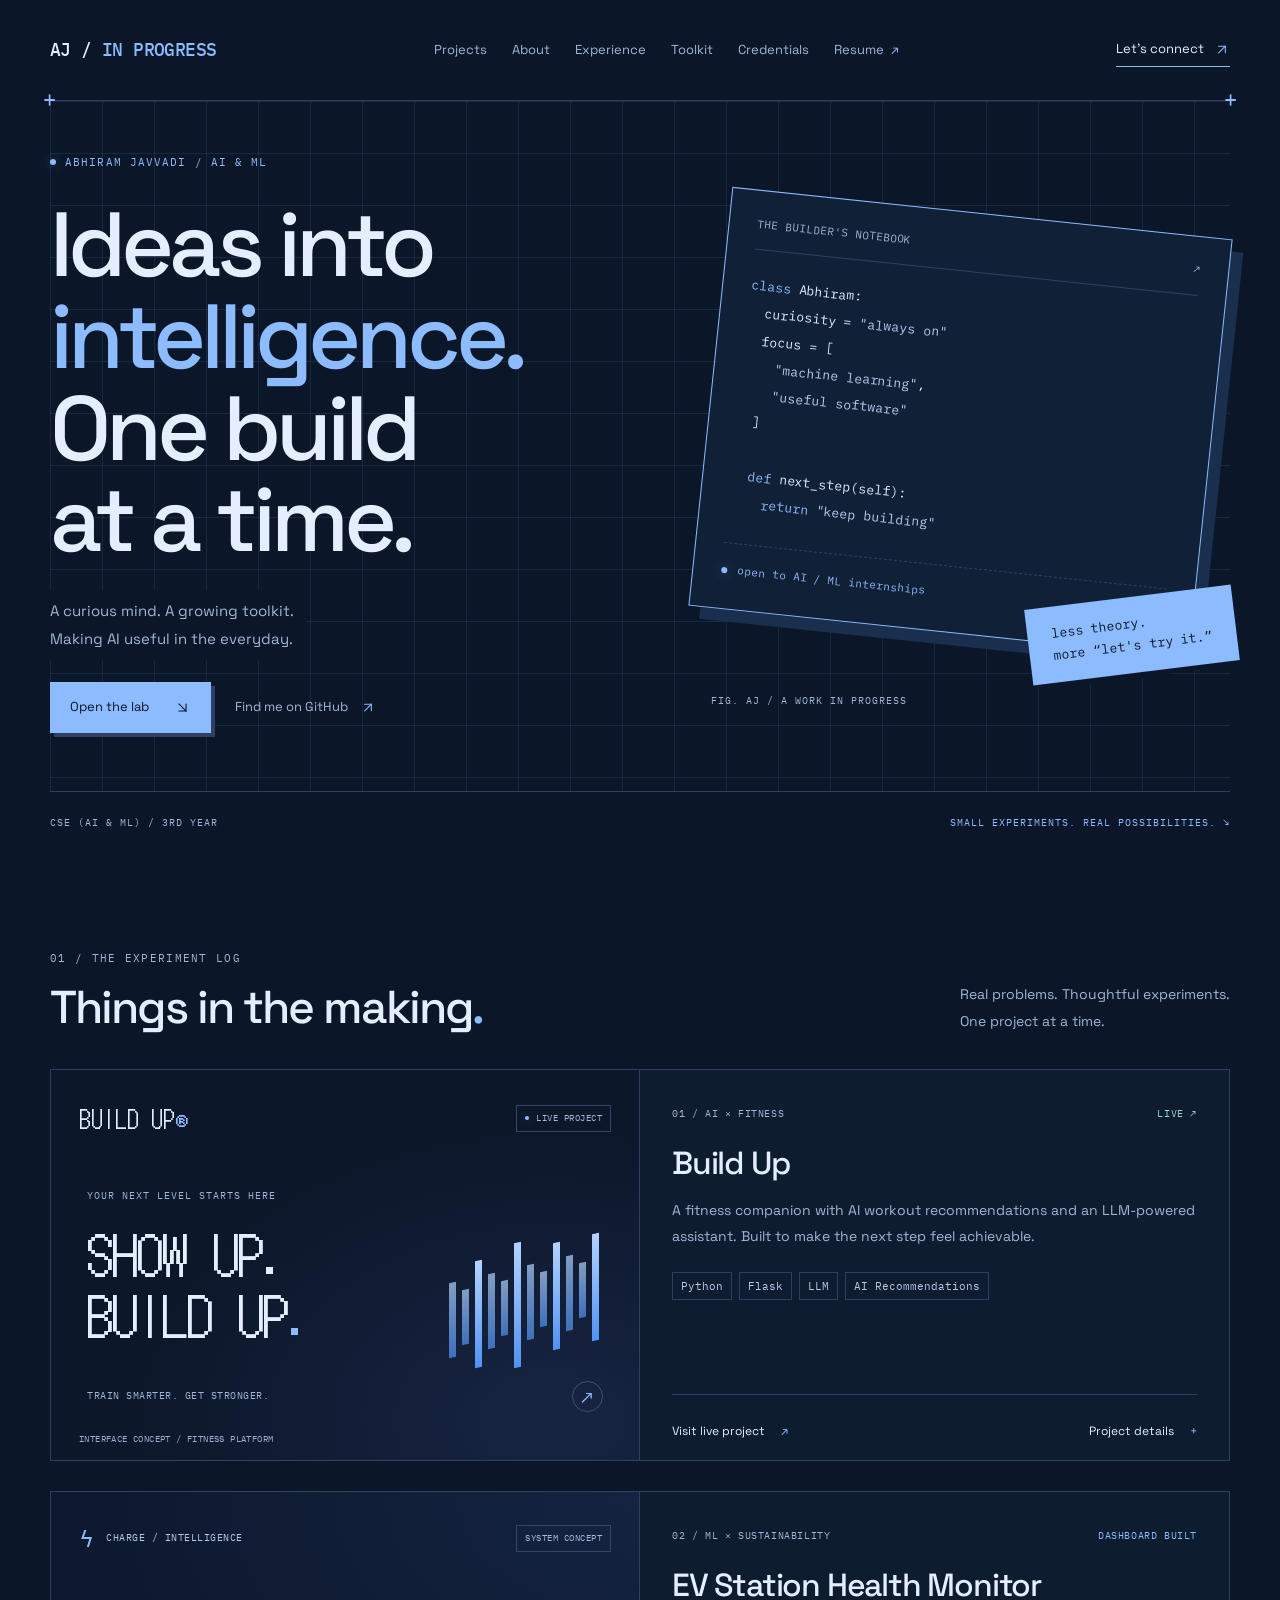
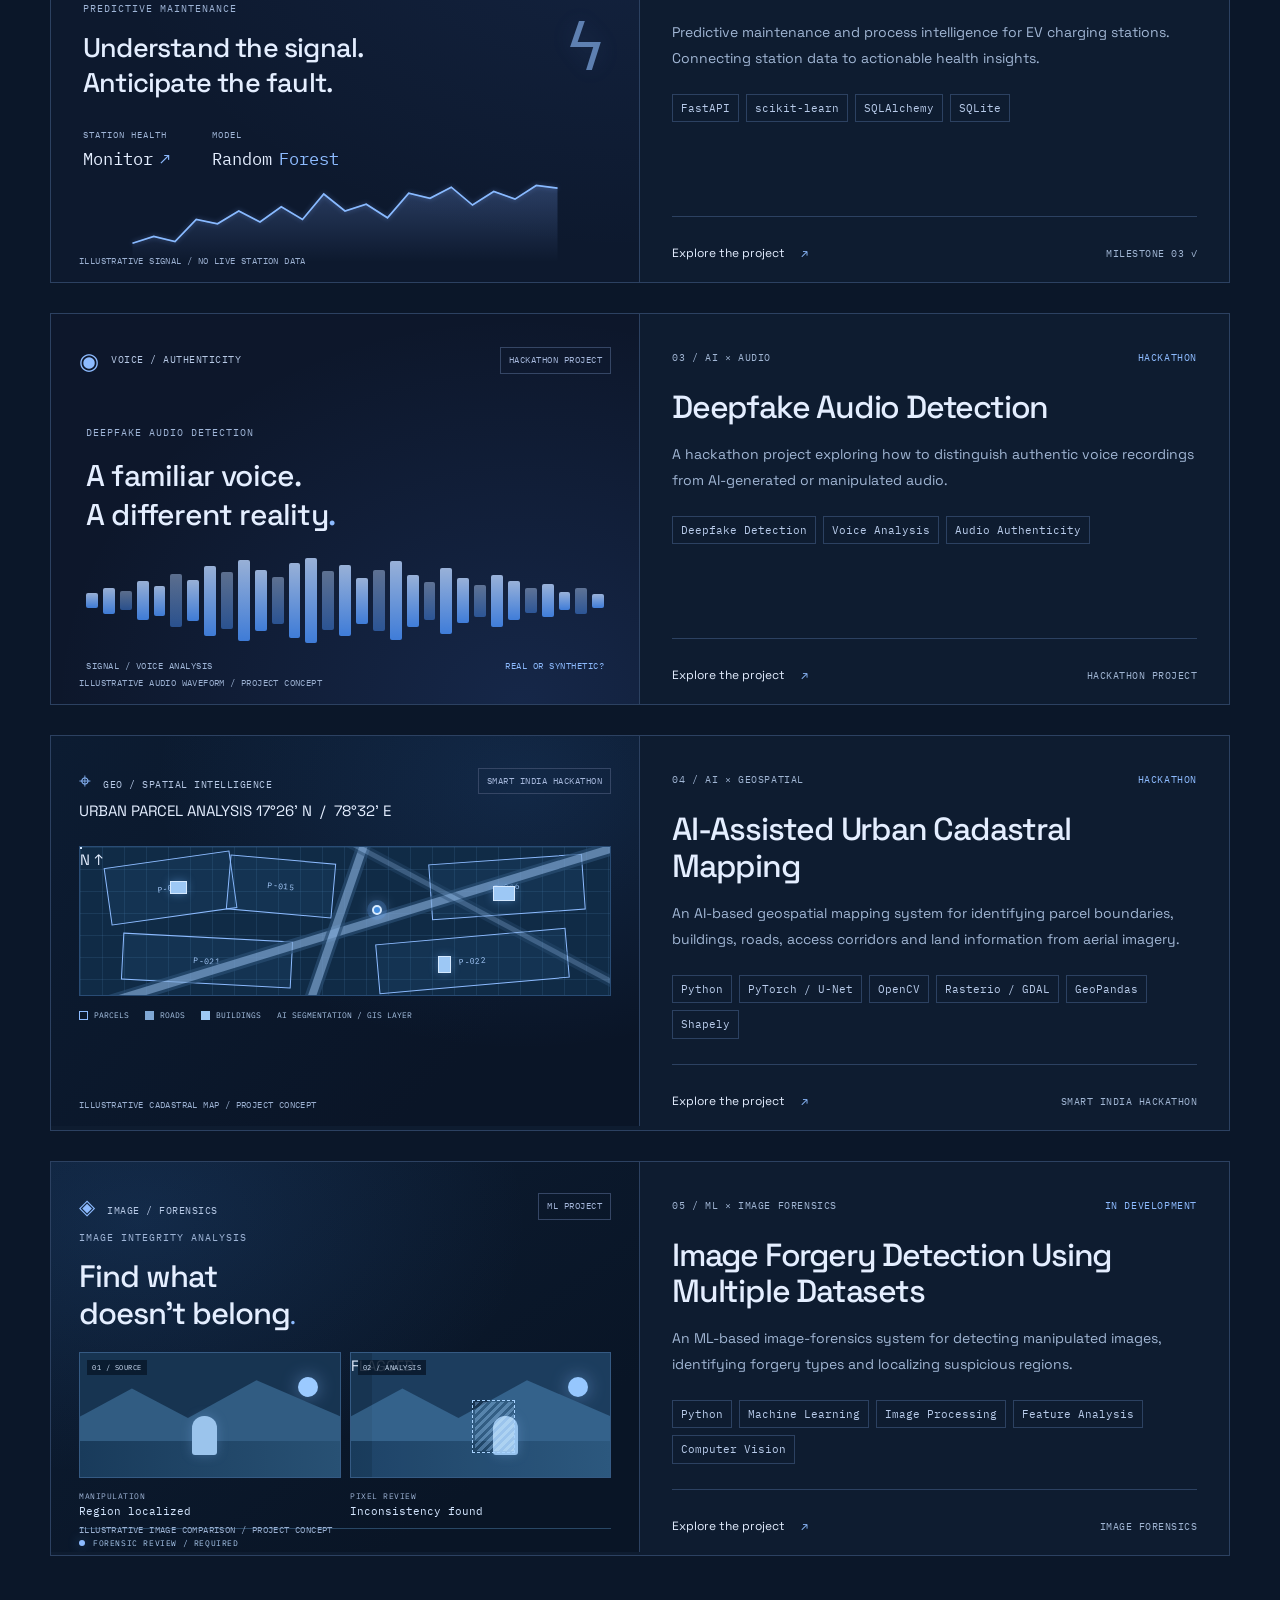
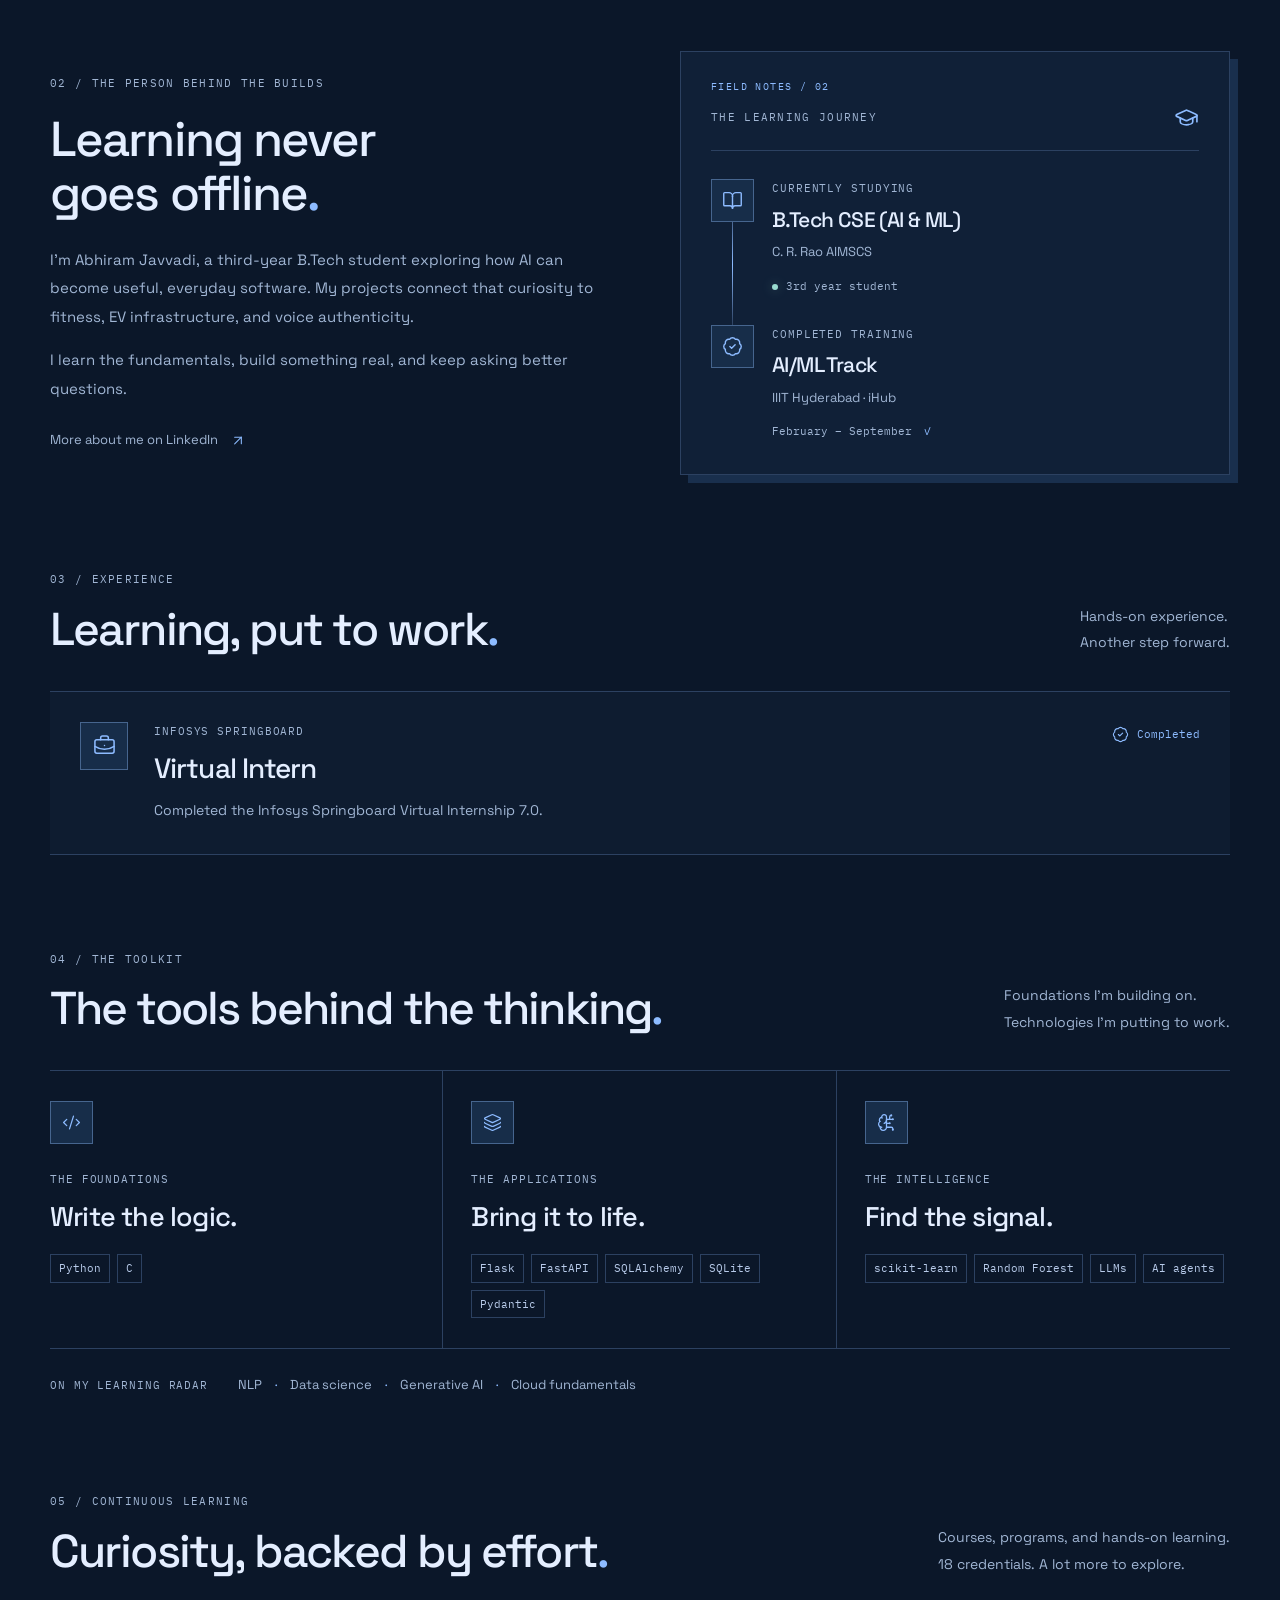
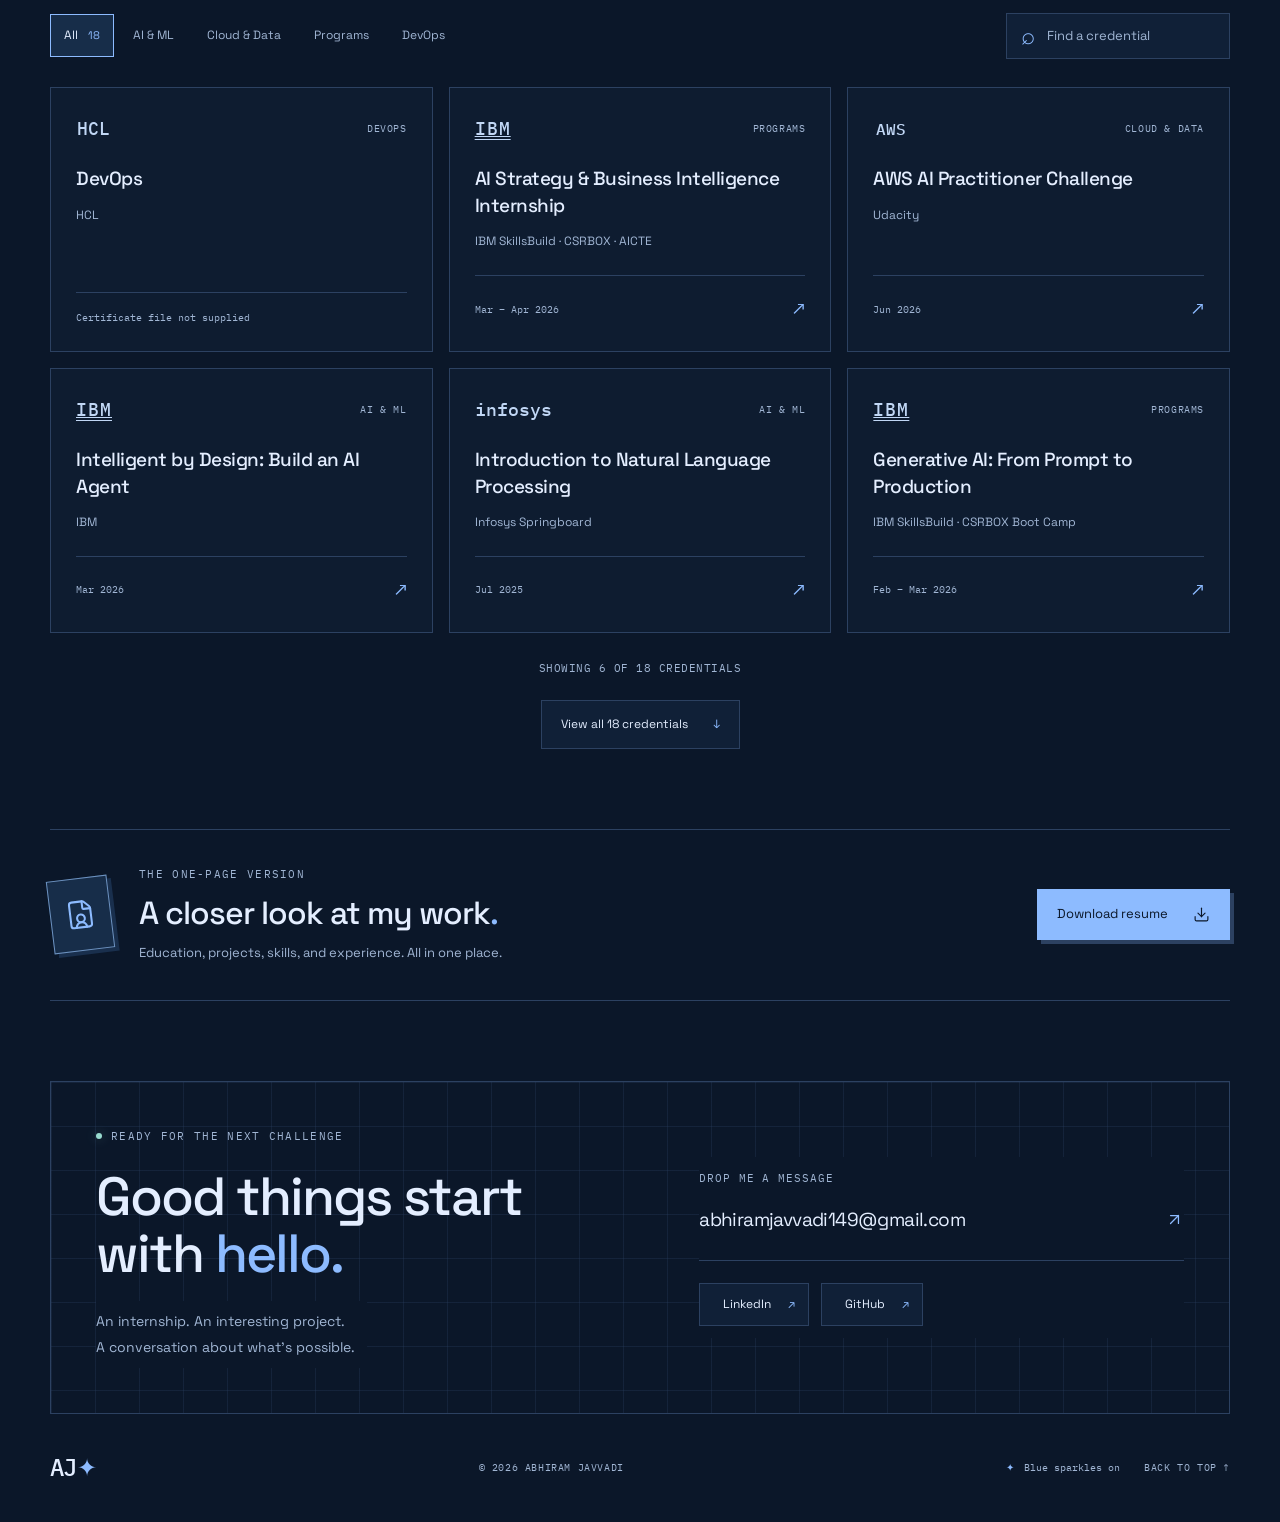
==== index.html @ 7871a62e "Add new project sections for analysis and forensics Added new project cards for Urban Parcel Analysi" ====
<!doctype html>
<html lang="en">
<head>
<meta charset="utf-8">
<meta name="viewport" content="width=device-width,initial-scale=1">
<meta name="theme-color" content="#0b1729">
<meta name="description" content="Abhiram Javvadi — CSE (AI & ML) student and aspiring AI/ML developer.">
<title>Abhiram Javvadi — AI / ML Developer</title>
<link rel="icon" href="favicon.svg?v=blueprint-2">
<link rel="preconnect" href="https://fonts.googleapis.com">
<link rel="preconnect" href="https://fonts.gstatic.com" crossorigin>
<link href="https://fonts.googleapis.com/css2?family=Space+Grotesk:wght@400;500;600;700&family=IBM+Plex+Mono:wght@400;500&family=DotGothic16&display=swap" rel="stylesheet">
<link rel="stylesheet" href="styles.css?v=blueprint-4">
<script src="assets/lucide.min.js" defer></script>
<script src="app.js?v=blueprint-4" defer></script>
</head>
<body>
<a class="skip-link" href="#main">Skip to content</a>

<header class="site-header shell">
<a class="wordmark" href="#home" aria-label="Abhiram home">AJ / <span>IN PROGRESS</span></a>
<nav aria-label="Main navigation">
<a href="#work">Projects</a>
<a href="#about">About</a>
<a href="#experience">Experience</a>
<a href="#skills">Toolkit</a>
<a href="#credentials">Credentials</a>
<a href="resume/Abhiram-Javvadi-Resume.pdf" download="Abhiram-Javvadi-Resume.pdf" class="nav-resume">Resume <span>↗</span></a>
</nav>
<a class="nav-contact" href="#contact">Let's connect <i data-lucide="arrow-up-right" aria-hidden="true"></i></a>
</header>

<main id="main">
<section id="home" class="hero shell" aria-labelledby="hero-title">
<div class="hero-grid">
<div class="hero-copy">
<div class="eyebrow hero-label"><span class="status-dot"></span> ABHIRAM JAVVADI / AI & ML</div>
<h1 id="hero-title">Ideas into<br><span>intelligence.</span><br>One build<br>at a time.</h1>
<p class="hero-description">A curious mind. A growing toolkit.<br>Making AI useful in the everyday.</p>
<div class="hero-actions">
<a class="button primary" href="#work">Open the lab <i data-lucide="arrow-down-right" aria-hidden="true"></i></a>
<a class="text-link" href="https://github.com/abhiram54369" target="_blank" rel="noopener noreferrer">Find me on GitHub <i data-lucide="arrow-up-right" aria-hidden="true"></i></a>
</div>
</div>

<div class="notebook-stage" aria-label="A playful builder's notebook">
<div class="notebook">
<div class="notebook-top"><span>THE BUILDER'S NOTEBOOK</span><span aria-hidden="true">↗</span></div>
<pre class="notebook-code"><code><span class="code-key">class</span> Abhiram:
  curiosity = <span class="code-string">"always on"</span>
  focus = [
    <span class="code-string">"machine learning"</span>,
    <span class="code-string">"useful software"</span>
  ]

  <span class="code-key">def</span> next_step(self):
    <span class="code-key">return</span> <span class="code-string">"keep building"</span></code></pre>
<a href="#contact" class="notebook-status"><span class="status-dot"></span> open to AI / ML internships <span aria-hidden="true">↗</span></a>
</div>
<div class="notebook-sticker">less theory.<br>more “let's try it.”</div>
<span class="notebook-coordinate" aria-hidden="true">FIG. AJ / A WORK IN PROGRESS</span>
</div>
</div>
<div class="hero-foot">
<span>CSE (AI & ML) / 3RD YEAR</span>
<span>SMALL EXPERIMENTS. REAL POSSIBILITIES. <span aria-hidden="true">↘</span></span>
</div>
</section>

<section id="work" class="section shell">
<div class="section-heading">
<div><div class="eyebrow red">01 / THE EXPERIMENT LOG</div><h2>Things in the making<span class="red">.</span></h2></div>
<p>Real problems. Thoughtful experiments.<br>One project at a time.</p>
</div>

<div class="projects">

<!-- PROJECT 01 -->
<article class="project-card">
<div class="project-visual fitness-preview">
<div class="preview-top">
<span class="dot-font">BUILD UP<span class="red">®</span></span>
<span class="preview-pill"><span class="status-dot"></span> LIVE PROJECT</span>
</div>
<div class="fitness-content">
<span class="mini-label">YOUR NEXT LEVEL STARTS HERE</span>
<h3 class="dot-font">SHOW UP.<br>BUILD UP<span class="red">.</span></h3>
<div class="fitness-bars" aria-hidden="true">
<span></span><span></span><span></span><span></span><span></span><span></span>
<span></span><span></span><span></span><span></span><span></span><span></span>
</div>
<div class="fitness-foot"><span>TRAIN SMARTER. GET STRONGER.</span><span class="round-arrow">↗</span></div>
</div>
<span class="visual-caption">INTERFACE CONCEPT / FITNESS PLATFORM</span>
</div>
<div class="project-info">
<div class="project-meta"><span>01 / AI × FITNESS</span><span class="live-badge">LIVE ↗</span></div>
<h3>Build Up</h3>
<p>A fitness companion with AI workout recommendations and an LLM-powered assistant. Built to make the next step feel achievable.</p>
<div class="tags"><span>Python</span><span>Flask</span><span>LLM</span><span>AI Recommendations</span></div>
<div class="project-links">
<a href="https://build-up-studio.lovable.app/dashboard" target="_blank" rel="noopener noreferrer">Visit live project <span>↗</span></a>
<button data-project="fitness">Project details <span>+</span></button>
</div>
</div>
</article>

<!-- PROJECT 02 -->
<article class="project-card">
<div class="project-visual ev-preview">
<div class="preview-top">
<span class="ev-brand"><span class="red">ϟ</span> CHARGE / INTELLIGENCE</span>
<span class="preview-pill">SYSTEM CONCEPT</span>
</div>
<div class="ev-content">
<div class="ev-heading">
<div><span class="mini-label">PREDICTIVE MAINTENANCE</span><h3>Understand the signal.<br>Anticipate the fault.</h3></div>
<span class="ev-bolt">ϟ</span>
</div>
<div class="telemetry">
<div><span>STATION HEALTH</span><strong>Monitor<span class="red">↗</span></strong></div>
<div><span>MODEL</span><strong>Random<span class="red">Forest</span></strong></div>
</div>
<svg class="signal-chart" viewBox="0 0 500 100" role="img" aria-label="Illustrative telemetry signal">
<defs><linearGradient id="chart-fill" x1="0" y1="0" x2="0" y2="1"><stop stop-color="#5b8fff" stop-opacity=".25"/><stop offset="1" stop-color="#5b8fff" stop-opacity="0"/></linearGradient></defs>
<path d="M0 78L25 70L50 76L75 50L100 55L125 40L150 53L175 35L200 50L225 20L250 40L275 32L300 48L325 19L350 25L375 12L400 33L425 17L450 26L475 10L500 13V100H0Z" fill="url(#chart-fill)"/>
<path class="signal-baseline" d="M0 78L25 70L50 76L75 50L100 55L125 40L150 53L175 35L200 50L225 20L250 40L275 32L300 48L325 19L350 25L375 12L400 33L425 17L450 26L475 10L500 13" fill="none" stroke="#334e7c" stroke-width="1.4"/>
<path d="M0 78L25 70L50 76L75 50L100 55L125 40L150 53L175 35L200 50L225 20L250 40L275 32L300 48L325 19L350 25L375 12L400 33L425 17L450 26L475 10L500 13" fill="none" stroke="#5b8fff" stroke-width="2"/>
</svg>
</div>
<span class="visual-caption">ILLUSTRATIVE SIGNAL / NO LIVE STATION DATA</span>
</div>
<div class="project-info">
<div class="project-meta"><span>02 / ML × SUSTAINABILITY</span><span class="progress-badge">DASHBOARD BUILT</span></div>
<h3>EV Station Health Monitor</h3>
<p>Predictive maintenance and process intelligence for EV charging stations. Connecting station data to actionable health insights.</p>
<div class="tags"><span>FastAPI</span><span>scikit-learn</span><span>SQLAlchemy</span><span>SQLite</span></div>
<div class="project-links">
<button data-project="ev">Explore the project <span>↗</span></button>
<span class="milestone">MILESTONE 03 ✓</span>
</div>
</div>
</article>

<!-- PROJECT 03 -->
<article class="project-card audio-card">
<div class="project-visual audio-preview">
<div class="preview-top">
<span class="ev-brand"><span class="red">◉</span> VOICE / AUTHENTICITY</span>
<span class="preview-pill">HACKATHON PROJECT</span>
</div>
<div class="audio-content">
<span class="mini-label">DEEPFAKE AUDIO DETECTION</span>
<h3>A familiar voice.<br>A different reality<span class="red">.</span></h3>
<div class="audio-wave" aria-hidden="true">
<i style="--bar:18%"></i><i style="--bar:30%"></i><i style="--bar:22%"></i><i style="--bar:46%"></i><i style="--bar:35%"></i><i style="--bar:62%"></i><i style="--bar:48%"></i><i style="--bar:83%"></i><i style="--bar:67%"></i><i style="--bar:95%"></i><i style="--bar:72%"></i><i style="--bar:55%"></i><i style="--bar:88%"></i><i style="--bar:100%"></i><i style="--bar:69%"></i><i style="--bar:84%"></i><i style="--bar:54%"></i><i style="--bar:72%"></i><i style="--bar:93%"></i><i style="--bar:61%"></i><i style="--bar:45%"></i><i style="--bar:78%"></i><i style="--bar:53%"></i><i style="--bar:37%"></i><i style="--bar:61%"></i><i style="--bar:46%"></i><i style="--bar:29%"></i><i style="--bar:39%"></i><i style="--bar:21%"></i><i style="--bar:30%"></i><i style="--bar:16%"></i>
</div>
<div class="audio-caption"><span>SIGNAL / VOICE ANALYSIS</span><span class="red">REAL OR SYNTHETIC?</span></div>
</div>
<span class="visual-caption">ILLUSTRATIVE AUDIO WAVEFORM / PROJECT CONCEPT</span>
</div>
<div class="project-info">
<div class="project-meta"><span>03 / AI × AUDIO</span><span class="progress-badge">HACKATHON</span></div>
<h3>Deepfake Audio Detection</h3>
<p>A hackathon project exploring how to distinguish authentic voice recordings from AI-generated or manipulated audio.</p>
<div class="tags"><span>Deepfake Detection</span><span>Voice Analysis</span><span>Audio Authenticity</span></div>
<div class="project-links"><button data-project="audio">Explore the project <span>↗</span></button><span class="milestone">HACKATHON PROJECT</span></div>
</div>
</article>

<!-- PROJECT 04 -->
<article class="project-card mapping-card">
<div class="project-visual mapping-preview">
<div class="preview-top">
<span class="ev-brand"><span class="blue-symbol">⌖</span> GEO / SPATIAL INTELLIGENCE</span>
<span class="preview-pill">SMART INDIA HACKATHON</span>
</div>
<div class="mapping-art">
<div class="mapping-toolbar">
<span class="mapping-title">URBAN PARCEL ANALYSIS</span>
<span class="mapping-coordinates">17°26' N&nbsp; / &nbsp;78°32' E</span>
</div>
<div class="map-canvas" role="img" aria-label="Illustrative GIS map showing parcel boundaries, roads and building footprints">
<div class="map-block block-a"></div>
<div class="map-block block-b"></div>
<div class="map-block block-c"></div>
<div class="map-road road-one"></div>
<div class="map-road road-two"></div>
<div class="map-road road-three"></div>
<div class="map-parcel parcel-one"><span>P-014</span></div>
<div class="map-parcel parcel-two"><span>P-015</span></div>
<div class="map-parcel parcel-three"><span>P-016</span></div>
<div class="map-parcel parcel-four"><span>P-021</span></div>
<div class="map-parcel parcel-five"><span>P-022</span></div>
<div class="map-building building-one"></div>
<div class="map-building building-two"></div>
<div class="map-building building-three"></div>
<div class="map-building building-four"></div>
<div class="map-pin"></div>
<span class="map-scale">N ↑</span>
</div>
<div class="map-legend">
<span><i class="legend-parcel"></i> PARCELS</span>
<span><i class="legend-road"></i> ROADS</span>
<span><i class="legend-building"></i> BUILDINGS</span>
<span class="map-legend-note">AI SEGMENTATION / GIS LAYER</span>
</div>
</div>
<span class="visual-caption">ILLUSTRATIVE CADASTRAL MAP / PROJECT CONCEPT</span>
</div>
<div class="project-info">
<div class="project-meta"><span>04 / AI × GEOSPATIAL</span><span class="progress-badge">HACKATHON</span></div>
<h3>AI-Assisted Urban Cadastral Mapping</h3>
<p>An AI-based geospatial mapping system for identifying parcel boundaries, buildings, roads, access corridors and land information from aerial imagery.</p>
<div class="tags"><span>Python</span><span>PyTorch / U-Net</span><span>OpenCV</span><span>Rasterio / GDAL</span><span>GeoPandas</span><span>Shapely</span></div>
<div class="project-links"><button data-project="mapping">Explore the project <span>↗</span></button><span class="milestone">SMART INDIA HACKATHON</span></div>
</div>
</article>

<!-- PROJECT 05 -->
<article class="project-card forgery-card">
<div class="project-visual forgery-preview">
<div class="preview-top">
<span class="ev-brand"><span class="blue-symbol">◈</span> IMAGE / FORENSICS</span>
<span class="preview-pill">ML PROJECT</span>
</div>
<div class="forgery-art">
<div class="forgery-heading">
<div><span class="mini-label">IMAGE INTEGRITY ANALYSIS</span><h3>Find what<br>doesn't belong<span class="blue-symbol">.</span></h3></div>
<div class="forgery-scan-icon"><span></span><span></span><span></span><span></span></div>
</div>
<div class="forgery-comparison">
<div class="forgery-image original-image">
<span class="image-label">01 / SOURCE</span>
<div class="scene-sun"></div><div class="scene-hill"></div><div class="scene-ground"></div><div class="scene-subject"></div>
</div>
<div class="forgery-image altered-image">
<span class="image-label">02 / ANALYSIS</span>
<div class="scene-sun"></div><div class="scene-hill"></div><div class="scene-ground"></div><div class="scene-subject"></div>
<div class="detection-box"></div><div class="detection-mask"></div>
<span class="tamper-tag">FLAGGED</span>
</div>
</div>
<div class="forgery-analysis">
<div class="analysis-item"><span>MANIPULATION</span><strong>Region localized</strong></div>
<div class="analysis-item"><span>PIXEL REVIEW</span><strong>Inconsistency found</strong></div>
<div class="analysis-status"><span class="status-dot"></span> FORENSIC REVIEW / REQUIRED</div>
</div>
</div>
<span class="visual-caption">ILLUSTRATIVE IMAGE COMPARISON / PROJECT CONCEPT</span>
</div>
<div class="project-info">
<div class="project-meta"><span>05 / ML × IMAGE FORENSICS</span><span class="progress-badge">IN DEVELOPMENT</span></div>
<h3>Image Forgery Detection Using Multiple Datasets</h3>
<p>An ML-based image-forensics system for detecting manipulated images, identifying forgery types and localizing suspicious regions.</p>
<div class="tags"><span>Python</span><span>Machine Learning</span><span>Image Processing</span><span>Feature Analysis</span><span>Computer Vision</span></div>
<div class="project-links"><button data-project="forgery">Explore the project <span>↗</span></button><span class="milestone">IMAGE FORENSICS</span></div>
</div>
</article>

</div>
</section>

<section id="about" class="section shell about-section">
<div class="about-copy">
<div class="eyebrow">02 / THE PERSON BEHIND THE BUILDS</div>
<h2>Learning never<br>goes offline<span>.</span></h2>
<p>I'm Abhiram Javvadi, a third-year B.Tech student exploring how AI can become useful, everyday software. My projects connect that curiosity to fitness, EV infrastructure, and voice authenticity.</p>
<p>I learn the fundamentals, build something real, and keep asking better questions.</p>
<a class="text-link" href="https://www.linkedin.com/in/abhiram-javvadi-a085bb3a4/" target="_blank" rel="noopener noreferrer">More about me on LinkedIn <i data-lucide="arrow-up-right" aria-hidden="true"></i></a>
</div>
<div class="education-panel">
<div class="education-index" aria-hidden="true">FIELD NOTES / 02</div>
<div class="panel-heading"><span class="eyebrow">THE LEARNING JOURNEY</span><i data-lucide="graduation-cap" aria-hidden="true"></i></div>
<article class="education-row">
<div class="education-icon"><i data-lucide="book-open" aria-hidden="true"></i></div>
<div><span class="small-label">CURRENTLY STUDYING</span><h3>B.Tech CSE (AI & ML)</h3><p>C. R. Rao AIMSCS</p><span class="education-state"><span class="status-dot green"></span> 3rd year student</span></div>
</article>
<article class="education-row">
<div class="education-icon"><i data-lucide="badge-check" aria-hidden="true"></i></div>
<div><span class="small-label">COMPLETED TRAINING</span><h3>AI/ML Track</h3><p>IIIT Hyderabad · iHub</p><span class="education-state">February – September <span class="accent">✓</span></span></div>
</article>
</div>
</section>

<section id="experience" class="section shell" aria-labelledby="experience-title">
<div class="section-heading">
<div><div class="eyebrow">03 / EXPERIENCE</div><h2 id="experience-title">Learning, put to work<span>.</span></h2></div>
<p>Hands-on experience.<br>Another step forward.</p>
</div>
<article class="experience-entry reveal">
<div class="experience-icon" aria-hidden="true"><i data-lucide="briefcase-business"></i></div>
<div class="experience-copy"><div class="small-label">INFOSYS SPRINGBOARD</div><h3>Virtual Intern</h3><p>Completed the Infosys Springboard Virtual Internship 7.0.</p></div>
<span class="experience-state"><i data-lucide="badge-check" aria-hidden="true"></i> Completed</span>
</article>
</section>

<section id="skills" class="section shell">
<div class="section-heading">
<div><div class="eyebrow">04 / THE TOOLKIT</div><h2>The tools behind the thinking<span>.</span></h2></div>
<p>Foundations I'm building on.<br>Technologies I'm putting to work.</p>
</div>
<div class="tool-grid">
<article class="tool-card"><span class="tool-icon"><i data-lucide="code-xml" aria-hidden="true"></i></span><span class="small-label">THE FOUNDATIONS</span><h3>Write the logic.</h3><div class="tags"><span>Python</span><span>C</span></div></article>
<article class="tool-card"><span class="tool-icon"><i data-lucide="layers-3" aria-hidden="true"></i></span><span class="small-label">THE APPLICATIONS</span><h3>Bring it to life.</h3><div class="tags"><span>Flask</span><span>FastAPI</span><span>SQLAlchemy</span><span>SQLite</span><span>Pydantic</span></div></article>
<article class="tool-card"><span class="tool-icon"><i data-lucide="brain-circuit" aria-hidden="true"></i></span><span class="small-label">THE INTELLIGENCE</span><h3>Find the signal.</h3><div class="tags"><span>scikit-learn</span><span>Random Forest</span><span>LLMs</span><span>AI agents</span></div></article>
</div>
<div class="learning-radar"><span class="small-label">ON MY LEARNING RADAR</span><p>NLP <span>·</span> Data science <span>·</span> Generative AI <span>·</span> Cloud fundamentals</p></div>
</section>

<section id="credentials" class="section shell">
<div class="section-heading">
<div><div class="eyebrow">05 / CONTINUOUS LEARNING</div><h2>Curiosity, backed by effort<span>.</span></h2></div>
<p>Courses, programs, and hands-on learning.<br>18 credentials. A lot more to explore.</p>
</div>
<div class="credential-controls">
<div class="filter-tabs" role="group" aria-label="Filter credentials">
<button class="active" data-filter="All" aria-pressed="true">All <span>18</span></button>
<button data-filter="AI & ML" aria-pressed="false">AI & ML</button>
<button data-filter="Cloud & Data" aria-pressed="false">Cloud & Data</button>
<button data-filter="Programs" aria-pressed="false">Programs</button>
<button data-filter="DevOps" aria-pressed="false">DevOps</button>
</div>
<label class="search-box"><span aria-hidden="true">⌕</span><input id="certificate-search" type="search" placeholder="Find a credential" aria-label="Search credentials"></label>
</div>
<div id="certificate-grid" class="certificate-grid"></div>
<div id="certificate-status" class="credential-status" aria-live="polite"></div>
<button id="show-more" class="button secondary">Explore all credentials <span>↓</span></button>
</section>

<section id="resume" class="shell resume-section">
<div class="resume-icon"><i data-lucide="file-user" aria-hidden="true"></i></div>
<div><div class="eyebrow">THE ONE-PAGE VERSION</div><h2>A closer look at my work<span>.</span></h2><p>Education, projects, skills, and experience. All in one place.</p></div>
<a class="button primary" href="resume/Abhiram-Javvadi-Resume.pdf" download="Abhiram-Javvadi-Resume.pdf">Download resume <i data-lucide="download" aria-hidden="true"></i></a>
</section>

<section id="contact" class="shell contact-section">
<div class="contact-panel">
<div>
<div class="eyebrow"><span class="status-dot green"></span> READY FOR THE NEXT CHALLENGE</div>
<h2>Good things start<br>with <span>hello.</span></h2>
<p>An internship. An interesting project.<br>A conversation about what's possible.</p>
</div>
<div class="contact-links">
<a class="email-link" href="mailto:abhiramjavvadi149@gmail.com"><span class="small-label">DROP ME A MESSAGE</span><span>abhiramjavvadi149@gmail.com <i data-lucide="arrow-up-right" aria-hidden="true"></i></span></a>
<div class="social-links">
<a href="https://www.linkedin.com/in/abhiram-javvadi-a085bb3a4/" target="_blank" rel="noopener noreferrer"><i data-lucide="linkedin" aria-hidden="true"></i> LinkedIn <span>↗</span></a>
<a href="https://github.com/abhiram54369" target="_blank" rel="noopener noreferrer"><i data-lucide="github" aria-hidden="true"></i> GitHub <span>↗</span></a>
</div>
</div>
</div>
</section>
</main>

<footer class="site-footer shell">
<a class="wordmark" href="#home" aria-label="Back to home">AJ<span>✦</span></a>
<span>© <span id="year">2026</span> ABHIRAM JAVVADI</span>
<div class="footer-actions">
<button id="sparkle-toggle" type="button" aria-pressed="true"><span aria-hidden="true">✦</span> Blue sparkles on</button>
<a href="#home">BACK TO TOP ↑</a>
</div>
</footer>

<dialog id="project-dialog" aria-labelledby="dialog-title">
<button class="dialog-close" aria-label="Close project details">×</button>
<div id="dialog-content"></div>
</dialog>
<div id="sparkle-layer" aria-hidden="true"></div>
</body>
</html>
---- styles.css ----
:root {
  color-scheme: dark;
  --bg: #0b1729;
  --panel: #102037;
  --ink: #e4eeff;
  --muted: #a1b6d4;
  --line: #2c4161;
  --blue: #8dbbff;
  --accent: #8dbbff;
  --red: var(--blue);
  --body: 'Space Grotesk', Arial, sans-serif;
  --mono: 'IBM Plex Mono', monospace;
}

* { box-sizing: border-box; }
html { scroll-behavior: smooth; scroll-padding-top: 26px; }
body { margin: 0; background: var(--bg); color: var(--ink); font: 15px/1.75 var(--body); }
::selection { background: var(--blue); color: var(--bg); }
a { color: inherit; text-decoration: none; }
button, input { font: inherit; }
button { color: inherit; cursor: pointer; }
a, button, input { -webkit-tap-highlight-color: transparent; }
a:focus-visible, button:focus-visible, input:focus-visible { outline: 2px solid var(--blue); outline-offset: 5px; }
button { border: 0; }
svg { width: 19px; height: 19px; flex-shrink: 0; vertical-align: middle; }
h1, h2, h3, p { margin: 0; }
h1, h2, h3 { line-height: 1.15; font-weight: 500; }
h2 { font-size: clamp(32px, 3.6vw, 48px); letter-spacing: -1.9px; }
h2 > span, .accent, .red { color: var(--blue); }
.shell { width: min(1180px, calc(100% - 96px)); margin-inline: auto; }
.eyebrow, .small-label { font: 11px/1.7 var(--mono); letter-spacing: 1.3px; display: flex; align-items: center; gap: 9px; color: var(--muted); }
.small-label { letter-spacing: .9px; }
.status-dot { display: inline-block; width: 6px; height: 6px; background: var(--blue); border-radius: 50%; flex-shrink: 0; box-shadow: 0 0 12px #62a9ff70; }
.status-dot.green { background: #98dacf; box-shadow: 0 0 12px #98dacf50; }

.site-header { min-height: 100px; display: flex; align-items: center; justify-content: space-between; gap: 32px; }
.wordmark { font: 500 18px/1.2 var(--mono); white-space: nowrap; letter-spacing: -.6px; }
.wordmark > span { color: var(--blue); }
.site-header nav { display: flex; gap: 25px; color: var(--muted); font-size: 13px; }
.site-header nav a { transition: color .2s; }
.site-header nav a:hover { color: var(--ink); }
.nav-resume > span { color: var(--blue); margin-left: 4px; }
.nav-contact { display: flex; gap: 10px; align-items: center; font-size: 13px; border-bottom: 1px solid var(--blue); padding-block: 5px; }
.nav-contact svg { width: 16px; color: var(--blue); }

.hero { position: relative; }
.hero-grid {
  display: grid;
  grid-template-columns: 1.15fr 1fr;
  align-items: center;
  gap: 60px;
  padding: 52px 0 58px;
  border-block: 1px solid var(--line);
  background-image: linear-gradient(to right, #2c41616b 1px, transparent 1px), linear-gradient(to bottom, #2c41616b 1px, transparent 1px);
  background-size: 52px 52px;
}
.hero-grid::before, .hero-grid::after { content: '+'; position: absolute; color: var(--blue); font: 22px/1 var(--mono); top: -12px; }
.hero-grid::before { left: -7px; }
.hero-grid::after { right: -7px; }
.hero-copy { position: relative; z-index: 1; }
.hero-label { color: var(--blue); font-size: 11px; letter-spacing: 1.1px; }
.hero h1 { font-size: clamp(62px, 7.2vw, 91px); font-weight: 500; line-height: 1.01; letter-spacing: -5px; margin-top: 27px; }
.hero h1 > span { color: var(--blue); }
.hero-description { display: inline-block; color: var(--muted); font-size: 15px; line-height: 1.85; margin-top: 24px; background: var(--bg); padding: 7px 12px 7px 0; }
.hero-actions { display: flex; gap: 24px; align-items: center; flex-wrap: wrap; margin-top: 22px; }
.button { display: inline-flex; align-items: center; justify-content: center; gap: 25px; min-height: 48px; padding: 13px 19px; font-size: 13px; border: 1px solid transparent; transition: transform .2s, box-shadow .2s, background .2s; }
.button.primary { background: var(--blue); color: var(--bg); border-color: var(--blue); box-shadow: 4px 4px 0 #2c4161; }
.button.primary:hover { transform: translate(-2px,-2px); box-shadow: 7px 7px 0 #2c4161; background: #afd0ff; }
.button svg { width: 17px; height: 17px; }
.text-link { display: inline-flex; gap: 12px; align-items: center; color: var(--muted); font-size: 13px; }
.text-link:hover { color: var(--blue); }
.text-link svg { color: var(--blue); width: 16px; }

.notebook-stage { position: relative; min-width: 0; padding: 30px 18px 70px 0; perspective: 1100px; }
.notebook { position: relative; padding: 26px 28px 29px; background: #102037; border: 1px solid var(--blue); box-shadow: 12px 12px 0 #192f4d; transform: rotate(6deg); animation: notebook-float 7s ease-in-out infinite; animation-play-state: paused; }
.notebook-top { display: flex; justify-content: space-between; gap: 12px; font: 11px var(--mono); color: var(--muted); border-bottom: 1px solid var(--line); padding-bottom: 18px; }
.notebook-code { font: 13px/2.1 var(--mono); margin: 22px 0 26px; color: var(--ink); white-space: pre-wrap; overflow-wrap: anywhere; }
.notebook-code code { font: inherit; }
.code-key { color: var(--blue); }
.code-string { color: #b7cef0; }
.notebook-status { display: flex; align-items: center; gap: 10px; padding-top: 17px; border-top: 1px dashed var(--line); color: var(--blue); font: 11px/1.8 var(--mono); }
.notebook-status > span:last-child { margin-left: auto; }
.notebook-sticker { position: absolute; right: -6px; bottom: 30px; background: var(--blue); color: var(--bg); font: 13px/1.7 var(--mono); padding: 16px 24px; transform: rotate(-7deg); box-shadow: 5px 5px 0 #0b1729; }
.hero.motion-in-view .notebook { animation-play-state: running; }
.notebook-coordinate { position: absolute; left: 2px; bottom: -3px; font: 10px var(--mono); color: var(--muted); letter-spacing: 1px; }
.hero-foot { display: flex; justify-content: space-between; align-items: center; gap: 20px; padding-block: 22px; color: var(--muted); font: 10px/1.8 var(--mono); letter-spacing: 1px; }
.hero-foot > span:last-child { color: var(--blue); }

.section { padding-top: 95px; }
.section-heading { display: flex; justify-content: space-between; align-items: end; gap: 30px; margin-bottom: 35px; }
.section-heading h2 { margin-top: 14px; }
.section-heading > p { color: var(--muted); font-size: 14px; line-height: 1.9; }
.projects { display: grid; gap: 30px; }
.project-card { display: grid; grid-template-columns: 1fr 1fr; border: 1px solid var(--line); background: #0e1c30; min-width: 0; transition: border-color .25s, box-shadow .25s; }
.project-card:hover { border-color: #668bbf; box-shadow: 6px 6px 0 #192f4d; }
.project-info { padding: 35px 32px 0; display: flex; flex-direction: column; }
.project-meta { display: flex; justify-content: space-between; gap: 14px; font: 10px/1.7 var(--mono); letter-spacing: .6px; color: var(--muted); }
.live-badge { color: #98dacf; }
.progress-badge { color: var(--blue); }
.project-info > h3 { font-size: 32px; letter-spacing: -1.2px; margin-top: 23px; }
.project-info > p { color: var(--muted); font-size: 14px; line-height: 1.85; margin-top: 16px; }
.tags { display: flex; flex-wrap: wrap; gap: 7px; margin-top: 22px; }
.tags > span { color: #b8cbea; font: 11px/1.5 var(--mono); border: 1px solid var(--line); padding: 5px 8px; }
.project-links { display: flex; align-items: center; justify-content: space-between; gap: 14px; border-top: 1px solid var(--line); min-height: 66px; margin-top: auto; padding-top: 8px; font-size: 12px; }
.project-info .tags { margin-bottom: 25px; }
.project-links button { background: none; padding: 12px 0; font-size: 12px; text-align: left; }
.project-links a > span, .project-links button > span { color: var(--blue); margin-left: 13px; }
.project-links a:hover, .project-links button:hover { color: var(--blue); }
.milestone { color: var(--muted); font: 10px/1.7 var(--mono); letter-spacing: .5px; text-align: right; }

.project-visual { height: 390px; padding: 28px; position: relative; overflow: hidden; border-right: 1px solid var(--line); }
.preview-top { display: flex; align-items: center; justify-content: space-between; gap: 10px; font-size: 12px; }
.dot-font { font-family: DotGothic16, monospace; }
.preview-top > .dot-font { font-size: 23px; }
.preview-pill { display: inline-flex; align-items: center; gap: 7px; color: #a5b7db; font: 9px/1.6 var(--mono); letter-spacing: .5px; padding: 5px 8px; border: 1px solid #354665; white-space: nowrap; }
.preview-pill .status-dot { width: 4px; height: 4px; }

.fitness-preview { background: radial-gradient(ellipse at 85% 90%,#637cdb22,transparent 60%),#0c172a; }
.fitness-content { padding: 43px 8px 0; }
.mini-label { color: #9fb5d7; font: 10px/1.6 var(--mono); letter-spacing: 1px; }
.fitness-content h3 { font-size: 53px; line-height: 1.15; letter-spacing: -1px; margin-top: 15px; font-weight: 400; }
.fitness-bars { display: flex; gap: 6px; position: absolute; right: 40px; bottom: 94px; height: 125px; align-items: center; transform: skewY(-13deg); }
.fitness-bars > span { width: 7px; height: 44%; background: linear-gradient(#b4d2ff,#4f93f4); opacity: .7; animation: workout-bars 2s ease-in-out infinite; animation-delay: var(--delay,0s); animation-play-state: paused; }
.fitness-bars span:nth-child(3n) { height: 85%; opacity: 1; }
.fitness-bars span:nth-child(3n + 1) { height: 60%; }
.fitness-bars span:nth-child(6) { height: 100%; }
.fitness-foot { display: flex; justify-content: space-between; align-items: center; margin-top: 36px; font: 10px/1.6 var(--mono); letter-spacing: .5px; color: #9fb5d7; }
.round-arrow { display: grid; place-items: center; width: 31px; height: 31px; border: 1px solid #3b5078; border-radius: 50%; font-size: 20px; color: var(--blue); }
.visual-caption { position: absolute; bottom: 14px; left: 28px; right: 20px; color: #9bb0d1; font: 9px/1.7 var(--mono); letter-spacing: .4px; }

.ev-preview { background: radial-gradient(ellipse at 100% 0%,#4d7bdd1b,transparent 65%),#0d192e; }
.ev-brand { color: #b7c9e6; font: 10px/1.6 var(--mono); letter-spacing: .5px; }
.ev-brand > .red { font-size: 23px; vertical-align: middle; margin-right: 5px; }
.ev-content { padding: 37px 4px 0; position: relative; }
.ev-heading { display: flex; justify-content: space-between; align-items: center; gap: 14px; }
.ev-heading h3 { font: 500 27px/1.3 var(--body); letter-spacing: -.8px; margin-top: 10px; }
.ev-bolt { font-size: 65px; color: #91bfff99; line-height: 1; text-shadow: 0 0 25px #7e9fff22; }
.telemetry { display: flex; gap: 42px; margin-top: 28px; }
.telemetry > div { display: grid; gap: 6px; }
.telemetry > div > span { color: #9fb5d7; font: 9px/1.5 var(--mono); letter-spacing: 1px; }
.telemetry strong { font: 17px var(--mono); }
.telemetry strong > span { margin-left: 7px; }
.signal-chart { width: 100%; height: 85px; margin-top: 7px; }
.signal-chart .signal-baseline { stroke: #334e7c; opacity: .8; }
.signal-chart path[stroke]:not(.signal-baseline) { stroke: #89baff; stroke-dasharray: 850; stroke-dashoffset: 0; animation: signal-draw 5s ease infinite; animation-play-state: paused; filter: drop-shadow(0 0 3px #80aaff66); }
.signal-chart stop { stop-color: #80aaff; }

.audio-preview { background: radial-gradient(ellipse at 80% 100%,#4076d92b,transparent 70%),#0d172b; }
.audio-content { padding: 39px 7px 0; }
.audio-content h3 { font: 500 30px/1.3 var(--body); letter-spacing: -.8px; margin-top: 12px; }
.audio-wave { display: flex; gap: 5px; align-items: center; height: 85px; margin-top: 24px; }
.audio-wave > i { flex: 1; height: var(--bar); display: block; border-radius: 2px; background: linear-gradient(#bad5ff,#4a93ff); opacity: .8; animation: audio-wave 1.5s ease-in-out infinite; animation-delay: var(--delay,0s); animation-play-state: paused; }
.audio-wave > i:nth-child(3n) { opacity: .45; }
.audio-caption { display: flex; justify-content: space-between; gap: 10px; margin-top: 16px; color: #9fb5d7; font: 9px/1.6 var(--mono); letter-spacing: .5px; }
.project-card.in-view .fitness-bars > span,
.project-card.in-view .audio-wave > i,
.project-card.in-view .signal-chart path[stroke]:not(.signal-baseline) { animation-play-state: running; }
body.motion-paused *, body.motion-paused *::before, body.motion-paused *::after { animation-play-state: paused !important; }

/* PROJECT 04 — CADASTRAL MAPPING */
.mapping-preview {
  background:
    radial-gradient(ellipse at 80% 12%, #397fd52b, transparent 55%),
    linear-gradient(135deg, #0c1c32, #0a1527 75%);
}
.blue-symbol { color: #8dbbff; font-size: 21px; margin-right: 5px; }
.mapping-screen { padding-top: 28px; }
.mapping-heading { display: flex; align-items: center; justify-content: space-between; gap: 15px; }
.mapping-heading h3 {
  font-size: 31px;
  line-height: 1.18;
  letter-spacing: -1px;
  margin-top: 10px;
}
.map-crosshair {
  display: grid;
  place-items: center;
  width: 45px;
  height: 45px;
  border: 1px solid #527eb4;
  color: #8dbbff;
  font: 27px var(--mono);
  box-shadow: 0 0 25px #397fd522;
}
.map-canvas {
  height: 150px;
  position: relative;
  overflow: hidden;
  margin-top: 22px;
  border: 1px solid #294c75;
  background-color: #102b46;
  background-image:
    linear-gradient(#5283b52b 1px, transparent 1px),
    linear-gradient(90deg, #5283b52b 1px, transparent 1px);
  background-size: 22px 22px;
}
.map-road {
  position: absolute;
  z-index: 2;
  background: #7fa7d4;
  opacity: .7;
  box-shadow: 0 0 0 3px #294d72;
}
.road-one { width: 120%; height: 8px; left: -10%; top: 53%; transform: rotate(-17deg); }
.road-two { width: 8px; height: 140%; left: 48%; top: -20%; transform: rotate(19deg); }
.road-three { width: 80%; height: 5px; left: 25%; top: 22%; transform: rotate(28deg); opacity: .4; }
.map-parcel {
  position: absolute;
  z-index: 1;
  display: grid;
  place-items: center;
  border: 1px solid #8dbbff;
  background: #3678b51c;
  color: #a9ceff;
  font: 8px var(--mono);
  letter-spacing: .4px;
}
.parcel-one { left: 5%; top: 8%; width: 24%; height: 39%; transform: rotate(-8deg); }
.parcel-two { left: 28%; top: 8%; width: 20%; height: 37%; transform: rotate(5deg); }
.parcel-three { right: 5%; top: 8%; width: 29%; height: 38%; transform: rotate(-4deg); }
.parcel-four { left: 8%; bottom: 7%; width: 32%; height: 32%; transform: rotate(3deg); }
.parcel-five { right: 8%; bottom: 6%; width: 36%; height: 34%; transform: rotate(-5deg); }
.map-building {
  position: absolute;
  z-index: 3;
  background: #9dc8f5;
  border: 1px solid #d5e9ff;
  box-shadow: 0 0 10px #75b5ff66;
}
.building-one { width: 17px; height: 13px; left: 17%; top: 23%; }
.building-two { width: 22px; height: 15px; right: 18%; top: 26%; }
.building-three { width: 13px; height: 17px; right: 30%; bottom: 15%; }
.map-pin {
  position: absolute;
  z-index: 4;
  left: 55%;
  top: 39%;
  width: 10px;
  height: 10px;
  border: 2px solid #d9ecff;
  border-radius: 50%;
  background: #438de0;
  box-shadow: 0 0 0 5px #68aaff35, 0 0 15px #8dbbff;
}
.map-coordinate {
  position: absolute;
  z-index: 4;
  color: #b5d4f6;
  font: 8px var(--mono);
  background: #0b1b30d9;
  padding: 3px 5px;
}
.coordinate-one { left: 7px; top: 6px; }
.coordinate-two { right: 7px; bottom: 6px; }
.map-legend {
  display: flex;
  flex-wrap: wrap;
  gap: 10px 16px;
  margin-top: 13px;
  color: #a9c4e5;
  font: 8px/1.6 var(--mono);
}
.map-legend span { display: flex; align-items: center; gap: 6px; }
.map-legend i { display: inline-block; width: 9px; height: 9px; }
.legend-parcel { border: 1px solid #8dbbff; }
.legend-road { background: #7fa7d4; }
.legend-building { background: #9dc8f5; }

/* PROJECT 05 — IMAGE FORENSICS */
.forgery-preview {
  background:
    radial-gradient(ellipse at 15% 15%, #397fd526, transparent 55%),
    linear-gradient(145deg, #0d1d33, #091526 78%);
}
.forgery-screen { padding-top: 25px; }
.forgery-heading h3 {
  font-size: 31px;
  line-height: 1.18;
  letter-spacing: -1px;
  margin-top: 9px;
}
.forgery-comparison {
  display: grid;
  grid-template-columns: 1fr 1fr;
  gap: 9px;
  margin-top: 20px;
}
.forgery-image {
  position: relative;
  height: 126px;
  overflow: hidden;
  border: 1px solid #355a83;
  background: #173451;
}
.image-label {
  position: absolute;
  z-index: 6;
  top: 7px;
  left: 7px;
  padding: 3px 5px;
  color: #d6e8ff;
  background: #09182bd9;
  font: 7px var(--mono);
  letter-spacing: .5px;
}
.scene-sun {
  position: absolute;
  top: 24px;
  right: 22px;
  width: 20px;
  height: 20px;
  border-radius: 50%;
  background: #9bcaff;
  box-shadow: 0 0 18px #8dbbff77;
}
.scene-hill {
  position: absolute;
  left: -10%;
  bottom: 32px;
  width: 120%;
  height: 70px;
  background: #315c82;
  clip-path: polygon(0 80%, 25% 20%, 43% 62%, 65% 8%, 100% 75%, 100% 100%, 0 100%);
}
.scene-ground {
  position: absolute;
  left: 0;
  right: 0;
  bottom: 0;
  height: 36px;
  background: linear-gradient(90deg, #193b5b, #285174);
}
.scene-subject {
  position: absolute;
  z-index: 3;
  width: 25px;
  height: 39px;
  left: 43%;
  bottom: 22px;
  border-radius: 12px 12px 3px 3px;
  background: #9bc4ec;
  box-shadow: 0 0 12px #8dbbff44;
}
.altered-image .scene-subject { left: 55%; }
.detection-box {
  position: absolute;
  z-index: 5;
  left: 47%;
  top: 47px;
  width: 43px;
  height: 53px;
  border: 1px dashed #a8d3ff;
  box-shadow: 0 0 0 100px #5ca4f014;
}
.detection-mask {
  position: absolute;
  z-index: 4;
  left: 48%;
  top: 49px;
  width: 39px;
  height: 49px;
  background: repeating-linear-gradient(135deg, #8dbbff55 0 3px, transparent 3px 6px);
  mix-blend-mode: screen;
}
.forgery-analysis {
  display: grid;
  grid-template-columns: 1fr 1fr;
  gap: 10px;
  align-items: center;
  margin-top: 13px;
}
.analysis-item { display: grid; gap: 3px; }
.analysis-item span {
  color: #9fb5d7;
  font: 8px var(--mono);
  letter-spacing: .5px;
}
.analysis-item strong {
  color: #d4e6ff;
  font: 11px var(--mono);
}
.analysis-status {
  grid-column: 1 / -1;
  display: flex;
  align-items: center;
  gap: 8px;
  border-top: 1px solid #294765;
  padding-top: 9px;
  color: #a9c9ee;
  font: 8px var(--mono);
  letter-spacing: .6px;
}

/* About and education */
.about-section { display: grid; grid-template-columns: 1fr 1fr; gap: 80px; align-items: center; }
.about-copy h2 { font-size: 49px; line-height: 1.1; margin-top: 21px; }
.about-copy > p { color: var(--muted); font-size: 15px; line-height: 1.9; margin-top: 25px; }
.about-copy > p + p { margin-top: 15px; }
.about-copy > .text-link { margin-top: 26px; }
.education-panel { position: relative; padding: 28px 30px 32px; border: 1px solid var(--line); background: #102037; box-shadow: 8px 8px 0 #192f4d; }
.education-index { color: var(--blue); font: 10px var(--mono); letter-spacing: 1.4px; padding-bottom: 12px; }
.panel-heading { display: flex; justify-content: space-between; align-items: center; border-bottom: 1px solid var(--line); padding-bottom: 20px; gap: 15px; }
.panel-heading > svg { color: var(--blue); width: 25px; height: 25px; }
.education-row { position: relative; display: flex; align-items: start; gap: 18px; padding-top: 28px; }
.education-row::before { content: ''; position: absolute; left: 21px; top: 53px; bottom: -28px; width: 1px; background: var(--line); }
.education-row::after { content: ''; position: absolute; left: 21px; top: 53px; bottom: -28px; width: 1px; background: linear-gradient(transparent,var(--blue),transparent); transform: scaleY(0); transform-origin: top; transition: transform 1.2s .25s ease; }
.education-panel.is-visible .education-row::after { transform: scaleY(1); }
.education-row:last-child::before, .education-row:last-child::after { display: none; }
.education-icon, .tool-icon { width: 43px; height: 43px; flex-shrink: 0; display: grid; place-items: center; color: var(--blue); background: #172d49; border: 1px solid #46658e; position: relative; z-index: 1; }
.education-icon svg { width: 21px; height: 21px; }
.education-row h3 { font-size: 21px; line-height: 1.4; margin-top: 7px; letter-spacing: -.6px; }
.education-row p { color: var(--muted); font-size: 13px; margin-top: 7px; }
.education-state { display: flex; align-items: center; gap: 8px; color: var(--muted); font: 11px/1.8 var(--mono); margin-top: 13px; flex-wrap: wrap; }
.education-state .accent { margin-left: 4px; }
.education-panel.motion-in-view .education-icon { animation: education-glow 4s ease-in-out infinite; }
.education-panel.motion-in-view .education-row:last-child .education-icon { animation-delay: 1s; }

.tool-grid { display: grid; grid-template-columns: repeat(3,1fr); gap: 0; border-block: 1px solid var(--line); }
.tool-card { padding: 30px 28px; display: flex; flex-direction: column; border-right: 1px solid var(--line); }
.tool-card:first-child { padding-left: 0; }
.tool-card:last-child { border-right: 0; padding-right: 0; }
.tool-icon { margin-bottom: 26px; transition: transform .3s, background .3s; }
.tool-card:hover .tool-icon { transform: rotate(-7deg); background: #24446e; }
.tool-card h3 { font-size: 27px; margin-top: 12px; letter-spacing: -.8px; }
.tool-card .tags { margin-top: 22px; }
.learning-radar { display: flex; gap: 30px; align-items: center; padding-top: 25px; }
.learning-radar p { color: var(--muted); font-size: 13px; }
.learning-radar p > span { color: var(--blue); margin-inline: 10px; }

/* Credentials */
.credential-controls { display: flex; gap: 22px; align-items: center; justify-content: space-between; margin-bottom: 28px; }
.filter-tabs { display: flex; gap: 5px; flex-wrap: wrap; }
.filter-tabs button { padding: 10px 13px; background: transparent; color: var(--muted); border: 1px solid transparent; font-size: 12px; transition: color .2s,background .2s; }
.filter-tabs button.active { border-color: var(--blue); background: #172d49; color: var(--ink); }
.filter-tabs button:hover { color: var(--ink); }
.filter-tabs button > span { color: var(--blue); margin-left: 7px; font-size: 11px; }
.search-box { display: flex; gap: 10px; align-items: center; padding: 10px 14px; background: #102037; border: 1px solid var(--line); }
.search-box > span { color: var(--blue); font-size: 24px; line-height: 1; }
.search-box input { background: none; color: var(--ink); border: 0; width: 170px; min-width: 0; font-size: 13px; }
.search-box input::placeholder { color: var(--muted); }
.certificate-grid { display: grid; grid-template-columns: repeat(3,1fr); gap: 16px; }
.certificate-card { min-width: 0; display: flex; flex-direction: column; min-height: 255px; padding: 25px; border: 1px solid var(--line); background: #0e1c30; transition: transform .25s,border-color .25s,box-shadow .25s; }
.certificate-card[href]:hover { transform: translate(-3px,-3px); border-color: var(--blue); box-shadow: 5px 5px 0 #192f4d; }
.certificate-brand { display: flex; gap: 14px; align-items: center; justify-content: space-between; }
.issuer-icon { min-width: 35px; height: 31px; display: flex; align-items: center; justify-content: center; font: 500 18px var(--mono); color: #c1d7f5; }
.issuer-icon.ibm { letter-spacing: 1px; text-decoration: underline double; }
.issuer-icon.ms { display: grid; grid-template-columns: 9px 9px; grid-template-rows: 9px 9px; gap: 2px; justify-content: start; align-content: center; }
.issuer-icon.ms i { background: #b0c7e6; }
.issuer-icon.aws { font-size: 16px; }
.certificate-brand > span { color: var(--muted); font: 10px/1.6 var(--mono); letter-spacing: .6px; text-align: right; }
.certificate-card h3 { font-size: 19px; line-height: 1.4; letter-spacing: -.5px; margin-top: 22px; }
.certificate-card > p { color: var(--muted); font-size: 12px; line-height: 1.8; margin: 12px 0 22px; }
.certificate-bottom { display: flex; align-items: center; justify-content: space-between; gap: 10px; margin-top: auto; padding-top: 16px; border-top: 1px solid var(--line); color: var(--muted); font: 10px/1.7 var(--mono); }
.certificate-bottom > span:last-child:not(:first-child) { color: var(--blue); font-size: 20px; }
.credential-status { font: 11px/1.8 var(--mono); color: var(--muted); text-align: center; letter-spacing: .5px; margin-top: 26px; }
.button.secondary { display: flex; width: fit-content; margin: 21px auto 0; border: 1px solid var(--line); color: var(--ink); background: #102037; font-size: 12px; }
.button.secondary:hover { border-color: var(--blue); }
.button.secondary > span { color: var(--blue); }

.resume-section { display: flex; align-items: center; gap: 28px; border-block: 1px solid var(--line); padding-block: 35px; margin-top: 80px; }
.resume-icon { display: grid; place-items: center; width: 61px; height: 73px; flex-shrink: 0; background: #172d49; border: 1px solid #6c91bf; color: var(--blue); transform: rotate(-7deg); box-shadow: 4px 4px 0 #192f4d; }
.resume-icon > svg { width: 31px; height: 31px; }
.resume-section h2 { font-size: 32px; letter-spacing: -1px; margin-top: 12px; }
.resume-section p { color: var(--muted); font-size: 13px; margin-top: 10px; }
.resume-section > .button { margin-left: auto; flex-shrink: 0; }

.contact-section { padding-top: 80px; }
.contact-panel { display: grid; grid-template-columns: 1.1fr 1fr; align-items: center; gap: 70px; padding: 45px; border: 1px solid var(--line); background-image: linear-gradient(to right,#2c416150 1px,transparent 1px),linear-gradient(to bottom,#2c416150 1px,transparent 1px); background-size: 44px 44px; }
.contact-panel h2 { font-size: clamp(38px,4.2vw,56px); line-height: 1.07; margin-top: 22px; letter-spacing: -2px; }
.contact-panel p { display: inline-block; background: var(--bg); padding: 7px 12px 7px 0; color: var(--muted); font-size: 14px; line-height: 1.9; margin-top: 18px; }
.contact-links { background: var(--bg); padding-block: 12px; min-width: 0; }
.email-link { display: block; padding-bottom: 24px; border-bottom: 1px solid var(--line); }
.email-link > span:last-child { display: flex; align-items: center; gap: 13px; justify-content: space-between; font-size: 19px; letter-spacing: -.6px; margin-top: 15px; overflow-wrap: anywhere; }
.email-link svg { color: var(--blue); }
.email-link:hover > span:last-child { color: var(--blue); }
.social-links { display: flex; flex-wrap: wrap; gap: 12px; margin-top: 22px; }
.social-links a { display: flex; align-items: center; gap: 10px; padding: 10px 13px; border: 1px solid var(--line); background: #102037; font-size: 12px; }
.social-links a:hover { border-color: var(--blue); }
.social-links svg { width: 15px; height: 15px; color: var(--blue); }
.social-links a > span { color: var(--blue); margin-left: 7px; }

.site-footer { display: flex; align-items: center; justify-content: space-between; gap: 20px; padding-block: 35px; }
.site-footer > .wordmark { font-size: 24px; }
.site-footer > span, .footer-actions { color: var(--muted); font: 10px/1.8 var(--mono); letter-spacing: .6px; }
.footer-actions { display: flex; align-items: center; gap: 24px; flex-wrap: wrap; }
#sparkle-toggle { background: transparent; padding: 10px 0; font: inherit; }
#sparkle-toggle > span { color: var(--blue); margin-right: 4px; }
.footer-actions a:hover { color: var(--blue); }

#sparkle-layer { position: fixed; inset: 0; pointer-events: none; overflow: hidden; z-index: 100; }
.cursor-star { position: absolute; color: #78b7ff; font-family: Arial,sans-serif; line-height: 1; text-shadow: 0 0 7px #69aeff,0 0 18px #3592ff; pointer-events: none; will-change: transform,opacity; }
.sparkle-halo { position: absolute; width: 18px; height: 18px; border: 1px solid #8cc6ff; border-radius: 50%; box-shadow: 0 0 20px #3698ff66; pointer-events: none; }

dialog { position: fixed; width: min(650px,calc(100% - 32px)); max-height: 85dvh; overflow: auto; border: 1px solid #739bd0; padding: 43px; background: #102037; color: var(--ink); box-shadow: 12px 12px 0 #050f2077; }
dialog::backdrop { background: #030a15d9; backdrop-filter: blur(8px); }
.dialog-close { position: absolute; right: 12px; top: 7px; font-size: 32px; background: none; color: var(--muted); width: 44px; height: 44px; padding: 0; }
.dialog-close:hover { color: var(--blue); }
dialog h2 { font-size: 33px; margin: 20px 0; letter-spacing: -1px; }
dialog h3 { font-size: 18px; margin: 27px 0 12px; }
dialog p { font-size: 14px; line-height: 1.9; color: var(--muted); }
dialog .button { margin-top: 25px; }
.milestone-row { padding: 0 0 23px 19px; border-left: 1px solid var(--line); font-size: 13px; color: var(--muted); }
.milestone-row strong { display: block; font-weight: 500; color: var(--ink); margin-bottom: 6px; }
.milestone-row.current { border-color: var(--blue); }
.milestone-row.current strong { color: var(--blue); }
.skip-link { position: fixed; top: -100px; left: 15px; z-index: 101; padding: 10px 20px; background: var(--blue); color: var(--bg); }
.skip-link:focus { top: 15px; }
[hidden] { display: none !important; }

@media(prefers-reduced-motion:no-preference) {
  .reveal.is-visible { animation: reveal-up .7s both; }
  .hero-copy { animation: reveal-up .8s both; }
  .notebook-stage { animation: reveal-up 1s .12s both; }
}
@keyframes reveal-up { from { opacity: 0; transform: translateY(18px); } to { opacity: 1; transform: translateY(0); } }
@keyframes notebook-float { 0%,100% { transform: rotate(6deg) translateY(0); } 50% { transform: rotate(4deg) translateY(-9px); } }
@keyframes education-glow { 0%,100% { border-color: #46658e; box-shadow: 0 0 0 #80aaff00; } 50% { border-color: var(--blue); box-shadow: 0 0 17px #80aaff21; } }
@keyframes workout-bars { 0%,100% { transform: scaleY(.65); } 50% { transform: scaleY(1); } }
@keyframes audio-wave { 0%,100% { transform: scaleY(.45); } 40% { transform: scaleY(1); } 70% { transform: scaleY(.7); } }
@keyframes signal-draw { 0% { stroke-dashoffset: 850; } 35%,85% { stroke-dashoffset: 0; } 100% { stroke-dashoffset: 850; } }

@media(max-width:1100px) {
  .shell { width: calc(100% - 64px); }
  .site-header { gap: 24px; }
  .site-header nav { gap: 19px; font-size: 12px; }
  .hero-grid { gap: 40px; }
  .hero h1 { font-size: clamp(62px,7.4vw,80px); letter-spacing: -4.2px; }
  .hero-actions { gap: 15px; }
  .notebook { padding: 22px; }
  .notebook-code { font-size: 12px; }
  .notebook-top, .notebook-status { font-size: 10px; }
  .notebook-sticker { right: -2px; font-size: 12px; padding: 13px 20px; }
  .project-visual { padding: 25px; height: 405px; }
  .preview-pill { font-size: 8px; }
  .ev-brand { font-size: 9px; }
  .fitness-content { padding-top: 46px; }
  .fitness-content h3 { font-size: 45px; }
  .fitness-bars { gap: 5px; right: 28px; bottom: 111px; }
  .fitness-bars > span { width: 5px; }
  .fitness-foot { font-size: 9px; }
  .ev-heading h3 { font-size: 24px; }
  .ev-bolt { font-size: 50px; }
  .audio-content h3 { font-size: 27px; }
  .project-info { padding: 30px 25px 0; }
  .project-info > h3 { font-size: 29px; }
  .project-meta { font-size: 9px; }
  .project-info > p { font-size: 13px; }
  .project-info .tags { margin-block: 19px; }
  .tags > span { font-size: 10px; }
  .about-section { gap: 45px; }
  .about-copy h2 { font-size: 43px; }
  .education-panel { padding: 25px; }
  .education-row { gap: 15px; }
  .education-row h3 { font-size: 19px; }
  .credential-controls { gap: 15px; }
  .filter-tabs button { padding-inline: 11px; font-size: 11px; }
  .search-box input { width: 140px; }
  .contact-panel { gap: 40px; padding: 35px; }
  .email-link > span:last-child { font-size: 17px; }
  .mapping-heading h3, .forgery-heading h3 { font-size: 27px; }
  .map-legend { gap: 7px 10px; font-size: 7px; }
}

@media(max-width:850px) {
  .site-header { flex-wrap: wrap; padding: 24px 0; gap: 21px; }
  .site-header nav { order: 3; flex-basis: 100%; justify-content: space-between; }
  .nav-contact { margin-left: auto; }
  .hero-grid { gap: 30px; padding-block: 44px; grid-template-columns: 1.1fr 1fr; }
  .hero h1 { font-size: 60px; letter-spacing: -3.8px; }
  .hero-label { font-size: 10px; letter-spacing: .7px; }
  .hero-description { font-size: 14px; }
  .hero-actions { gap: 13px; }
  .hero-actions .text-link { font-size: 12px; }
  .notebook-stage { padding-right: 10px; }
  .notebook { padding: 20px 16px; }
  .notebook-code { font-size: 11px; }
  .notebook-status { font-size: 9px; gap: 6px; }
  .notebook-top { font-size: 9px; }
  .notebook-sticker { font-size: 11px; padding: 12px 16px; }
  .notebook-coordinate { font-size: 9px; }
  .section-heading { flex-direction: column; align-items: start; gap: 20px; }
  .project-card { grid-template-columns: 1fr; }
  .project-visual { height: 355px; border-right: 0; border-bottom: 1px solid var(--line); }
  .project-info { padding: 30px 30px 0; }
  .project-info > p { max-width: 65ch; }
  .project-info > h3 { font-size: 32px; }
  .project-meta { font-size: 11px; }
  .fitness-content { padding: 25px 15px 0; }
  .fitness-content h3 { font-size: 52px; }
  .fitness-bars { right: 75px; bottom: 90px; height: 135px; gap: 8px; }
  .fitness-bars > span { width: 8px; }
  .fitness-foot { margin-top: 22px; font-size: 10px; }
  .ev-content { padding-top: 25px; }
  .ev-heading h3 { font-size: 26px; }
  .telemetry { margin-top: 20px; }
  .signal-chart { height: 65px; }
  .audio-content { padding-top: 27px; }
  .audio-content h3 { font-size: 28px; }
  .audio-wave { height: 65px; }
  .audio-caption { margin-top: 12px; }
  .mapping-screen { padding: 23px 10px 0; }
  .map-canvas { height: 145px; }
  .forgery-screen { padding: 23px 10px 0; }
  .forgery-image { height: 120px; }
  .about-section { gap: 35px; grid-template-columns: 1fr; }
  .about-copy > p { max-width: 65ch; }
  .education-panel { padding: 30px; }
  .education-row h3 { font-size: 23px; }
  .education-row p { font-size: 14px; }
  .tool-card { padding-inline: 20px; }
  .tool-card h3 { font-size: 24px; }
  .tool-card .small-label { font-size: 10px; }
  .credential-controls { flex-direction: column; align-items: stretch; }
  .search-box input { width: 100%; }
  .certificate-grid { grid-template-columns: 1fr 1fr; }
  .resume-section { gap: 20px; flex-wrap: wrap; }
  .resume-section > div:nth-child(2) { flex: 1; }
  .resume-section > .button { margin-left: 81px; }
  .contact-panel { grid-template-columns: 1fr; gap: 25px; }
  .contact-panel h2 { font-size: 54px; }
  .contact-links { max-width: 520px; }
  .email-link > span:last-child { font-size: 22px; }
  .site-footer { flex-wrap: wrap; }
  .footer-actions { flex-basis: 100%; justify-content: space-between; }
}

@media(max-width:600px) {
  .shell { width: calc(100% - 40px); }
  .site-header { padding-block: 23px 19px; gap: 20px; }
  .wordmark { font-size: 15px; }
  .nav-contact { font-size: 11px; gap: 6px; }
  .site-header nav { gap: 13px; flex-wrap: wrap; justify-content: start; font-size: 11px; }
  .site-header nav a { padding-block: 5px; }
  .hero-grid { grid-template-columns: 1fr; gap: 28px; padding-block: 34px 43px; background-size: 44px 44px; }
  .hero h1 { font-size: clamp(47px,12.6vw,73px); letter-spacing: -2.9px; margin-top: 23px; }
  .hero-description { font-size: 14px; margin-top: 21px; }
  .hero-label { font-size: 10px; letter-spacing: .9px; }
  .hero-actions { gap: 18px; margin-top: 18px; }
  .button { min-height: 46px; font-size: 12px; padding: 12px 17px; gap: 22px; }
  .hero-actions .text-link { font-size: 11px; gap: 7px; }
  .notebook-stage { width: min(86%,365px); margin: 15px auto 3px; padding: 13px 4px 65px 0; }
  .notebook { padding: 22px 18px 24px; box-shadow: 8px 8px 0 #192f4d; }
  .notebook-code { font-size: 12px; line-height: 2; margin-block: 19px 24px; }
  .notebook-top { font-size: 9px; }
  .notebook-status { font-size: 10px; }
  .notebook-sticker { font-size: 11px; bottom: 24px; right: -17px; padding: 12px 17px; }
  .notebook-coordinate { font-size: 8px; letter-spacing: .8px; }
  .hero-foot { flex-wrap: wrap; gap: 8px; font-size: 9px; padding-block: 19px; }
  .section { padding-top: 65px; }
  .section-heading { gap: 18px; margin-bottom: 25px; }
  h2 { font-size: 34px; letter-spacing: -1.5px; }
  .section-heading h2 { margin-top: 13px; }
  .section-heading > p { font-size: 13px; }
  .section-heading > p > br { display: none; }
  .eyebrow, .small-label { font-size: 10px; letter-spacing: .9px; }
  .projects { gap: 25px; }
  .project-visual { padding: 21px; height: 340px; }
  .preview-top > .dot-font { font-size: 20px; }
  .preview-pill { font-size: 8px; padding: 4px 6px; }
  .preview-top { gap: 8px; }
  .fitness-content { padding: 33px 0 0; }
  .fitness-content h3 { font-size: 43px; }
  .fitness-bars { right: 28px; bottom: 90px; height: 105px; gap: 4px; }
  .fitness-bars > span { width: 4px; }
  .fitness-foot { margin-top: 30px; font-size: 8px; }
  .mini-label { font-size: 8px; }
  .visual-caption { left: 21px; font-size: 8px; }
  .ev-brand { font-size: 8px; letter-spacing: .3px; }
  .ev-brand > .red { font-size: 21px; margin-right: 2px; }
  .ev-heading { gap: 10px; }
  .ev-content { padding-top: 31px; }
  .ev-heading h3 { font-size: 23px; }
  .ev-bolt { font-size: 45px; }
  .telemetry { gap: 27px; margin-top: 23px; }
  .telemetry > div > span { font-size: 8px; }
  .telemetry strong { font-size: 14px; }
  .signal-chart { margin-top: 11px; height: 65px; }
  .audio-content { padding: 31px 0 0; }
  .audio-content h3 { font-size: 25px; }
  .audio-wave { height: 65px; margin-top: 24px; gap: 4px; }
  .audio-caption { font-size: 8px; gap: 8px; }
  .mapping-screen { padding: 24px 0 0; }
  .mapping-heading h3, .forgery-heading h3 { font-size: 25px; }
  .map-canvas { height: 133px; margin-top: 17px; }
  .map-legend { font-size: 7px; gap: 6px 9px; }
  .forgery-screen { padding: 23px 0 0; }
  .forgery-comparison { gap: 6px; margin-top: 16px; }
  .forgery-image { height: 112px; }
  .forgery-analysis { margin-top: 10px; }
  .analysis-item strong { font-size: 10px; }
  .project-info { padding: 25px 22px 0; }
  .project-meta { font-size: 9px; gap: 9px; }
  .project-info > h3 { font-size: 28px; letter-spacing: -.9px; margin-top: 18px; }
  .project-info > p { font-size: 13px; margin-top: 14px; }
  .project-info .tags { margin-block: 20px; }
  .tags > span { font-size: 10px; }
  .project-links { font-size: 11px; }
  .project-links button { font-size: 11px; }
  .milestone { font-size: 9px; }
  .about-copy h2 { font-size: 39px; }
  .about-copy > p { font-size: 14px; margin-top: 23px; }
  .education-panel { padding: 24px 21px; box-shadow: 5px 5px 0 #192f4d; }
  .education-row { gap: 13px; }
  .education-row h3 { font-size: 20px; }
  .education-row p { font-size: 13px; }
  .education-state { font-size: 10px; }
  .education-icon { width: 38px; height: 38px; }
  .education-row::before, .education-row::after { left: 18px; }
  .tool-grid { grid-template-columns: 1fr; }
  .tool-card, .tool-card:first-child, .tool-card:last-child { position: relative; padding: 27px 0; border-right: 0; border-bottom: 1px solid var(--line); }
  .tool-card:last-child { border-bottom: 0; }
  .tool-icon { position: absolute; right: 0; top: 26px; margin: 0; }
  .tool-card > .small-label, .tool-card h3 { padding-right: 55px; }
  .tool-card h3 { font-size: 26px; }
  .tool-card .tags { margin-top: 22px; }
  .learning-radar { flex-direction: column; align-items: start; gap: 11px; padding-top: 23px; }
  .learning-radar p { font-size: 12px; line-height: 2; }
  .learning-radar p > span { margin-inline: 6px; }
  .filter-tabs { gap: 3px; }
  .filter-tabs button { font-size: 11px; padding: 9px 11px; min-height: 44px; }
  .search-box input { font-size: 16px; }
  .certificate-grid { grid-template-columns: 1fr; gap: 14px; }
  .certificate-card { min-height: 235px; padding: 24px; }
  .certificate-card h3 { font-size: 19px; }
  .certificate-brand > span { font-size: 10px; }
  .credential-status { font-size: 10px; }
  .resume-section { margin-top: 58px; gap: 18px; padding-block: 28px; }
  .resume-icon { width: 49px; height: 63px; }
  .resume-icon > svg { width: 27px; height: 27px; }
  .resume-section h2 { font-size: 25px; letter-spacing: -.9px; }
  .resume-section p { font-size: 12px; }
  .resume-section .eyebrow { font-size: 9px; }
  .resume-section > .button { margin-left: 67px; }
  .contact-section { padding-top: 58px; }
  .contact-panel { padding: 29px 23px; gap: 28px; }
  .contact-panel h2 { font-size: 43px; letter-spacing: -1.8px; }
  .contact-panel p { font-size: 13px; }
  .email-link > span:last-child { font-size: 16px; letter-spacing: -.5px; gap: 7px; }
  .email-link > span:last-child > svg { width: 16px; }
  .social-links { gap: 10px; }
  .social-links a { font-size: 11px; padding: 10px; gap: 8px; }
  .site-footer { padding-block: 28px; row-gap: 15px; }
  .site-footer > span { font-size: 9px; }
  .footer-actions { gap: 15px; font-size: 9px; }
  dialog { padding: 39px 24px 29px; }
  dialog h2 { font-size: 28px; }
  dialog p { font-size: 13px; }
}

@media(max-width:360px) {
  .site-header nav { gap: 11px; font-size: 10px; }
  .wordmark { font-size: 14px; }
  .hero h1 { font-size: 44px; letter-spacing: -2.8px; }
  .hero-label { font-size: 9px; letter-spacing: .6px; }
  .hero-actions { gap: 17px; }
  .notebook-stage { width: 88%; }
  .notebook { padding-inline: 14px; }
  .notebook-code { font-size: 10px; }
  .notebook-top { font-size: 8px; }
  .notebook-status { font-size: 9px; }
  .project-visual { padding-inline: 17px; }
  .fitness-content h3 { font-size: 39px; }
  .fitness-bars { right: 21px; gap: 3px; }
  .fitness-bars > span { width: 3px; }
  .preview-pill { font-size: 7px; }
  .ev-brand { font-size: 7px; }
  .ev-heading h3 { font-size: 21px; }
  .telemetry { gap: 21px; }
  .audio-content h3 { font-size: 23px; }
  .audio-caption { font-size: 7px; }
  .mapping-heading h3, .forgery-heading h3 { font-size: 22px; }
  .map-legend { font-size: 6px; }
  .project-info { padding-inline: 19px; }
  .education-panel { padding-inline: 17px; }
  .education-row h3 { font-size: 18px; }
  .contact-panel { padding-inline: 19px; }
  .contact-panel h2 { font-size: 38px; }
  .email-link > span:last-child { font-size: 14px; }
}

@media(prefers-reduced-motion:reduce) {
  html { scroll-behavior: auto; }
  *, *::before, *::after { animation: none !important; transition: none !important; }
  .signal-chart path[stroke]:not(.signal-baseline) { stroke-dashoffset: 0; }
  .education-row::after { transform: scaleY(1); }
  .button.primary:hover, .certificate-card[href]:hover, .tool-card:hover .tool-icon { transform: none; }
}

/* Experience */
.experience-entry { display: grid; grid-template-columns: auto 1fr auto; gap: 26px; align-items: start; padding: 30px; border-block: 1px solid var(--line); background: #0e1c30; }
.experience-icon { width: 48px; height: 48px; display: grid; place-items: center; background: #172d49; border: 1px solid #46658e; color: var(--blue); }
.experience-icon svg { width: 23px; height: 23px; }
.experience-copy { min-width: 0; }
.experience-copy h3 { margin-top: 11px; font-size: 28px; letter-spacing: -.9px; }
.experience-copy p { color: var(--muted); margin-top: 14px; font-size: 14px; line-height: 1.85; }
.experience-state { display: flex; gap: 8px; align-items: center; color: var(--blue); font: 11px/1.7 var(--mono); padding-top: 3px; }
.experience-state svg { width: 17px; height: 17px; }

@media(max-width:600px) {
  .experience-entry { grid-template-columns: auto 1fr; gap: 20px 16px; padding: 24px 20px; }
  .experience-icon { width: 40px; height: 40px; }
  .experience-copy h3 { font-size: 25px; }
  .experience-copy p { font-size: 13px; }
  .experience-state { grid-column: 2; font-size: 11px; }
}
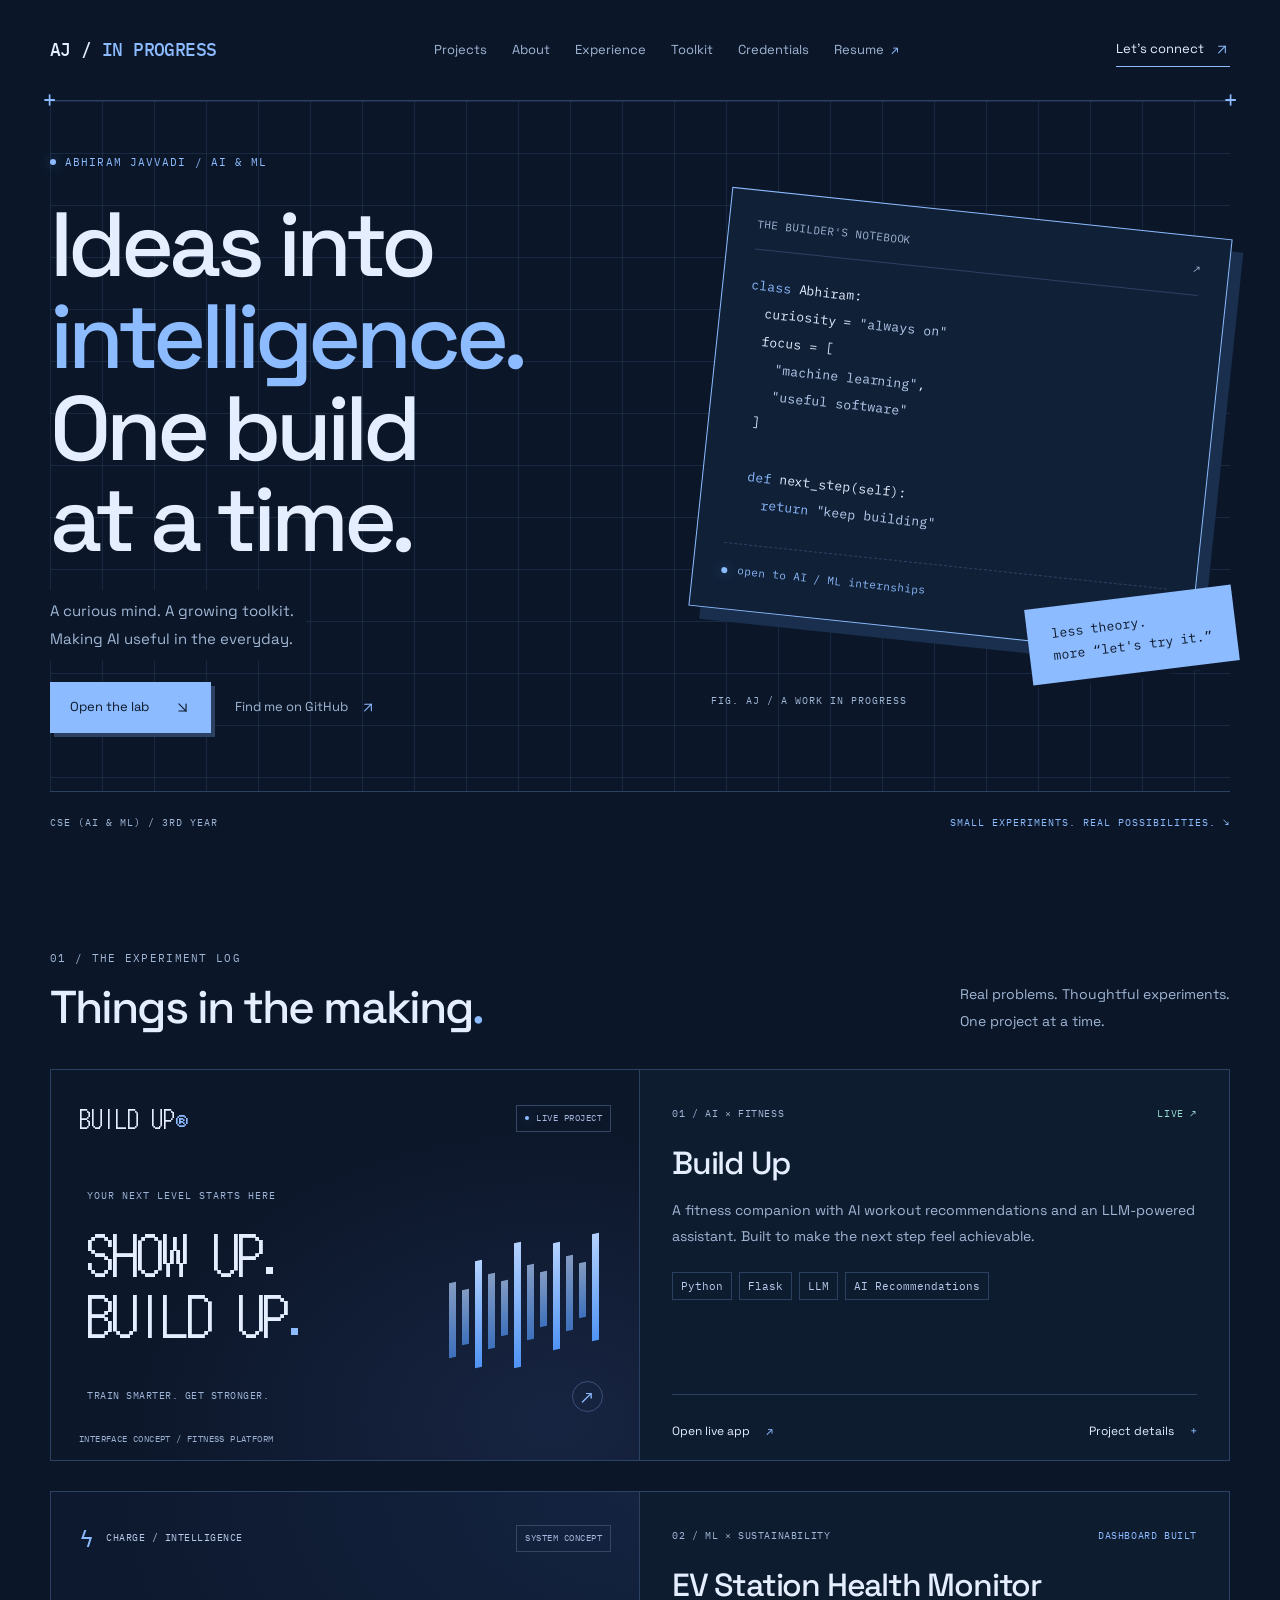
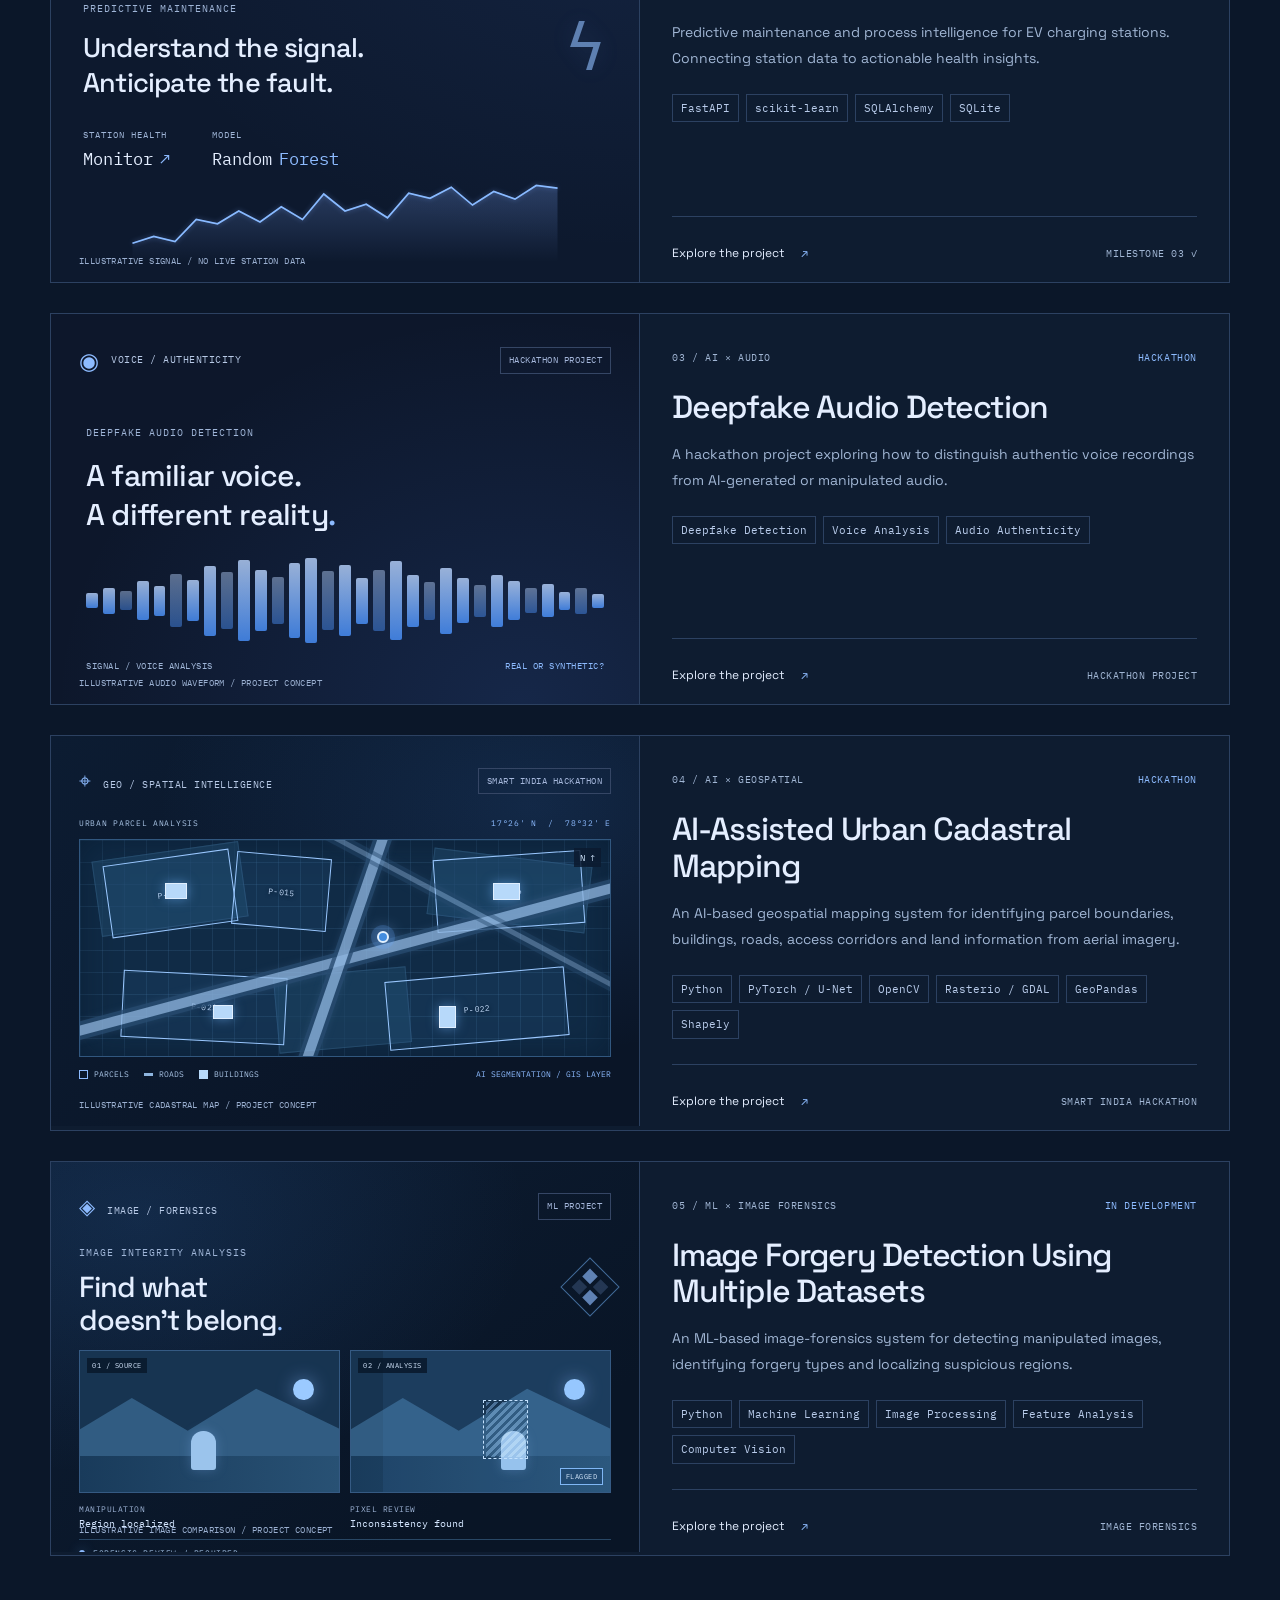
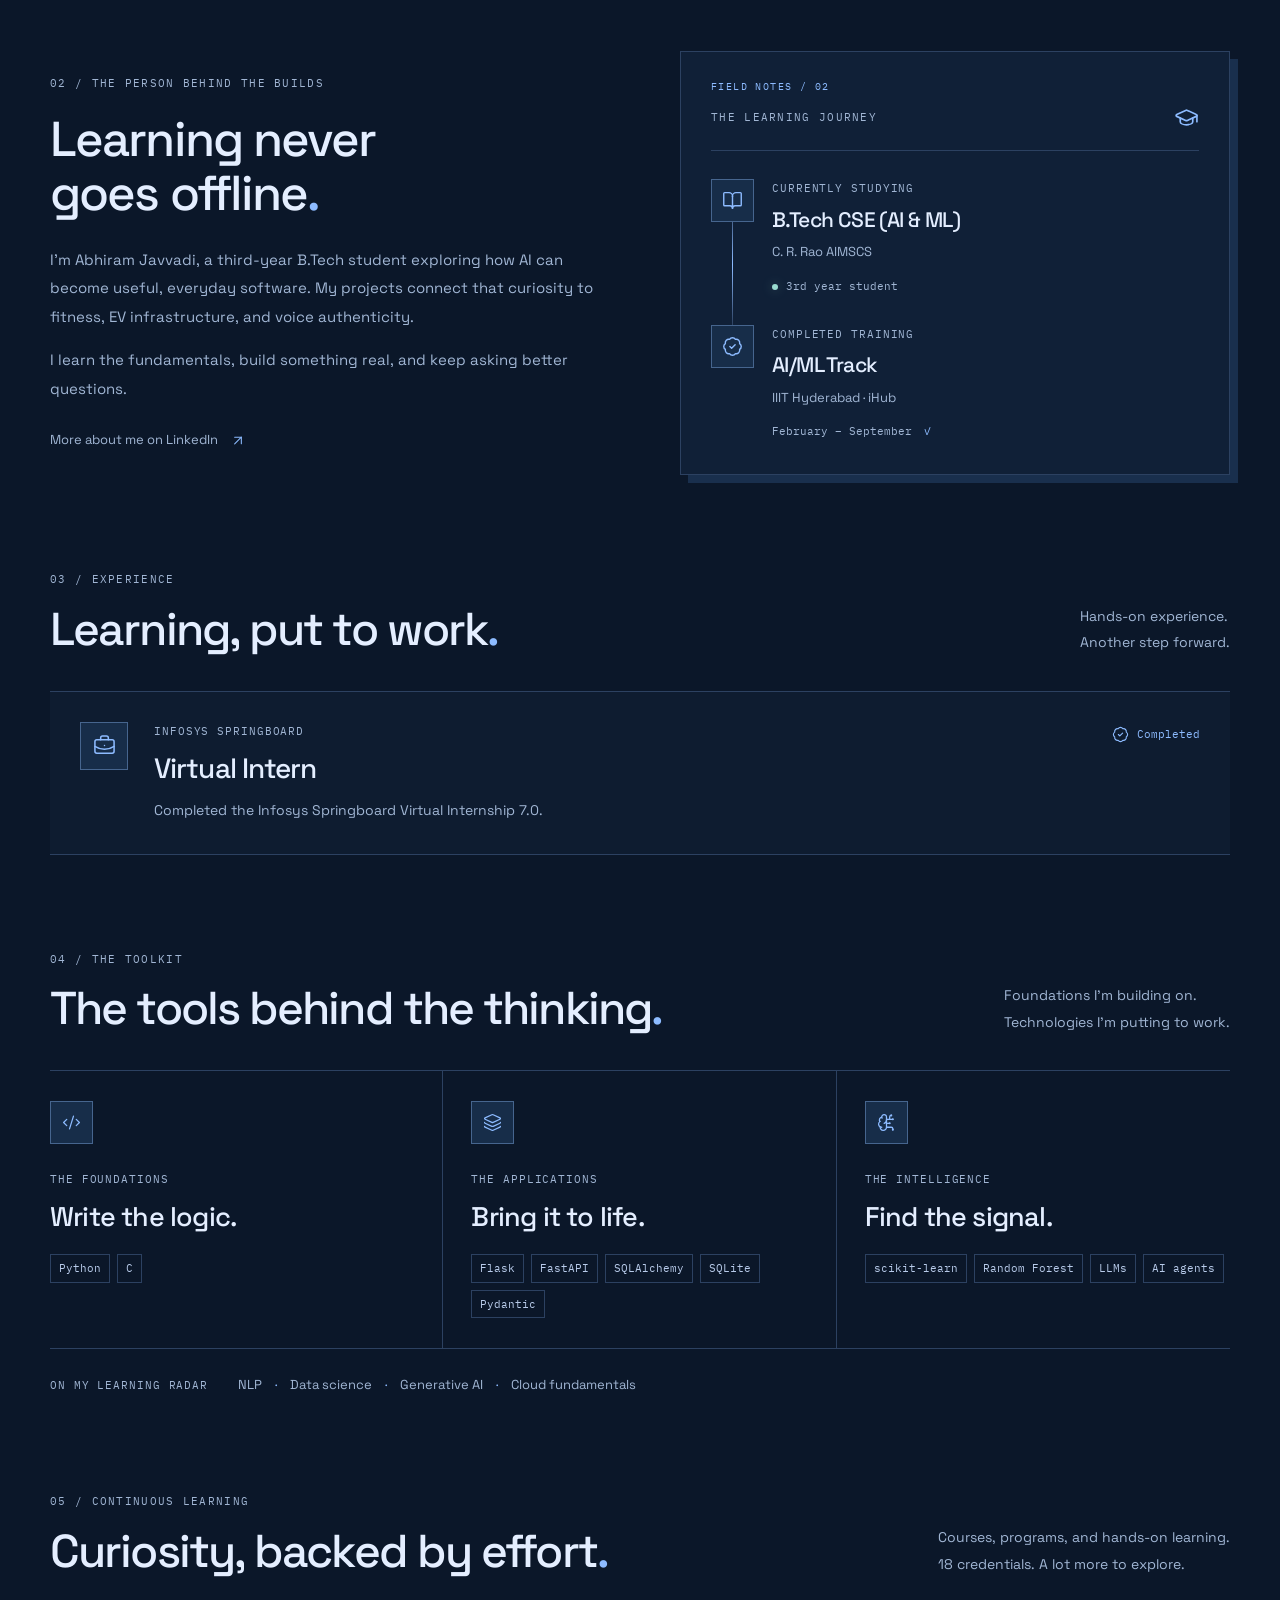
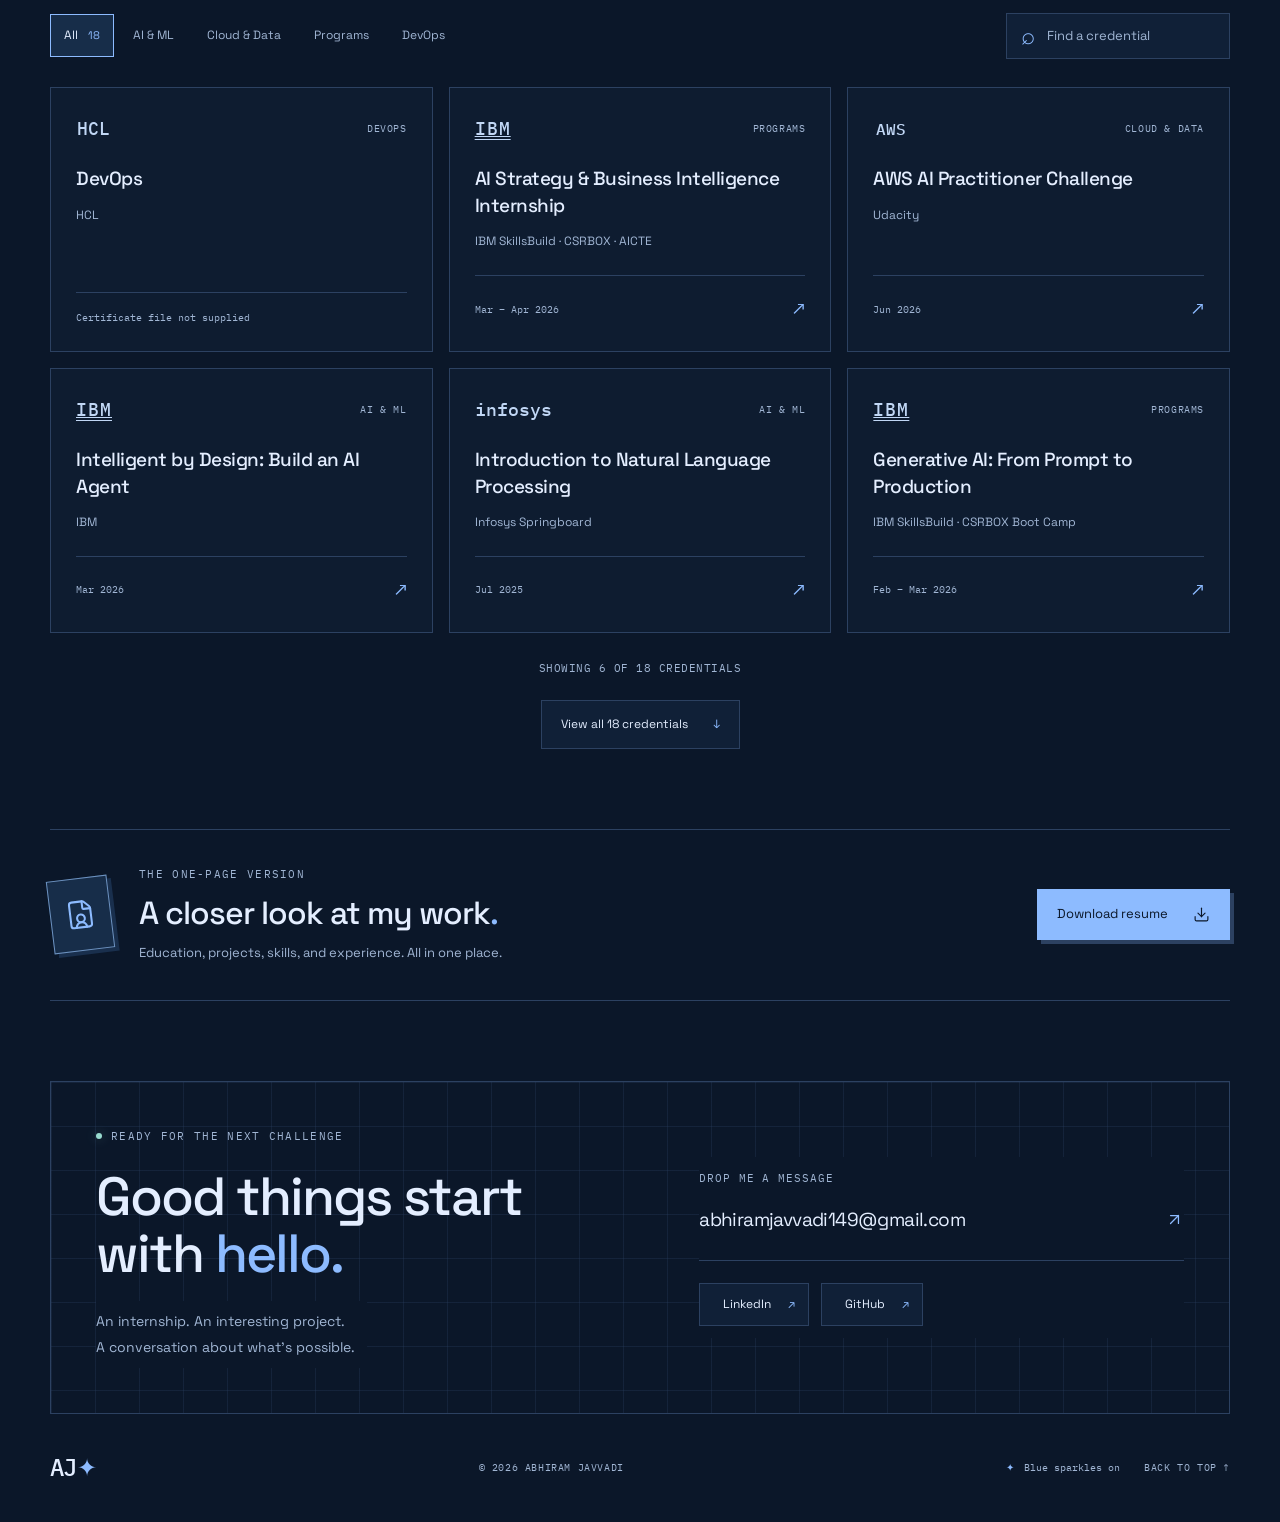
==== commit 722174e5: "Update project links and comments in index.html" ====
--- a/index.html
+++ b/index.html
@@ -99,7 +99,7 @@
 <p>A fitness companion with AI workout recommendations and an LLM-powered assistant. Built to make the next step feel achievable.</p>
 <div class="tags"><span>Python</span><span>Flask</span><span>LLM</span><span>AI Recommendations</span></div>
 <div class="project-links">
-<a href="https://build-up-studio.lovable.app/dashboard" target="_blank" rel="noopener noreferrer">Visit live project <span>↗</span></a>
+<a href="https://build-up-657t.onrender.com" target="_blank" rel="noopener noreferrer">Open live app <span>↗</span></a>
 <button data-project="fitness">Project details <span>+</span></button>
 </div>
 </div>
@@ -168,7 +168,7 @@
 </div>
 </article>
 
-<!-- PROJECT 04 -->
+<!-- PROJECT 04: GEOSPATIAL MAP ILLUSTRATION -->
 <article class="project-card mapping-card">
 <div class="project-visual mapping-preview">
 <div class="preview-top">
@@ -217,7 +217,7 @@
 </div>
 </article>
 
-<!-- PROJECT 05 -->
+<!-- PROJECT 05: IMAGE FORENSICS ILLUSTRATION -->
 <article class="project-card forgery-card">
 <div class="project-visual forgery-preview">
 <div class="preview-top">
--- a/styles.css
+++ b/styles.css
@@ -157,239 +157,86 @@
 .project-card.in-view .signal-chart path[stroke]:not(.signal-baseline) { animation-play-state: running; }
 body.motion-paused *, body.motion-paused *::before, body.motion-paused *::after { animation-play-state: paused !important; }
 
-/* PROJECT 04 — CADASTRAL MAPPING */
+/* PROJECT 04 — CADASTRAL MAP ILLUSTRATION */
 .mapping-preview {
   background:
-    radial-gradient(ellipse at 80% 12%, #397fd52b, transparent 55%),
+    radial-gradient(ellipse at 82% 18%, #397fd52b, transparent 55%),
     linear-gradient(135deg, #0c1c32, #0a1527 75%);
 }
 .blue-symbol { color: #8dbbff; font-size: 21px; margin-right: 5px; }
-.mapping-screen { padding-top: 28px; }
-.mapping-heading { display: flex; align-items: center; justify-content: space-between; gap: 15px; }
-.mapping-heading h3 {
-  font-size: 31px;
-  line-height: 1.18;
-  letter-spacing: -1px;
-  margin-top: 10px;
-}
-.map-crosshair {
-  display: grid;
-  place-items: center;
-  width: 45px;
-  height: 45px;
-  border: 1px solid #527eb4;
-  color: #8dbbff;
-  font: 27px var(--mono);
-  box-shadow: 0 0 25px #397fd522;
-}
+.mapping-art { padding-top: 19px; }
+.mapping-toolbar { display:flex; justify-content:space-between; align-items:center; gap:10px; margin-bottom:10px; }
+.mapping-title,.mapping-coordinates { color:#a9c4e5; font:8px/1.5 var(--mono); letter-spacing:.7px; }
+.mapping-coordinates { color:#8dbbff; }
 .map-canvas {
-  height: 150px;
+  height: 218px;
   position: relative;
   overflow: hidden;
-  margin-top: 22px;
-  border: 1px solid #294c75;
+  border: 1px solid #31577f;
   background-color: #102b46;
   background-image:
     linear-gradient(#5283b52b 1px, transparent 1px),
     linear-gradient(90deg, #5283b52b 1px, transparent 1px);
   background-size: 22px 22px;
-}
-.map-road {
-  position: absolute;
-  z-index: 2;
-  background: #7fa7d4;
-  opacity: .7;
-  box-shadow: 0 0 0 3px #294d72;
-}
-.road-one { width: 120%; height: 8px; left: -10%; top: 53%; transform: rotate(-17deg); }
-.road-two { width: 8px; height: 140%; left: 48%; top: -20%; transform: rotate(19deg); }
-.road-three { width: 80%; height: 5px; left: 25%; top: 22%; transform: rotate(28deg); opacity: .4; }
-.map-parcel {
-  position: absolute;
-  z-index: 1;
-  display: grid;
-  place-items: center;
-  border: 1px solid #8dbbff;
-  background: #3678b51c;
-  color: #a9ceff;
-  font: 8px var(--mono);
-  letter-spacing: .4px;
-}
-.parcel-one { left: 5%; top: 8%; width: 24%; height: 39%; transform: rotate(-8deg); }
-.parcel-two { left: 28%; top: 8%; width: 20%; height: 37%; transform: rotate(5deg); }
-.parcel-three { right: 5%; top: 8%; width: 29%; height: 38%; transform: rotate(-4deg); }
-.parcel-four { left: 8%; bottom: 7%; width: 32%; height: 32%; transform: rotate(3deg); }
-.parcel-five { right: 8%; bottom: 6%; width: 36%; height: 34%; transform: rotate(-5deg); }
-.map-building {
-  position: absolute;
-  z-index: 3;
-  background: #9dc8f5;
-  border: 1px solid #d5e9ff;
-  box-shadow: 0 0 10px #75b5ff66;
-}
-.building-one { width: 17px; height: 13px; left: 17%; top: 23%; }
-.building-two { width: 22px; height: 15px; right: 18%; top: 26%; }
-.building-three { width: 13px; height: 17px; right: 30%; bottom: 15%; }
-.map-pin {
-  position: absolute;
-  z-index: 4;
-  left: 55%;
-  top: 39%;
-  width: 10px;
-  height: 10px;
-  border: 2px solid #d9ecff;
-  border-radius: 50%;
-  background: #438de0;
-  box-shadow: 0 0 0 5px #68aaff35, 0 0 15px #8dbbff;
-}
-.map-coordinate {
-  position: absolute;
-  z-index: 4;
-  color: #b5d4f6;
-  font: 8px var(--mono);
-  background: #0b1b30d9;
-  padding: 3px 5px;
-}
-.coordinate-one { left: 7px; top: 6px; }
-.coordinate-two { right: 7px; bottom: 6px; }
-.map-legend {
-  display: flex;
-  flex-wrap: wrap;
-  gap: 10px 16px;
-  margin-top: 13px;
-  color: #a9c4e5;
-  font: 8px/1.6 var(--mono);
-}
-.map-legend span { display: flex; align-items: center; gap: 6px; }
-.map-legend i { display: inline-block; width: 9px; height: 9px; }
-.legend-parcel { border: 1px solid #8dbbff; }
-.legend-road { background: #7fa7d4; }
-.legend-building { background: #9dc8f5; }
-
-/* PROJECT 05 — IMAGE FORENSICS */
+  box-shadow: inset 0 0 35px #07172b99;
+}
+.map-block { position:absolute; background:#1c4262; opacity:.65; border:1px solid #315d82; }
+.block-a { left:3%;top:5%;width:28%;height:35%; transform:rotate(-8deg); }
+.block-b { right:4%;top:8%;width:30%;height:31%; transform:rotate(7deg); }
+.block-c { left:37%;bottom:4%;width:25%;height:35%; transform:rotate(-5deg); }
+.map-road { position:absolute; z-index:3; background:#8eb5df; opacity:.78; box-shadow:0 0 0 4px #294d72,0 0 12px #7caee455; }
+.road-one { width:125%;height:10px;left:-12%;top:53%;transform:rotate(-15deg); }
+.road-two { width:10px;height:145%;left:49%;top:-22%;transform:rotate(19deg); }
+.road-three { width:85%;height:5px;left:24%;top:22%;transform:rotate(28deg);opacity:.45; }
+.map-parcel { position:absolute;z-index:2;display:grid;place-items:center;border:1px solid #9bc8ff;background:#3678b51c;color:#c5ddfb;font:8px var(--mono);letter-spacing:.4px;text-shadow:0 1px 4px #07172b; }
+.parcel-one { left:5%;top:8%;width:24%;height:34%;transform:rotate(-8deg); }
+.parcel-two { left:29%;top:7%;width:18%;height:34%;transform:rotate(5deg); }
+.parcel-three { right:5%;top:7%;width:28%;height:34%;transform:rotate(-4deg); }
+.parcel-four { left:8%;bottom:7%;width:31%;height:31%;transform:rotate(3deg); }
+.parcel-five { right:8%;bottom:6%;width:34%;height:32%;transform:rotate(-5deg); }
+.map-building { position:absolute;z-index:4;background:#b7d9fa;border:1px solid #e0efff;box-shadow:0 0 12px #75b5ff88; }
+.building-one { width:22px;height:16px;left:16%;top:20%; }
+.building-two { width:27px;height:17px;right:17%;top:20%; }
+.building-three { width:17px;height:22px;right:29%;bottom:13%; }
+.building-four { width:20px;height:14px;left:25%;bottom:17%; }
+.map-pin { position:absolute;z-index:5;left:56%;top:42%;width:12px;height:12px;border:2px solid #e4f2ff;border-radius:50%;background:#438de0;box-shadow:0 0 0 6px #68aaff35,0 0 17px #8dbbff; }
+.map-scale { position:absolute;z-index:6;right:9px;top:8px;color:#d3e8ff;background:#0b1b30d9;padding:4px 6px;font:9px var(--mono); }
+.map-legend { display:flex;align-items:center;flex-wrap:wrap;gap:7px 15px;margin-top:11px;color:#a9c4e5;font:8px/1.6 var(--mono); }
+.map-legend span { display:flex;align-items:center;gap:6px; }
+.map-legend i { display:inline-block;width:9px;height:9px; }
+.legend-parcel { border:1px solid #8dbbff; }
+.legend-road { height:3px!important;background:#8eb5df; }
+.legend-building { background:#b7d9fa; }
+.map-legend-note { margin-left:auto;color:#8dbbff; }
+
+/* PROJECT 05 — IMAGE FORENSICS ILLUSTRATION */
 .forgery-preview {
   background:
     radial-gradient(ellipse at 15% 15%, #397fd526, transparent 55%),
     linear-gradient(145deg, #0d1d33, #091526 78%);
 }
-.forgery-screen { padding-top: 25px; }
-.forgery-heading h3 {
-  font-size: 31px;
-  line-height: 1.18;
-  letter-spacing: -1px;
-  margin-top: 9px;
-}
-.forgery-comparison {
-  display: grid;
-  grid-template-columns: 1fr 1fr;
-  gap: 9px;
-  margin-top: 20px;
-}
-.forgery-image {
-  position: relative;
-  height: 126px;
-  overflow: hidden;
-  border: 1px solid #355a83;
-  background: #173451;
-}
-.image-label {
-  position: absolute;
-  z-index: 6;
-  top: 7px;
-  left: 7px;
-  padding: 3px 5px;
-  color: #d6e8ff;
-  background: #09182bd9;
-  font: 7px var(--mono);
-  letter-spacing: .5px;
-}
-.scene-sun {
-  position: absolute;
-  top: 24px;
-  right: 22px;
-  width: 20px;
-  height: 20px;
-  border-radius: 50%;
-  background: #9bcaff;
-  box-shadow: 0 0 18px #8dbbff77;
-}
-.scene-hill {
-  position: absolute;
-  left: -10%;
-  bottom: 32px;
-  width: 120%;
-  height: 70px;
-  background: #315c82;
-  clip-path: polygon(0 80%, 25% 20%, 43% 62%, 65% 8%, 100% 75%, 100% 100%, 0 100%);
-}
-.scene-ground {
-  position: absolute;
-  left: 0;
-  right: 0;
-  bottom: 0;
-  height: 36px;
-  background: linear-gradient(90deg, #193b5b, #285174);
-}
-.scene-subject {
-  position: absolute;
-  z-index: 3;
-  width: 25px;
-  height: 39px;
-  left: 43%;
-  bottom: 22px;
-  border-radius: 12px 12px 3px 3px;
-  background: #9bc4ec;
-  box-shadow: 0 0 12px #8dbbff44;
-}
-.altered-image .scene-subject { left: 55%; }
-.detection-box {
-  position: absolute;
-  z-index: 5;
-  left: 47%;
-  top: 47px;
-  width: 43px;
-  height: 53px;
-  border: 1px dashed #a8d3ff;
-  box-shadow: 0 0 0 100px #5ca4f014;
-}
-.detection-mask {
-  position: absolute;
-  z-index: 4;
-  left: 48%;
-  top: 49px;
-  width: 39px;
-  height: 49px;
-  background: repeating-linear-gradient(135deg, #8dbbff55 0 3px, transparent 3px 6px);
-  mix-blend-mode: screen;
-}
-.forgery-analysis {
-  display: grid;
-  grid-template-columns: 1fr 1fr;
-  gap: 10px;
-  align-items: center;
-  margin-top: 13px;
-}
-.analysis-item { display: grid; gap: 3px; }
-.analysis-item span {
-  color: #9fb5d7;
-  font: 8px var(--mono);
-  letter-spacing: .5px;
-}
-.analysis-item strong {
-  color: #d4e6ff;
-  font: 11px var(--mono);
-}
-.analysis-status {
-  grid-column: 1 / -1;
-  display: flex;
-  align-items: center;
-  gap: 8px;
-  border-top: 1px solid #294765;
-  padding-top: 9px;
-  color: #a9c9ee;
-  font: 8px var(--mono);
-  letter-spacing: .6px;
-}
+.forgery-art { padding-top:15px; }
+.forgery-heading { display:flex;align-items:center;justify-content:space-between;gap:12px; }
+.forgery-heading h3 { font-size:29px;line-height:1.12;letter-spacing:-1px;margin-top:7px; }
+.forgery-scan-icon { width:42px;height:42px;display:grid;grid-template-columns:repeat(2,1fr);gap:4px;padding:7px;border:1px solid #416b99;transform:rotate(45deg); }
+.forgery-scan-icon span { background:#8dbbff;opacity:.65; }
+.forgery-scan-icon span:nth-child(2),.forgery-scan-icon span:nth-child(3) { opacity:.2; }
+.forgery-comparison { display:grid;grid-template-columns:1fr 1fr;gap:10px;margin-top:14px; }
+.forgery-image { position:relative;height:143px;overflow:hidden;border:1px solid #355a83;background:#173451; }
+.image-label { position:absolute;z-index:7;top:7px;left:7px;padding:3px 5px;color:#d6e8ff;background:#09182bd9;font:7px var(--mono);letter-spacing:.5px; }
+.scene-sun { position:absolute;top:28px;right:25px;width:21px;height:21px;border-radius:50%;background:#9bcaff;box-shadow:0 0 18px #8dbbff77; }
+.scene-hill { position:absolute;left:-10%;bottom:32px;width:120%;height:78px;background:#315c82;clip-path:polygon(0 80%,25% 20%,43% 62%,65% 8%,100% 75%,100% 100%,0 100%); }
+.scene-ground { position:absolute;left:0;right:0;bottom:0;height:36px;background:linear-gradient(90deg,#193b5b,#285174); }
+.scene-subject { position:absolute;z-index:3;width:25px;height:39px;left:43%;bottom:22px;border-radius:12px 12px 3px 3px;background:#9bc4ec;box-shadow:0 0 12px #8dbbff44; }
+.altered-image .scene-subject { left:58%; }
+.detection-box { position:absolute;z-index:5;left:51%;top:49px;width:45px;height:59px;border:1px dashed #c4e2ff;box-shadow:0 0 0 100px #5ca4f014; }
+.detection-mask { position:absolute;z-index:4;left:52%;top:51px;width:41px;height:55px;background:repeating-linear-gradient(135deg,#8dbbff66 0 3px,transparent 3px 6px);mix-blend-mode:screen; }
+.tamper-tag { position:absolute;z-index:8;right:7px;bottom:7px;padding:3px 5px;color:#d9ebff;background:#214a72;border:1px solid #80b7f5;font:7px var(--mono);letter-spacing:.5px; }
+.forgery-analysis { display:grid;grid-template-columns:1fr 1fr;gap:9px;align-items:center;margin-top:11px; }
+.analysis-item { display:grid;gap:3px; }
+.analysis-item span { color:#9fb5d7;font:8px var(--mono);letter-spacing:.5px; }
+.analysis-item strong { color:#d4e6ff;font:10px var(--mono); }
+.analysis-status { grid-column:1/-1;display:flex;align-items:center;gap:8px;border-top:1px solid #294765;padding-top:8px;color:#a9c9ee;font:8px var(--mono);letter-spacing:.6px; }
 
 /* About and education */
 .about-section { display: grid; grid-template-columns: 1fr 1fr; gap: 80px; align-items: center; }
@@ -803,3 +650,23 @@
   .experience-copy p { font-size: 13px; }
   .experience-state { grid-column: 2; font-size: 11px; }
 }
+
+/* Project 04/05 illustration sizing */
+@media (max-width: 1100px) {
+  .map-canvas { height: 205px; }
+  .map-legend { gap: 6px 10px; font-size: 7px; }
+  .forgery-image { height: 132px; }
+}
+@media (max-width: 850px) {
+  .mapping-art { padding-top: 16px; }
+  .map-canvas { height: 185px; }
+  .mapping-title,.mapping-coordinates { font-size: 7px; }
+  .map-legend-note { margin-left: 0; }
+  .forgery-heading h3 { font-size: 25px; }
+  .forgery-image { height: 122px; }
+}
+@media (max-width: 600px) {
+  .map-canvas { height: 190px; }
+  .forgery-image { height: 118px; }
+  .forgery-scan-icon { width: 34px; height: 34px; }
+}
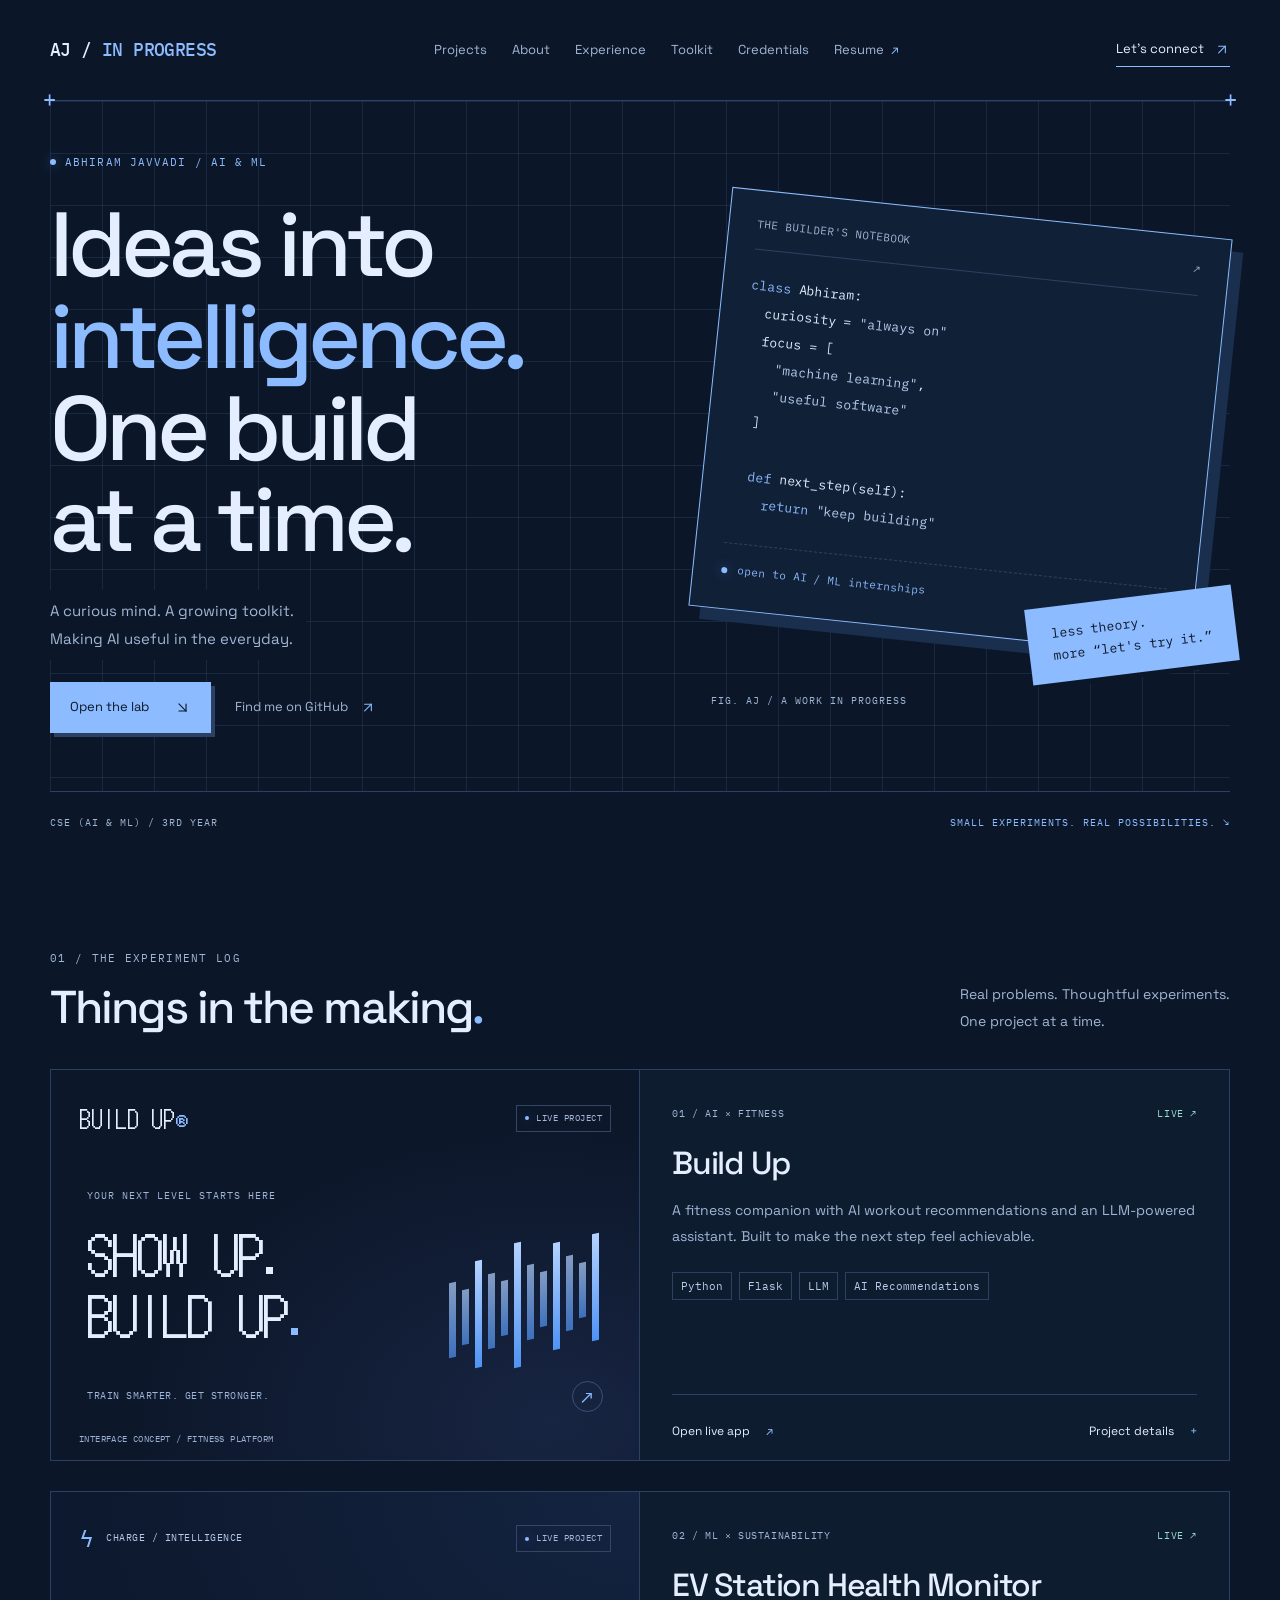
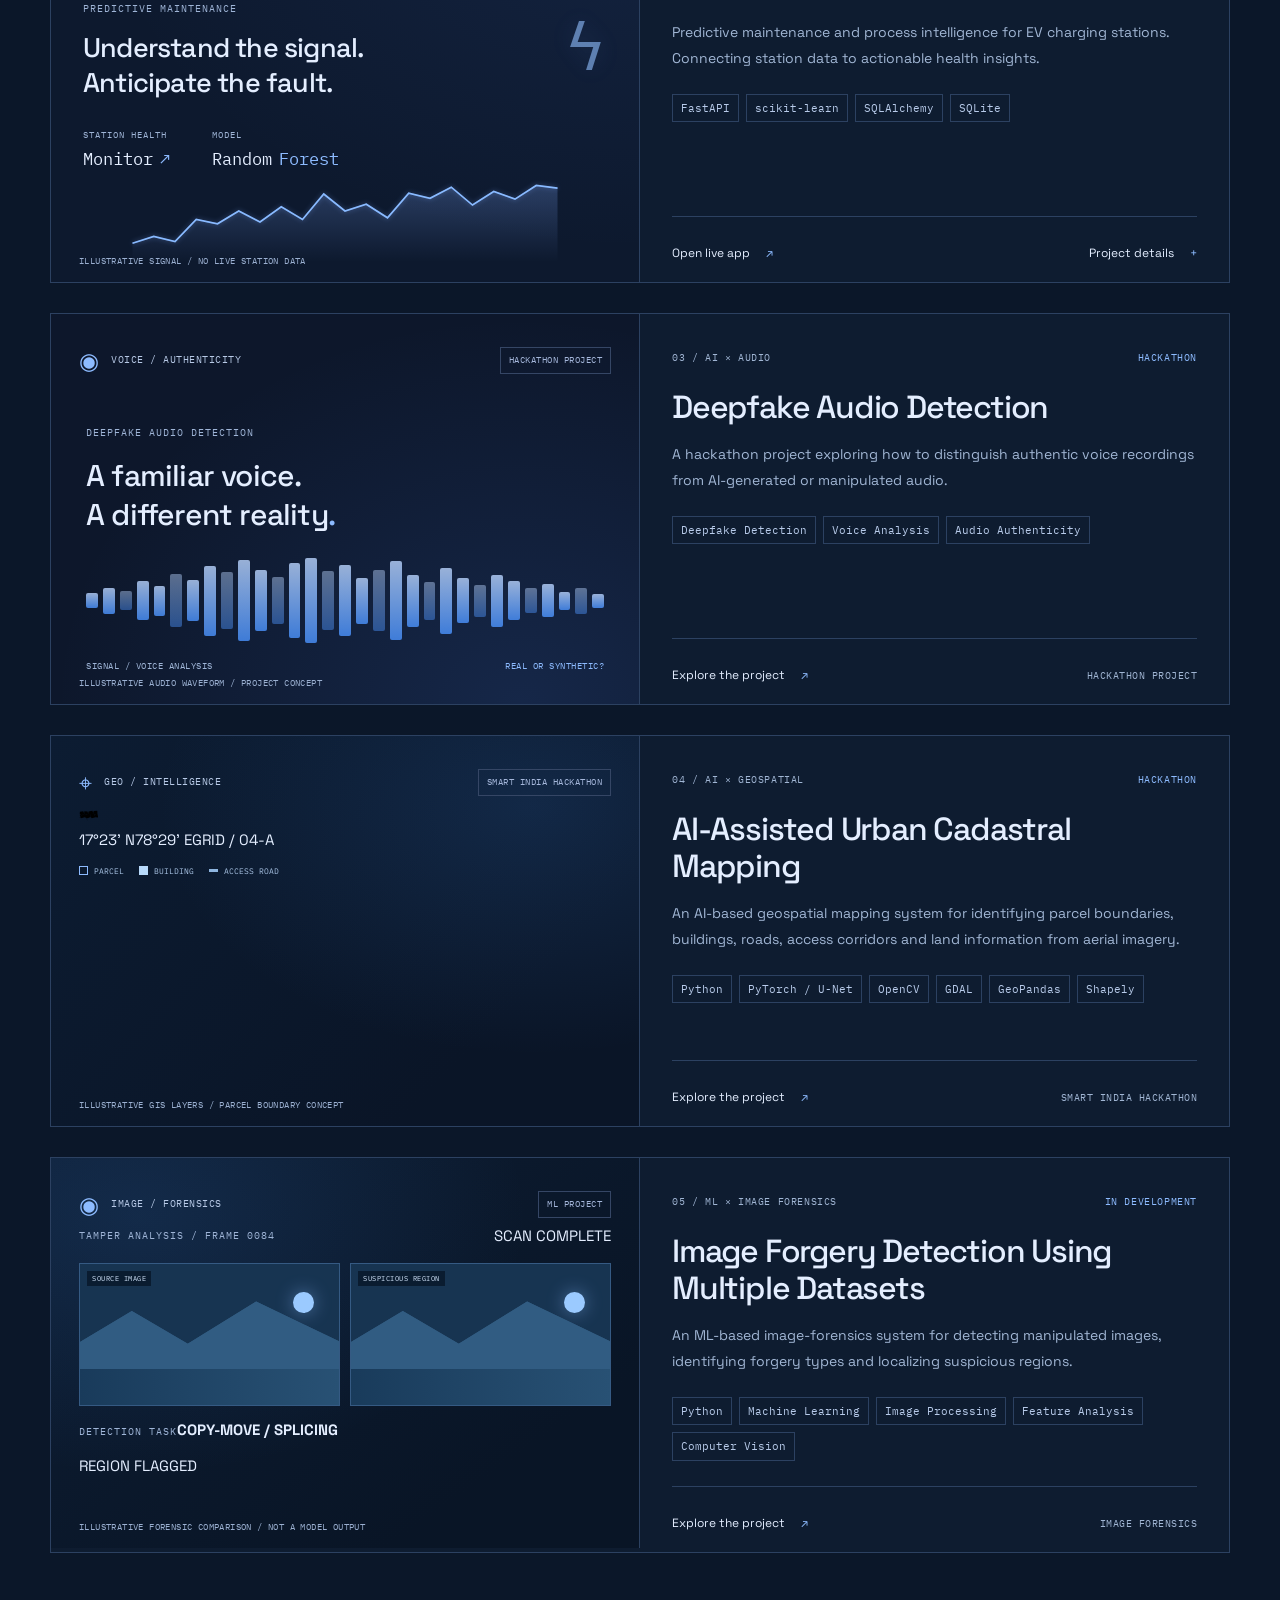
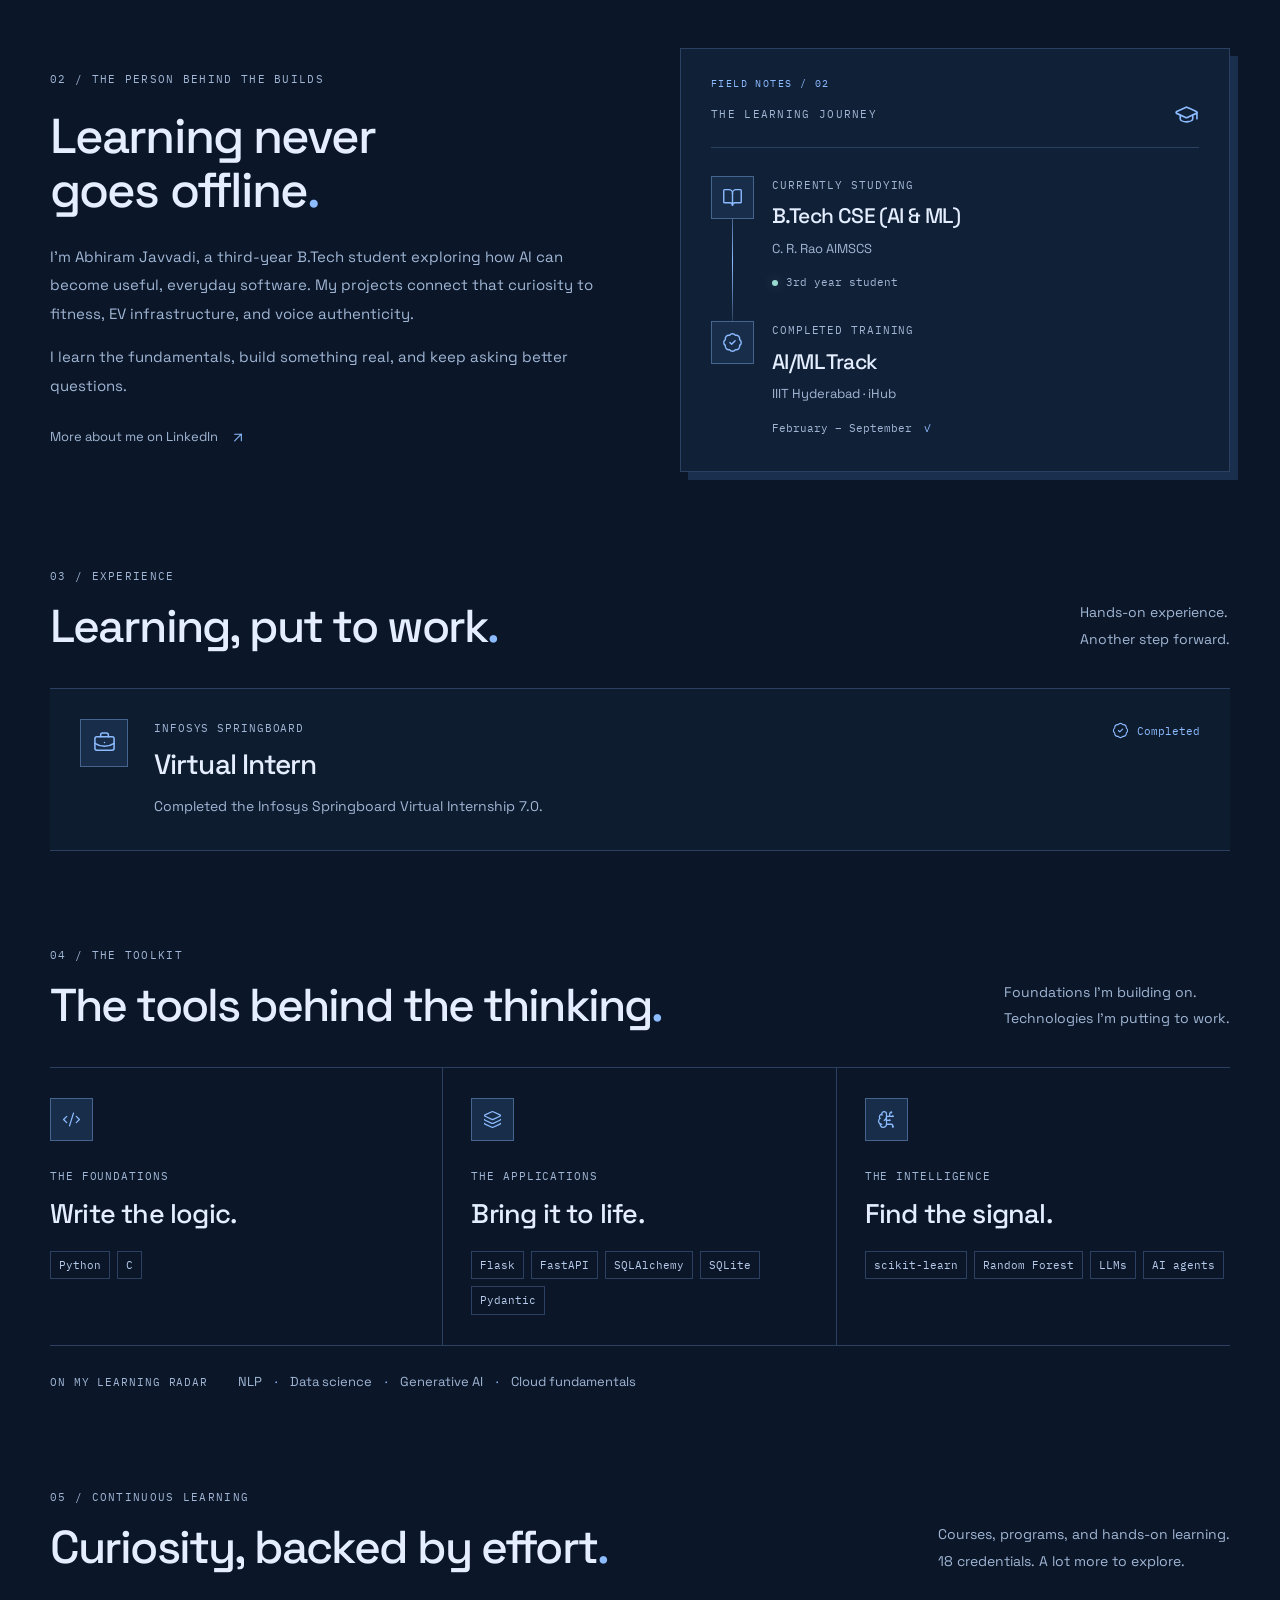
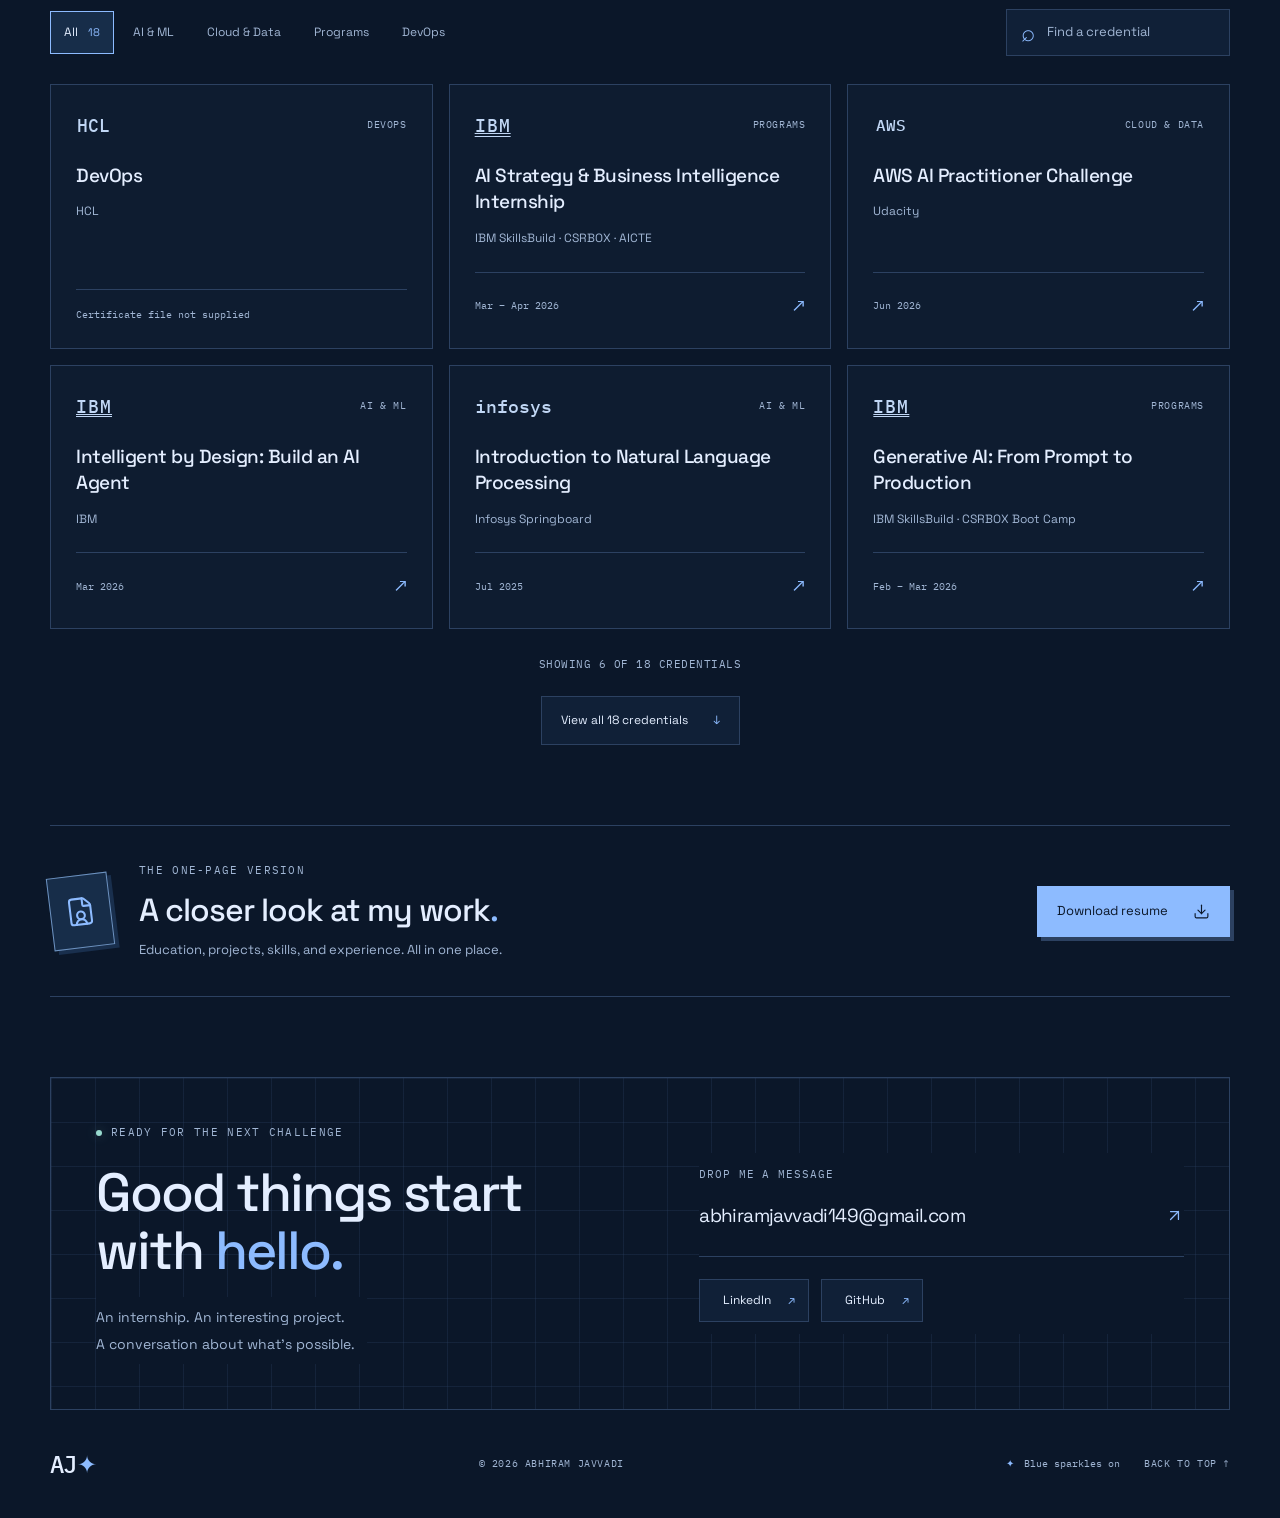
==== commit 778fa2c1: "Update print statement from 'Hello' to 'Goodbye'" ====
--- a/index.html
+++ b/index.html
@@ -4,17 +4,18 @@
 <meta charset="utf-8">
 <meta name="viewport" content="width=device-width,initial-scale=1">
 <meta name="theme-color" content="#0b1729">
-<meta name="description" content="Abhiram Javvadi — CSE (AI & ML) student and aspiring AI/ML developer.">
+<meta name="description" content="Abhiram Javvadi — CSE (AI & ML) student and aspiring AI/ML developer. Explore intelligent applications, projects, education, and learning credentials.">
 <title>Abhiram Javvadi — AI / ML Developer</title>
 <link rel="icon" href="favicon.svg?v=blueprint-2">
 <link rel="preconnect" href="https://fonts.googleapis.com">
 <link rel="preconnect" href="https://fonts.gstatic.com" crossorigin>
 <link href="https://fonts.googleapis.com/css2?family=Space+Grotesk:wght@400;500;600;700&family=IBM+Plex+Mono:wght@400;500&family=DotGothic16&display=swap" rel="stylesheet">
-<link rel="stylesheet" href="styles.css?v=blueprint-4">
+<link rel="stylesheet" href="styles.css?v=blueprint-2">
 <script src="assets/lucide.min.js" defer></script>
-<script src="app.js?v=blueprint-4" defer></script>
+<script src="app.js?v=blueprint-2" defer></script>
 </head>
 <body>
+
 <a class="skip-link" href="#main">Skip to content</a>
 
 <header class="site-header shell">
@@ -31,12 +32,13 @@
 </header>
 
 <main id="main">
+
 <section id="home" class="hero shell" aria-labelledby="hero-title">
 <div class="hero-grid">
 <div class="hero-copy">
 <div class="eyebrow hero-label"><span class="status-dot"></span> ABHIRAM JAVVADI / AI & ML</div>
-<h1 id="hero-title">Ideas into<br><span>intelligence.</span><br>One build<br>at a time.</h1>
-<p class="hero-description">A curious mind. A growing toolkit.<br>Making AI useful in the everyday.</p>
+<h1 id="hero-title">Ideas into<br> <span>intelligence.</span><br> One build<br> at a time.</h1>
+<p class="hero-description">A curious mind. A growing toolkit.<br> Making AI useful in the everyday.</p>
 <div class="hero-actions">
 <a class="button primary" href="#work">Open the lab <i data-lucide="arrow-down-right" aria-hidden="true"></i></a>
 <a class="text-link" href="https://github.com/abhiram54369" target="_blank" rel="noopener noreferrer">Find me on GitHub <i data-lucide="arrow-up-right" aria-hidden="true"></i></a>
@@ -57,7 +59,7 @@
     <span class="code-key">return</span> <span class="code-string">"keep building"</span></code></pre>
 <a href="#contact" class="notebook-status"><span class="status-dot"></span> open to AI / ML internships <span aria-hidden="true">↗</span></a>
 </div>
-<div class="notebook-sticker">less theory.<br>more “let's try it.”</div>
+<div class="notebook-sticker">less theory.<br> more “let's try it.”</div>
 <span class="notebook-coordinate" aria-hidden="true">FIG. AJ / A WORK IN PROGRESS</span>
 </div>
 </div>
@@ -69,13 +71,16 @@
 
 <section id="work" class="section shell">
 <div class="section-heading">
-<div><div class="eyebrow red">01 / THE EXPERIMENT LOG</div><h2>Things in the making<span class="red">.</span></h2></div>
-<p>Real problems. Thoughtful experiments.<br>One project at a time.</p>
+<div>
+<div class="eyebrow red">01 / THE EXPERIMENT LOG</div>
+<h2>Things in the making<span class="red">.</span></h2>
+</div>
+<p>Real problems. Thoughtful experiments.<br> One project at a time.</p>
 </div>
 
 <div class="projects">
 
-<!-- PROJECT 01 -->
+<!-- PROJECT 01: BUILD UP -->
 <article class="project-card">
 <div class="project-visual fitness-preview">
 <div class="preview-top">
@@ -84,20 +89,29 @@
 </div>
 <div class="fitness-content">
 <span class="mini-label">YOUR NEXT LEVEL STARTS HERE</span>
-<h3 class="dot-font">SHOW UP.<br>BUILD UP<span class="red">.</span></h3>
+<h3 class="dot-font">SHOW UP.<br> BUILD UP<span class="red">.</span></h3>
 <div class="fitness-bars" aria-hidden="true">
 <span></span><span></span><span></span><span></span><span></span><span></span>
 <span></span><span></span><span></span><span></span><span></span><span></span>
 </div>
-<div class="fitness-foot"><span>TRAIN SMARTER. GET STRONGER.</span><span class="round-arrow">↗</span></div>
+<div class="fitness-foot">
+<span>TRAIN SMARTER. GET STRONGER.</span>
+<span class="round-arrow">↗</span>
+</div>
 </div>
 <span class="visual-caption">INTERFACE CONCEPT / FITNESS PLATFORM</span>
 </div>
+
 <div class="project-info">
-<div class="project-meta"><span>01 / AI × FITNESS</span><span class="live-badge">LIVE ↗</span></div>
+<div class="project-meta">
+<span>01 / AI × FITNESS</span>
+<span class="live-badge">LIVE ↗</span>
+</div>
 <h3>Build Up</h3>
 <p>A fitness companion with AI workout recommendations and an LLM-powered assistant. Built to make the next step feel achievable.</p>
-<div class="tags"><span>Python</span><span>Flask</span><span>LLM</span><span>AI Recommendations</span></div>
+<div class="tags">
+<span>Python</span><span>Flask</span><span>LLM</span><span>AI Recommendations</span>
+</div>
 <div class="project-links">
 <a href="https://build-up-657t.onrender.com" target="_blank" rel="noopener noreferrer">Open live app <span>↗</span></a>
 <button data-project="fitness">Project details <span>+</span></button>
@@ -105,24 +119,41 @@
 </div>
 </article>
 
-<!-- PROJECT 02 -->
+<!-- PROJECT 02: EV HEALTH MONITORING SYSTEM -->
 <article class="project-card">
 <div class="project-visual ev-preview">
 <div class="preview-top">
 <span class="ev-brand"><span class="red">ϟ</span> CHARGE / INTELLIGENCE</span>
-<span class="preview-pill">SYSTEM CONCEPT</span>
-</div>
+<span class="preview-pill"><span class="status-dot"></span> LIVE PROJECT</span>
+</div>
+
 <div class="ev-content">
 <div class="ev-heading">
-<div><span class="mini-label">PREDICTIVE MAINTENANCE</span><h3>Understand the signal.<br>Anticipate the fault.</h3></div>
+<div>
+<span class="mini-label">PREDICTIVE MAINTENANCE</span>
+<h3>Understand the signal.<br> Anticipate the fault.</h3>
+</div>
 <span class="ev-bolt">ϟ</span>
 </div>
+
 <div class="telemetry">
-<div><span>STATION HEALTH</span><strong>Monitor<span class="red">↗</span></strong></div>
-<div><span>MODEL</span><strong>Random<span class="red">Forest</span></strong></div>
-</div>
+<div>
+<span>STATION HEALTH</span>
+<strong>Monitor<span class="red">↗</span></strong>
+</div>
+<div>
+<span>MODEL</span>
+<strong>Random<span class="red">Forest</span></strong>
+</div>
+</div>
+
 <svg class="signal-chart" viewBox="0 0 500 100" role="img" aria-label="Illustrative telemetry signal">
-<defs><linearGradient id="chart-fill" x1="0" y1="0" x2="0" y2="1"><stop stop-color="#5b8fff" stop-opacity=".25"/><stop offset="1" stop-color="#5b8fff" stop-opacity="0"/></linearGradient></defs>
+<defs>
+<linearGradient id="chart-fill" x1="0" y1="0" x2="0" y2="1">
+<stop stop-color="#5b8fff" stop-opacity=".25"/>
+<stop offset="1" stop-color="#5b8fff" stop-opacity="0"/>
+</linearGradient>
+</defs>
 <path d="M0 78L25 70L50 76L75 50L100 55L125 40L150 53L175 35L200 50L225 20L250 40L275 32L300 48L325 19L350 25L375 12L400 33L425 17L450 26L475 10L500 13V100H0Z" fill="url(#chart-fill)"/>
 <path class="signal-baseline" d="M0 78L25 70L50 76L75 50L100 55L125 40L150 53L175 35L200 50L225 20L250 40L275 32L300 48L325 19L350 25L375 12L400 33L425 17L450 26L475 10L500 13" fill="none" stroke="#334e7c" stroke-width="1.4"/>
 <path d="M0 78L25 70L50 76L75 50L100 55L125 40L150 53L175 35L200 50L225 20L250 40L275 32L300 48L325 19L350 25L375 12L400 33L425 17L450 26L475 10L500 13" fill="none" stroke="#5b8fff" stroke-width="2"/>
@@ -130,19 +161,25 @@
 </div>
 <span class="visual-caption">ILLUSTRATIVE SIGNAL / NO LIVE STATION DATA</span>
 </div>
+
 <div class="project-info">
-<div class="project-meta"><span>02 / ML × SUSTAINABILITY</span><span class="progress-badge">DASHBOARD BUILT</span></div>
+<div class="project-meta">
+<span>02 / ML × SUSTAINABILITY</span>
+<span class="live-badge">LIVE ↗</span>
+</div>
 <h3>EV Station Health Monitor</h3>
 <p>Predictive maintenance and process intelligence for EV charging stations. Connecting station data to actionable health insights.</p>
-<div class="tags"><span>FastAPI</span><span>scikit-learn</span><span>SQLAlchemy</span><span>SQLite</span></div>
+<div class="tags">
+<span>FastAPI</span><span>scikit-learn</span><span>SQLAlchemy</span><span>SQLite</span>
+</div>
 <div class="project-links">
-<button data-project="ev">Explore the project <span>↗</span></button>
-<span class="milestone">MILESTONE 03 ✓</span>
-</div>
-</div>
-</article>
-
-<!-- PROJECT 03 -->
+<a href="https://ev-health-monitoring-system.onrender.com" target="_blank" rel="noopener noreferrer">Open live app <span>↗</span></a>
+<button data-project="ev">Project details <span>+</span></button>
+</div>
+</div>
+</article>
+
+<!-- PROJECT 03: DEEPFAKE AUDIO DETECTION -->
 <article class="project-card audio-card">
 <div class="project-visual audio-preview">
 <div class="preview-top">
@@ -151,110 +188,146 @@
 </div>
 <div class="audio-content">
 <span class="mini-label">DEEPFAKE AUDIO DETECTION</span>
-<h3>A familiar voice.<br>A different reality<span class="red">.</span></h3>
+<h3>A familiar voice.<br> A different reality<span class="red">.</span></h3>
 <div class="audio-wave" aria-hidden="true">
 <i style="--bar:18%"></i><i style="--bar:30%"></i><i style="--bar:22%"></i><i style="--bar:46%"></i><i style="--bar:35%"></i><i style="--bar:62%"></i><i style="--bar:48%"></i><i style="--bar:83%"></i><i style="--bar:67%"></i><i style="--bar:95%"></i><i style="--bar:72%"></i><i style="--bar:55%"></i><i style="--bar:88%"></i><i style="--bar:100%"></i><i style="--bar:69%"></i><i style="--bar:84%"></i><i style="--bar:54%"></i><i style="--bar:72%"></i><i style="--bar:93%"></i><i style="--bar:61%"></i><i style="--bar:45%"></i><i style="--bar:78%"></i><i style="--bar:53%"></i><i style="--bar:37%"></i><i style="--bar:61%"></i><i style="--bar:46%"></i><i style="--bar:29%"></i><i style="--bar:39%"></i><i style="--bar:21%"></i><i style="--bar:30%"></i><i style="--bar:16%"></i>
 </div>
-<div class="audio-caption"><span>SIGNAL / VOICE ANALYSIS</span><span class="red">REAL OR SYNTHETIC?</span></div>
+<div class="audio-caption">
+<span>SIGNAL / VOICE ANALYSIS</span>
+<span class="red">REAL OR SYNTHETIC?</span>
+</div>
 </div>
 <span class="visual-caption">ILLUSTRATIVE AUDIO WAVEFORM / PROJECT CONCEPT</span>
 </div>
 <div class="project-info">
-<div class="project-meta"><span>03 / AI × AUDIO</span><span class="progress-badge">HACKATHON</span></div>
+<div class="project-meta">
+<span>03 / AI × AUDIO</span>
+<span class="progress-badge">HACKATHON</span>
+</div>
 <h3>Deepfake Audio Detection</h3>
 <p>A hackathon project exploring how to distinguish authentic voice recordings from AI-generated or manipulated audio.</p>
-<div class="tags"><span>Deepfake Detection</span><span>Voice Analysis</span><span>Audio Authenticity</span></div>
-<div class="project-links"><button data-project="audio">Explore the project <span>↗</span></button><span class="milestone">HACKATHON PROJECT</span></div>
-</div>
-</article>
-
-<!-- PROJECT 04: GEOSPATIAL MAP ILLUSTRATION -->
+<div class="tags">
+<span>Deepfake Detection</span><span>Voice Analysis</span><span>Audio Authenticity</span>
+</div>
+<div class="project-links">
+<button data-project="audio">Explore the project <span>↗</span></button>
+<span class="milestone">HACKATHON PROJECT</span>
+</div>
+</div>
+</article>
+
+<!-- PROJECT 04: AI-ASSISTED URBAN CADASTRAL MAPPING -->
 <article class="project-card mapping-card">
 <div class="project-visual mapping-preview">
 <div class="preview-top">
-<span class="ev-brand"><span class="blue-symbol">⌖</span> GEO / SPATIAL INTELLIGENCE</span>
+<span class="ev-brand"><span class="red">⌖</span> GEO / INTELLIGENCE</span>
 <span class="preview-pill">SMART INDIA HACKATHON</span>
 </div>
-<div class="mapping-art">
-<div class="mapping-toolbar">
-<span class="mapping-title">URBAN PARCEL ANALYSIS</span>
-<span class="mapping-coordinates">17°26' N&nbsp; / &nbsp;78°32' E</span>
-</div>
-<div class="map-canvas" role="img" aria-label="Illustrative GIS map showing parcel boundaries, roads and building footprints">
-<div class="map-block block-a"></div>
-<div class="map-block block-b"></div>
-<div class="map-block block-c"></div>
-<div class="map-road road-one"></div>
-<div class="map-road road-two"></div>
-<div class="map-road road-three"></div>
-<div class="map-parcel parcel-one"><span>P-014</span></div>
-<div class="map-parcel parcel-two"><span>P-015</span></div>
-<div class="map-parcel parcel-three"><span>P-016</span></div>
-<div class="map-parcel parcel-four"><span>P-021</span></div>
-<div class="map-parcel parcel-five"><span>P-022</span></div>
-<div class="map-building building-one"></div>
-<div class="map-building building-two"></div>
-<div class="map-building building-three"></div>
-<div class="map-building building-four"></div>
-<div class="map-pin"></div>
-<span class="map-scale">N ↑</span>
-</div>
+<div class="mapping-canvas">
+<div class="mapping-grid" aria-hidden="true"></div>
+<svg class="parcel-map" viewBox="0 0 520 270" role="img" aria-label="Illustrative urban cadastral map with parcel boundaries, roads and building footprints">
+<path class="map-road" d="M-10 206 C100 168 142 181 215 125 S370 82 530 30"/>
+<path class="map-road-edge" d="M-10 206 C100 168 142 181 215 125 S370 82 530 30"/>
+<path class="map-road" d="M120 -15 C155 75 192 127 235 285"/>
+<path class="map-road-edge" d="M120 -15 C155 75 192 127 235 285"/>
+<g class="parcel-lines">
+<path d="M25 35L115 18L145 88L72 125L20 102Z"/>
+<path d="M145 18L235 28L250 94L175 112L145 88Z"/>
+<path d="M260 25L365 5L390 72L300 105L250 94Z"/>
+<path d="M400 12L500 5L505 85L420 105L390 72Z"/>
+<path d="M20 120L72 125L145 88L175 112L150 185L55 210Z"/>
+<path d="M175 112L250 94L300 105L320 178L235 210L150 185Z"/>
+<path d="M300 105L390 72L420 105L450 180L350 210L320 178Z"/>
+<path d="M420 105L505 85L525 190L450 180Z"/>
+</g>
+<g class="map-buildings">
+<rect x="43" y="51" width="36" height="24"/><rect x="89" y="42" width="22" height="35"/>
+<rect x="175" y="42" width="38" height="28"/><rect x="278" y="40" width="42" height="25"/>
+<rect x="338" y="28" width="25" height="31"/><rect x="438" y="35" width="39" height="26"/>
+<rect x="82" y="145" width="42" height="24"/><rect x="190" y="139" width="35" height="27"/>
+<rect x="350" y="132" width="44" height="28"/><rect x="460" y="125" width="30" height="25"/>
+</g>
+<g class="map-pins">
+<circle cx="105" cy="95" r="5"/><circle cx="282" cy="133" r="5"/><circle cx="430" cy="90" r="5"/>
+</g>
+</svg>
+<div class="map-coordinates"><span>17°23' N</span><span>78°29' E</span><span>GRID / 04-A</span></div>
 <div class="map-legend">
-<span><i class="legend-parcel"></i> PARCELS</span>
-<span><i class="legend-road"></i> ROADS</span>
-<span><i class="legend-building"></i> BUILDINGS</span>
-<span class="map-legend-note">AI SEGMENTATION / GIS LAYER</span>
-</div>
-</div>
-<span class="visual-caption">ILLUSTRATIVE CADASTRAL MAP / PROJECT CONCEPT</span>
+<span><i class="legend-parcel"></i> PARCEL</span>
+<span><i class="legend-building"></i> BUILDING</span>
+<span><i class="legend-road"></i> ACCESS ROAD</span>
+</div>
+</div>
+<span class="visual-caption">ILLUSTRATIVE GIS LAYERS / PARCEL BOUNDARY CONCEPT</span>
 </div>
 <div class="project-info">
-<div class="project-meta"><span>04 / AI × GEOSPATIAL</span><span class="progress-badge">HACKATHON</span></div>
+<div class="project-meta">
+<span>04 / AI × GEOSPATIAL</span>
+<span class="progress-badge">HACKATHON</span>
+</div>
 <h3>AI-Assisted Urban Cadastral Mapping</h3>
 <p>An AI-based geospatial mapping system for identifying parcel boundaries, buildings, roads, access corridors and land information from aerial imagery.</p>
-<div class="tags"><span>Python</span><span>PyTorch / U-Net</span><span>OpenCV</span><span>Rasterio / GDAL</span><span>GeoPandas</span><span>Shapely</span></div>
-<div class="project-links"><button data-project="mapping">Explore the project <span>↗</span></button><span class="milestone">SMART INDIA HACKATHON</span></div>
-</div>
-</article>
-
-<!-- PROJECT 05: IMAGE FORENSICS ILLUSTRATION -->
+<div class="tags">
+<span>Python</span><span>PyTorch / U-Net</span><span>OpenCV</span><span>GDAL</span><span>GeoPandas</span><span>Shapely</span>
+</div>
+<div class="project-links">
+<button data-project="mapping">Explore the project <span>↗</span></button>
+<span class="milestone">SMART INDIA HACKATHON</span>
+</div>
+</div>
+</article>
+
+<!-- PROJECT 05: IMAGE FORGERY DETECTION -->
 <article class="project-card forgery-card">
 <div class="project-visual forgery-preview">
 <div class="preview-top">
-<span class="ev-brand"><span class="blue-symbol">◈</span> IMAGE / FORENSICS</span>
+<span class="ev-brand"><span class="red">◉</span> IMAGE / FORENSICS</span>
 <span class="preview-pill">ML PROJECT</span>
 </div>
-<div class="forgery-art">
+<div class="forgery-workspace">
 <div class="forgery-heading">
-<div><span class="mini-label">IMAGE INTEGRITY ANALYSIS</span><h3>Find what<br>doesn't belong<span class="blue-symbol">.</span></h3></div>
-<div class="forgery-scan-icon"><span></span><span></span><span></span><span></span></div>
+<span class="mini-label">TAMPER ANALYSIS / FRAME 0084</span>
+<span class="forgery-status"><i></i> SCAN COMPLETE</span>
 </div>
 <div class="forgery-comparison">
 <div class="forgery-image original-image">
-<span class="image-label">01 / SOURCE</span>
-<div class="scene-sun"></div><div class="scene-hill"></div><div class="scene-ground"></div><div class="scene-subject"></div>
+<div class="image-scene">
+<span class="scene-sun"></span><span class="scene-hill hill-one"></span><span class="scene-hill hill-two"></span><span class="scene-building"></span><span class="scene-ground"></span>
+</div>
+<span class="image-label">SOURCE IMAGE</span>
 </div>
 <div class="forgery-image altered-image">
-<span class="image-label">02 / ANALYSIS</span>
-<div class="scene-sun"></div><div class="scene-hill"></div><div class="scene-ground"></div><div class="scene-subject"></div>
-<div class="detection-box"></div><div class="detection-mask"></div>
-<span class="tamper-tag">FLAGGED</span>
+<div class="image-scene">
+<span class="scene-sun"></span><span class="scene-hill hill-one"></span><span class="scene-hill hill-two"></span><span class="scene-building"></span><span class="scene-ground"></span><span class="tamper-region"></span><span class="scan-line"></span>
+</div>
+<span class="image-label">SUSPICIOUS REGION</span>
 </div>
 </div>
 <div class="forgery-analysis">
-<div class="analysis-item"><span>MANIPULATION</span><strong>Region localized</strong></div>
-<div class="analysis-item"><span>PIXEL REVIEW</span><strong>Inconsistency found</strong></div>
-<div class="analysis-status"><span class="status-dot"></span> FORENSIC REVIEW / REQUIRED</div>
-</div>
-</div>
-<span class="visual-caption">ILLUSTRATIVE IMAGE COMPARISON / PROJECT CONCEPT</span>
+<div><span class="mini-label">DETECTION TASK</span><strong>COPY-MOVE / SPLICING</strong></div>
+<div class="analysis-meter"><span></span></div>
+<span class="analysis-value">REGION FLAGGED</span>
+</div>
+<div class="forgery-pixels" aria-hidden="true">
+<i></i><i></i><i></i><i></i><i></i><i></i><i></i><i></i><i></i><i></i><i></i><i></i><i></i><i></i><i></i><i></i><i></i><i></i><i></i><i></i><i></i><i></i><i></i><i></i>
+</div>
+</div>
+<span class="visual-caption">ILLUSTRATIVE FORENSIC COMPARISON / NOT A MODEL OUTPUT</span>
 </div>
 <div class="project-info">
-<div class="project-meta"><span>05 / ML × IMAGE FORENSICS</span><span class="progress-badge">IN DEVELOPMENT</span></div>
+<div class="project-meta">
+<span>05 / ML × IMAGE FORENSICS</span>
+<span class="progress-badge">IN DEVELOPMENT</span>
+</div>
 <h3>Image Forgery Detection Using Multiple Datasets</h3>
 <p>An ML-based image-forensics system for detecting manipulated images, identifying forgery types and localizing suspicious regions.</p>
-<div class="tags"><span>Python</span><span>Machine Learning</span><span>Image Processing</span><span>Feature Analysis</span><span>Computer Vision</span></div>
-<div class="project-links"><button data-project="forgery">Explore the project <span>↗</span></button><span class="milestone">IMAGE FORENSICS</span></div>
+<div class="tags">
+<span>Python</span><span>Machine Learning</span><span>Image Processing</span><span>Feature Analysis</span><span>Computer Vision</span>
+</div>
+<div class="project-links">
+<button data-project="forgery">Explore the project <span>↗</span></button>
+<span class="milestone">IMAGE FORENSICS</span>
+</div>
 </div>
 </article>
 
@@ -264,54 +337,99 @@
 <section id="about" class="section shell about-section">
 <div class="about-copy">
 <div class="eyebrow">02 / THE PERSON BEHIND THE BUILDS</div>
-<h2>Learning never<br>goes offline<span>.</span></h2>
+<h2>Learning never<br> goes offline<span>.</span></h2>
 <p>I'm Abhiram Javvadi, a third-year B.Tech student exploring how AI can become useful, everyday software. My projects connect that curiosity to fitness, EV infrastructure, and voice authenticity.</p>
 <p>I learn the fundamentals, build something real, and keep asking better questions.</p>
 <a class="text-link" href="https://www.linkedin.com/in/abhiram-javvadi-a085bb3a4/" target="_blank" rel="noopener noreferrer">More about me on LinkedIn <i data-lucide="arrow-up-right" aria-hidden="true"></i></a>
 </div>
+
 <div class="education-panel">
 <div class="education-index" aria-hidden="true">FIELD NOTES / 02</div>
-<div class="panel-heading"><span class="eyebrow">THE LEARNING JOURNEY</span><i data-lucide="graduation-cap" aria-hidden="true"></i></div>
+<div class="panel-heading">
+<span class="eyebrow">THE LEARNING JOURNEY</span>
+<i data-lucide="graduation-cap" aria-hidden="true"></i>
+</div>
 <article class="education-row">
 <div class="education-icon"><i data-lucide="book-open" aria-hidden="true"></i></div>
-<div><span class="small-label">CURRENTLY STUDYING</span><h3>B.Tech CSE (AI & ML)</h3><p>C. R. Rao AIMSCS</p><span class="education-state"><span class="status-dot green"></span> 3rd year student</span></div>
+<div>
+<span class="small-label">CURRENTLY STUDYING</span>
+<h3>B.Tech CSE (AI & ML)</h3>
+<p>C. R. Rao AIMSCS</p>
+<span class="education-state"><span class="status-dot green"></span> 3rd year student</span>
+</div>
 </article>
 <article class="education-row">
 <div class="education-icon"><i data-lucide="badge-check" aria-hidden="true"></i></div>
-<div><span class="small-label">COMPLETED TRAINING</span><h3>AI/ML Track</h3><p>IIIT Hyderabad · iHub</p><span class="education-state">February – September <span class="accent">✓</span></span></div>
+<div>
+<span class="small-label">COMPLETED TRAINING</span>
+<h3>AI/ML Track</h3>
+<p>IIIT Hyderabad · iHub</p>
+<span class="education-state">February – September <span class="accent">✓</span></span>
+</div>
 </article>
 </div>
 </section>
 
 <section id="experience" class="section shell" aria-labelledby="experience-title">
 <div class="section-heading">
-<div><div class="eyebrow">03 / EXPERIENCE</div><h2 id="experience-title">Learning, put to work<span>.</span></h2></div>
-<p>Hands-on experience.<br>Another step forward.</p>
+<div>
+<div class="eyebrow">03 / EXPERIENCE</div>
+<h2 id="experience-title">Learning, put to work<span>.</span></h2>
+</div>
+<p>Hands-on experience.<br> Another step forward.</p>
 </div>
 <article class="experience-entry reveal">
 <div class="experience-icon" aria-hidden="true"><i data-lucide="briefcase-business"></i></div>
-<div class="experience-copy"><div class="small-label">INFOSYS SPRINGBOARD</div><h3>Virtual Intern</h3><p>Completed the Infosys Springboard Virtual Internship 7.0.</p></div>
+<div class="experience-copy">
+<div class="small-label">INFOSYS SPRINGBOARD</div>
+<h3>Virtual Intern</h3>
+<p>Completed the Infosys Springboard Virtual Internship 7.0.</p>
+</div>
 <span class="experience-state"><i data-lucide="badge-check" aria-hidden="true"></i> Completed</span>
 </article>
 </section>
 
 <section id="skills" class="section shell">
 <div class="section-heading">
-<div><div class="eyebrow">04 / THE TOOLKIT</div><h2>The tools behind the thinking<span>.</span></h2></div>
-<p>Foundations I'm building on.<br>Technologies I'm putting to work.</p>
+<div>
+<div class="eyebrow">04 / THE TOOLKIT</div>
+<h2>The tools behind the thinking<span>.</span></h2>
+</div>
+<p>Foundations I'm building on.<br> Technologies I'm putting to work.</p>
 </div>
 <div class="tool-grid">
-<article class="tool-card"><span class="tool-icon"><i data-lucide="code-xml" aria-hidden="true"></i></span><span class="small-label">THE FOUNDATIONS</span><h3>Write the logic.</h3><div class="tags"><span>Python</span><span>C</span></div></article>
-<article class="tool-card"><span class="tool-icon"><i data-lucide="layers-3" aria-hidden="true"></i></span><span class="small-label">THE APPLICATIONS</span><h3>Bring it to life.</h3><div class="tags"><span>Flask</span><span>FastAPI</span><span>SQLAlchemy</span><span>SQLite</span><span>Pydantic</span></div></article>
-<article class="tool-card"><span class="tool-icon"><i data-lucide="brain-circuit" aria-hidden="true"></i></span><span class="small-label">THE INTELLIGENCE</span><h3>Find the signal.</h3><div class="tags"><span>scikit-learn</span><span>Random Forest</span><span>LLMs</span><span>AI agents</span></div></article>
-</div>
-<div class="learning-radar"><span class="small-label">ON MY LEARNING RADAR</span><p>NLP <span>·</span> Data science <span>·</span> Generative AI <span>·</span> Cloud fundamentals</p></div>
+<article class="tool-card">
+<span class="tool-icon"><i data-lucide="code-xml" aria-hidden="true"></i></span>
+<span class="small-label">THE FOUNDATIONS</span>
+<h3>Write the logic.</h3>
+<div class="tags"><span>Python</span><span>C</span></div>
+</article>
+<article class="tool-card">
+<span class="tool-icon"><i data-lucide="layers-3" aria-hidden="true"></i></span>
+<span class="small-label">THE APPLICATIONS</span>
+<h3>Bring it to life.</h3>
+<div class="tags"><span>Flask</span><span>FastAPI</span><span>SQLAlchemy</span><span>SQLite</span><span>Pydantic</span></div>
+</article>
+<article class="tool-card">
+<span class="tool-icon"><i data-lucide="brain-circuit" aria-hidden="true"></i></span>
+<span class="small-label">THE INTELLIGENCE</span>
+<h3>Find the signal.</h3>
+<div class="tags"><span>scikit-learn</span><span>Random Forest</span><span>LLMs</span><span>AI agents</span></div>
+</article>
+</div>
+<div class="learning-radar">
+<span class="small-label">ON MY LEARNING RADAR</span>
+<p>NLP <span>·</span> Data science <span>·</span> Generative AI <span>·</span> Cloud fundamentals</p>
+</div>
 </section>
 
 <section id="credentials" class="section shell">
 <div class="section-heading">
-<div><div class="eyebrow">05 / CONTINUOUS LEARNING</div><h2>Curiosity, backed by effort<span>.</span></h2></div>
-<p>Courses, programs, and hands-on learning.<br>18 credentials. A lot more to explore.</p>
+<div>
+<div class="eyebrow">05 / CONTINUOUS LEARNING</div>
+<h2>Curiosity, backed by effort<span>.</span></h2>
+</div>
+<p>Courses, programs, and hands-on learning.<br> 18 credentials. A lot more to explore.</p>
 </div>
 <div class="credential-controls">
 <div class="filter-tabs" role="group" aria-label="Filter credentials">
@@ -321,7 +439,10 @@
 <button data-filter="Programs" aria-pressed="false">Programs</button>
 <button data-filter="DevOps" aria-pressed="false">DevOps</button>
 </div>
-<label class="search-box"><span aria-hidden="true">⌕</span><input id="certificate-search" type="search" placeholder="Find a credential" aria-label="Search credentials"></label>
+<label class="search-box">
+<span aria-hidden="true">⌕</span>
+<input id="certificate-search" type="search" placeholder="Find a credential" aria-label="Search credentials">
+</label>
 </div>
 <div id="certificate-grid" class="certificate-grid"></div>
 <div id="certificate-status" class="credential-status" aria-live="polite"></div>
@@ -330,7 +451,11 @@
 
 <section id="resume" class="shell resume-section">
 <div class="resume-icon"><i data-lucide="file-user" aria-hidden="true"></i></div>
-<div><div class="eyebrow">THE ONE-PAGE VERSION</div><h2>A closer look at my work<span>.</span></h2><p>Education, projects, skills, and experience. All in one place.</p></div>
+<div>
+<div class="eyebrow">THE ONE-PAGE VERSION</div>
+<h2>A closer look at my work<span>.</span></h2>
+<p>Education, projects, skills, and experience. All in one place.</p>
+</div>
 <a class="button primary" href="resume/Abhiram-Javvadi-Resume.pdf" download="Abhiram-Javvadi-Resume.pdf">Download resume <i data-lucide="download" aria-hidden="true"></i></a>
 </section>
 
@@ -338,11 +463,14 @@
 <div class="contact-panel">
 <div>
 <div class="eyebrow"><span class="status-dot green"></span> READY FOR THE NEXT CHALLENGE</div>
-<h2>Good things start<br>with <span>hello.</span></h2>
-<p>An internship. An interesting project.<br>A conversation about what's possible.</p>
+<h2>Good things start<br> with <span>hello.</span></h2>
+<p>An internship. An interesting project.<br> A conversation about what's possible.</p>
 </div>
 <div class="contact-links">
-<a class="email-link" href="mailto:abhiramjavvadi149@gmail.com"><span class="small-label">DROP ME A MESSAGE</span><span>abhiramjavvadi149@gmail.com <i data-lucide="arrow-up-right" aria-hidden="true"></i></span></a>
+<a class="email-link" href="mailto:abhiramjavvadi149@gmail.com">
+<span class="small-label">DROP ME A MESSAGE</span>
+<span>abhiramjavvadi149@gmail.com <i data-lucide="arrow-up-right" aria-hidden="true"></i></span>
+</a>
 <div class="social-links">
 <a href="https://www.linkedin.com/in/abhiram-javvadi-a085bb3a4/" target="_blank" rel="noopener noreferrer"><i data-lucide="linkedin" aria-hidden="true"></i> LinkedIn <span>↗</span></a>
 <a href="https://github.com/abhiram54369" target="_blank" rel="noopener noreferrer"><i data-lucide="github" aria-hidden="true"></i> GitHub <span>↗</span></a>
@@ -350,6 +478,7 @@
 </div>
 </div>
 </section>
+
 </main>
 
 <footer class="site-footer shell">
@@ -365,6 +494,8 @@
 <button class="dialog-close" aria-label="Close project details">×</button>
 <div id="dialog-content"></div>
 </dialog>
+
 <div id="sparkle-layer" aria-hidden="true"></div>
+
 </body>
 </html>
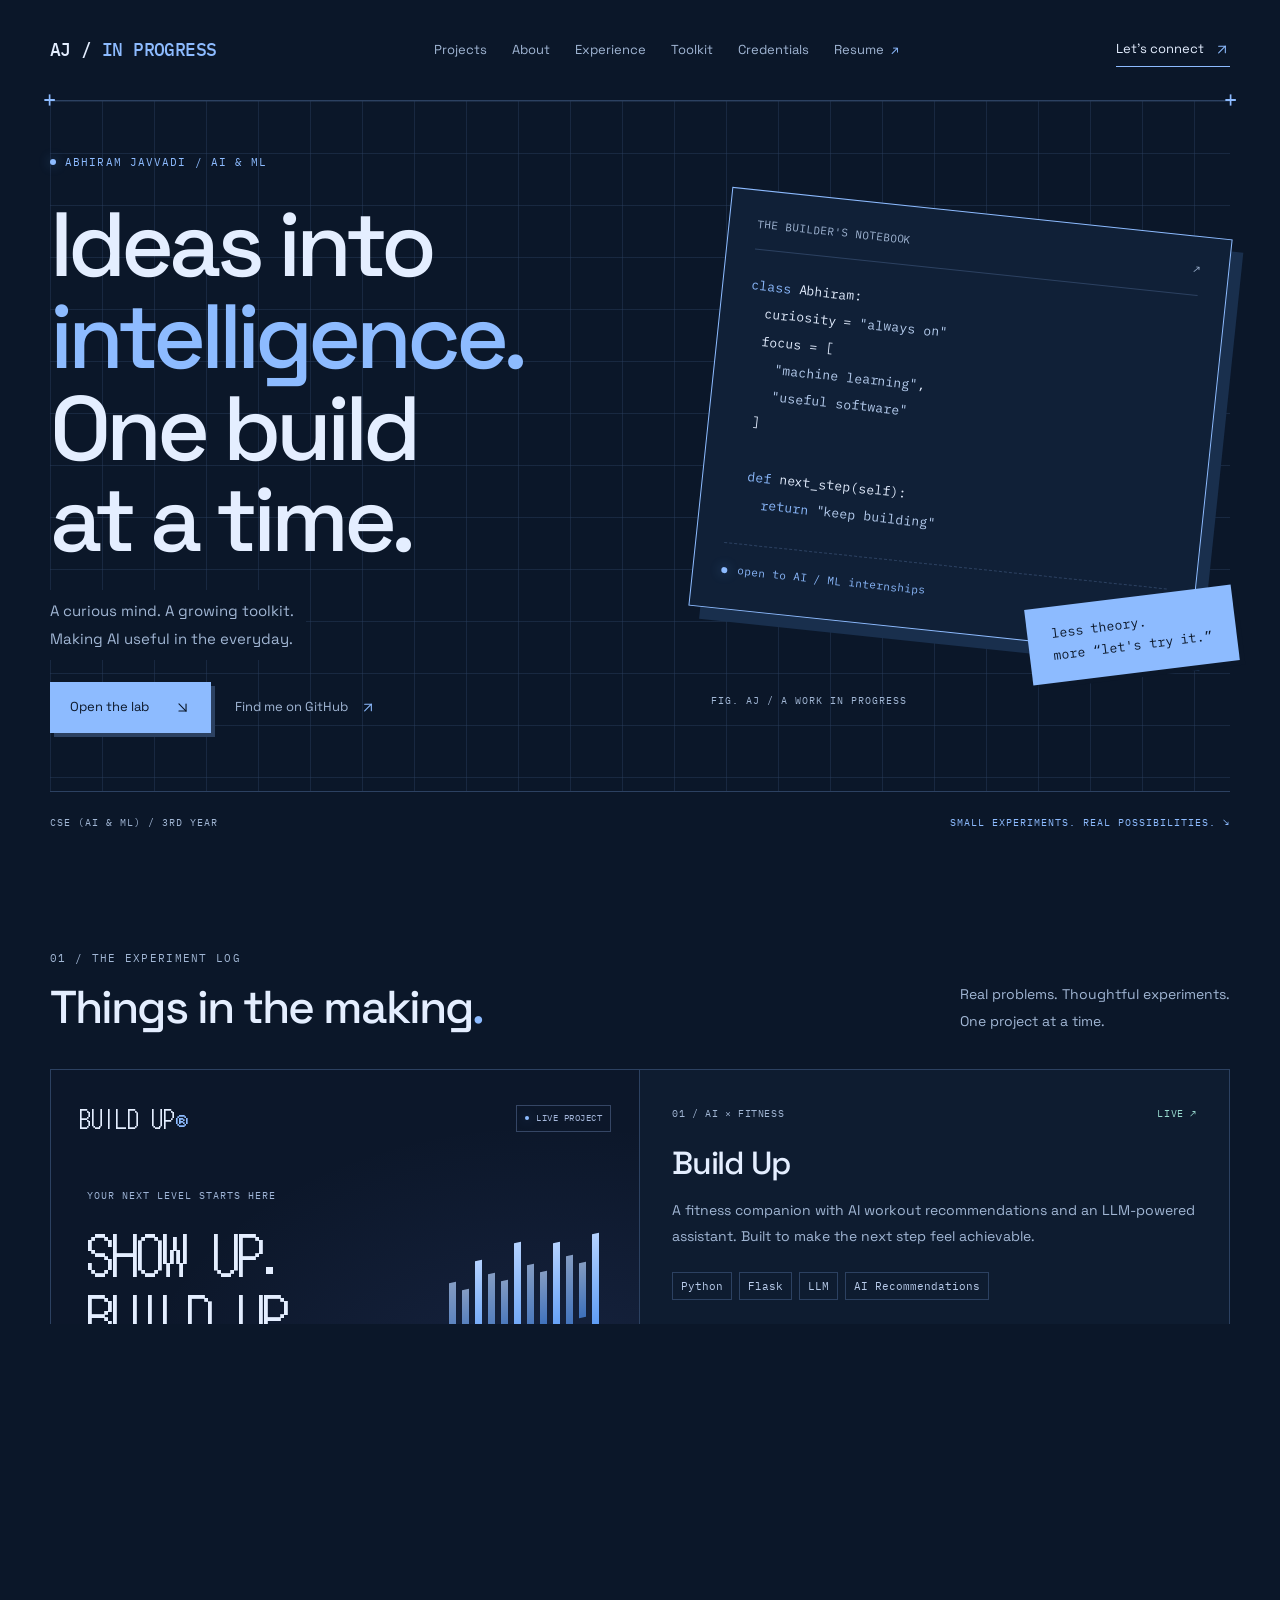
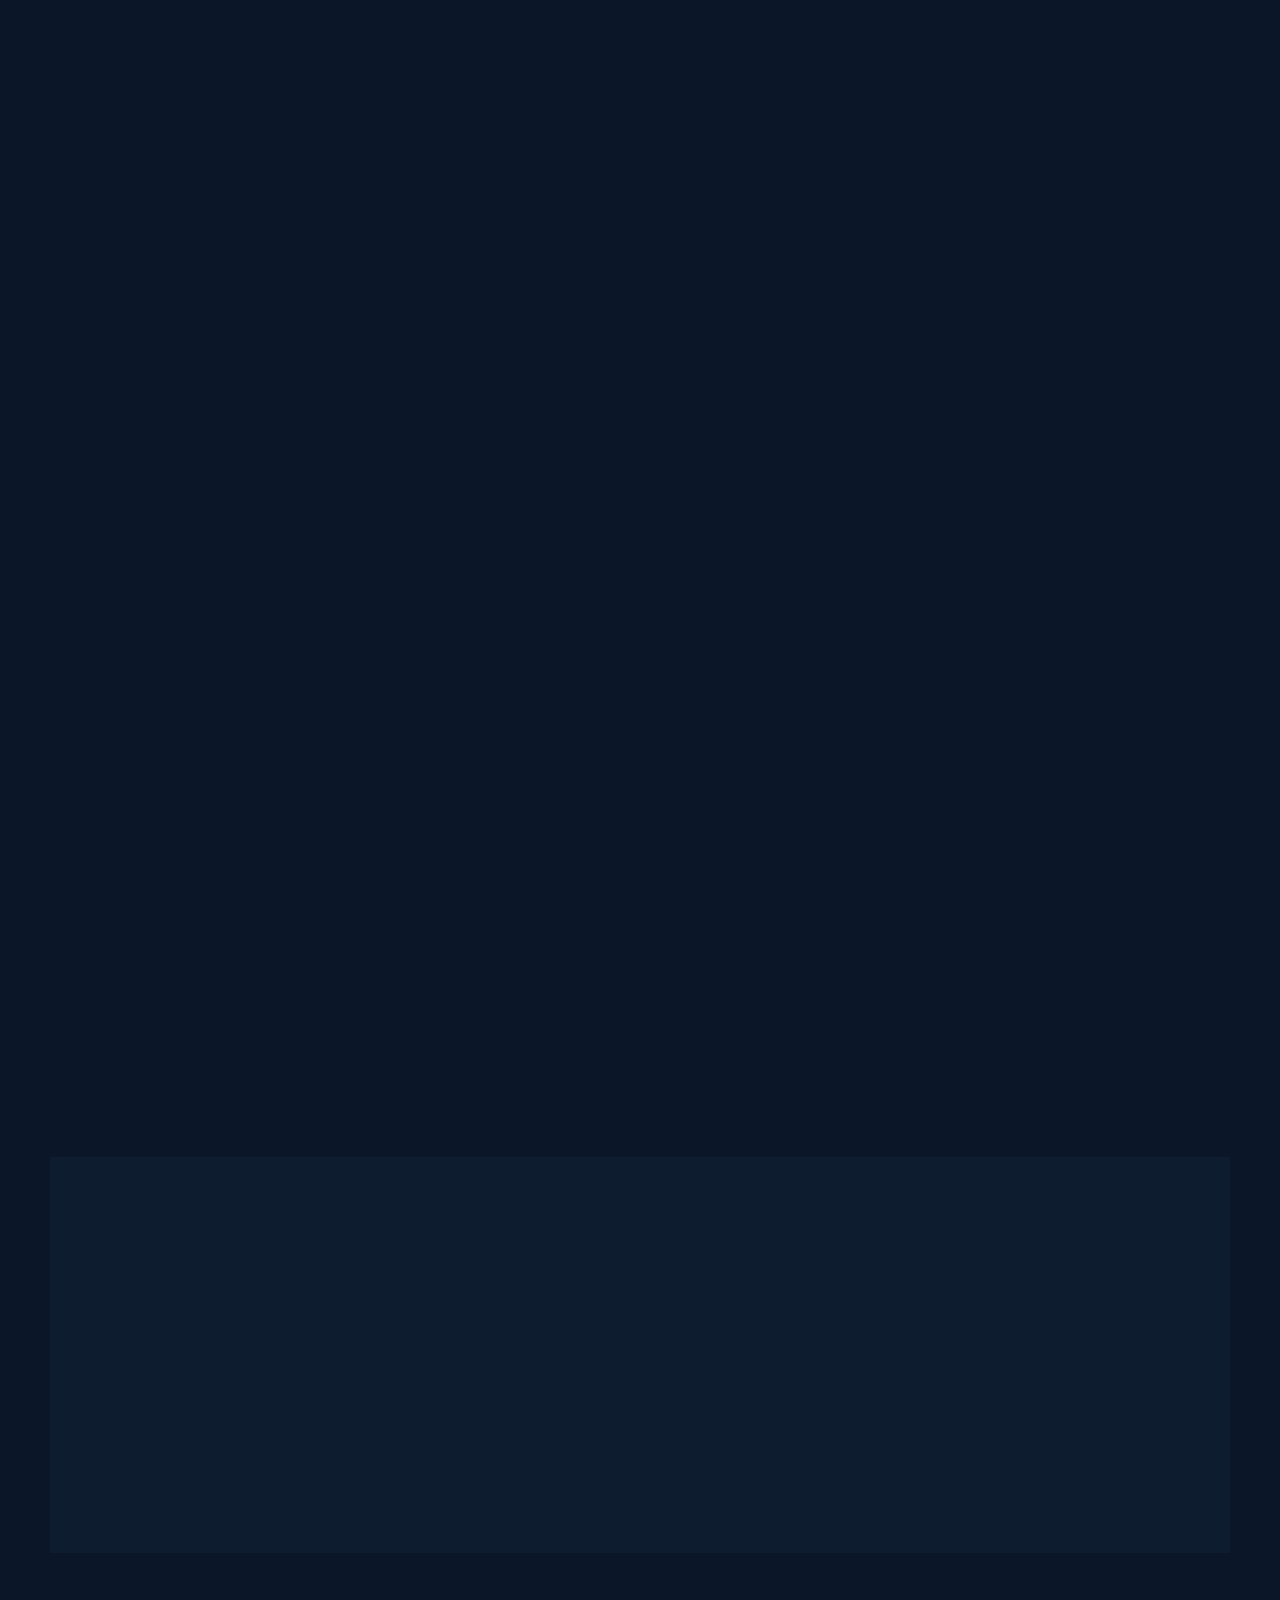
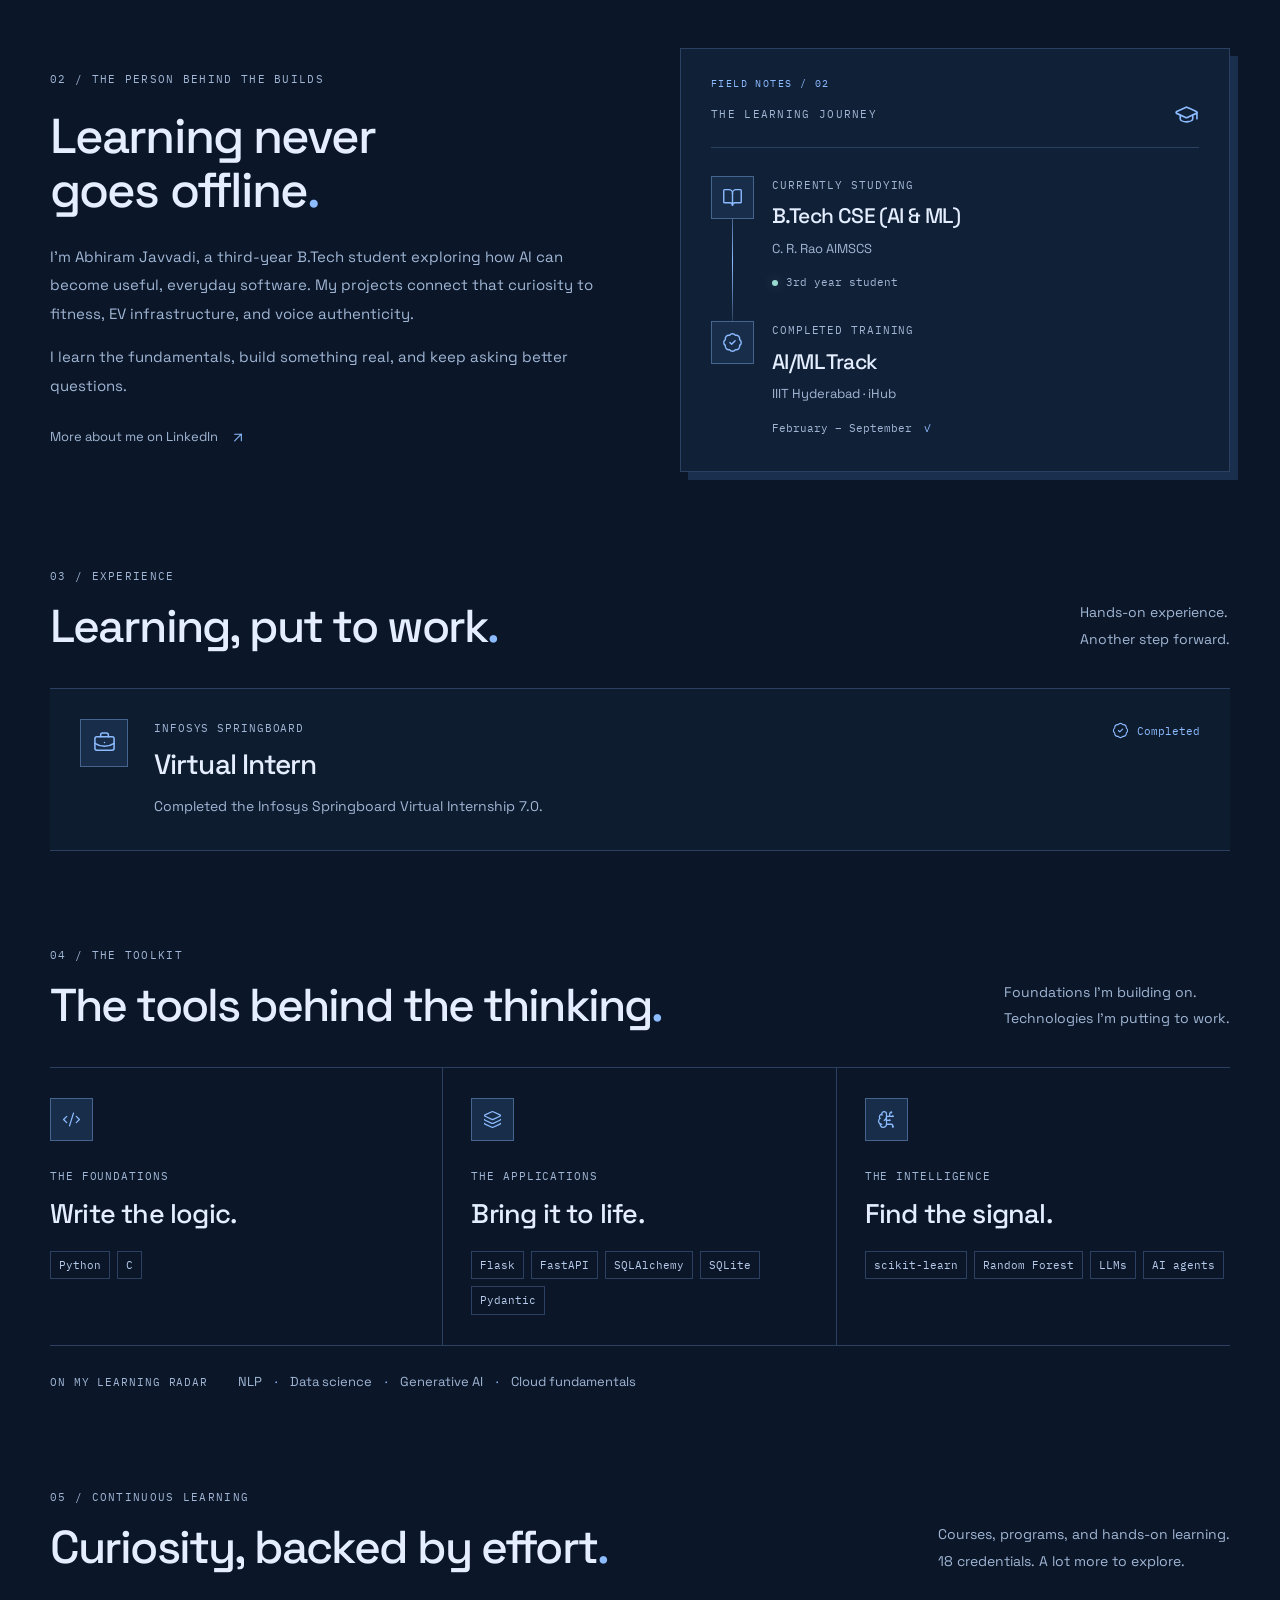
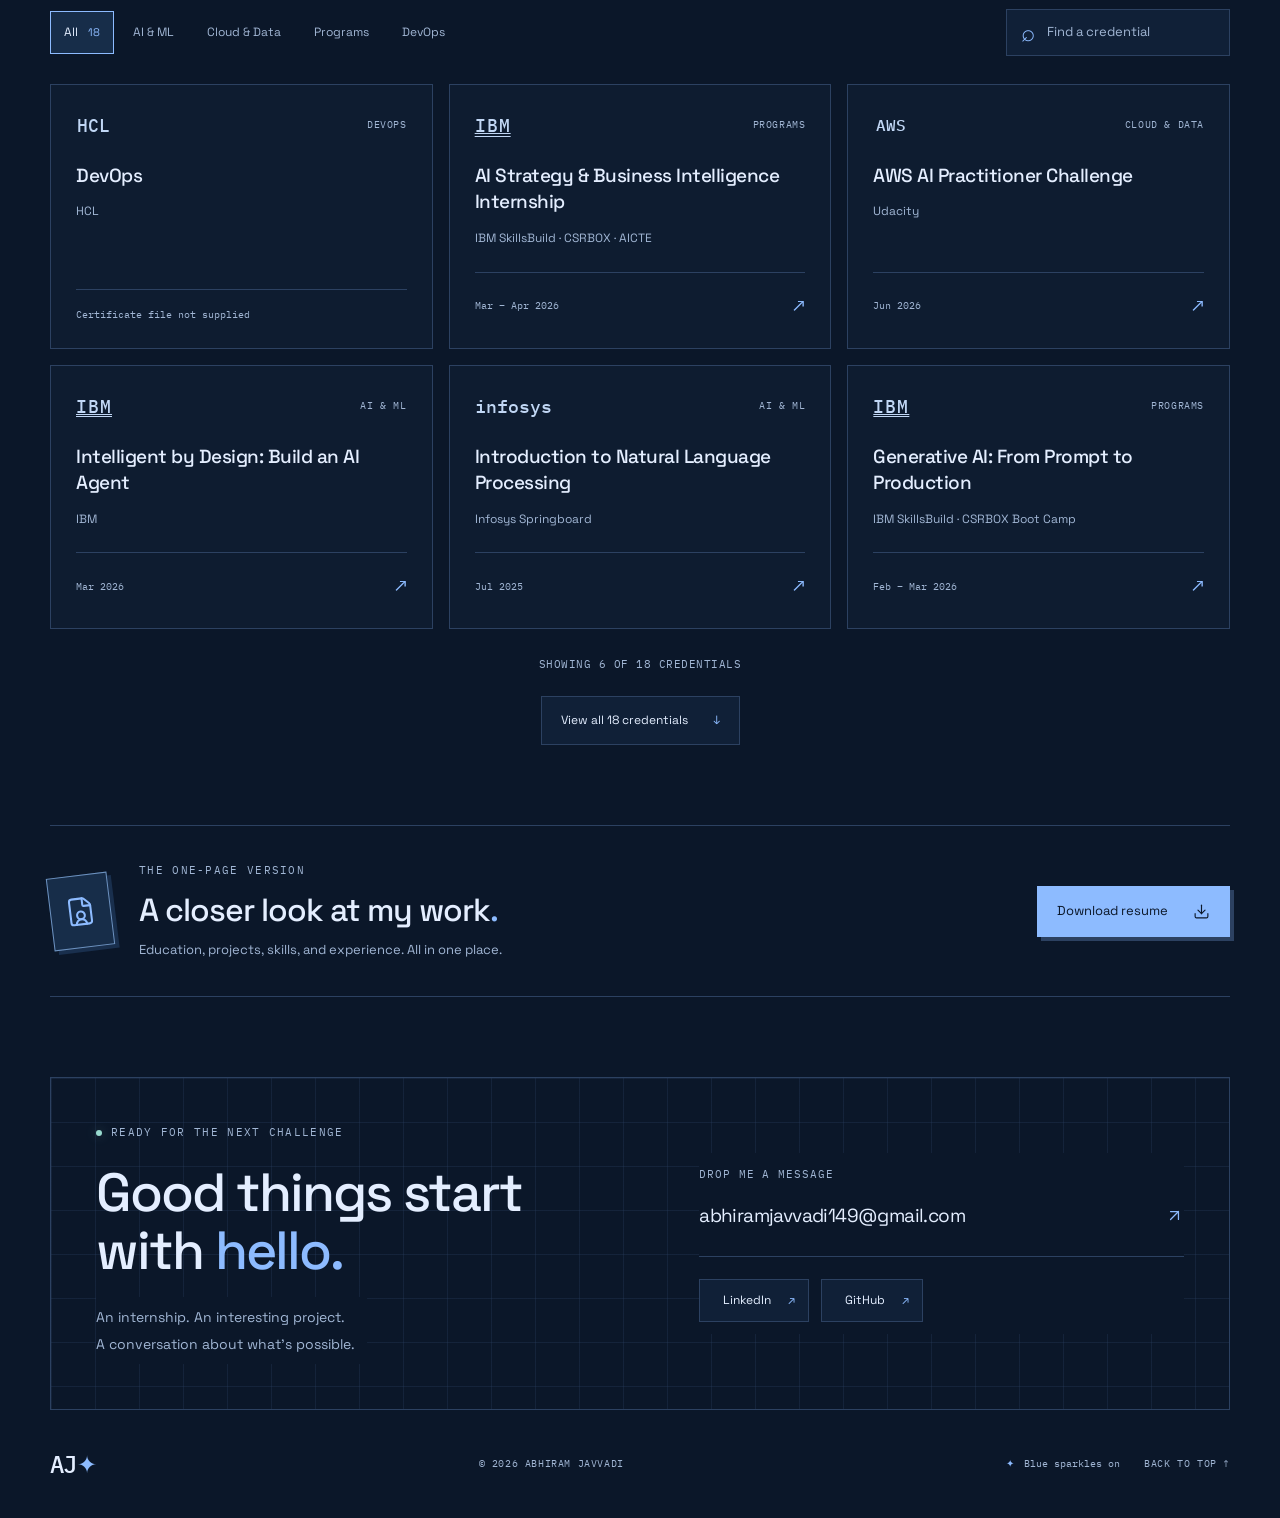
==== commit b08d0c6c: "Update print statement from 'Hello' to 'Goodbye'" ====
--- a/index.html
+++ b/index.html
@@ -1,54 +1,19 @@
 <!doctype html>
-<html lang="en">
-<head>
-<meta charset="utf-8">
-<meta name="viewport" content="width=device-width,initial-scale=1">
-<meta name="theme-color" content="#0b1729">
-<meta name="description" content="Abhiram Javvadi — CSE (AI & ML) student and aspiring AI/ML developer. Explore intelligent applications, projects, education, and learning credentials.">
-<title>Abhiram Javvadi — AI / ML Developer</title>
-<link rel="icon" href="favicon.svg?v=blueprint-2">
-<link rel="preconnect" href="https://fonts.googleapis.com">
-<link rel="preconnect" href="https://fonts.gstatic.com" crossorigin>
-<link href="https://fonts.googleapis.com/css2?family=Space+Grotesk:wght@400;500;600;700&family=IBM+Plex+Mono:wght@400;500&family=DotGothic16&display=swap" rel="stylesheet">
-<link rel="stylesheet" href="styles.css?v=blueprint-2">
-<script src="assets/lucide.min.js" defer></script>
-<script src="app.js?v=blueprint-2" defer></script>
-</head>
-<body>
-
+<html lang="en"><head><meta charset="utf-8"><meta name="viewport" content="width=device-width,initial-scale=1"><meta name="theme-color" content="#0b1729"><meta name="description" content="Abhiram Javvadi — CSE (AI & ML) student and aspiring AI/ML developer. Explore intelligent applications, projects, education, and learning credentials."><title>Abhiram Javvadi — AI / ML Developer</title><link rel="icon" href="favicon.svg?v=blueprint-2"><link rel="preconnect" href="https://fonts.googleapis.com"><link rel="preconnect" href="https://fonts.gstatic.com" crossorigin><link href="https://fonts.googleapis.com/css2?family=Space+Grotesk:wght@400;500;600;700&family=IBM+Plex+Mono:wght@400;500&family=DotGothic16&display=swap" rel="stylesheet"><link rel="stylesheet" href="styles.css?v=blueprint-2"><script src="assets/lucide.min.js" defer></script><script src="app.js?v=blueprint-2" defer></script></head><body>
 <a class="skip-link" href="#main">Skip to content</a>
-
-<header class="site-header shell">
-<a class="wordmark" href="#home" aria-label="Abhiram home">AJ / <span>IN PROGRESS</span></a>
-<nav aria-label="Main navigation">
-<a href="#work">Projects</a>
-<a href="#about">About</a>
-<a href="#experience">Experience</a>
-<a href="#skills">Toolkit</a>
-<a href="#credentials">Credentials</a>
-<a href="resume/Abhiram-Javvadi-Resume.pdf" download="Abhiram-Javvadi-Resume.pdf" class="nav-resume">Resume <span>↗</span></a>
-</nav>
-<a class="nav-contact" href="#contact">Let's connect <i data-lucide="arrow-up-right" aria-hidden="true"></i></a>
-</header>
-
-<main id="main">
-
-<section id="home" class="hero shell" aria-labelledby="hero-title">
-<div class="hero-grid">
-<div class="hero-copy">
-<div class="eyebrow hero-label"><span class="status-dot"></span> ABHIRAM JAVVADI / AI & ML</div>
-<h1 id="hero-title">Ideas into<br> <span>intelligence.</span><br> One build<br> at a time.</h1>
-<p class="hero-description">A curious mind. A growing toolkit.<br> Making AI useful in the everyday.</p>
-<div class="hero-actions">
-<a class="button primary" href="#work">Open the lab <i data-lucide="arrow-down-right" aria-hidden="true"></i></a>
-<a class="text-link" href="https://github.com/abhiram54369" target="_blank" rel="noopener noreferrer">Find me on GitHub <i data-lucide="arrow-up-right" aria-hidden="true"></i></a>
-</div>
-</div>
-
-<div class="notebook-stage" aria-label="A playful builder's notebook">
-<div class="notebook">
-<div class="notebook-top"><span>THE BUILDER'S NOTEBOOK</span><span aria-hidden="true">↗</span></div>
-<pre class="notebook-code"><code><span class="code-key">class</span> Abhiram:
+<header class="site-header shell"><a class="wordmark" href="#home" aria-label="Abhiram home">AJ / <span>IN PROGRESS</span></a><nav aria-label="Main navigation"><a href="#work">Projects</a><a href="#about">About</a><a href="#experience">Experience</a><a href="#skills">Toolkit</a><a href="#credentials">Credentials</a><a href="resume/Abhiram-Javvadi-Resume.pdf" download="Abhiram-Javvadi-Resume.pdf" class="nav-resume">Resume <span>↗</span></a></nav><a class="nav-contact" href="#contact">Let's connect <i data-lucide="arrow-up-right" aria-hidden="true"></i></a></header>
+<main id="main"><section id="home" class="hero shell" aria-labelledby="hero-title">
+  <div class="hero-grid">
+    <div class="hero-copy">
+      <div class="eyebrow hero-label"><span class="status-dot"></span> ABHIRAM JAVVADI / AI & ML</div>
+      <h1 id="hero-title">Ideas into<br> <span>intelligence.</span><br> One build<br> at a time.</h1>
+      <p class="hero-description">A curious mind. A growing toolkit.<br> Making AI useful in the everyday.</p>
+      <div class="hero-actions"><a class="button primary" href="#work">Open the lab <i data-lucide="arrow-down-right" aria-hidden="true"></i></a><a class="text-link" href="https://github.com/abhiram54369" target="_blank" rel="noopener noreferrer">Find me on GitHub <i data-lucide="arrow-up-right" aria-hidden="true"></i></a></div>
+    </div>
+    <div class="notebook-stage" aria-label="A playful builder's notebook">
+      <div class="notebook">
+        <div class="notebook-top"><span>THE BUILDER'S NOTEBOOK</span><span aria-hidden="true">↗</span></div>
+        <pre class="notebook-code"><code><span class="code-key">class</span> Abhiram:
   curiosity = <span class="code-string">"always on"</span>
   focus = [
     <span class="code-string">"machine learning"</span>,
@@ -57,445 +22,96 @@
 
   <span class="code-key">def</span> next_step(self):
     <span class="code-key">return</span> <span class="code-string">"keep building"</span></code></pre>
-<a href="#contact" class="notebook-status"><span class="status-dot"></span> open to AI / ML internships <span aria-hidden="true">↗</span></a>
+        <a href="#contact" class="notebook-status"><span class="status-dot"></span> open to AI / ML internships <span aria-hidden="true">↗</span></a>
+      </div>
+      <div class="notebook-sticker">less theory.<br> more “let's try it.”</div>
+      <span class="notebook-coordinate" aria-hidden="true">FIG. AJ / A WORK IN PROGRESS</span>
+    </div>
+  </div>
+  <div class="hero-foot"><span>CSE (AI & ML) / 3RD YEAR</span><span>SMALL EXPERIMENTS. REAL POSSIBILITIES. <span aria-hidden="true">↘</span></span></div>
+</section>
+<section id="work" class="section shell"><div class="section-heading"><div><div class="eyebrow red">01 / THE EXPERIMENT LOG</div><h2>Things in the making<span class="red">.</span></h2></div><p>Real problems. Thoughtful experiments.<br> One project at a time.</p></div>
+<div class="projects">
+<article class="project-card"><div class="project-visual fitness-preview"><div class="preview-top"><span class="dot-font">BUILD UP<span class="red">®</span></span><span class="preview-pill"><span class="status-dot"></span> LIVE PROJECT</span></div><div class="fitness-content"><span class="mini-label">YOUR NEXT LEVEL STARTS HERE</span><h3 class="dot-font">SHOW UP.<br> BUILD UP<span class="red">.</span></h3><div class="fitness-bars" aria-hidden="true"><span></span><span></span><span></span><span></span><span></span><span></span><span></span><span></span><span></span><span></span><span></span><span></span></div><div class="fitness-foot"><span>TRAIN SMARTER. GET STRONGER.</span><span class="round-arrow">↗</span></div></div><span class="visual-caption">INTERFACE CONCEPT / FITNESS PLATFORM</span></div><div class="project-info"><div class="project-meta"><span>01 / AI × FITNESS</span><span class="live-badge">LIVE ↗</span></div><h3>Build Up</h3><p>A fitness companion with AI workout recommendations and an LLM-powered assistant. Built to make the next step feel achievable.</p><div class="tags"><span>Python</span><span>Flask</span><span>LLM</span><span>AI Recommendations</span></div><div class="project-links"><a href="https://build-up-657t.onrender.com" target="_blank" rel="noopener noreferrer">Visit live project <span>↗</span></a><button data-project="fitness">Project details <span>+</span></button></div></div></article>
+
+<article class="project-card"><div class="project-visual ev-preview"><div class="preview-top"><span class="ev-brand"><span class="red">ϟ</span> CHARGE / INTELLIGENCE</span><span class="preview-pill"><span class="status-dot"></span> LIVE PROJECT</span></div><div class="ev-content"><div class="ev-heading"><div><span class="mini-label">PREDICTIVE MAINTENANCE</span><h3>Understand the signal.<br> Anticipate the fault.</h3></div><span class="ev-bolt">ϟ</span></div><div class="telemetry"><div><span>STATION HEALTH</span><strong>Monitor<span class="red">↗</span></strong></div><div><span>MODEL</span><strong>Random<span class="red">Forest</span></strong></div></div><svg class="signal-chart" viewBox="0 0 500 100" role="img" aria-label="Illustrative telemetry signal"><defs><linearGradient id="chart-fill" x1="0" y1="0" x2="0" y2="1"><stop stop-color="#5b8fff" stop-opacity=".25"/><stop offset="1" stop-color="#5b8fff" stop-opacity="0"/></linearGradient></defs><path d="M0 78L25 70L50 76L75 50L100 55L125 40L150 53L175 35L200 50L225 20L250 40L275 32L300 48L325 19L350 25L375 12L400 33L425 17L450 26L475 10L500 13V100H0Z" fill="url(#chart-fill)"/><path class="signal-baseline" d="M0 78L25 70L50 76L75 50L100 55L125 40L150 53L175 35L200 50L225 20L250 40L275 32L300 48L325 19L350 25L375 12L400 33L425 17L450 26L475 10L500 13" fill="none" stroke="#334e7c" stroke-width="1.4"/><path d="M0 78L25 70L50 76L75 50L100 55L125 40L150 53L175 35L200 50L225 20L250 40L275 32L300 48L325 19L350 25L375 12L400 33L425 17L450 26L475 10L500 13" fill="none" stroke="#5b8fff" stroke-width="2"/></svg></div><span class="visual-caption">ILLUSTRATIVE SIGNAL / NO LIVE STATION DATA</span></div><div class="project-info"><div class="project-meta"><span>02 / ML × SUSTAINABILITY</span><span class="live-badge">LIVE ↗</span></div><h3>EV Station Health Monitor</h3><p>Predictive maintenance and process intelligence for EV charging stations. Connecting station data to actionable health insights.</p><div class="tags"><span>FastAPI</span><span>scikit-learn</span><span>SQLAlchemy</span><span>SQLite</span></div><div class="project-links"><a href="https://ev-health-monitoring-system.onrender.com" target="_blank" rel="noopener noreferrer">Open live app <span>↗</span></a><button data-project="ev">Explore the project <span>↗</span></button><span class="milestone">MILESTONE 03 ✓</span></div></div></article>
+
+<article class="project-card audio-card"><div class="project-visual audio-preview"><div class="preview-top"><span class="ev-brand"><span class="red">◉</span> VOICE / AUTHENTICITY</span><span class="preview-pill">HACKATHON PROJECT</span></div><div class="audio-content"><span class="mini-label">DEEPFAKE AUDIO DETECTION</span><h3>A familiar voice.<br> A different reality<span class="red">.</span></h3><div class="audio-wave" aria-hidden="true"><i style="--bar:18%"></i><i style="--bar:30%"></i><i style="--bar:22%"></i><i style="--bar:46%"></i><i style="--bar:35%"></i><i style="--bar:62%"></i><i style="--bar:48%"></i><i style="--bar:83%"></i><i style="--bar:67%"></i><i style="--bar:95%"></i><i style="--bar:72%"></i><i style="--bar:55%"></i><i style="--bar:88%"></i><i style="--bar:100%"></i><i style="--bar:69%"></i><i style="--bar:84%"></i><i style="--bar:54%"></i><i style="--bar:72%"></i><i style="--bar:93%"></i><i style="--bar:61%"></i><i style="--bar:45%"></i><i style="--bar:78%"></i><i style="--bar:53%"></i><i style="--bar:37%"></i><i style="--bar:61%"></i><i style="--bar:46%"></i><i style="--bar:29%"></i><i style="--bar:39%"></i><i style="--bar:21%"></i><i style="--bar:30%"></i><i style="--bar:16%"></i></div><div class="audio-caption"><span>SIGNAL / VOICE ANALYSIS</span><span class="red">REAL OR SYNTHETIC?</span></div></div><span class="visual-caption">ILLUSTRATIVE AUDIO WAVEFORM / PROJECT CONCEPT</span></div><div class="project-info"><div class="project-meta"><span>03 / AI × AUDIO</span><span class="progress-badge">HACKATHON</span></div><h3>Deepfake Audio Detection</h3><p>A hackathon project exploring how to distinguish authentic voice recordings from AI-generated or manipulated audio.</p><div class="tags"><span>Deepfake Detection</span><span>Voice Analysis</span><span>Audio Authenticity</span></div><div class="project-links"><button data-project="audio">Explore the project <span>↗</span></button><span class="milestone">HACKATHON PROJECT</span></div></div></article><article class="project-card mapping-card">
+<div class="project-visual mapping-preview">
+  <div class="preview-top"><span class="ev-brand"><span class="red">⌖</span> GEO / INTELLIGENCE</span><span class="preview-pill">SMART INDIA HACKATHON</span></div>
+  <div class="mapping-canvas">
+    <div class="mapping-grid" aria-hidden="true"></div>
+    <svg class="parcel-map" viewBox="0 0 520 270" role="img" aria-label="Illustrative urban cadastral map with parcel boundaries, roads and building footprints">
+      <path class="map-road" d="M-10 206 C100 168 142 181 215 125 S370 82 530 30"/>
+      <path class="map-road-edge" d="M-10 206 C100 168 142 181 215 125 S370 82 530 30"/>
+      <path class="map-road" d="M120 -15 C155 75 192 127 235 285"/>
+      <path class="map-road-edge" d="M120 -15 C155 75 192 127 235 285"/>
+      <g class="parcel-lines">
+        <path d="M25 35L115 18L145 88L72 125L20 102Z"/>
+        <path d="M145 18L235 28L250 94L175 112L145 88Z"/>
+        <path d="M260 25L365 5L390 72L300 105L250 94Z"/>
+        <path d="M400 12L500 5L505 85L420 105L390 72Z"/>
+        <path d="M20 120L72 125L145 88L175 112L150 185L55 210Z"/>
+        <path d="M175 112L250 94L300 105L320 178L235 210L150 185Z"/>
+        <path d="M300 105L390 72L420 105L450 180L350 210L320 178Z"/>
+        <path d="M420 105L505 85L525 190L450 180Z"/>
+      </g>
+      <g class="map-buildings">
+        <rect x="43" y="51" width="36" height="24"/><rect x="89" y="42" width="22" height="35"/>
+        <rect x="175" y="42" width="38" height="28"/><rect x="278" y="40" width="42" height="25"/>
+        <rect x="338" y="28" width="25" height="31"/><rect x="438" y="35" width="39" height="26"/>
+        <rect x="82" y="145" width="42" height="24"/><rect x="190" y="139" width="35" height="27"/>
+        <rect x="350" y="132" width="44" height="28"/><rect x="460" y="125" width="30" height="25"/>
+      </g>
+      <g class="map-pins"><circle cx="105" cy="95" r="5"/><circle cx="282" cy="133" r="5"/><circle cx="430" cy="90" r="5"/></g>
+    </svg>
+    <div class="map-coordinates"><span>17°23' N</span><span>78°29' E</span><span>GRID / 04-A</span></div>
+    <div class="map-legend"><span><i class="legend-parcel"></i> PARCEL</span><span><i class="legend-building"></i> BUILDING</span><span><i class="legend-road"></i> ACCESS ROAD</span></div>
+  </div>
+  <span class="visual-caption">ILLUSTRATIVE GIS LAYERS / PARCEL BOUNDARY CONCEPT</span>
 </div>
-<div class="notebook-sticker">less theory.<br> more “let's try it.”</div>
-<span class="notebook-coordinate" aria-hidden="true">FIG. AJ / A WORK IN PROGRESS</span>
-</div>
-</div>
-<div class="hero-foot">
-<span>CSE (AI & ML) / 3RD YEAR</span>
-<span>SMALL EXPERIMENTS. REAL POSSIBILITIES. <span aria-hidden="true">↘</span></span>
-</div>
-</section>
-
-<section id="work" class="section shell">
-<div class="section-heading">
-<div>
-<div class="eyebrow red">01 / THE EXPERIMENT LOG</div>
-<h2>Things in the making<span class="red">.</span></h2>
-</div>
-<p>Real problems. Thoughtful experiments.<br> One project at a time.</p>
-</div>
-
-<div class="projects">
-
-<!-- PROJECT 01: BUILD UP -->
-<article class="project-card">
-<div class="project-visual fitness-preview">
-<div class="preview-top">
-<span class="dot-font">BUILD UP<span class="red">®</span></span>
-<span class="preview-pill"><span class="status-dot"></span> LIVE PROJECT</span>
-</div>
-<div class="fitness-content">
-<span class="mini-label">YOUR NEXT LEVEL STARTS HERE</span>
-<h3 class="dot-font">SHOW UP.<br> BUILD UP<span class="red">.</span></h3>
-<div class="fitness-bars" aria-hidden="true">
-<span></span><span></span><span></span><span></span><span></span><span></span>
-<span></span><span></span><span></span><span></span><span></span><span></span>
-</div>
-<div class="fitness-foot">
-<span>TRAIN SMARTER. GET STRONGER.</span>
-<span class="round-arrow">↗</span>
-</div>
-</div>
-<span class="visual-caption">INTERFACE CONCEPT / FITNESS PLATFORM</span>
-</div>
-
-<div class="project-info">
-<div class="project-meta">
-<span>01 / AI × FITNESS</span>
-<span class="live-badge">LIVE ↗</span>
-</div>
-<h3>Build Up</h3>
-<p>A fitness companion with AI workout recommendations and an LLM-powered assistant. Built to make the next step feel achievable.</p>
-<div class="tags">
-<span>Python</span><span>Flask</span><span>LLM</span><span>AI Recommendations</span>
-</div>
-<div class="project-links">
-<a href="https://build-up-657t.onrender.com" target="_blank" rel="noopener noreferrer">Open live app <span>↗</span></a>
-<button data-project="fitness">Project details <span>+</span></button>
-</div>
-</div>
+<div class="project-info"><div class="project-meta"><span>04 / AI × GEOSPATIAL</span><span class="progress-badge">HACKATHON</span></div><h3>AI-Assisted Urban Cadastral Mapping</h3><p>An AI-based geospatial mapping system for identifying parcel boundaries, buildings, roads, access corridors and land information from aerial imagery.</p><div class="tags"><span>Python</span><span>PyTorch / U-Net</span><span>OpenCV</span><span>GDAL</span><span>GeoPandas</span><span>Shapely</span></div><div class="project-links"><button data-project="mapping">Explore the project <span>↗</span></button><span class="milestone">SMART INDIA HACKATHON</span></div></div>
 </article>
-
-<!-- PROJECT 02: EV HEALTH MONITORING SYSTEM -->
-<article class="project-card">
-<div class="project-visual ev-preview">
-<div class="preview-top">
-<span class="ev-brand"><span class="red">ϟ</span> CHARGE / INTELLIGENCE</span>
-<span class="preview-pill"><span class="status-dot"></span> LIVE PROJECT</span>
-</div>
-
-<div class="ev-content">
-<div class="ev-heading">
-<div>
-<span class="mini-label">PREDICTIVE MAINTENANCE</span>
-<h3>Understand the signal.<br> Anticipate the fault.</h3>
-</div>
-<span class="ev-bolt">ϟ</span>
-</div>
-
-<div class="telemetry">
-<div>
-<span>STATION HEALTH</span>
-<strong>Monitor<span class="red">↗</span></strong>
-</div>
-<div>
-<span>MODEL</span>
-<strong>Random<span class="red">Forest</span></strong>
-</div>
-</div>
-
-<svg class="signal-chart" viewBox="0 0 500 100" role="img" aria-label="Illustrative telemetry signal">
-<defs>
-<linearGradient id="chart-fill" x1="0" y1="0" x2="0" y2="1">
-<stop stop-color="#5b8fff" stop-opacity=".25"/>
-<stop offset="1" stop-color="#5b8fff" stop-opacity="0"/>
-</linearGradient>
-</defs>
-<path d="M0 78L25 70L50 76L75 50L100 55L125 40L150 53L175 35L200 50L225 20L250 40L275 32L300 48L325 19L350 25L375 12L400 33L425 17L450 26L475 10L500 13V100H0Z" fill="url(#chart-fill)"/>
-<path class="signal-baseline" d="M0 78L25 70L50 76L75 50L100 55L125 40L150 53L175 35L200 50L225 20L250 40L275 32L300 48L325 19L350 25L375 12L400 33L425 17L450 26L475 10L500 13" fill="none" stroke="#334e7c" stroke-width="1.4"/>
-<path d="M0 78L25 70L50 76L75 50L100 55L125 40L150 53L175 35L200 50L225 20L250 40L275 32L300 48L325 19L350 25L375 12L400 33L425 17L450 26L475 10L500 13" fill="none" stroke="#5b8fff" stroke-width="2"/>
-</svg>
-</div>
-<span class="visual-caption">ILLUSTRATIVE SIGNAL / NO LIVE STATION DATA</span>
-</div>
-
-<div class="project-info">
-<div class="project-meta">
-<span>02 / ML × SUSTAINABILITY</span>
-<span class="live-badge">LIVE ↗</span>
-</div>
-<h3>EV Station Health Monitor</h3>
-<p>Predictive maintenance and process intelligence for EV charging stations. Connecting station data to actionable health insights.</p>
-<div class="tags">
-<span>FastAPI</span><span>scikit-learn</span><span>SQLAlchemy</span><span>SQLite</span>
-</div>
-<div class="project-links">
-<a href="https://ev-health-monitoring-system.onrender.com" target="_blank" rel="noopener noreferrer">Open live app <span>↗</span></a>
-<button data-project="ev">Project details <span>+</span></button>
-</div>
-</div>
-</article>
-
-<!-- PROJECT 03: DEEPFAKE AUDIO DETECTION -->
-<article class="project-card audio-card">
-<div class="project-visual audio-preview">
-<div class="preview-top">
-<span class="ev-brand"><span class="red">◉</span> VOICE / AUTHENTICITY</span>
-<span class="preview-pill">HACKATHON PROJECT</span>
-</div>
-<div class="audio-content">
-<span class="mini-label">DEEPFAKE AUDIO DETECTION</span>
-<h3>A familiar voice.<br> A different reality<span class="red">.</span></h3>
-<div class="audio-wave" aria-hidden="true">
-<i style="--bar:18%"></i><i style="--bar:30%"></i><i style="--bar:22%"></i><i style="--bar:46%"></i><i style="--bar:35%"></i><i style="--bar:62%"></i><i style="--bar:48%"></i><i style="--bar:83%"></i><i style="--bar:67%"></i><i style="--bar:95%"></i><i style="--bar:72%"></i><i style="--bar:55%"></i><i style="--bar:88%"></i><i style="--bar:100%"></i><i style="--bar:69%"></i><i style="--bar:84%"></i><i style="--bar:54%"></i><i style="--bar:72%"></i><i style="--bar:93%"></i><i style="--bar:61%"></i><i style="--bar:45%"></i><i style="--bar:78%"></i><i style="--bar:53%"></i><i style="--bar:37%"></i><i style="--bar:61%"></i><i style="--bar:46%"></i><i style="--bar:29%"></i><i style="--bar:39%"></i><i style="--bar:21%"></i><i style="--bar:30%"></i><i style="--bar:16%"></i>
-</div>
-<div class="audio-caption">
-<span>SIGNAL / VOICE ANALYSIS</span>
-<span class="red">REAL OR SYNTHETIC?</span>
-</div>
-</div>
-<span class="visual-caption">ILLUSTRATIVE AUDIO WAVEFORM / PROJECT CONCEPT</span>
-</div>
-<div class="project-info">
-<div class="project-meta">
-<span>03 / AI × AUDIO</span>
-<span class="progress-badge">HACKATHON</span>
-</div>
-<h3>Deepfake Audio Detection</h3>
-<p>A hackathon project exploring how to distinguish authentic voice recordings from AI-generated or manipulated audio.</p>
-<div class="tags">
-<span>Deepfake Detection</span><span>Voice Analysis</span><span>Audio Authenticity</span>
-</div>
-<div class="project-links">
-<button data-project="audio">Explore the project <span>↗</span></button>
-<span class="milestone">HACKATHON PROJECT</span>
-</div>
-</div>
-</article>
-
-<!-- PROJECT 04: AI-ASSISTED URBAN CADASTRAL MAPPING -->
-<article class="project-card mapping-card">
-<div class="project-visual mapping-preview">
-<div class="preview-top">
-<span class="ev-brand"><span class="red">⌖</span> GEO / INTELLIGENCE</span>
-<span class="preview-pill">SMART INDIA HACKATHON</span>
-</div>
-<div class="mapping-canvas">
-<div class="mapping-grid" aria-hidden="true"></div>
-<svg class="parcel-map" viewBox="0 0 520 270" role="img" aria-label="Illustrative urban cadastral map with parcel boundaries, roads and building footprints">
-<path class="map-road" d="M-10 206 C100 168 142 181 215 125 S370 82 530 30"/>
-<path class="map-road-edge" d="M-10 206 C100 168 142 181 215 125 S370 82 530 30"/>
-<path class="map-road" d="M120 -15 C155 75 192 127 235 285"/>
-<path class="map-road-edge" d="M120 -15 C155 75 192 127 235 285"/>
-<g class="parcel-lines">
-<path d="M25 35L115 18L145 88L72 125L20 102Z"/>
-<path d="M145 18L235 28L250 94L175 112L145 88Z"/>
-<path d="M260 25L365 5L390 72L300 105L250 94Z"/>
-<path d="M400 12L500 5L505 85L420 105L390 72Z"/>
-<path d="M20 120L72 125L145 88L175 112L150 185L55 210Z"/>
-<path d="M175 112L250 94L300 105L320 178L235 210L150 185Z"/>
-<path d="M300 105L390 72L420 105L450 180L350 210L320 178Z"/>
-<path d="M420 105L505 85L525 190L450 180Z"/>
-</g>
-<g class="map-buildings">
-<rect x="43" y="51" width="36" height="24"/><rect x="89" y="42" width="22" height="35"/>
-<rect x="175" y="42" width="38" height="28"/><rect x="278" y="40" width="42" height="25"/>
-<rect x="338" y="28" width="25" height="31"/><rect x="438" y="35" width="39" height="26"/>
-<rect x="82" y="145" width="42" height="24"/><rect x="190" y="139" width="35" height="27"/>
-<rect x="350" y="132" width="44" height="28"/><rect x="460" y="125" width="30" height="25"/>
-</g>
-<g class="map-pins">
-<circle cx="105" cy="95" r="5"/><circle cx="282" cy="133" r="5"/><circle cx="430" cy="90" r="5"/>
-</g>
-</svg>
-<div class="map-coordinates"><span>17°23' N</span><span>78°29' E</span><span>GRID / 04-A</span></div>
-<div class="map-legend">
-<span><i class="legend-parcel"></i> PARCEL</span>
-<span><i class="legend-building"></i> BUILDING</span>
-<span><i class="legend-road"></i> ACCESS ROAD</span>
-</div>
-</div>
-<span class="visual-caption">ILLUSTRATIVE GIS LAYERS / PARCEL BOUNDARY CONCEPT</span>
-</div>
-<div class="project-info">
-<div class="project-meta">
-<span>04 / AI × GEOSPATIAL</span>
-<span class="progress-badge">HACKATHON</span>
-</div>
-<h3>AI-Assisted Urban Cadastral Mapping</h3>
-<p>An AI-based geospatial mapping system for identifying parcel boundaries, buildings, roads, access corridors and land information from aerial imagery.</p>
-<div class="tags">
-<span>Python</span><span>PyTorch / U-Net</span><span>OpenCV</span><span>GDAL</span><span>GeoPandas</span><span>Shapely</span>
-</div>
-<div class="project-links">
-<button data-project="mapping">Explore the project <span>↗</span></button>
-<span class="milestone">SMART INDIA HACKATHON</span>
-</div>
-</div>
-</article>
-
-<!-- PROJECT 05: IMAGE FORGERY DETECTION -->
 <article class="project-card forgery-card">
 <div class="project-visual forgery-preview">
-<div class="preview-top">
-<span class="ev-brand"><span class="red">◉</span> IMAGE / FORENSICS</span>
-<span class="preview-pill">ML PROJECT</span>
+  <div class="preview-top"><span class="ev-brand"><span class="red">◉</span> IMAGE / FORENSICS</span><span class="preview-pill">ML PROJECT</span></div>
+  <div class="forgery-workspace">
+    <div class="forgery-heading"><span class="mini-label">TAMPER ANALYSIS / FRAME 0084</span><span class="forgery-status"><i></i> SCAN COMPLETE</span></div>
+    <div class="forgery-comparison">
+      <div class="forgery-image original-image">
+        <div class="image-scene"><span class="scene-sun"></span><span class="scene-hill hill-one"></span><span class="scene-hill hill-two"></span><span class="scene-building"></span><span class="scene-ground"></span></div>
+        <span class="image-label">SOURCE IMAGE</span>
+      </div>
+      <div class="forgery-image altered-image">
+        <div class="image-scene"><span class="scene-sun"></span><span class="scene-hill hill-one"></span><span class="scene-hill hill-two"></span><span class="scene-building"></span><span class="scene-ground"></span><span class="tamper-region"></span><span class="scan-line"></span></div>
+        <span class="image-label">SUSPICIOUS REGION</span>
+      </div>
+    </div>
+    <div class="forgery-analysis">
+      <div><span class="mini-label">DETECTION TASK</span><strong>COPY-MOVE / SPLICING</strong></div>
+      <div class="analysis-meter"><span></span></div>
+      <span class="analysis-value">REGION FLAGGED</span>
+    </div>
+    <div class="forgery-pixels" aria-hidden="true"><i></i><i></i><i></i><i></i><i></i><i></i><i></i><i></i><i></i><i></i><i></i><i></i><i></i><i></i><i></i><i></i><i></i><i></i><i></i><i></i><i></i><i></i><i></i><i></i></div>
+  </div>
+  <span class="visual-caption">ILLUSTRATIVE FORENSIC COMPARISON / NOT A MODEL OUTPUT</span>
 </div>
-<div class="forgery-workspace">
-<div class="forgery-heading">
-<span class="mini-label">TAMPER ANALYSIS / FRAME 0084</span>
-<span class="forgery-status"><i></i> SCAN COMPLETE</span>
-</div>
-<div class="forgery-comparison">
-<div class="forgery-image original-image">
-<div class="image-scene">
-<span class="scene-sun"></span><span class="scene-hill hill-one"></span><span class="scene-hill hill-two"></span><span class="scene-building"></span><span class="scene-ground"></span>
-</div>
-<span class="image-label">SOURCE IMAGE</span>
-</div>
-<div class="forgery-image altered-image">
-<div class="image-scene">
-<span class="scene-sun"></span><span class="scene-hill hill-one"></span><span class="scene-hill hill-two"></span><span class="scene-building"></span><span class="scene-ground"></span><span class="tamper-region"></span><span class="scan-line"></span>
-</div>
-<span class="image-label">SUSPICIOUS REGION</span>
-</div>
-</div>
-<div class="forgery-analysis">
-<div><span class="mini-label">DETECTION TASK</span><strong>COPY-MOVE / SPLICING</strong></div>
-<div class="analysis-meter"><span></span></div>
-<span class="analysis-value">REGION FLAGGED</span>
-</div>
-<div class="forgery-pixels" aria-hidden="true">
-<i></i><i></i><i></i><i></i><i></i><i></i><i></i><i></i><i></i><i></i><i></i><i></i><i></i><i></i><i></i><i></i><i></i><i></i><i></i><i></i><i></i><i></i><i></i><i></i>
-</div>
-</div>
-<span class="visual-caption">ILLUSTRATIVE FORENSIC COMPARISON / NOT A MODEL OUTPUT</span>
-</div>
-<div class="project-info">
-<div class="project-meta">
-<span>05 / ML × IMAGE FORENSICS</span>
-<span class="progress-badge">IN DEVELOPMENT</span>
-</div>
-<h3>Image Forgery Detection Using Multiple Datasets</h3>
-<p>An ML-based image-forensics system for detecting manipulated images, identifying forgery types and localizing suspicious regions.</p>
-<div class="tags">
-<span>Python</span><span>Machine Learning</span><span>Image Processing</span><span>Feature Analysis</span><span>Computer Vision</span>
-</div>
-<div class="project-links">
-<button data-project="forgery">Explore the project <span>↗</span></button>
-<span class="milestone">IMAGE FORENSICS</span>
-</div>
-</div>
-</article>
+<div class="project-info"><div class="project-meta"><span>05 / ML × IMAGE FORENSICS</span><span class="progress-badge">IN DEVELOPMENT</span></div><h3>Image Forgery Detection Using Multiple Datasets</h3><p>An ML-based image-forensics system for detecting manipulated images, identifying forgery types and localizing suspicious regions.</p><div class="tags"><span>Python</span><span>Machine Learning</span><span>Image Processing</span><span>Feature Analysis</span><span>Computer Vision</span></div><div class="project-links"><button data-project="forgery">Explore the project <span>↗</span></button><span class="milestone">IMAGE FORENSICS</span></div></div>
+</article></div></section>
 
-</div>
+
+<section id="about" class="section shell about-section"><div class="about-copy"><div class="eyebrow">02 / THE PERSON BEHIND THE BUILDS</div><h2>Learning never<br> goes offline<span>.</span></h2><p>I'm Abhiram Javvadi, a third-year B.Tech student exploring how AI can become useful, everyday software. My projects connect that curiosity to fitness, EV infrastructure, and voice authenticity.</p><p>I learn the fundamentals, build something real, and keep asking better questions.</p><a class="text-link" href="https://www.linkedin.com/in/abhiram-javvadi-a085bb3a4/" target="_blank" rel="noopener noreferrer">More about me on LinkedIn <i data-lucide="arrow-up-right" aria-hidden="true"></i></a></div><div class="education-panel"><div class="education-index" aria-hidden="true">FIELD NOTES / 02</div><div class="panel-heading"><span class="eyebrow">THE LEARNING JOURNEY</span><i data-lucide="graduation-cap" aria-hidden="true"></i></div><article class="education-row"><div class="education-icon"><i data-lucide="book-open" aria-hidden="true"></i></div><div><span class="small-label">CURRENTLY STUDYING</span><h3>B.Tech CSE (AI & ML)</h3><p>C. R. Rao AIMSCS</p><span class="education-state"><span class="status-dot green"></span> 3rd year student</span></div></article><article class="education-row"><div class="education-icon"><i data-lucide="badge-check" aria-hidden="true"></i></div><div><span class="small-label">COMPLETED TRAINING</span><h3>AI/ML Track</h3><p>IIIT Hyderabad · iHub</p><span class="education-state">February – September <span class="accent">✓</span></span></div></article></div></section>
+<section id="experience" class="section shell" aria-labelledby="experience-title">
+  <div class="section-heading"><div><div class="eyebrow">03 / EXPERIENCE</div><h2 id="experience-title">Learning, put to work<span>.</span></h2></div><p>Hands-on experience.<br> Another step forward.</p></div>
+  <article class="experience-entry reveal">
+    <div class="experience-icon" aria-hidden="true"><i data-lucide="briefcase-business"></i></div>
+    <div class="experience-copy"><div class="small-label">INFOSYS SPRINGBOARD</div><h3>Virtual Intern</h3><p>Completed the Infosys Springboard Virtual Internship 7.0.</p></div>
+    <span class="experience-state"><i data-lucide="badge-check" aria-hidden="true"></i> Completed</span>
+  </article>
 </section>
+<section id="skills" class="section shell"><div class="section-heading"><div><div class="eyebrow">04 / THE TOOLKIT</div><h2>The tools behind the thinking<span>.</span></h2></div><p>Foundations I'm building on.<br> Technologies I'm putting to work.</p></div><div class="tool-grid"><article class="tool-card"><span class="tool-icon"><i data-lucide="code-xml" aria-hidden="true"></i></span><span class="small-label">THE FOUNDATIONS</span><h3>Write the logic.</h3><div class="tags"><span>Python</span><span>C</span></div></article><article class="tool-card"><span class="tool-icon"><i data-lucide="layers-3" aria-hidden="true"></i></span><span class="small-label">THE APPLICATIONS</span><h3>Bring it to life.</h3><div class="tags"><span>Flask</span><span>FastAPI</span><span>SQLAlchemy</span><span>SQLite</span><span>Pydantic</span></div></article><article class="tool-card"><span class="tool-icon"><i data-lucide="brain-circuit" aria-hidden="true"></i></span><span class="small-label">THE INTELLIGENCE</span><h3>Find the signal.</h3><div class="tags"><span>scikit-learn</span><span>Random Forest</span><span>LLMs</span><span>AI agents</span></div></article></div><div class="learning-radar"><span class="small-label">ON MY LEARNING RADAR</span><p>NLP <span>·</span> Data science <span>·</span> Generative AI <span>·</span> Cloud fundamentals</p></div></section>
+<section id="credentials" class="section shell"><div class="section-heading"><div><div class="eyebrow">05 / CONTINUOUS LEARNING</div><h2>Curiosity, backed by effort<span>.</span></h2></div><p>Courses, programs, and hands-on learning.<br> 18 credentials. A lot more to explore.</p></div><div class="credential-controls"><div class="filter-tabs" role="group" aria-label="Filter credentials"><button class="active" data-filter="All" aria-pressed="true">All <span>18</span></button><button data-filter="AI & ML" aria-pressed="false">AI & ML</button><button data-filter="Cloud & Data" aria-pressed="false">Cloud & Data</button><button data-filter="Programs" aria-pressed="false">Programs</button><button data-filter="DevOps" aria-pressed="false">DevOps</button></div><label class="search-box"><span aria-hidden="true">⌕</span><input id="certificate-search" type="search" placeholder="Find a credential" aria-label="Search credentials"></label></div><div id="certificate-grid" class="certificate-grid"></div><div id="certificate-status" class="credential-status" aria-live="polite"></div><button id="show-more" class="button secondary">Explore all credentials <span>↓</span></button></section>
 
-<section id="about" class="section shell about-section">
-<div class="about-copy">
-<div class="eyebrow">02 / THE PERSON BEHIND THE BUILDS</div>
-<h2>Learning never<br> goes offline<span>.</span></h2>
-<p>I'm Abhiram Javvadi, a third-year B.Tech student exploring how AI can become useful, everyday software. My projects connect that curiosity to fitness, EV infrastructure, and voice authenticity.</p>
-<p>I learn the fundamentals, build something real, and keep asking better questions.</p>
-<a class="text-link" href="https://www.linkedin.com/in/abhiram-javvadi-a085bb3a4/" target="_blank" rel="noopener noreferrer">More about me on LinkedIn <i data-lucide="arrow-up-right" aria-hidden="true"></i></a>
-</div>
-
-<div class="education-panel">
-<div class="education-index" aria-hidden="true">FIELD NOTES / 02</div>
-<div class="panel-heading">
-<span class="eyebrow">THE LEARNING JOURNEY</span>
-<i data-lucide="graduation-cap" aria-hidden="true"></i>
-</div>
-<article class="education-row">
-<div class="education-icon"><i data-lucide="book-open" aria-hidden="true"></i></div>
-<div>
-<span class="small-label">CURRENTLY STUDYING</span>
-<h3>B.Tech CSE (AI & ML)</h3>
-<p>C. R. Rao AIMSCS</p>
-<span class="education-state"><span class="status-dot green"></span> 3rd year student</span>
-</div>
-</article>
-<article class="education-row">
-<div class="education-icon"><i data-lucide="badge-check" aria-hidden="true"></i></div>
-<div>
-<span class="small-label">COMPLETED TRAINING</span>
-<h3>AI/ML Track</h3>
-<p>IIIT Hyderabad · iHub</p>
-<span class="education-state">February – September <span class="accent">✓</span></span>
-</div>
-</article>
-</div>
-</section>
-
-<section id="experience" class="section shell" aria-labelledby="experience-title">
-<div class="section-heading">
-<div>
-<div class="eyebrow">03 / EXPERIENCE</div>
-<h2 id="experience-title">Learning, put to work<span>.</span></h2>
-</div>
-<p>Hands-on experience.<br> Another step forward.</p>
-</div>
-<article class="experience-entry reveal">
-<div class="experience-icon" aria-hidden="true"><i data-lucide="briefcase-business"></i></div>
-<div class="experience-copy">
-<div class="small-label">INFOSYS SPRINGBOARD</div>
-<h3>Virtual Intern</h3>
-<p>Completed the Infosys Springboard Virtual Internship 7.0.</p>
-</div>
-<span class="experience-state"><i data-lucide="badge-check" aria-hidden="true"></i> Completed</span>
-</article>
-</section>
-
-<section id="skills" class="section shell">
-<div class="section-heading">
-<div>
-<div class="eyebrow">04 / THE TOOLKIT</div>
-<h2>The tools behind the thinking<span>.</span></h2>
-</div>
-<p>Foundations I'm building on.<br> Technologies I'm putting to work.</p>
-</div>
-<div class="tool-grid">
-<article class="tool-card">
-<span class="tool-icon"><i data-lucide="code-xml" aria-hidden="true"></i></span>
-<span class="small-label">THE FOUNDATIONS</span>
-<h3>Write the logic.</h3>
-<div class="tags"><span>Python</span><span>C</span></div>
-</article>
-<article class="tool-card">
-<span class="tool-icon"><i data-lucide="layers-3" aria-hidden="true"></i></span>
-<span class="small-label">THE APPLICATIONS</span>
-<h3>Bring it to life.</h3>
-<div class="tags"><span>Flask</span><span>FastAPI</span><span>SQLAlchemy</span><span>SQLite</span><span>Pydantic</span></div>
-</article>
-<article class="tool-card">
-<span class="tool-icon"><i data-lucide="brain-circuit" aria-hidden="true"></i></span>
-<span class="small-label">THE INTELLIGENCE</span>
-<h3>Find the signal.</h3>
-<div class="tags"><span>scikit-learn</span><span>Random Forest</span><span>LLMs</span><span>AI agents</span></div>
-</article>
-</div>
-<div class="learning-radar">
-<span class="small-label">ON MY LEARNING RADAR</span>
-<p>NLP <span>·</span> Data science <span>·</span> Generative AI <span>·</span> Cloud fundamentals</p>
-</div>
-</section>
-
-<section id="credentials" class="section shell">
-<div class="section-heading">
-<div>
-<div class="eyebrow">05 / CONTINUOUS LEARNING</div>
-<h2>Curiosity, backed by effort<span>.</span></h2>
-</div>
-<p>Courses, programs, and hands-on learning.<br> 18 credentials. A lot more to explore.</p>
-</div>
-<div class="credential-controls">
-<div class="filter-tabs" role="group" aria-label="Filter credentials">
-<button class="active" data-filter="All" aria-pressed="true">All <span>18</span></button>
-<button data-filter="AI & ML" aria-pressed="false">AI & ML</button>
-<button data-filter="Cloud & Data" aria-pressed="false">Cloud & Data</button>
-<button data-filter="Programs" aria-pressed="false">Programs</button>
-<button data-filter="DevOps" aria-pressed="false">DevOps</button>
-</div>
-<label class="search-box">
-<span aria-hidden="true">⌕</span>
-<input id="certificate-search" type="search" placeholder="Find a credential" aria-label="Search credentials">
-</label>
-</div>
-<div id="certificate-grid" class="certificate-grid"></div>
-<div id="certificate-status" class="credential-status" aria-live="polite"></div>
-<button id="show-more" class="button secondary">Explore all credentials <span>↓</span></button>
-</section>
-
-<section id="resume" class="shell resume-section">
-<div class="resume-icon"><i data-lucide="file-user" aria-hidden="true"></i></div>
-<div>
-<div class="eyebrow">THE ONE-PAGE VERSION</div>
-<h2>A closer look at my work<span>.</span></h2>
-<p>Education, projects, skills, and experience. All in one place.</p>
-</div>
-<a class="button primary" href="resume/Abhiram-Javvadi-Resume.pdf" download="Abhiram-Javvadi-Resume.pdf">Download resume <i data-lucide="download" aria-hidden="true"></i></a>
-</section>
-
-<section id="contact" class="shell contact-section">
-<div class="contact-panel">
-<div>
-<div class="eyebrow"><span class="status-dot green"></span> READY FOR THE NEXT CHALLENGE</div>
-<h2>Good things start<br> with <span>hello.</span></h2>
-<p>An internship. An interesting project.<br> A conversation about what's possible.</p>
-</div>
-<div class="contact-links">
-<a class="email-link" href="mailto:abhiramjavvadi149@gmail.com">
-<span class="small-label">DROP ME A MESSAGE</span>
-<span>abhiramjavvadi149@gmail.com <i data-lucide="arrow-up-right" aria-hidden="true"></i></span>
-</a>
-<div class="social-links">
-<a href="https://www.linkedin.com/in/abhiram-javvadi-a085bb3a4/" target="_blank" rel="noopener noreferrer"><i data-lucide="linkedin" aria-hidden="true"></i> LinkedIn <span>↗</span></a>
-<a href="https://github.com/abhiram54369" target="_blank" rel="noopener noreferrer"><i data-lucide="github" aria-hidden="true"></i> GitHub <span>↗</span></a>
-</div>
-</div>
-</div>
-</section>
-
-</main>
-
-<footer class="site-footer shell">
-<a class="wordmark" href="#home" aria-label="Back to home">AJ<span>✦</span></a>
-<span>© <span id="year">2026</span> ABHIRAM JAVVADI</span>
-<div class="footer-actions">
-<button id="sparkle-toggle" type="button" aria-pressed="true"><span aria-hidden="true">✦</span> Blue sparkles on</button>
-<a href="#home">BACK TO TOP ↑</a>
-</div>
-</footer>
-
-<dialog id="project-dialog" aria-labelledby="dialog-title">
-<button class="dialog-close" aria-label="Close project details">×</button>
-<div id="dialog-content"></div>
-</dialog>
-
-<div id="sparkle-layer" aria-hidden="true"></div>
-
-</body>
-</html>
+<section id="resume" class="shell resume-section"><div class="resume-icon"><i data-lucide="file-user" aria-hidden="true"></i></div><div><div class="eyebrow">THE ONE-PAGE VERSION</div><h2>A closer look at my work<span>.</span></h2><p>Education, projects, skills, and experience. All in one place.</p></div><a class="button primary" href="resume/Abhiram-Javvadi-Resume.pdf" download="Abhiram-Javvadi-Resume.pdf">Download resume <i data-lucide="download" aria-hidden="true"></i></a></section>
+<section id="contact" class="shell contact-section"><div class="contact-panel"><div><div class="eyebrow"><span class="status-dot green"></span> READY FOR THE NEXT CHALLENGE</div><h2>Good things start<br> with <span>hello.</span></h2><p>An internship. An interesting project.<br> A conversation about what's possible.</p></div><div class="contact-links"><a class="email-link" href="mailto:abhiramjavvadi149@gmail.com"><span class="small-label">DROP ME A MESSAGE</span><span>abhiramjavvadi149@gmail.com <i data-lucide="arrow-up-right" aria-hidden="true"></i></span></a><div class="social-links"><a href="https://www.linkedin.com/in/abhiram-javvadi-a085bb3a4/" target="_blank" rel="noopener noreferrer"><i data-lucide="linkedin" aria-hidden="true"></i> LinkedIn <span>↗</span></a><a href="https://github.com/abhiram54369" target="_blank" rel="noopener noreferrer"><i data-lucide="github" aria-hidden="true"></i> GitHub <span>↗</span></a></div></div></div></section>
+</main><footer class="site-footer shell"><a class="wordmark" href="#home" aria-label="Back to home">AJ<span>✦</span></a><span>© <span id="year">2026</span> ABHIRAM JAVVADI</span><div class="footer-actions"><button id="sparkle-toggle" type="button" aria-pressed="true"><span aria-hidden="true">✦</span> Blue sparkles on</button><a href="#home">BACK TO TOP ↑</a></div></footer><dialog id="project-dialog" aria-labelledby="dialog-title"><button class="dialog-close" aria-label="Close project details">×</button><div id="dialog-content"></div></dialog><div id="sparkle-layer" aria-hidden="true"></div></body></html>
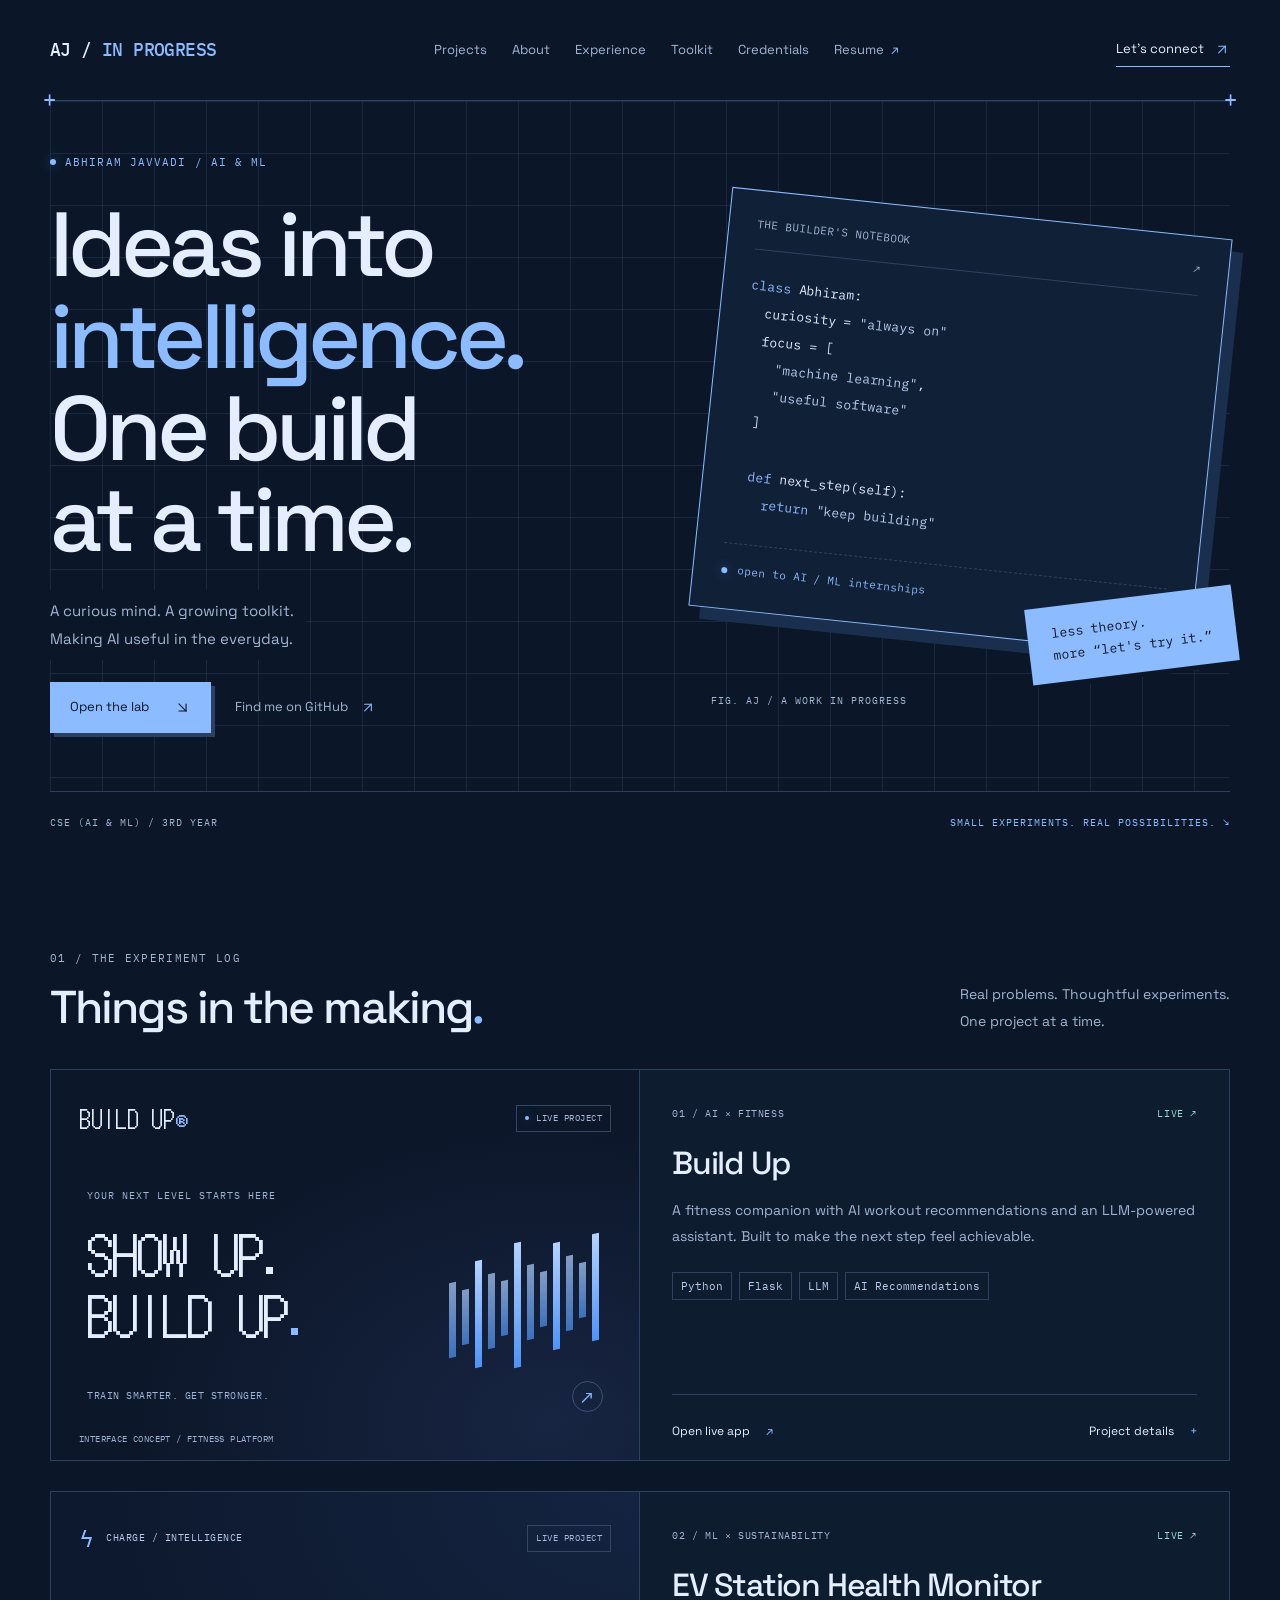
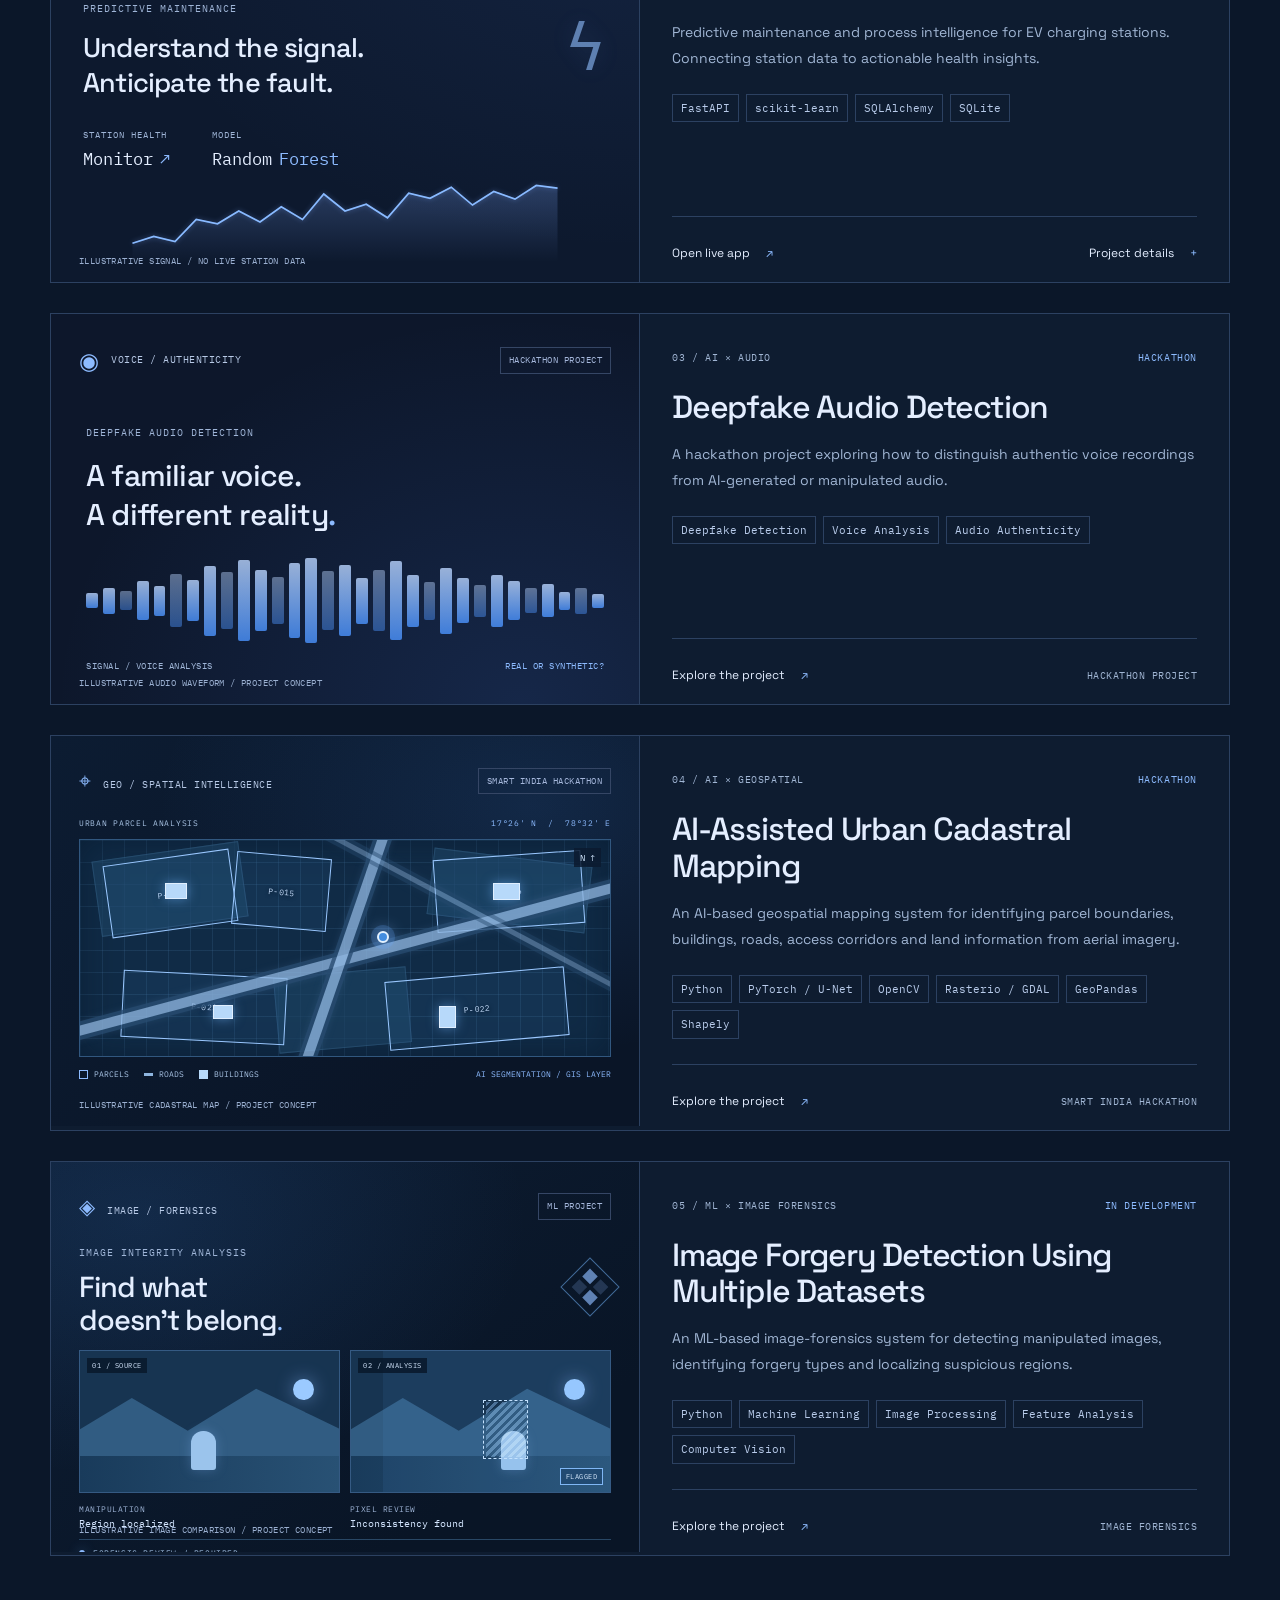
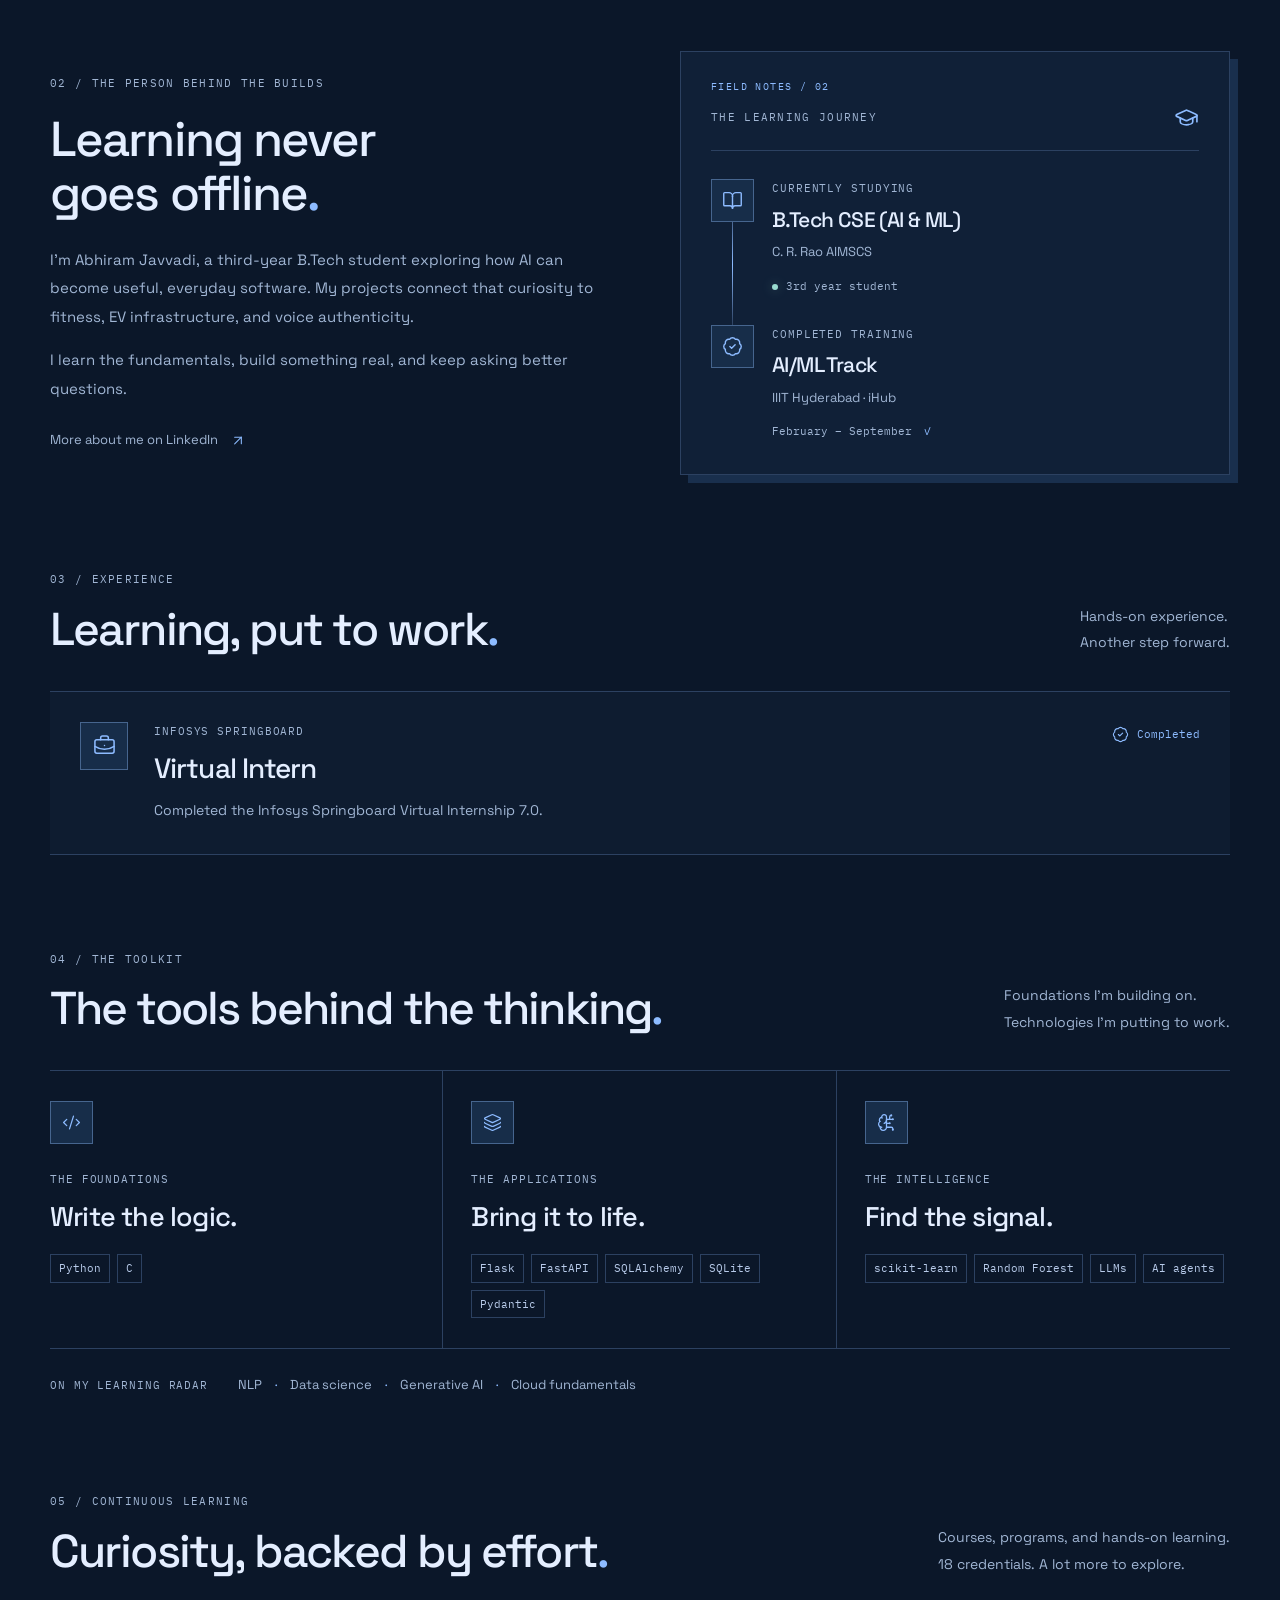
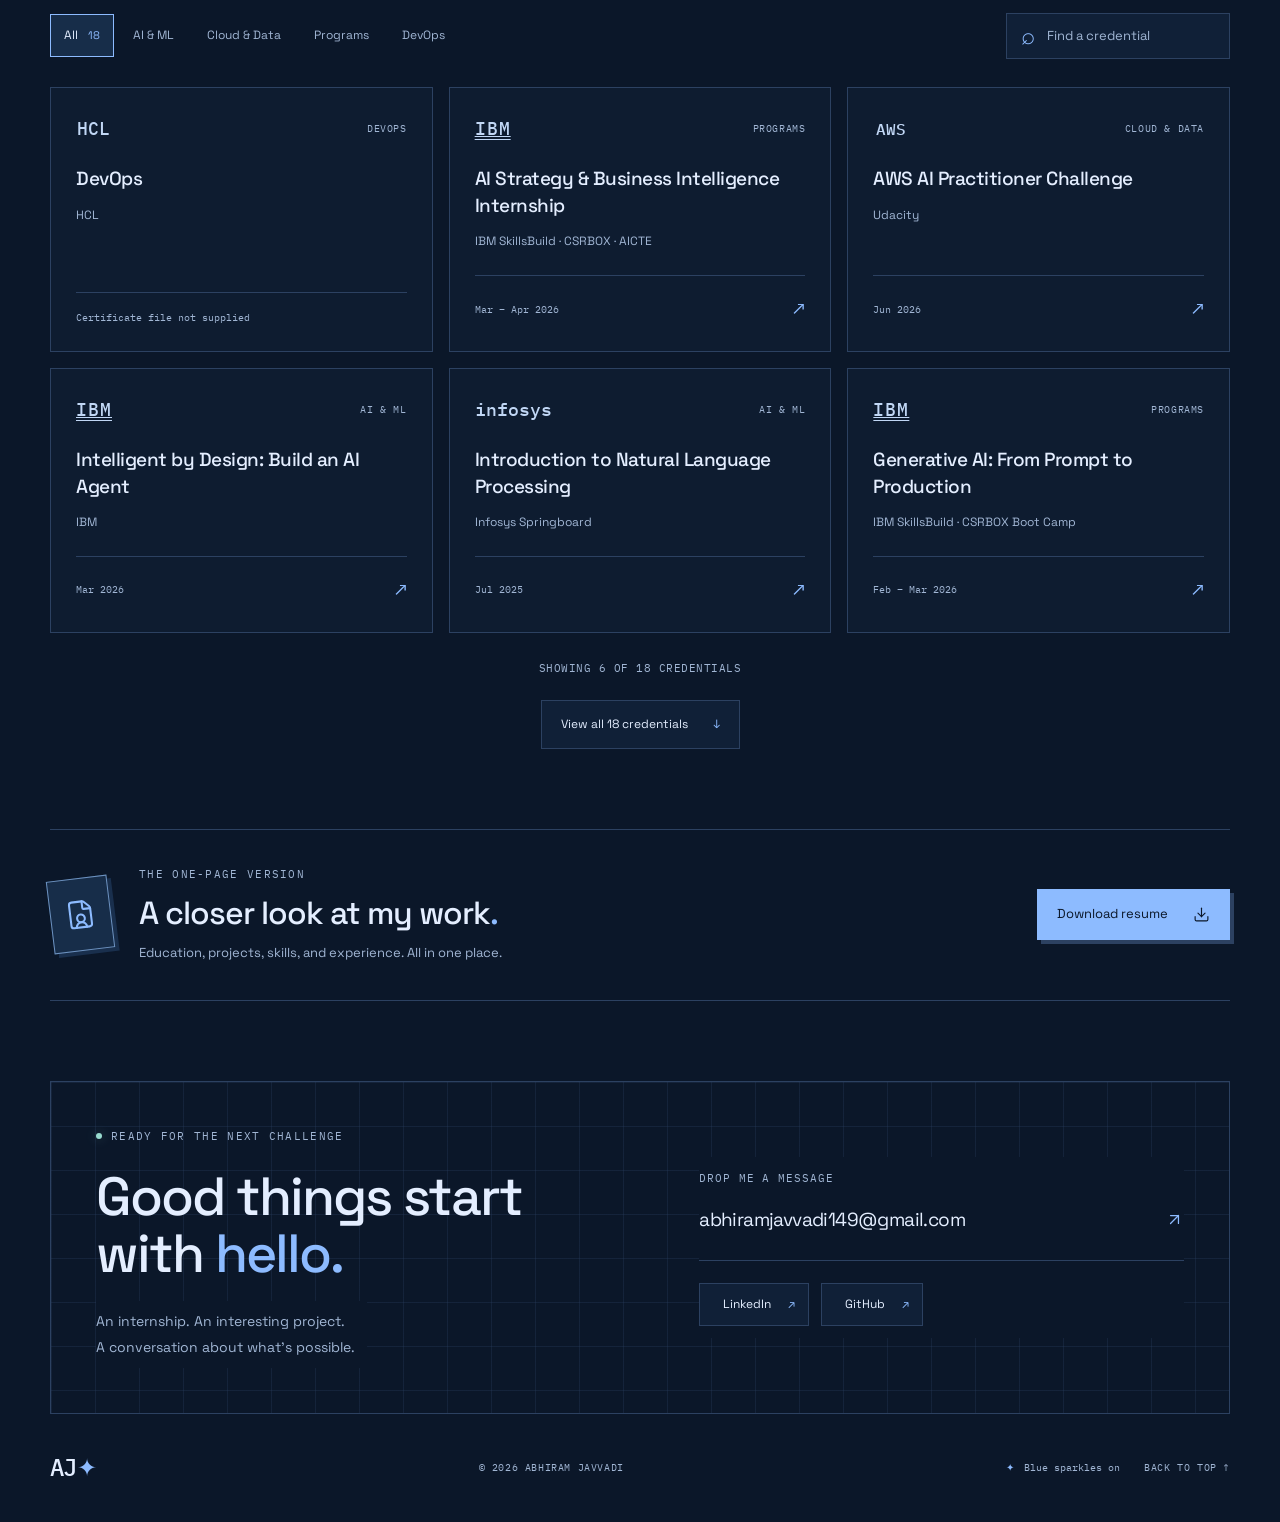
==== commit 25791aef: "Update print statement from 'Hello' to 'Goodbye'" ====
--- a/index.html
+++ b/index.html
@@ -32,71 +32,99 @@
 </section>
 <section id="work" class="section shell"><div class="section-heading"><div><div class="eyebrow red">01 / THE EXPERIMENT LOG</div><h2>Things in the making<span class="red">.</span></h2></div><p>Real problems. Thoughtful experiments.<br> One project at a time.</p></div>
 <div class="projects">
-<article class="project-card"><div class="project-visual fitness-preview"><div class="preview-top"><span class="dot-font">BUILD UP<span class="red">®</span></span><span class="preview-pill"><span class="status-dot"></span> LIVE PROJECT</span></div><div class="fitness-content"><span class="mini-label">YOUR NEXT LEVEL STARTS HERE</span><h3 class="dot-font">SHOW UP.<br> BUILD UP<span class="red">.</span></h3><div class="fitness-bars" aria-hidden="true"><span></span><span></span><span></span><span></span><span></span><span></span><span></span><span></span><span></span><span></span><span></span><span></span></div><div class="fitness-foot"><span>TRAIN SMARTER. GET STRONGER.</span><span class="round-arrow">↗</span></div></div><span class="visual-caption">INTERFACE CONCEPT / FITNESS PLATFORM</span></div><div class="project-info"><div class="project-meta"><span>01 / AI × FITNESS</span><span class="live-badge">LIVE ↗</span></div><h3>Build Up</h3><p>A fitness companion with AI workout recommendations and an LLM-powered assistant. Built to make the next step feel achievable.</p><div class="tags"><span>Python</span><span>Flask</span><span>LLM</span><span>AI Recommendations</span></div><div class="project-links"><a href="https://build-up-657t.onrender.com" target="_blank" rel="noopener noreferrer">Visit live project <span>↗</span></a><button data-project="fitness">Project details <span>+</span></button></div></div></article>
 
-<article class="project-card"><div class="project-visual ev-preview"><div class="preview-top"><span class="ev-brand"><span class="red">ϟ</span> CHARGE / INTELLIGENCE</span><span class="preview-pill"><span class="status-dot"></span> LIVE PROJECT</span></div><div class="ev-content"><div class="ev-heading"><div><span class="mini-label">PREDICTIVE MAINTENANCE</span><h3>Understand the signal.<br> Anticipate the fault.</h3></div><span class="ev-bolt">ϟ</span></div><div class="telemetry"><div><span>STATION HEALTH</span><strong>Monitor<span class="red">↗</span></strong></div><div><span>MODEL</span><strong>Random<span class="red">Forest</span></strong></div></div><svg class="signal-chart" viewBox="0 0 500 100" role="img" aria-label="Illustrative telemetry signal"><defs><linearGradient id="chart-fill" x1="0" y1="0" x2="0" y2="1"><stop stop-color="#5b8fff" stop-opacity=".25"/><stop offset="1" stop-color="#5b8fff" stop-opacity="0"/></linearGradient></defs><path d="M0 78L25 70L50 76L75 50L100 55L125 40L150 53L175 35L200 50L225 20L250 40L275 32L300 48L325 19L350 25L375 12L400 33L425 17L450 26L475 10L500 13V100H0Z" fill="url(#chart-fill)"/><path class="signal-baseline" d="M0 78L25 70L50 76L75 50L100 55L125 40L150 53L175 35L200 50L225 20L250 40L275 32L300 48L325 19L350 25L375 12L400 33L425 17L450 26L475 10L500 13" fill="none" stroke="#334e7c" stroke-width="1.4"/><path d="M0 78L25 70L50 76L75 50L100 55L125 40L150 53L175 35L200 50L225 20L250 40L275 32L300 48L325 19L350 25L375 12L400 33L425 17L450 26L475 10L500 13" fill="none" stroke="#5b8fff" stroke-width="2"/></svg></div><span class="visual-caption">ILLUSTRATIVE SIGNAL / NO LIVE STATION DATA</span></div><div class="project-info"><div class="project-meta"><span>02 / ML × SUSTAINABILITY</span><span class="live-badge">LIVE ↗</span></div><h3>EV Station Health Monitor</h3><p>Predictive maintenance and process intelligence for EV charging stations. Connecting station data to actionable health insights.</p><div class="tags"><span>FastAPI</span><span>scikit-learn</span><span>SQLAlchemy</span><span>SQLite</span></div><div class="project-links"><a href="https://ev-health-monitoring-system.onrender.com" target="_blank" rel="noopener noreferrer">Open live app <span>↗</span></a><button data-project="ev">Explore the project <span>↗</span></button><span class="milestone">MILESTONE 03 ✓</span></div></div></article>
+<article class="project-card"><div class="project-visual fitness-preview"><div class="preview-top"><span class="dot-font">BUILD UP<span class="red">®</span></span><span class="preview-pill"><span class="status-dot"></span> LIVE PROJECT</span></div><div class="fitness-content"><span class="mini-label">YOUR NEXT LEVEL STARTS HERE</span><h3 class="dot-font">SHOW UP.<br> BUILD UP<span class="red">.</span></h3><div class="fitness-bars" aria-hidden="true"><span></span><span></span><span></span><span></span><span></span><span></span><span></span><span></span><span></span><span></span><span></span><span></span></div><div class="fitness-foot"><span>TRAIN SMARTER. GET STRONGER.</span><span class="round-arrow">↗</span></div></div><span class="visual-caption">INTERFACE CONCEPT / FITNESS PLATFORM</span></div><div class="project-info"><div class="project-meta"><span>01 / AI × FITNESS</span><span class="live-badge">LIVE ↗</span></div><h3>Build Up</h3><p>A fitness companion with AI workout recommendations and an LLM-powered assistant. Built to make the next step feel achievable.</p><div class="tags"><span>Python</span><span>Flask</span><span>LLM</span><span>AI Recommendations</span></div><div class="project-links"><a href="https://build-up-657t.onrender.com" target="_blank" rel="noopener noreferrer">Open live app <span>↗</span></a><button data-project="fitness">Project details <span>+</span></button></div></div></article>
 
-<article class="project-card audio-card"><div class="project-visual audio-preview"><div class="preview-top"><span class="ev-brand"><span class="red">◉</span> VOICE / AUTHENTICITY</span><span class="preview-pill">HACKATHON PROJECT</span></div><div class="audio-content"><span class="mini-label">DEEPFAKE AUDIO DETECTION</span><h3>A familiar voice.<br> A different reality<span class="red">.</span></h3><div class="audio-wave" aria-hidden="true"><i style="--bar:18%"></i><i style="--bar:30%"></i><i style="--bar:22%"></i><i style="--bar:46%"></i><i style="--bar:35%"></i><i style="--bar:62%"></i><i style="--bar:48%"></i><i style="--bar:83%"></i><i style="--bar:67%"></i><i style="--bar:95%"></i><i style="--bar:72%"></i><i style="--bar:55%"></i><i style="--bar:88%"></i><i style="--bar:100%"></i><i style="--bar:69%"></i><i style="--bar:84%"></i><i style="--bar:54%"></i><i style="--bar:72%"></i><i style="--bar:93%"></i><i style="--bar:61%"></i><i style="--bar:45%"></i><i style="--bar:78%"></i><i style="--bar:53%"></i><i style="--bar:37%"></i><i style="--bar:61%"></i><i style="--bar:46%"></i><i style="--bar:29%"></i><i style="--bar:39%"></i><i style="--bar:21%"></i><i style="--bar:30%"></i><i style="--bar:16%"></i></div><div class="audio-caption"><span>SIGNAL / VOICE ANALYSIS</span><span class="red">REAL OR SYNTHETIC?</span></div></div><span class="visual-caption">ILLUSTRATIVE AUDIO WAVEFORM / PROJECT CONCEPT</span></div><div class="project-info"><div class="project-meta"><span>03 / AI × AUDIO</span><span class="progress-badge">HACKATHON</span></div><h3>Deepfake Audio Detection</h3><p>A hackathon project exploring how to distinguish authentic voice recordings from AI-generated or manipulated audio.</p><div class="tags"><span>Deepfake Detection</span><span>Voice Analysis</span><span>Audio Authenticity</span></div><div class="project-links"><button data-project="audio">Explore the project <span>↗</span></button><span class="milestone">HACKATHON PROJECT</span></div></div></article><article class="project-card mapping-card">
+<article class="project-card"><div class="project-visual ev-preview"><div class="preview-top"><span class="ev-brand"><span class="red">ϟ</span> CHARGE / INTELLIGENCE</span><span class="preview-pill">LIVE PROJECT</span></div><div class="ev-content"><div class="ev-heading"><div><span class="mini-label">PREDICTIVE MAINTENANCE</span><h3>Understand the signal.<br> Anticipate the fault.</h3></div><span class="ev-bolt">ϟ</span></div><div class="telemetry"><div><span>STATION HEALTH</span><strong>Monitor<span class="red">↗</span></strong></div><div><span>MODEL</span><strong>Random<span class="red">Forest</span></strong></div></div><svg class="signal-chart" viewBox="0 0 500 100" role="img" aria-label="Illustrative telemetry signal"><defs><linearGradient id="chart-fill" x1="0" y1="0" x2="0" y2="1"><stop stop-color="#5b8fff" stop-opacity=".25"/><stop offset="1" stop-color="#5b8fff" stop-opacity="0"/></linearGradient></defs><path d="M0 78L25 70L50 76L75 50L100 55L125 40L150 53L175 35L200 50L225 20L250 40L275 32L300 48L325 19L350 25L375 12L400 33L425 17L450 26L475 10L500 13V100H0Z" fill="url(#chart-fill)"/><path class="signal-baseline" d="M0 78L25 70L50 76L75 50L100 55L125 40L150 53L175 35L200 50L225 20L250 40L275 32L300 48L325 19L350 25L375 12L400 33L425 17L450 26L475 10L500 13" fill="none" stroke="#334e7c" stroke-width="1.4"/><path d="M0 78L25 70L50 76L75 50L100 55L125 40L150 53L175 35L200 50L225 20L250 40L275 32L300 48L325 19L350 25L375 12L400 33L425 17L450 26L475 10L500 13" fill="none" stroke="#5b8fff" stroke-width="2"/></svg></div><span class="visual-caption">ILLUSTRATIVE SIGNAL / NO LIVE STATION DATA</span></div><div class="project-info"><div class="project-meta"><span>02 / ML × SUSTAINABILITY</span><span class="live-badge">LIVE ↗</span></div><h3>EV Station Health Monitor</h3><p>Predictive maintenance and process intelligence for EV charging stations. Connecting station data to actionable health insights.</p><div class="tags"><span>FastAPI</span><span>scikit-learn</span><span>SQLAlchemy</span><span>SQLite</span></div><div class="project-links"><a href="https://ev-health-monitoring-system.onrender.com" target="_blank" rel="noopener noreferrer">Open live app <span>↗</span></a><button data-project="ev">Project details <span>+</span></button></div></div></article>
+
+<article class="project-card audio-card"><div class="project-visual audio-preview"><div class="preview-top"><span class="ev-brand"><span class="red">◉</span> VOICE / AUTHENTICITY</span><span class="preview-pill">HACKATHON PROJECT</span></div><div class="audio-content"><span class="mini-label">DEEPFAKE AUDIO DETECTION</span><h3>A familiar voice.<br> A different reality<span class="red">.</span></h3><div class="audio-wave" aria-hidden="true"><i style="--bar:18%"></i><i style="--bar:30%"></i><i style="--bar:22%"></i><i style="--bar:46%"></i><i style="--bar:35%"></i><i style="--bar:62%"></i><i style="--bar:48%"></i><i style="--bar:83%"></i><i style="--bar:67%"></i><i style="--bar:95%"></i><i style="--bar:72%"></i><i style="--bar:55%"></i><i style="--bar:88%"></i><i style="--bar:100%"></i><i style="--bar:69%"></i><i style="--bar:84%"></i><i style="--bar:54%"></i><i style="--bar:72%"></i><i style="--bar:93%"></i><i style="--bar:61%"></i><i style="--bar:45%"></i><i style="--bar:78%"></i><i style="--bar:53%"></i><i style="--bar:37%"></i><i style="--bar:61%"></i><i style="--bar:46%"></i><i style="--bar:29%"></i><i style="--bar:39%"></i><i style="--bar:21%"></i><i style="--bar:30%"></i><i style="--bar:16%"></i></div><div class="audio-caption"><span>SIGNAL / VOICE ANALYSIS</span><span class="red">REAL OR SYNTHETIC?</span></div></div><span class="visual-caption">ILLUSTRATIVE AUDIO WAVEFORM / PROJECT CONCEPT</span></div><div class="project-info"><div class="project-meta"><span>03 / AI × AUDIO</span><span class="progress-badge">HACKATHON</span></div><h3>Deepfake Audio Detection</h3><p>A hackathon project exploring how to distinguish authentic voice recordings from AI-generated or manipulated audio.</p><div class="tags"><span>Deepfake Detection</span><span>Voice Analysis</span><span>Audio Authenticity</span></div><div class="project-links"><button data-project="audio">Explore the project <span>↗</span></button><span class="milestone">HACKATHON PROJECT</span></div></div></article>
+
+<article class="project-card mapping-card">
 <div class="project-visual mapping-preview">
-  <div class="preview-top"><span class="ev-brand"><span class="red">⌖</span> GEO / INTELLIGENCE</span><span class="preview-pill">SMART INDIA HACKATHON</span></div>
-  <div class="mapping-canvas">
-    <div class="mapping-grid" aria-hidden="true"></div>
-    <svg class="parcel-map" viewBox="0 0 520 270" role="img" aria-label="Illustrative urban cadastral map with parcel boundaries, roads and building footprints">
-      <path class="map-road" d="M-10 206 C100 168 142 181 215 125 S370 82 530 30"/>
-      <path class="map-road-edge" d="M-10 206 C100 168 142 181 215 125 S370 82 530 30"/>
-      <path class="map-road" d="M120 -15 C155 75 192 127 235 285"/>
-      <path class="map-road-edge" d="M120 -15 C155 75 192 127 235 285"/>
-      <g class="parcel-lines">
-        <path d="M25 35L115 18L145 88L72 125L20 102Z"/>
-        <path d="M145 18L235 28L250 94L175 112L145 88Z"/>
-        <path d="M260 25L365 5L390 72L300 105L250 94Z"/>
-        <path d="M400 12L500 5L505 85L420 105L390 72Z"/>
-        <path d="M20 120L72 125L145 88L175 112L150 185L55 210Z"/>
-        <path d="M175 112L250 94L300 105L320 178L235 210L150 185Z"/>
-        <path d="M300 105L390 72L420 105L450 180L350 210L320 178Z"/>
-        <path d="M420 105L505 85L525 190L450 180Z"/>
-      </g>
-      <g class="map-buildings">
-        <rect x="43" y="51" width="36" height="24"/><rect x="89" y="42" width="22" height="35"/>
-        <rect x="175" y="42" width="38" height="28"/><rect x="278" y="40" width="42" height="25"/>
-        <rect x="338" y="28" width="25" height="31"/><rect x="438" y="35" width="39" height="26"/>
-        <rect x="82" y="145" width="42" height="24"/><rect x="190" y="139" width="35" height="27"/>
-        <rect x="350" y="132" width="44" height="28"/><rect x="460" y="125" width="30" height="25"/>
-      </g>
-      <g class="map-pins"><circle cx="105" cy="95" r="5"/><circle cx="282" cy="133" r="5"/><circle cx="430" cy="90" r="5"/></g>
-    </svg>
-    <div class="map-coordinates"><span>17°23' N</span><span>78°29' E</span><span>GRID / 04-A</span></div>
-    <div class="map-legend"><span><i class="legend-parcel"></i> PARCEL</span><span><i class="legend-building"></i> BUILDING</span><span><i class="legend-road"></i> ACCESS ROAD</span></div>
+  <div class="preview-top">
+    <span class="ev-brand"><span class="blue-symbol">⌖</span> GEO / SPATIAL INTELLIGENCE</span>
+    <span class="preview-pill">SMART INDIA HACKATHON</span>
   </div>
-  <span class="visual-caption">ILLUSTRATIVE GIS LAYERS / PARCEL BOUNDARY CONCEPT</span>
+  <div class="mapping-art">
+    <div class="mapping-toolbar">
+      <span class="mapping-title">URBAN PARCEL ANALYSIS</span>
+      <span class="mapping-coordinates">17°26' N&nbsp; / &nbsp;78°32' E</span>
+    </div>
+    <div class="map-canvas" role="img" aria-label="Illustrative GIS map showing parcel boundaries, roads and building footprints">
+      <div class="map-block block-a"></div>
+      <div class="map-block block-b"></div>
+      <div class="map-block block-c"></div>
+      <div class="map-road road-one"></div>
+      <div class="map-road road-two"></div>
+      <div class="map-road road-three"></div>
+      <div class="map-parcel parcel-one"><span>P-014</span></div>
+      <div class="map-parcel parcel-two"><span>P-015</span></div>
+      <div class="map-parcel parcel-three"><span>P-016</span></div>
+      <div class="map-parcel parcel-four"><span>P-021</span></div>
+      <div class="map-parcel parcel-five"><span>P-022</span></div>
+      <div class="map-building building-one"></div>
+      <div class="map-building building-two"></div>
+      <div class="map-building building-three"></div>
+      <div class="map-building building-four"></div>
+      <div class="map-pin"></div>
+      <span class="map-scale">N ↑</span>
+    </div>
+    <div class="map-legend">
+      <span><i class="legend-parcel"></i> PARCELS</span>
+      <span><i class="legend-road"></i> ROADS</span>
+      <span><i class="legend-building"></i> BUILDINGS</span>
+      <span class="map-legend-note">AI SEGMENTATION / GIS LAYER</span>
+    </div>
+  </div>
+  <span class="visual-caption">ILLUSTRATIVE CADASTRAL MAP / PROJECT CONCEPT</span>
 </div>
-<div class="project-info"><div class="project-meta"><span>04 / AI × GEOSPATIAL</span><span class="progress-badge">HACKATHON</span></div><h3>AI-Assisted Urban Cadastral Mapping</h3><p>An AI-based geospatial mapping system for identifying parcel boundaries, buildings, roads, access corridors and land information from aerial imagery.</p><div class="tags"><span>Python</span><span>PyTorch / U-Net</span><span>OpenCV</span><span>GDAL</span><span>GeoPandas</span><span>Shapely</span></div><div class="project-links"><button data-project="mapping">Explore the project <span>↗</span></button><span class="milestone">SMART INDIA HACKATHON</span></div></div>
+<div class="project-info">
+  <div class="project-meta"><span>04 / AI × GEOSPATIAL</span><span class="progress-badge">HACKATHON</span></div>
+  <h3>AI-Assisted Urban Cadastral Mapping</h3>
+  <p>An AI-based geospatial mapping system for identifying parcel boundaries, buildings, roads, access corridors and land information from aerial imagery.</p>
+  <div class="tags"><span>Python</span><span>PyTorch / U-Net</span><span>OpenCV</span><span>Rasterio / GDAL</span><span>GeoPandas</span><span>Shapely</span></div>
+  <div class="project-links"><button data-project="mapping">Explore the project <span>↗</span></button><span class="milestone">SMART INDIA HACKATHON</span></div>
+</div>
 </article>
+
 <article class="project-card forgery-card">
 <div class="project-visual forgery-preview">
-  <div class="preview-top"><span class="ev-brand"><span class="red">◉</span> IMAGE / FORENSICS</span><span class="preview-pill">ML PROJECT</span></div>
-  <div class="forgery-workspace">
-    <div class="forgery-heading"><span class="mini-label">TAMPER ANALYSIS / FRAME 0084</span><span class="forgery-status"><i></i> SCAN COMPLETE</span></div>
+  <div class="preview-top">
+    <span class="ev-brand"><span class="blue-symbol">◈</span> IMAGE / FORENSICS</span>
+    <span class="preview-pill">ML PROJECT</span>
+  </div>
+  <div class="forgery-art">
+    <div class="forgery-heading">
+      <div><span class="mini-label">IMAGE INTEGRITY ANALYSIS</span><h3>Find what<br>doesn't belong<span class="blue-symbol">.</span></h3></div>
+      <div class="forgery-scan-icon"><span></span><span></span><span></span><span></span></div>
+    </div>
     <div class="forgery-comparison">
       <div class="forgery-image original-image">
-        <div class="image-scene"><span class="scene-sun"></span><span class="scene-hill hill-one"></span><span class="scene-hill hill-two"></span><span class="scene-building"></span><span class="scene-ground"></span></div>
-        <span class="image-label">SOURCE IMAGE</span>
+        <span class="image-label">01 / SOURCE</span>
+        <div class="scene-sun"></div><div class="scene-hill"></div><div class="scene-ground"></div><div class="scene-subject"></div>
       </div>
       <div class="forgery-image altered-image">
-        <div class="image-scene"><span class="scene-sun"></span><span class="scene-hill hill-one"></span><span class="scene-hill hill-two"></span><span class="scene-building"></span><span class="scene-ground"></span><span class="tamper-region"></span><span class="scan-line"></span></div>
-        <span class="image-label">SUSPICIOUS REGION</span>
+        <span class="image-label">02 / ANALYSIS</span>
+        <div class="scene-sun"></div><div class="scene-hill"></div><div class="scene-ground"></div><div class="scene-subject"></div>
+        <div class="detection-box"></div><div class="detection-mask"></div>
+        <span class="tamper-tag">FLAGGED</span>
       </div>
     </div>
     <div class="forgery-analysis">
-      <div><span class="mini-label">DETECTION TASK</span><strong>COPY-MOVE / SPLICING</strong></div>
-      <div class="analysis-meter"><span></span></div>
-      <span class="analysis-value">REGION FLAGGED</span>
+      <div class="analysis-item"><span>MANIPULATION</span><strong>Region localized</strong></div>
+      <div class="analysis-item"><span>PIXEL REVIEW</span><strong>Inconsistency found</strong></div>
+      <div class="analysis-status"><span class="status-dot"></span> FORENSIC REVIEW / REQUIRED</div>
     </div>
-    <div class="forgery-pixels" aria-hidden="true"><i></i><i></i><i></i><i></i><i></i><i></i><i></i><i></i><i></i><i></i><i></i><i></i><i></i><i></i><i></i><i></i><i></i><i></i><i></i><i></i><i></i><i></i><i></i><i></i></div>
   </div>
-  <span class="visual-caption">ILLUSTRATIVE FORENSIC COMPARISON / NOT A MODEL OUTPUT</span>
+  <span class="visual-caption">ILLUSTRATIVE IMAGE COMPARISON / PROJECT CONCEPT</span>
 </div>
-<div class="project-info"><div class="project-meta"><span>05 / ML × IMAGE FORENSICS</span><span class="progress-badge">IN DEVELOPMENT</span></div><h3>Image Forgery Detection Using Multiple Datasets</h3><p>An ML-based image-forensics system for detecting manipulated images, identifying forgery types and localizing suspicious regions.</p><div class="tags"><span>Python</span><span>Machine Learning</span><span>Image Processing</span><span>Feature Analysis</span><span>Computer Vision</span></div><div class="project-links"><button data-project="forgery">Explore the project <span>↗</span></button><span class="milestone">IMAGE FORENSICS</span></div></div>
+<div class="project-info">
+  <div class="project-meta"><span>05 / ML × IMAGE FORENSICS</span><span class="progress-badge">IN DEVELOPMENT</span></div>
+  <h3>Image Forgery Detection Using Multiple Datasets</h3>
+  <p>An ML-based image-forensics system for detecting manipulated images, identifying forgery types and localizing suspicious regions.</p>
+  <div class="tags"><span>Python</span><span>Machine Learning</span><span>Image Processing</span><span>Feature Analysis</span><span>Computer Vision</span></div>
+  <div class="project-links"><button data-project="forgery">Explore the project <span>↗</span></button><span class="milestone">IMAGE FORENSICS</span></div>
+</div>
 </article></div></section>
 
 
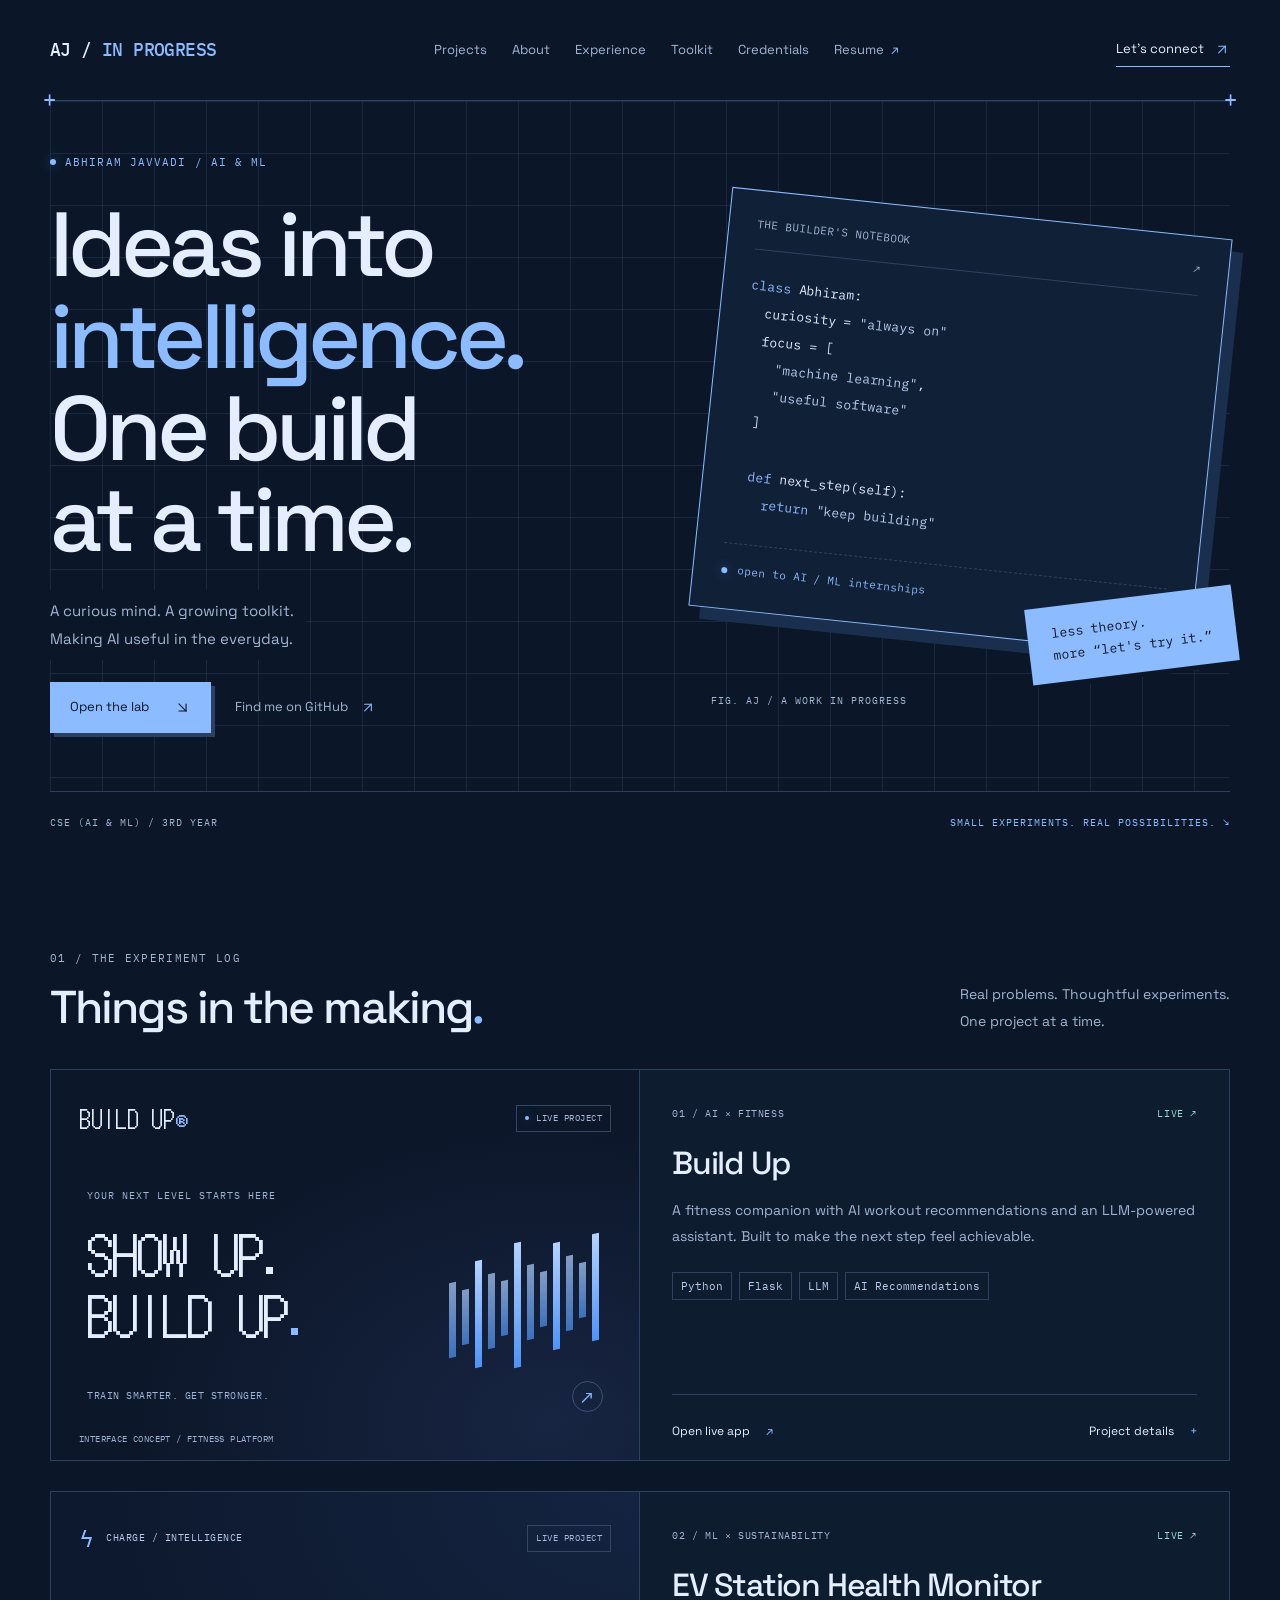
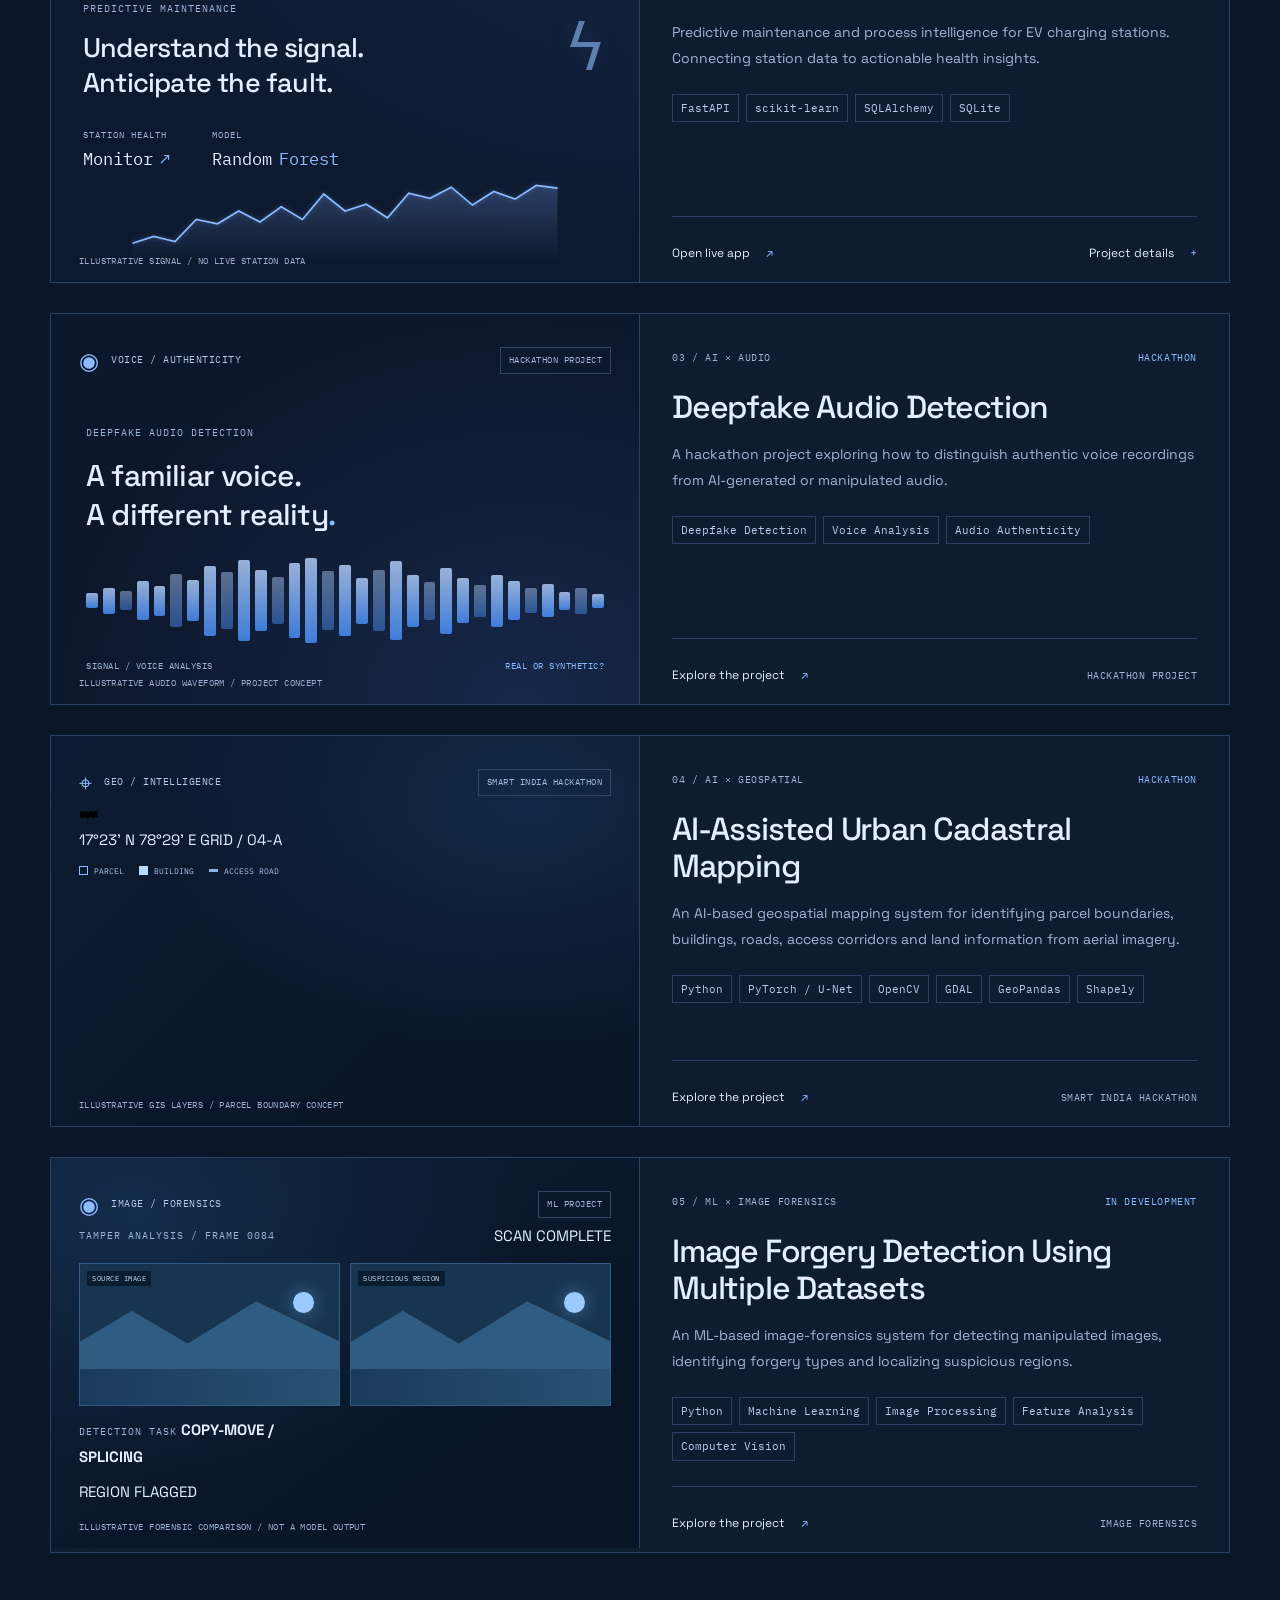
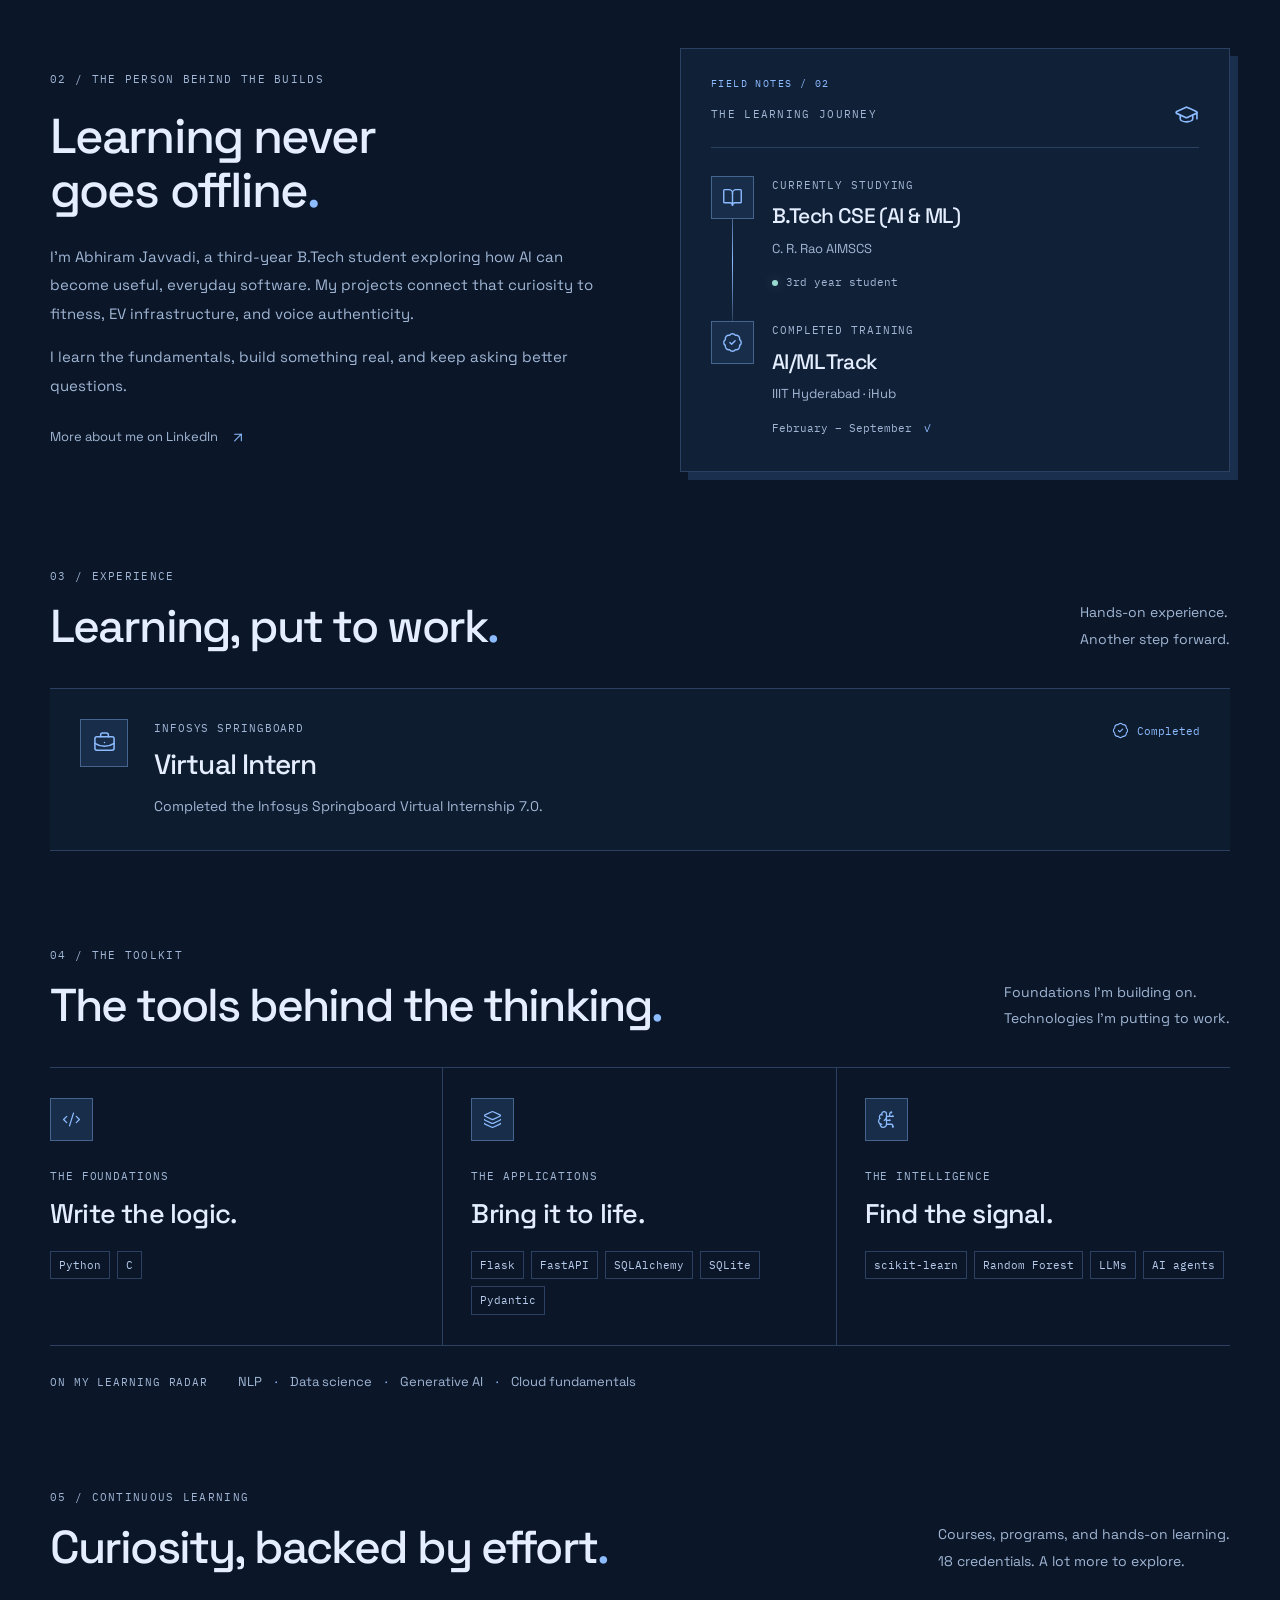
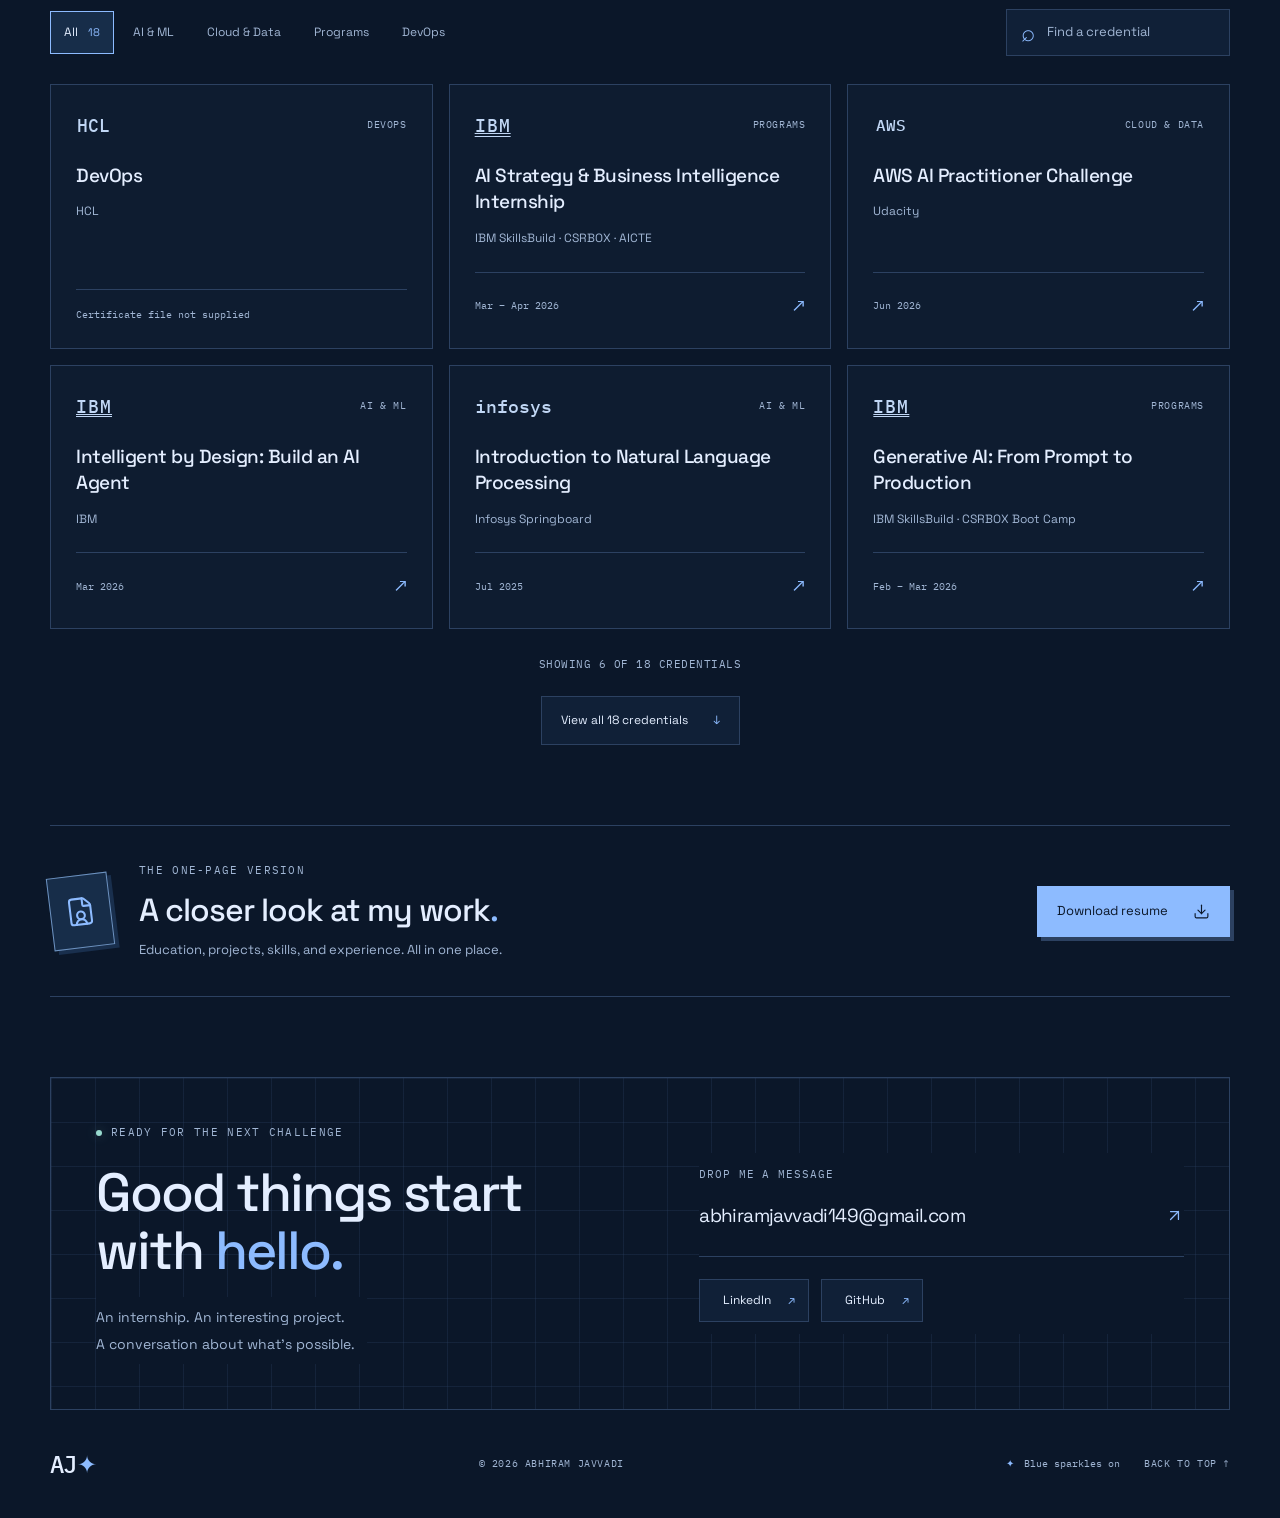
==== commit b896b9d2: "Update print statement from 'Hello' to 'Goodbye'" ====
--- a/index.html
+++ b/index.html
@@ -1,19 +1,59 @@
 <!doctype html>
-<html lang="en"><head><meta charset="utf-8"><meta name="viewport" content="width=device-width,initial-scale=1"><meta name="theme-color" content="#0b1729"><meta name="description" content="Abhiram Javvadi — CSE (AI & ML) student and aspiring AI/ML developer. Explore intelligent applications, projects, education, and learning credentials."><title>Abhiram Javvadi — AI / ML Developer</title><link rel="icon" href="favicon.svg?v=blueprint-2"><link rel="preconnect" href="https://fonts.googleapis.com"><link rel="preconnect" href="https://fonts.gstatic.com" crossorigin><link href="https://fonts.googleapis.com/css2?family=Space+Grotesk:wght@400;500;600;700&family=IBM+Plex+Mono:wght@400;500&family=DotGothic16&display=swap" rel="stylesheet"><link rel="stylesheet" href="styles.css?v=blueprint-2"><script src="assets/lucide.min.js" defer></script><script src="app.js?v=blueprint-2" defer></script></head><body>
+<html lang="en">
+<head>
+<meta charset="utf-8">
+<meta name="viewport" content="width=device-width,initial-scale=1">
+<meta name="theme-color" content="#0b1729">
+<meta name="description" content="Abhiram Javvadi — CSE (AI & ML) student and aspiring AI/ML developer. Explore intelligent applications, projects, education, and learning credentials.">
+<title>Abhiram Javvadi — AI / ML Developer</title>
+<link rel="icon" href="favicon.svg?v=blueprint-2">
+<link rel="preconnect" href="https://fonts.googleapis.com">
+<link rel="preconnect" href="https://fonts.gstatic.com" crossorigin>
+<link href="https://fonts.googleapis.com/css2?family=Space+Grotesk:wght@400;500;600;700&family=IBM+Plex+Mono:wght@400;500&family=DotGothic16&display=swap" rel="stylesheet">
+<link rel="stylesheet" href="styles.css?v=blueprint-2">
+<script src="assets/lucide.min.js" defer></script>
+<script src="app.js?v=blueprint-2" defer></script>
+</head>
+<body>
+
 <a class="skip-link" href="#main">Skip to content</a>
-<header class="site-header shell"><a class="wordmark" href="#home" aria-label="Abhiram home">AJ / <span>IN PROGRESS</span></a><nav aria-label="Main navigation"><a href="#work">Projects</a><a href="#about">About</a><a href="#experience">Experience</a><a href="#skills">Toolkit</a><a href="#credentials">Credentials</a><a href="resume/Abhiram-Javvadi-Resume.pdf" download="Abhiram-Javvadi-Resume.pdf" class="nav-resume">Resume <span>↗</span></a></nav><a class="nav-contact" href="#contact">Let's connect <i data-lucide="arrow-up-right" aria-hidden="true"></i></a></header>
-<main id="main"><section id="home" class="hero shell" aria-labelledby="hero-title">
-  <div class="hero-grid">
-    <div class="hero-copy">
-      <div class="eyebrow hero-label"><span class="status-dot"></span> ABHIRAM JAVVADI / AI & ML</div>
-      <h1 id="hero-title">Ideas into<br> <span>intelligence.</span><br> One build<br> at a time.</h1>
-      <p class="hero-description">A curious mind. A growing toolkit.<br> Making AI useful in the everyday.</p>
-      <div class="hero-actions"><a class="button primary" href="#work">Open the lab <i data-lucide="arrow-down-right" aria-hidden="true"></i></a><a class="text-link" href="https://github.com/abhiram54369" target="_blank" rel="noopener noreferrer">Find me on GitHub <i data-lucide="arrow-up-right" aria-hidden="true"></i></a></div>
-    </div>
-    <div class="notebook-stage" aria-label="A playful builder's notebook">
-      <div class="notebook">
-        <div class="notebook-top"><span>THE BUILDER'S NOTEBOOK</span><span aria-hidden="true">↗</span></div>
-        <pre class="notebook-code"><code><span class="code-key">class</span> Abhiram:
+
+<header class="site-header shell">
+<a class="wordmark" href="#home" aria-label="Abhiram home">AJ / <span>IN PROGRESS</span></a>
+<nav aria-label="Main navigation">
+<a href="#work">Projects</a>
+<a href="#about">About</a>
+<a href="#experience">Experience</a>
+<a href="#skills">Toolkit</a>
+<a href="#credentials">Credentials</a>
+<a href="resume/Abhiram-Javvadi-Resume.pdf" download="Abhiram-Javvadi-Resume.pdf" class="nav-resume">Resume <span>↗</span></a>
+</nav>
+<a class="nav-contact" href="#contact">Let's connect <i data-lucide="arrow-up-right" aria-hidden="true"></i></a>
+</header>
+
+<main id="main">
+
+<section id="home" class="hero shell" aria-labelledby="hero-title">
+<div class="hero-grid">
+
+<div class="hero-copy">
+<div class="eyebrow hero-label"><span class="status-dot"></span> ABHIRAM JAVVADI / AI & ML</div>
+
+<h1 id="hero-title">Ideas into<br><span>intelligence.</span><br> One build<br> at a time.</h1>
+
+<p class="hero-description">A curious mind. A growing toolkit.<br> Making AI useful in the everyday.</p>
+
+<div class="hero-actions">
+<a class="button primary" href="#work">Open the lab <i data-lucide="arrow-down-right" aria-hidden="true"></i></a>
+<a class="text-link" href="https://github.com/abhiram54369" target="_blank" rel="noopener noreferrer">Find me on GitHub <i data-lucide="arrow-up-right" aria-hidden="true"></i></a>
+</div>
+</div>
+
+<div class="notebook-stage" aria-label="A playful builder's notebook">
+<div class="notebook">
+<div class="notebook-top"><span>THE BUILDER'S NOTEBOOK</span><span aria-hidden="true">↗</span></div>
+
+<pre class="notebook-code"><code><span class="code-key">class</span> Abhiram:
   curiosity = <span class="code-string">"always on"</span>
   focus = [
     <span class="code-string">"machine learning"</span>,
@@ -22,124 +62,560 @@
 
   <span class="code-key">def</span> next_step(self):
     <span class="code-key">return</span> <span class="code-string">"keep building"</span></code></pre>
-        <a href="#contact" class="notebook-status"><span class="status-dot"></span> open to AI / ML internships <span aria-hidden="true">↗</span></a>
-      </div>
-      <div class="notebook-sticker">less theory.<br> more “let's try it.”</div>
-      <span class="notebook-coordinate" aria-hidden="true">FIG. AJ / A WORK IN PROGRESS</span>
-    </div>
-  </div>
-  <div class="hero-foot"><span>CSE (AI & ML) / 3RD YEAR</span><span>SMALL EXPERIMENTS. REAL POSSIBILITIES. <span aria-hidden="true">↘</span></span></div>
-</section>
-<section id="work" class="section shell"><div class="section-heading"><div><div class="eyebrow red">01 / THE EXPERIMENT LOG</div><h2>Things in the making<span class="red">.</span></h2></div><p>Real problems. Thoughtful experiments.<br> One project at a time.</p></div>
+
+<a href="#contact" class="notebook-status"><span class="status-dot"></span> open to AI / ML internships <span aria-hidden="true">↗</span></a>
+</div>
+
+<div class="notebook-sticker">less theory.<br> more “let's try it.”</div>
+<span class="notebook-coordinate" aria-hidden="true">FIG. AJ / A WORK IN PROGRESS</span>
+</div>
+
+</div>
+
+<div class="hero-foot">
+<span>CSE (AI & ML) / 3RD YEAR</span>
+<span>SMALL EXPERIMENTS. REAL POSSIBILITIES. <span aria-hidden="true">↘</span></span>
+</div>
+</section>
+
+<section id="work" class="section shell">
+
+<div class="section-heading">
+<div>
+<div class="eyebrow red">01 / THE EXPERIMENT LOG</div>
+<h2>Things in the making<span class="red">.</span></h2>
+</div>
+<p>Real problems. Thoughtful experiments.<br> One project at a time.</p>
+</div>
+
 <div class="projects">
 
-<article class="project-card"><div class="project-visual fitness-preview"><div class="preview-top"><span class="dot-font">BUILD UP<span class="red">®</span></span><span class="preview-pill"><span class="status-dot"></span> LIVE PROJECT</span></div><div class="fitness-content"><span class="mini-label">YOUR NEXT LEVEL STARTS HERE</span><h3 class="dot-font">SHOW UP.<br> BUILD UP<span class="red">.</span></h3><div class="fitness-bars" aria-hidden="true"><span></span><span></span><span></span><span></span><span></span><span></span><span></span><span></span><span></span><span></span><span></span><span></span></div><div class="fitness-foot"><span>TRAIN SMARTER. GET STRONGER.</span><span class="round-arrow">↗</span></div></div><span class="visual-caption">INTERFACE CONCEPT / FITNESS PLATFORM</span></div><div class="project-info"><div class="project-meta"><span>01 / AI × FITNESS</span><span class="live-badge">LIVE ↗</span></div><h3>Build Up</h3><p>A fitness companion with AI workout recommendations and an LLM-powered assistant. Built to make the next step feel achievable.</p><div class="tags"><span>Python</span><span>Flask</span><span>LLM</span><span>AI Recommendations</span></div><div class="project-links"><a href="https://build-up-657t.onrender.com" target="_blank" rel="noopener noreferrer">Open live app <span>↗</span></a><button data-project="fitness">Project details <span>+</span></button></div></div></article>
-
-<article class="project-card"><div class="project-visual ev-preview"><div class="preview-top"><span class="ev-brand"><span class="red">ϟ</span> CHARGE / INTELLIGENCE</span><span class="preview-pill">LIVE PROJECT</span></div><div class="ev-content"><div class="ev-heading"><div><span class="mini-label">PREDICTIVE MAINTENANCE</span><h3>Understand the signal.<br> Anticipate the fault.</h3></div><span class="ev-bolt">ϟ</span></div><div class="telemetry"><div><span>STATION HEALTH</span><strong>Monitor<span class="red">↗</span></strong></div><div><span>MODEL</span><strong>Random<span class="red">Forest</span></strong></div></div><svg class="signal-chart" viewBox="0 0 500 100" role="img" aria-label="Illustrative telemetry signal"><defs><linearGradient id="chart-fill" x1="0" y1="0" x2="0" y2="1"><stop stop-color="#5b8fff" stop-opacity=".25"/><stop offset="1" stop-color="#5b8fff" stop-opacity="0"/></linearGradient></defs><path d="M0 78L25 70L50 76L75 50L100 55L125 40L150 53L175 35L200 50L225 20L250 40L275 32L300 48L325 19L350 25L375 12L400 33L425 17L450 26L475 10L500 13V100H0Z" fill="url(#chart-fill)"/><path class="signal-baseline" d="M0 78L25 70L50 76L75 50L100 55L125 40L150 53L175 35L200 50L225 20L250 40L275 32L300 48L325 19L350 25L375 12L400 33L425 17L450 26L475 10L500 13" fill="none" stroke="#334e7c" stroke-width="1.4"/><path d="M0 78L25 70L50 76L75 50L100 55L125 40L150 53L175 35L200 50L225 20L250 40L275 32L300 48L325 19L350 25L375 12L400 33L425 17L450 26L475 10L500 13" fill="none" stroke="#5b8fff" stroke-width="2"/></svg></div><span class="visual-caption">ILLUSTRATIVE SIGNAL / NO LIVE STATION DATA</span></div><div class="project-info"><div class="project-meta"><span>02 / ML × SUSTAINABILITY</span><span class="live-badge">LIVE ↗</span></div><h3>EV Station Health Monitor</h3><p>Predictive maintenance and process intelligence for EV charging stations. Connecting station data to actionable health insights.</p><div class="tags"><span>FastAPI</span><span>scikit-learn</span><span>SQLAlchemy</span><span>SQLite</span></div><div class="project-links"><a href="https://ev-health-monitoring-system.onrender.com" target="_blank" rel="noopener noreferrer">Open live app <span>↗</span></a><button data-project="ev">Project details <span>+</span></button></div></div></article>
-
-<article class="project-card audio-card"><div class="project-visual audio-preview"><div class="preview-top"><span class="ev-brand"><span class="red">◉</span> VOICE / AUTHENTICITY</span><span class="preview-pill">HACKATHON PROJECT</span></div><div class="audio-content"><span class="mini-label">DEEPFAKE AUDIO DETECTION</span><h3>A familiar voice.<br> A different reality<span class="red">.</span></h3><div class="audio-wave" aria-hidden="true"><i style="--bar:18%"></i><i style="--bar:30%"></i><i style="--bar:22%"></i><i style="--bar:46%"></i><i style="--bar:35%"></i><i style="--bar:62%"></i><i style="--bar:48%"></i><i style="--bar:83%"></i><i style="--bar:67%"></i><i style="--bar:95%"></i><i style="--bar:72%"></i><i style="--bar:55%"></i><i style="--bar:88%"></i><i style="--bar:100%"></i><i style="--bar:69%"></i><i style="--bar:84%"></i><i style="--bar:54%"></i><i style="--bar:72%"></i><i style="--bar:93%"></i><i style="--bar:61%"></i><i style="--bar:45%"></i><i style="--bar:78%"></i><i style="--bar:53%"></i><i style="--bar:37%"></i><i style="--bar:61%"></i><i style="--bar:46%"></i><i style="--bar:29%"></i><i style="--bar:39%"></i><i style="--bar:21%"></i><i style="--bar:30%"></i><i style="--bar:16%"></i></div><div class="audio-caption"><span>SIGNAL / VOICE ANALYSIS</span><span class="red">REAL OR SYNTHETIC?</span></div></div><span class="visual-caption">ILLUSTRATIVE AUDIO WAVEFORM / PROJECT CONCEPT</span></div><div class="project-info"><div class="project-meta"><span>03 / AI × AUDIO</span><span class="progress-badge">HACKATHON</span></div><h3>Deepfake Audio Detection</h3><p>A hackathon project exploring how to distinguish authentic voice recordings from AI-generated or manipulated audio.</p><div class="tags"><span>Deepfake Detection</span><span>Voice Analysis</span><span>Audio Authenticity</span></div><div class="project-links"><button data-project="audio">Explore the project <span>↗</span></button><span class="milestone">HACKATHON PROJECT</span></div></div></article>
-
+<!-- PROJECT 01 -->
+<article class="project-card">
+<div class="project-visual fitness-preview">
+
+<div class="preview-top">
+<span class="dot-font">BUILD UP<span class="red">®</span></span>
+<span class="preview-pill"><span class="status-dot"></span> LIVE PROJECT</span>
+</div>
+
+<div class="fitness-content">
+<span class="mini-label">YOUR NEXT LEVEL STARTS HERE</span>
+<h3 class="dot-font">SHOW UP.<br> BUILD UP<span class="red">.</span></h3>
+
+<div class="fitness-bars" aria-hidden="true">
+<span></span><span></span><span></span><span></span>
+<span></span><span></span><span></span><span></span>
+<span></span><span></span><span></span><span></span>
+</div>
+
+<div class="fitness-foot">
+<span>TRAIN SMARTER. GET STRONGER.</span>
+<span class="round-arrow">↗</span>
+</div>
+</div>
+
+<span class="visual-caption">INTERFACE CONCEPT / FITNESS PLATFORM</span>
+</div>
+
+<div class="project-info">
+<div class="project-meta">
+<span>01 / AI × FITNESS</span>
+<span class="live-badge">LIVE ↗</span>
+</div>
+
+<h3>Build Up</h3>
+<p>A fitness companion with AI workout recommendations and an LLM-powered assistant. Built to make the next step feel achievable.</p>
+
+<div class="tags">
+<span>Python</span><span>Flask</span><span>LLM</span><span>AI Recommendations</span>
+</div>
+
+<div class="project-links">
+<a href="https://build-up-657t.onrender.com" target="_blank" rel="noopener noreferrer">Open live app <span>↗</span></a>
+<button data-project="fitness">Project details <span>+</span></button>
+</div>
+</div>
+</article>
+
+<!-- PROJECT 02 -->
+<article class="project-card">
+<div class="project-visual ev-preview">
+
+<div class="preview-top">
+<span class="ev-brand"><span class="red">ϟ</span> CHARGE / INTELLIGENCE</span>
+<span class="preview-pill">LIVE PROJECT</span>
+</div>
+
+<div class="ev-content">
+<div class="ev-heading">
+<div>
+<span class="mini-label">PREDICTIVE MAINTENANCE</span>
+<h3>Understand the signal.<br> Anticipate the fault.</h3>
+</div>
+<span class="ev-bolt">ϟ</span>
+</div>
+
+<div class="telemetry">
+<div>
+<span>STATION HEALTH</span>
+<strong>Monitor<span class="red">↗</span></strong>
+</div>
+<div>
+<span>MODEL</span>
+<strong>Random<span class="red">Forest</span></strong>
+</div>
+</div>
+
+<svg class="signal-chart" viewBox="0 0 500 100" role="img" aria-label="Illustrative telemetry signal">
+<defs>
+<linearGradient id="chart-fill" x1="0" y1="0" x2="0" y2="1">
+<stop stop-color="#5b8fff" stop-opacity=".25"/>
+<stop offset="1" stop-color="#5b8fff" stop-opacity="0"/>
+</linearGradient>
+</defs>
+<path d="M0 78L25 70L50 76L75 50L100 55L125 40L150 53L175 35L200 50L225 20L250 40L275 32L300 48L325 19L350 25L375 12L400 33L425 17L450 26L475 10L500 13V100H0Z" fill="url(#chart-fill)"/>
+<path class="signal-baseline" d="M0 78L25 70L50 76L75 50L100 55L125 40L150 53L175 35L200 50L225 20L250 40L275 32L300 48L325 19L350 25L375 12L400 33L425 17L450 26L475 10L500 13" fill="none" stroke="#334e7c" stroke-width="1.4"/>
+<path d="M0 78L25 70L50 76L75 50L100 55L125 40L150 53L175 35L200 50L225 20L250 40L275 32L300 48L325 19L350 25L375 12L400 33L425 17L450 26L475 10L500 13" fill="none" stroke="#5b8fff" stroke-width="2"/>
+</svg>
+</div>
+
+<span class="visual-caption">ILLUSTRATIVE SIGNAL / NO LIVE STATION DATA</span>
+</div>
+
+<div class="project-info">
+<div class="project-meta">
+<span>02 / ML × SUSTAINABILITY</span>
+<span class="live-badge">LIVE ↗</span>
+</div>
+
+<h3>EV Station Health Monitor</h3>
+<p>Predictive maintenance and process intelligence for EV charging stations. Connecting station data to actionable health insights.</p>
+
+<div class="tags">
+<span>FastAPI</span><span>scikit-learn</span><span>SQLAlchemy</span><span>SQLite</span>
+</div>
+
+<div class="project-links">
+<a href="https://ev-health-monitoring-system.onrender.com" target="_blank" rel="noopener noreferrer">Open live app <span>↗</span></a>
+<button data-project="ev">Project details <span>+</span></button>
+</div>
+</div>
+</article>
+
+<!-- PROJECT 03 -->
+<article class="project-card audio-card">
+<div class="project-visual audio-preview">
+
+<div class="preview-top">
+<span class="ev-brand"><span class="red">◉</span> VOICE / AUTHENTICITY</span>
+<span class="preview-pill">HACKATHON PROJECT</span>
+</div>
+
+<div class="audio-content">
+<span class="mini-label">DEEPFAKE AUDIO DETECTION</span>
+<h3>A familiar voice.<br> A different reality<span class="red">.</span></h3>
+
+<div class="audio-wave" aria-hidden="true">
+<i style="--bar:18%"></i><i style="--bar:30%"></i><i style="--bar:22%"></i><i style="--bar:46%"></i>
+<i style="--bar:35%"></i><i style="--bar:62%"></i><i style="--bar:48%"></i><i style="--bar:83%"></i>
+<i style="--bar:67%"></i><i style="--bar:95%"></i><i style="--bar:72%"></i><i style="--bar:55%"></i>
+<i style="--bar:88%"></i><i style="--bar:100%"></i><i style="--bar:69%"></i><i style="--bar:84%"></i>
+<i style="--bar:54%"></i><i style="--bar:72%"></i><i style="--bar:93%"></i><i style="--bar:61%"></i>
+<i style="--bar:45%"></i><i style="--bar:78%"></i><i style="--bar:53%"></i><i style="--bar:37%"></i>
+<i style="--bar:61%"></i><i style="--bar:46%"></i><i style="--bar:29%"></i><i style="--bar:39%"></i>
+<i style="--bar:21%"></i><i style="--bar:30%"></i><i style="--bar:16%"></i>
+</div>
+
+<div class="audio-caption">
+<span>SIGNAL / VOICE ANALYSIS</span>
+<span class="red">REAL OR SYNTHETIC?</span>
+</div>
+</div>
+
+<span class="visual-caption">ILLUSTRATIVE AUDIO WAVEFORM / PROJECT CONCEPT</span>
+</div>
+
+<div class="project-info">
+<div class="project-meta">
+<span>03 / AI × AUDIO</span>
+<span class="progress-badge">HACKATHON</span>
+</div>
+
+<h3>Deepfake Audio Detection</h3>
+<p>A hackathon project exploring how to distinguish authentic voice recordings from AI-generated or manipulated audio.</p>
+
+<div class="tags">
+<span>Deepfake Detection</span><span>Voice Analysis</span><span>Audio Authenticity</span>
+</div>
+
+<div class="project-links">
+<button data-project="audio">Explore the project <span>↗</span></button>
+<span class="milestone">HACKATHON PROJECT</span>
+</div>
+</div>
+</article>
+
+<!-- PROJECT 04 -->
 <article class="project-card mapping-card">
 <div class="project-visual mapping-preview">
-  <div class="preview-top">
-    <span class="ev-brand"><span class="blue-symbol">⌖</span> GEO / SPATIAL INTELLIGENCE</span>
-    <span class="preview-pill">SMART INDIA HACKATHON</span>
-  </div>
-  <div class="mapping-art">
-    <div class="mapping-toolbar">
-      <span class="mapping-title">URBAN PARCEL ANALYSIS</span>
-      <span class="mapping-coordinates">17°26' N&nbsp; / &nbsp;78°32' E</span>
-    </div>
-    <div class="map-canvas" role="img" aria-label="Illustrative GIS map showing parcel boundaries, roads and building footprints">
-      <div class="map-block block-a"></div>
-      <div class="map-block block-b"></div>
-      <div class="map-block block-c"></div>
-      <div class="map-road road-one"></div>
-      <div class="map-road road-two"></div>
-      <div class="map-road road-three"></div>
-      <div class="map-parcel parcel-one"><span>P-014</span></div>
-      <div class="map-parcel parcel-two"><span>P-015</span></div>
-      <div class="map-parcel parcel-three"><span>P-016</span></div>
-      <div class="map-parcel parcel-four"><span>P-021</span></div>
-      <div class="map-parcel parcel-five"><span>P-022</span></div>
-      <div class="map-building building-one"></div>
-      <div class="map-building building-two"></div>
-      <div class="map-building building-three"></div>
-      <div class="map-building building-four"></div>
-      <div class="map-pin"></div>
-      <span class="map-scale">N ↑</span>
-    </div>
-    <div class="map-legend">
-      <span><i class="legend-parcel"></i> PARCELS</span>
-      <span><i class="legend-road"></i> ROADS</span>
-      <span><i class="legend-building"></i> BUILDINGS</span>
-      <span class="map-legend-note">AI SEGMENTATION / GIS LAYER</span>
-    </div>
-  </div>
-  <span class="visual-caption">ILLUSTRATIVE CADASTRAL MAP / PROJECT CONCEPT</span>
-</div>
+
+<div class="preview-top">
+<span class="ev-brand"><span class="red">⌖</span> GEO / INTELLIGENCE</span>
+<span class="preview-pill">SMART INDIA HACKATHON</span>
+</div>
+
+<div class="mapping-canvas">
+<div class="mapping-grid" aria-hidden="true"></div>
+
+<svg class="parcel-map" viewBox="0 0 520 270" role="img" aria-label="Illustrative urban cadastral map with parcel boundaries, roads and building footprints">
+
+<path class="map-road" d="M-10 206 C100 168 142 181 215 125 S370 82 530 30"/>
+<path class="map-road-edge" d="M-10 206 C100 168 142 181 215 125 S370 82 530 30"/>
+
+<path class="map-road" d="M120 -15 C155 75 192 127 235 285"/>
+<path class="map-road-edge" d="M120 -15 C155 75 192 127 235 285"/>
+
+<g class="parcel-lines">
+<path d="M25 35L115 18L145 88L72 125L20 102Z"/>
+<path d="M145 18L235 28L250 94L175 112L145 88Z"/>
+<path d="M260 25L365 5L390 72L300 105L250 94Z"/>
+<path d="M400 12L500 5L505 85L420 105L390 72Z"/>
+<path d="M20 120L72 125L145 88L175 112L150 185L55 210Z"/>
+<path d="M175 112L250 94L300 105L320 178L235 210L150 185Z"/>
+<path d="M300 105L390 72L420 105L450 180L350 210L320 178Z"/>
+<path d="M420 105L505 85L525 190L450 180Z"/>
+</g>
+
+<g class="map-buildings">
+<rect x="43" y="51" width="36" height="24"/>
+<rect x="89" y="42" width="22" height="35"/>
+<rect x="175" y="42" width="38" height="28"/>
+<rect x="278" y="40" width="42" height="25"/>
+<rect x="338" y="28" width="25" height="31"/>
+<rect x="438" y="35" width="39" height="26"/>
+<rect x="82" y="145" width="42" height="24"/>
+<rect x="190" y="139" width="35" height="27"/>
+<rect x="350" y="132" width="44" height="28"/>
+<rect x="460" y="125" width="30" height="25"/>
+</g>
+
+<g class="map-pins">
+<circle cx="105" cy="95" r="5"/>
+<circle cx="282" cy="133" r="5"/>
+<circle cx="430" cy="90" r="5"/>
+</g>
+
+</svg>
+
+<div class="map-coordinates">
+<span>17°23' N</span>
+<span>78°29' E</span>
+<span>GRID / 04-A</span>
+</div>
+
+<div class="map-legend">
+<span><i class="legend-parcel"></i> PARCEL</span>
+<span><i class="legend-building"></i> BUILDING</span>
+<span><i class="legend-road"></i> ACCESS ROAD</span>
+</div>
+</div>
+
+<span class="visual-caption">ILLUSTRATIVE GIS LAYERS / PARCEL BOUNDARY CONCEPT</span>
+</div>
+
 <div class="project-info">
-  <div class="project-meta"><span>04 / AI × GEOSPATIAL</span><span class="progress-badge">HACKATHON</span></div>
-  <h3>AI-Assisted Urban Cadastral Mapping</h3>
-  <p>An AI-based geospatial mapping system for identifying parcel boundaries, buildings, roads, access corridors and land information from aerial imagery.</p>
-  <div class="tags"><span>Python</span><span>PyTorch / U-Net</span><span>OpenCV</span><span>Rasterio / GDAL</span><span>GeoPandas</span><span>Shapely</span></div>
-  <div class="project-links"><button data-project="mapping">Explore the project <span>↗</span></button><span class="milestone">SMART INDIA HACKATHON</span></div>
-</div>
-</article>
-
+<div class="project-meta">
+<span>04 / AI × GEOSPATIAL</span>
+<span class="progress-badge">HACKATHON</span>
+</div>
+
+<h3>AI-Assisted Urban Cadastral Mapping</h3>
+<p>An AI-based geospatial mapping system for identifying parcel boundaries, buildings, roads, access corridors and land information from aerial imagery.</p>
+
+<div class="tags">
+<span>Python</span>
+<span>PyTorch / U-Net</span>
+<span>OpenCV</span>
+<span>GDAL</span>
+<span>GeoPandas</span>
+<span>Shapely</span>
+</div>
+
+<div class="project-links">
+<button data-project="mapping">Explore the project <span>↗</span></button>
+<span class="milestone">SMART INDIA HACKATHON</span>
+</div>
+</div>
+</article>
+
+<!-- PROJECT 05 -->
 <article class="project-card forgery-card">
 <div class="project-visual forgery-preview">
-  <div class="preview-top">
-    <span class="ev-brand"><span class="blue-symbol">◈</span> IMAGE / FORENSICS</span>
-    <span class="preview-pill">ML PROJECT</span>
-  </div>
-  <div class="forgery-art">
-    <div class="forgery-heading">
-      <div><span class="mini-label">IMAGE INTEGRITY ANALYSIS</span><h3>Find what<br>doesn't belong<span class="blue-symbol">.</span></h3></div>
-      <div class="forgery-scan-icon"><span></span><span></span><span></span><span></span></div>
-    </div>
-    <div class="forgery-comparison">
-      <div class="forgery-image original-image">
-        <span class="image-label">01 / SOURCE</span>
-        <div class="scene-sun"></div><div class="scene-hill"></div><div class="scene-ground"></div><div class="scene-subject"></div>
-      </div>
-      <div class="forgery-image altered-image">
-        <span class="image-label">02 / ANALYSIS</span>
-        <div class="scene-sun"></div><div class="scene-hill"></div><div class="scene-ground"></div><div class="scene-subject"></div>
-        <div class="detection-box"></div><div class="detection-mask"></div>
-        <span class="tamper-tag">FLAGGED</span>
-      </div>
-    </div>
-    <div class="forgery-analysis">
-      <div class="analysis-item"><span>MANIPULATION</span><strong>Region localized</strong></div>
-      <div class="analysis-item"><span>PIXEL REVIEW</span><strong>Inconsistency found</strong></div>
-      <div class="analysis-status"><span class="status-dot"></span> FORENSIC REVIEW / REQUIRED</div>
-    </div>
-  </div>
-  <span class="visual-caption">ILLUSTRATIVE IMAGE COMPARISON / PROJECT CONCEPT</span>
-</div>
+
+<div class="preview-top">
+<span class="ev-brand"><span class="red">◉</span> IMAGE / FORENSICS</span>
+<span class="preview-pill">ML PROJECT</span>
+</div>
+
+<div class="forgery-workspace">
+
+<div class="forgery-heading">
+<span class="mini-label">TAMPER ANALYSIS / FRAME 0084</span>
+<span class="forgery-status"><i></i> SCAN COMPLETE</span>
+</div>
+
+<div class="forgery-comparison">
+
+<div class="forgery-image original-image">
+<div class="image-scene">
+<span class="scene-sun"></span>
+<span class="scene-hill hill-one"></span>
+<span class="scene-hill hill-two"></span>
+<span class="scene-building"></span>
+<span class="scene-ground"></span>
+</div>
+<span class="image-label">SOURCE IMAGE</span>
+</div>
+
+<div class="forgery-image altered-image">
+<div class="image-scene">
+<span class="scene-sun"></span>
+<span class="scene-hill hill-one"></span>
+<span class="scene-hill hill-two"></span>
+<span class="scene-building"></span>
+<span class="scene-ground"></span>
+<span class="tamper-region"></span>
+<span class="scan-line"></span>
+</div>
+<span class="image-label">SUSPICIOUS REGION</span>
+</div>
+
+</div>
+
+<div class="forgery-analysis">
+<div>
+<span class="mini-label">DETECTION TASK</span>
+<strong>COPY-MOVE / SPLICING</strong>
+</div>
+<div class="analysis-meter"><span></span></div>
+<span class="analysis-value">REGION FLAGGED</span>
+</div>
+
+<div class="forgery-pixels" aria-hidden="true">
+<i></i><i></i><i></i><i></i><i></i><i></i>
+<i></i><i></i><i></i><i></i><i></i><i></i>
+<i></i><i></i><i></i><i></i><i></i><i></i>
+<i></i><i></i><i></i><i></i><i></i><i></i>
+</div>
+
+</div>
+
+<span class="visual-caption">ILLUSTRATIVE FORENSIC COMPARISON / NOT A MODEL OUTPUT</span>
+</div>
+
 <div class="project-info">
-  <div class="project-meta"><span>05 / ML × IMAGE FORENSICS</span><span class="progress-badge">IN DEVELOPMENT</span></div>
-  <h3>Image Forgery Detection Using Multiple Datasets</h3>
-  <p>An ML-based image-forensics system for detecting manipulated images, identifying forgery types and localizing suspicious regions.</p>
-  <div class="tags"><span>Python</span><span>Machine Learning</span><span>Image Processing</span><span>Feature Analysis</span><span>Computer Vision</span></div>
-  <div class="project-links"><button data-project="forgery">Explore the project <span>↗</span></button><span class="milestone">IMAGE FORENSICS</span></div>
-</div>
-</article></div></section>
-
-
-<section id="about" class="section shell about-section"><div class="about-copy"><div class="eyebrow">02 / THE PERSON BEHIND THE BUILDS</div><h2>Learning never<br> goes offline<span>.</span></h2><p>I'm Abhiram Javvadi, a third-year B.Tech student exploring how AI can become useful, everyday software. My projects connect that curiosity to fitness, EV infrastructure, and voice authenticity.</p><p>I learn the fundamentals, build something real, and keep asking better questions.</p><a class="text-link" href="https://www.linkedin.com/in/abhiram-javvadi-a085bb3a4/" target="_blank" rel="noopener noreferrer">More about me on LinkedIn <i data-lucide="arrow-up-right" aria-hidden="true"></i></a></div><div class="education-panel"><div class="education-index" aria-hidden="true">FIELD NOTES / 02</div><div class="panel-heading"><span class="eyebrow">THE LEARNING JOURNEY</span><i data-lucide="graduation-cap" aria-hidden="true"></i></div><article class="education-row"><div class="education-icon"><i data-lucide="book-open" aria-hidden="true"></i></div><div><span class="small-label">CURRENTLY STUDYING</span><h3>B.Tech CSE (AI & ML)</h3><p>C. R. Rao AIMSCS</p><span class="education-state"><span class="status-dot green"></span> 3rd year student</span></div></article><article class="education-row"><div class="education-icon"><i data-lucide="badge-check" aria-hidden="true"></i></div><div><span class="small-label">COMPLETED TRAINING</span><h3>AI/ML Track</h3><p>IIIT Hyderabad · iHub</p><span class="education-state">February – September <span class="accent">✓</span></span></div></article></div></section>
+<div class="project-meta">
+<span>05 / ML × IMAGE FORENSICS</span>
+<span class="progress-badge">IN DEVELOPMENT</span>
+</div>
+
+<h3>Image Forgery Detection Using Multiple Datasets</h3>
+<p>An ML-based image-forensics system for detecting manipulated images, identifying forgery types and localizing suspicious regions.</p>
+
+<div class="tags">
+<span>Python</span>
+<span>Machine Learning</span>
+<span>Image Processing</span>
+<span>Feature Analysis</span>
+<span>Computer Vision</span>
+</div>
+
+<div class="project-links">
+<button data-project="forgery">Explore the project <span>↗</span></button>
+<span class="milestone">IMAGE FORENSICS</span>
+</div>
+</div>
+</article>
+
+</div>
+</section>
+
+<section id="about" class="section shell about-section">
+<div class="about-copy">
+<div class="eyebrow">02 / THE PERSON BEHIND THE BUILDS</div>
+<h2>Learning never<br> goes offline<span>.</span></h2>
+<p>I'm Abhiram Javvadi, a third-year B.Tech student exploring how AI can become useful, everyday software. My projects connect that curiosity to fitness, EV infrastructure, and voice authenticity.</p>
+<p>I learn the fundamentals, build something real, and keep asking better questions.</p>
+<a class="text-link" href="https://www.linkedin.com/in/abhiram-javvadi-a085bb3a4/" target="_blank" rel="noopener noreferrer">More about me on LinkedIn <i data-lucide="arrow-up-right" aria-hidden="true"></i></a>
+</div>
+
+<div class="education-panel">
+<div class="education-index" aria-hidden="true">FIELD NOTES / 02</div>
+
+<div class="panel-heading">
+<span class="eyebrow">THE LEARNING JOURNEY</span>
+<i data-lucide="graduation-cap" aria-hidden="true"></i>
+</div>
+
+<article class="education-row">
+<div class="education-icon"><i data-lucide="book-open" aria-hidden="true"></i></div>
+<div>
+<span class="small-label">CURRENTLY STUDYING</span>
+<h3>B.Tech CSE (AI & ML)</h3>
+<p>C. R. Rao AIMSCS</p>
+<span class="education-state"><span class="status-dot green"></span> 3rd year student</span>
+</div>
+</article>
+
+<article class="education-row">
+<div class="education-icon"><i data-lucide="badge-check" aria-hidden="true"></i></div>
+<div>
+<span class="small-label">COMPLETED TRAINING</span>
+<h3>AI/ML Track</h3>
+<p>IIIT Hyderabad · iHub</p>
+<span class="education-state">February – September <span class="accent">✓</span></span>
+</div>
+</article>
+</div>
+</section>
+
 <section id="experience" class="section shell" aria-labelledby="experience-title">
-  <div class="section-heading"><div><div class="eyebrow">03 / EXPERIENCE</div><h2 id="experience-title">Learning, put to work<span>.</span></h2></div><p>Hands-on experience.<br> Another step forward.</p></div>
-  <article class="experience-entry reveal">
-    <div class="experience-icon" aria-hidden="true"><i data-lucide="briefcase-business"></i></div>
-    <div class="experience-copy"><div class="small-label">INFOSYS SPRINGBOARD</div><h3>Virtual Intern</h3><p>Completed the Infosys Springboard Virtual Internship 7.0.</p></div>
-    <span class="experience-state"><i data-lucide="badge-check" aria-hidden="true"></i> Completed</span>
-  </article>
-</section>
-<section id="skills" class="section shell"><div class="section-heading"><div><div class="eyebrow">04 / THE TOOLKIT</div><h2>The tools behind the thinking<span>.</span></h2></div><p>Foundations I'm building on.<br> Technologies I'm putting to work.</p></div><div class="tool-grid"><article class="tool-card"><span class="tool-icon"><i data-lucide="code-xml" aria-hidden="true"></i></span><span class="small-label">THE FOUNDATIONS</span><h3>Write the logic.</h3><div class="tags"><span>Python</span><span>C</span></div></article><article class="tool-card"><span class="tool-icon"><i data-lucide="layers-3" aria-hidden="true"></i></span><span class="small-label">THE APPLICATIONS</span><h3>Bring it to life.</h3><div class="tags"><span>Flask</span><span>FastAPI</span><span>SQLAlchemy</span><span>SQLite</span><span>Pydantic</span></div></article><article class="tool-card"><span class="tool-icon"><i data-lucide="brain-circuit" aria-hidden="true"></i></span><span class="small-label">THE INTELLIGENCE</span><h3>Find the signal.</h3><div class="tags"><span>scikit-learn</span><span>Random Forest</span><span>LLMs</span><span>AI agents</span></div></article></div><div class="learning-radar"><span class="small-label">ON MY LEARNING RADAR</span><p>NLP <span>·</span> Data science <span>·</span> Generative AI <span>·</span> Cloud fundamentals</p></div></section>
-<section id="credentials" class="section shell"><div class="section-heading"><div><div class="eyebrow">05 / CONTINUOUS LEARNING</div><h2>Curiosity, backed by effort<span>.</span></h2></div><p>Courses, programs, and hands-on learning.<br> 18 credentials. A lot more to explore.</p></div><div class="credential-controls"><div class="filter-tabs" role="group" aria-label="Filter credentials"><button class="active" data-filter="All" aria-pressed="true">All <span>18</span></button><button data-filter="AI & ML" aria-pressed="false">AI & ML</button><button data-filter="Cloud & Data" aria-pressed="false">Cloud & Data</button><button data-filter="Programs" aria-pressed="false">Programs</button><button data-filter="DevOps" aria-pressed="false">DevOps</button></div><label class="search-box"><span aria-hidden="true">⌕</span><input id="certificate-search" type="search" placeholder="Find a credential" aria-label="Search credentials"></label></div><div id="certificate-grid" class="certificate-grid"></div><div id="certificate-status" class="credential-status" aria-live="polite"></div><button id="show-more" class="button secondary">Explore all credentials <span>↓</span></button></section>
-
-<section id="resume" class="shell resume-section"><div class="resume-icon"><i data-lucide="file-user" aria-hidden="true"></i></div><div><div class="eyebrow">THE ONE-PAGE VERSION</div><h2>A closer look at my work<span>.</span></h2><p>Education, projects, skills, and experience. All in one place.</p></div><a class="button primary" href="resume/Abhiram-Javvadi-Resume.pdf" download="Abhiram-Javvadi-Resume.pdf">Download resume <i data-lucide="download" aria-hidden="true"></i></a></section>
-<section id="contact" class="shell contact-section"><div class="contact-panel"><div><div class="eyebrow"><span class="status-dot green"></span> READY FOR THE NEXT CHALLENGE</div><h2>Good things start<br> with <span>hello.</span></h2><p>An internship. An interesting project.<br> A conversation about what's possible.</p></div><div class="contact-links"><a class="email-link" href="mailto:abhiramjavvadi149@gmail.com"><span class="small-label">DROP ME A MESSAGE</span><span>abhiramjavvadi149@gmail.com <i data-lucide="arrow-up-right" aria-hidden="true"></i></span></a><div class="social-links"><a href="https://www.linkedin.com/in/abhiram-javvadi-a085bb3a4/" target="_blank" rel="noopener noreferrer"><i data-lucide="linkedin" aria-hidden="true"></i> LinkedIn <span>↗</span></a><a href="https://github.com/abhiram54369" target="_blank" rel="noopener noreferrer"><i data-lucide="github" aria-hidden="true"></i> GitHub <span>↗</span></a></div></div></div></section>
-</main><footer class="site-footer shell"><a class="wordmark" href="#home" aria-label="Back to home">AJ<span>✦</span></a><span>© <span id="year">2026</span> ABHIRAM JAVVADI</span><div class="footer-actions"><button id="sparkle-toggle" type="button" aria-pressed="true"><span aria-hidden="true">✦</span> Blue sparkles on</button><a href="#home">BACK TO TOP ↑</a></div></footer><dialog id="project-dialog" aria-labelledby="dialog-title"><button class="dialog-close" aria-label="Close project details">×</button><div id="dialog-content"></div></dialog><div id="sparkle-layer" aria-hidden="true"></div></body></html>
+<div class="section-heading">
+<div>
+<div class="eyebrow">03 / EXPERIENCE</div>
+<h2 id="experience-title">Learning, put to work<span>.</span></h2>
+</div>
+<p>Hands-on experience.<br> Another step forward.</p>
+</div>
+
+<article class="experience-entry reveal">
+<div class="experience-icon" aria-hidden="true"><i data-lucide="briefcase-business"></i></div>
+<div class="experience-copy">
+<div class="small-label">INFOSYS SPRINGBOARD</div>
+<h3>Virtual Intern</h3>
+<p>Completed the Infosys Springboard Virtual Internship 7.0.</p>
+</div>
+<span class="experience-state"><i data-lucide="badge-check" aria-hidden="true"></i> Completed</span>
+</article>
+</section>
+
+<section id="skills" class="section shell">
+<div class="section-heading">
+<div>
+<div class="eyebrow">04 / THE TOOLKIT</div>
+<h2>The tools behind the thinking<span>.</span></h2>
+</div>
+<p>Foundations I'm building on.<br> Technologies I'm putting to work.</p>
+</div>
+
+<div class="tool-grid">
+<article class="tool-card">
+<span class="tool-icon"><i data-lucide="code-xml" aria-hidden="true"></i></span>
+<span class="small-label">THE FOUNDATIONS</span>
+<h3>Write the logic.</h3>
+<div class="tags"><span>Python</span><span>C</span></div>
+</article>
+
+<article class="tool-card">
+<span class="tool-icon"><i data-lucide="layers-3" aria-hidden="true"></i></span>
+<span class="small-label">THE APPLICATIONS</span>
+<h3>Bring it to life.</h3>
+<div class="tags"><span>Flask</span><span>FastAPI</span><span>SQLAlchemy</span><span>SQLite</span><span>Pydantic</span></div>
+</article>
+
+<article class="tool-card">
+<span class="tool-icon"><i data-lucide="brain-circuit" aria-hidden="true"></i></span>
+<span class="small-label">THE INTELLIGENCE</span>
+<h3>Find the signal.</h3>
+<div class="tags"><span>scikit-learn</span><span>Random Forest</span><span>LLMs</span><span>AI agents</span></div>
+</article>
+</div>
+
+<div class="learning-radar">
+<span class="small-label">ON MY LEARNING RADAR</span>
+<p>NLP <span>·</span> Data science <span>·</span> Generative AI <span>·</span> Cloud fundamentals</p>
+</div>
+</section>
+
+<section id="credentials" class="section shell">
+<div class="section-heading">
+<div>
+<div class="eyebrow">05 / CONTINUOUS LEARNING</div>
+<h2>Curiosity, backed by effort<span>.</span></h2>
+</div>
+<p>Courses, programs, and hands-on learning.<br> 18 credentials. A lot more to explore.</p>
+</div>
+
+<div class="credential-controls">
+<div class="filter-tabs" role="group" aria-label="Filter credentials">
+<button class="active" data-filter="All" aria-pressed="true">All <span>18</span></button>
+<button data-filter="AI & ML" aria-pressed="false">AI & ML</button>
+<button data-filter="Cloud & Data" aria-pressed="false">Cloud & Data</button>
+<button data-filter="Programs" aria-pressed="false">Programs</button>
+<button data-filter="DevOps" aria-pressed="false">DevOps</button>
+</div>
+
+<label class="search-box">
+<span aria-hidden="true">⌕</span>
+<input id="certificate-search" type="search" placeholder="Find a credential" aria-label="Search credentials">
+</label>
+</div>
+
+<div id="certificate-grid" class="certificate-grid"></div>
+<div id="certificate-status" class="credential-status" aria-live="polite"></div>
+<button id="show-more" class="button secondary">Explore all credentials <span>↓</span></button>
+</section>
+
+<section id="resume" class="shell resume-section">
+<div class="resume-icon"><i data-lucide="file-user" aria-hidden="true"></i></div>
+<div>
+<div class="eyebrow">THE ONE-PAGE VERSION</div>
+<h2>A closer look at my work<span>.</span></h2>
+<p>Education, projects, skills, and experience. All in one place.</p>
+</div>
+<a class="button primary" href="resume/Abhiram-Javvadi-Resume.pdf" download="Abhiram-Javvadi-Resume.pdf">Download resume <i data-lucide="download" aria-hidden="true"></i></a>
+</section>
+
+<section id="contact" class="shell contact-section">
+<div class="contact-panel">
+<div>
+<div class="eyebrow"><span class="status-dot green"></span> READY FOR THE NEXT CHALLENGE</div>
+<h2>Good things start<br> with <span>hello.</span></h2>
+<p>An internship. An interesting project.<br> A conversation about what's possible.</p>
+</div>
+
+<div class="contact-links">
+<a class="email-link" href="mailto:abhiramjavvadi149@gmail.com">
+<span class="small-label">DROP ME A MESSAGE</span>
+<span>abhiramjavvadi149@gmail.com <i data-lucide="arrow-up-right" aria-hidden="true"></i></span>
+</a>
+
+<div class="social-links">
+<a href="https://www.linkedin.com/in/abhiram-javvadi-a085bb3a4/" target="_blank" rel="noopener noreferrer"><i data-lucide="linkedin" aria-hidden="true"></i> LinkedIn <span>↗</span></a>
+<a href="https://github.com/abhiram54369" target="_blank" rel="noopener noreferrer"><i data-lucide="github" aria-hidden="true"></i> GitHub <span>↗</span></a>
+</div>
+</div>
+</div>
+</section>
+
+</main>
+
+<footer class="site-footer shell">
+<a class="wordmark" href="#home" aria-label="Back to home">AJ<span>✦</span></a>
+<span>© <span id="year">2026</span> ABHIRAM JAVVADI</span>
+<div class="footer-actions">
+<button id="sparkle-toggle" type="button" aria-pressed="true"><span aria-hidden="true">✦</span> Blue sparkles on</button>
+<a href="#home">BACK TO TOP ↑</a>
+</div>
+</footer>
+
+<dialog id="project-dialog" aria-labelledby="dialog-title">
+<button class="dialog-close" aria-label="Close project details">×</button>
+<div id="dialog-content"></div>
+</dialog>
+
+<div id="sparkle-layer" aria-hidden="true"></div>
+
+</body>
+</html>
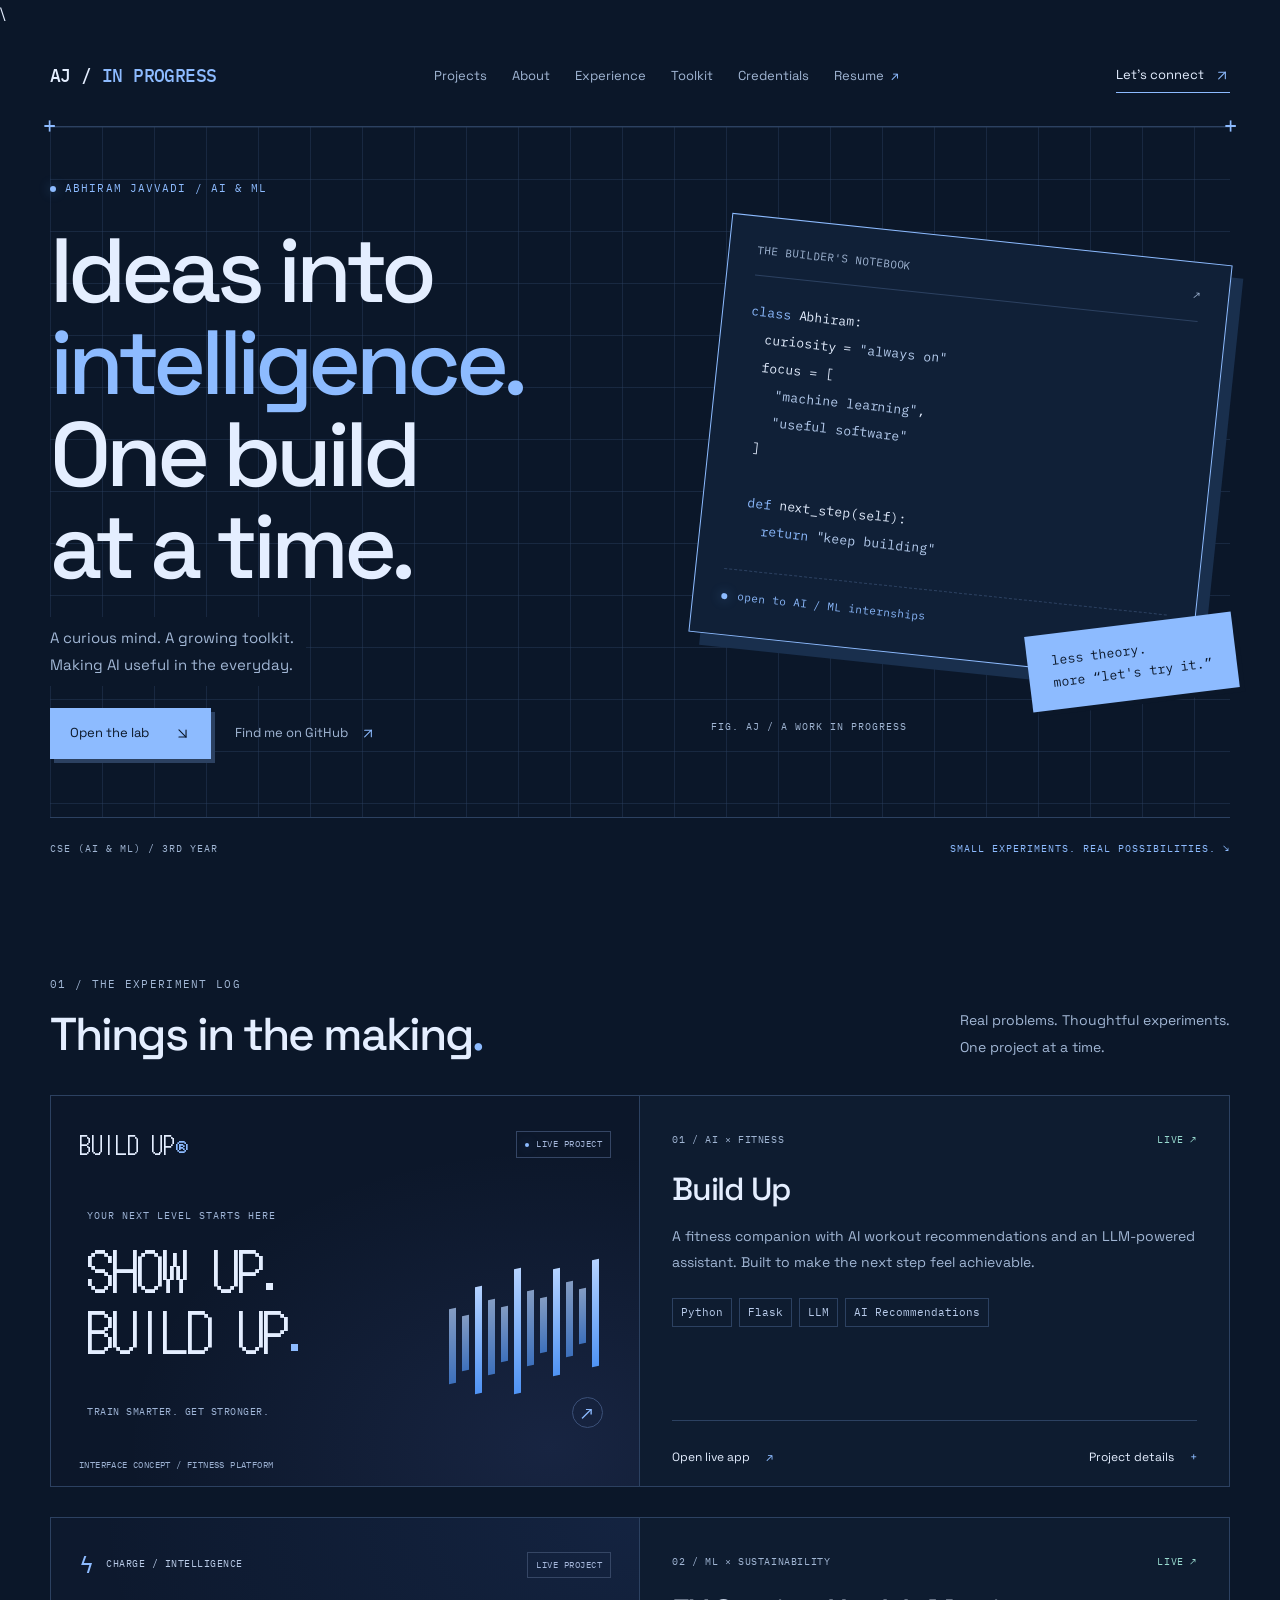
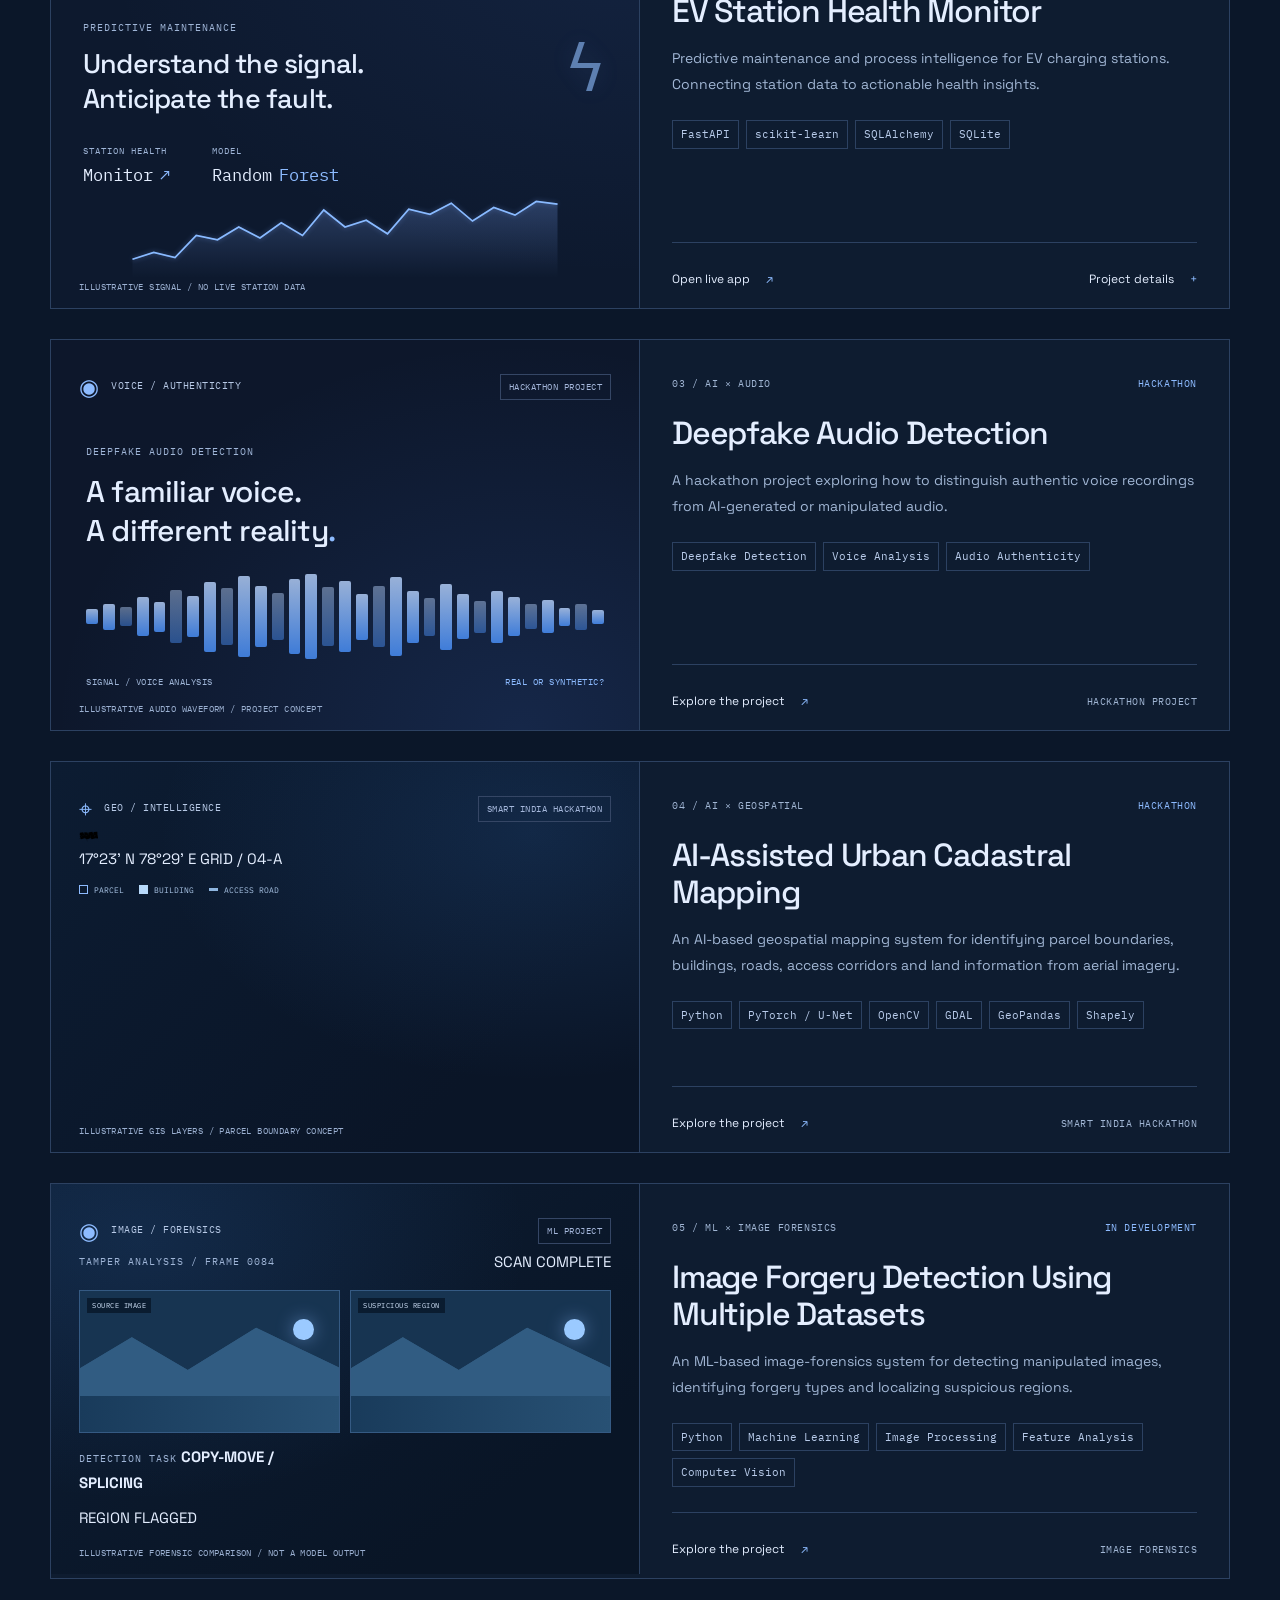
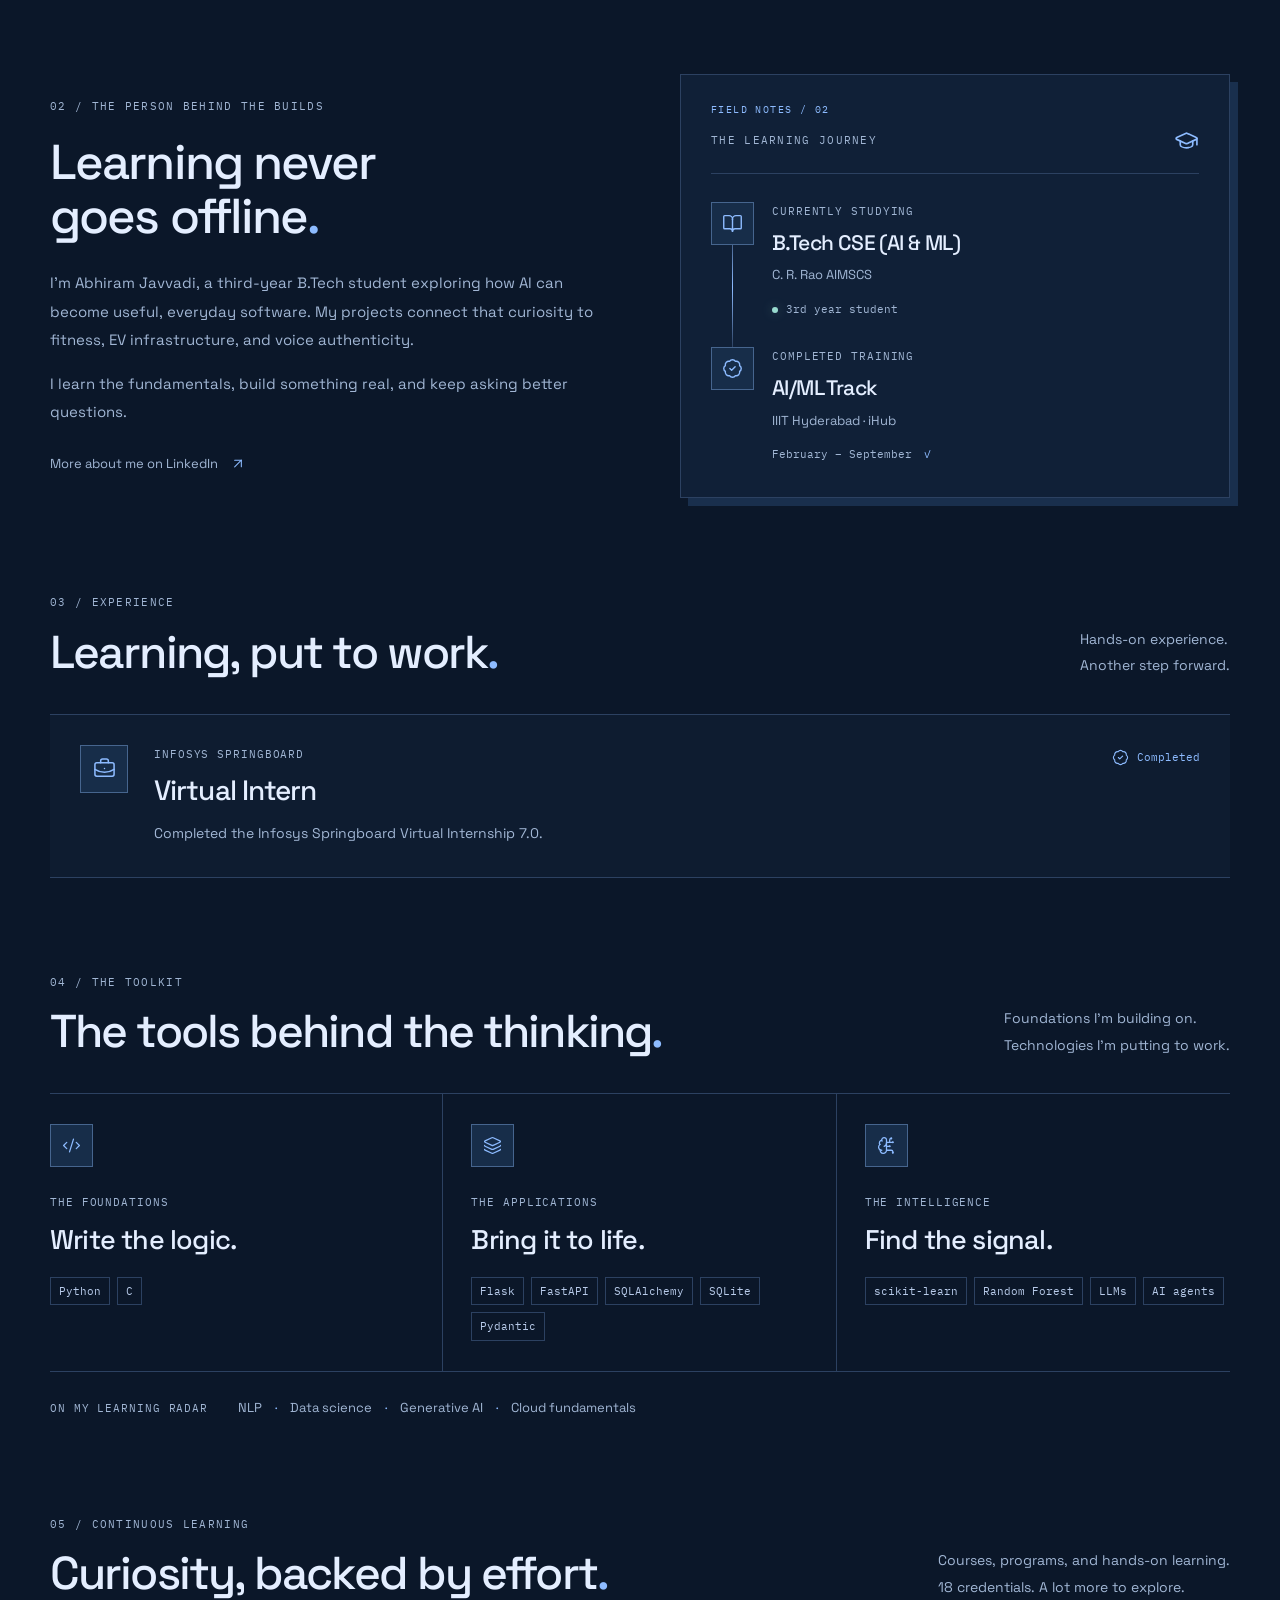
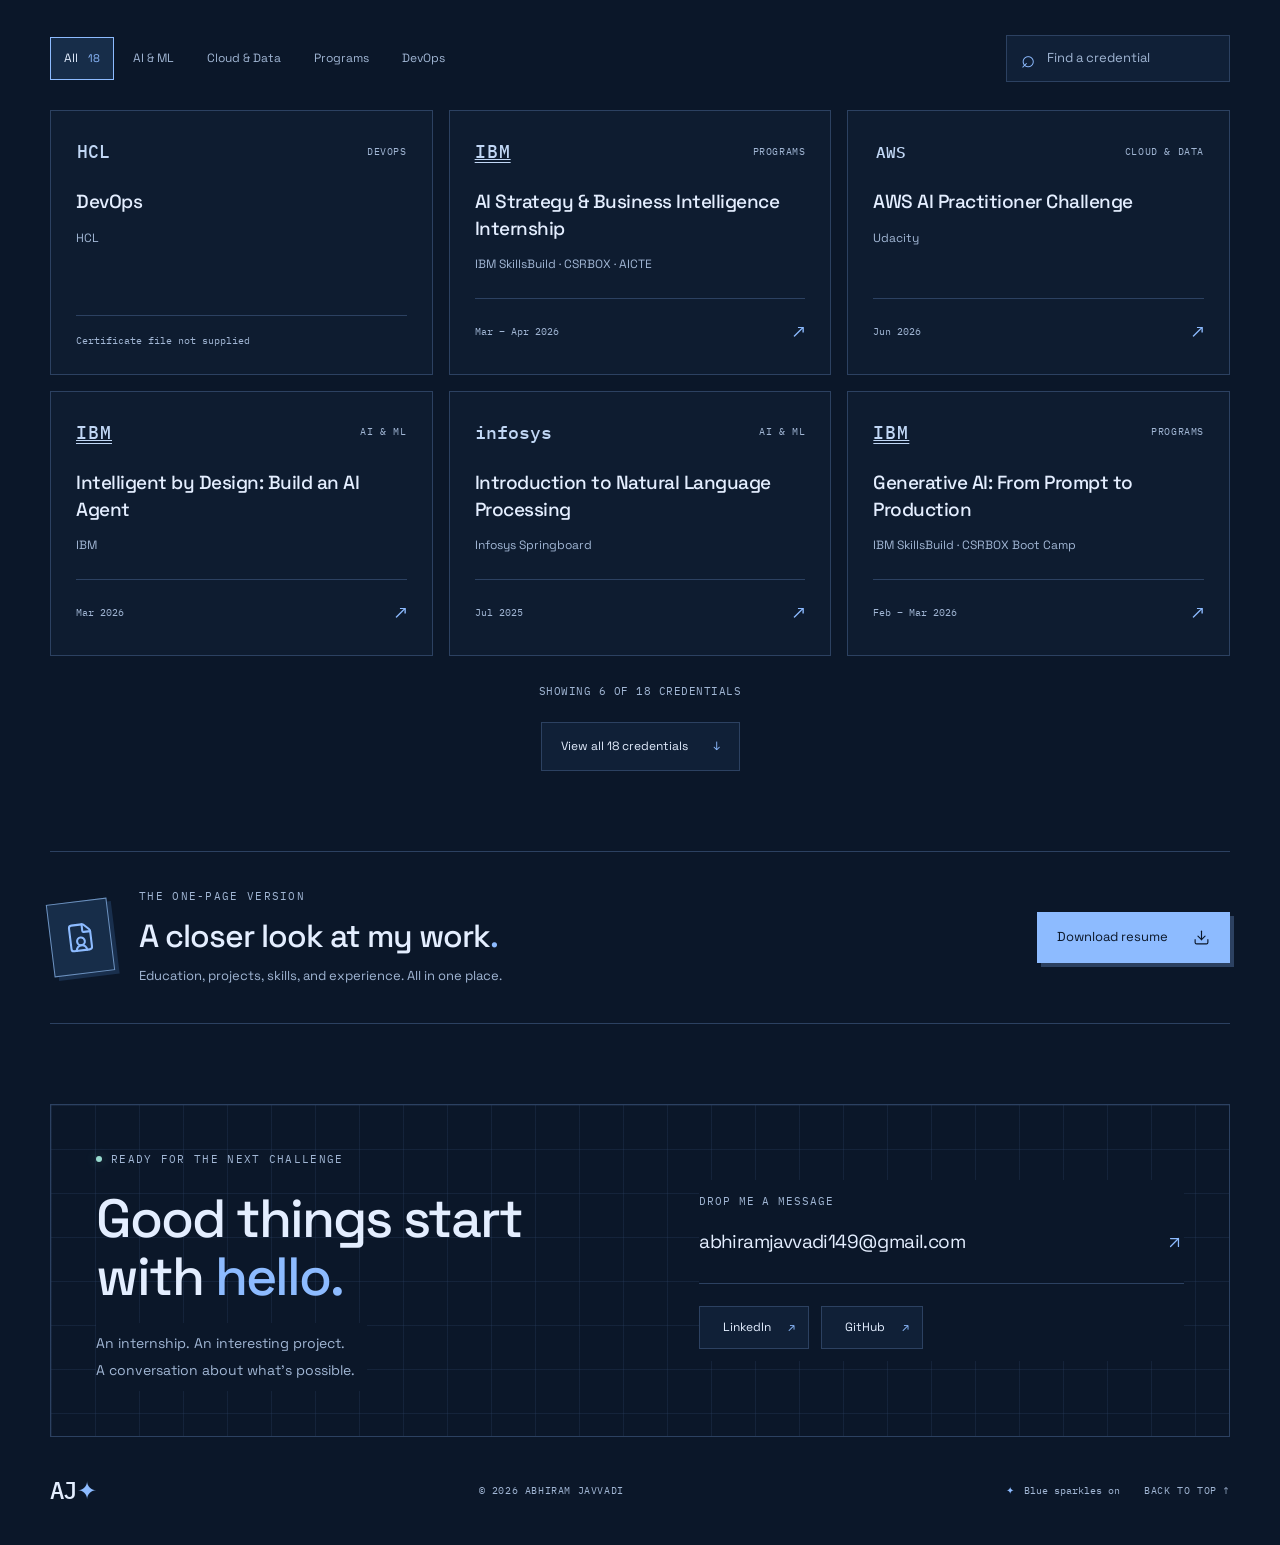
==== commit 17b50655: "Fix HTML closing tag and doctype declaration" ====
--- a/index.html
+++ b/index.html
@@ -1,4 +1,4 @@
-<!doctype html>
+\<!doctype html>
 <html lang="en">
 <head>
 <meta charset="utf-8">
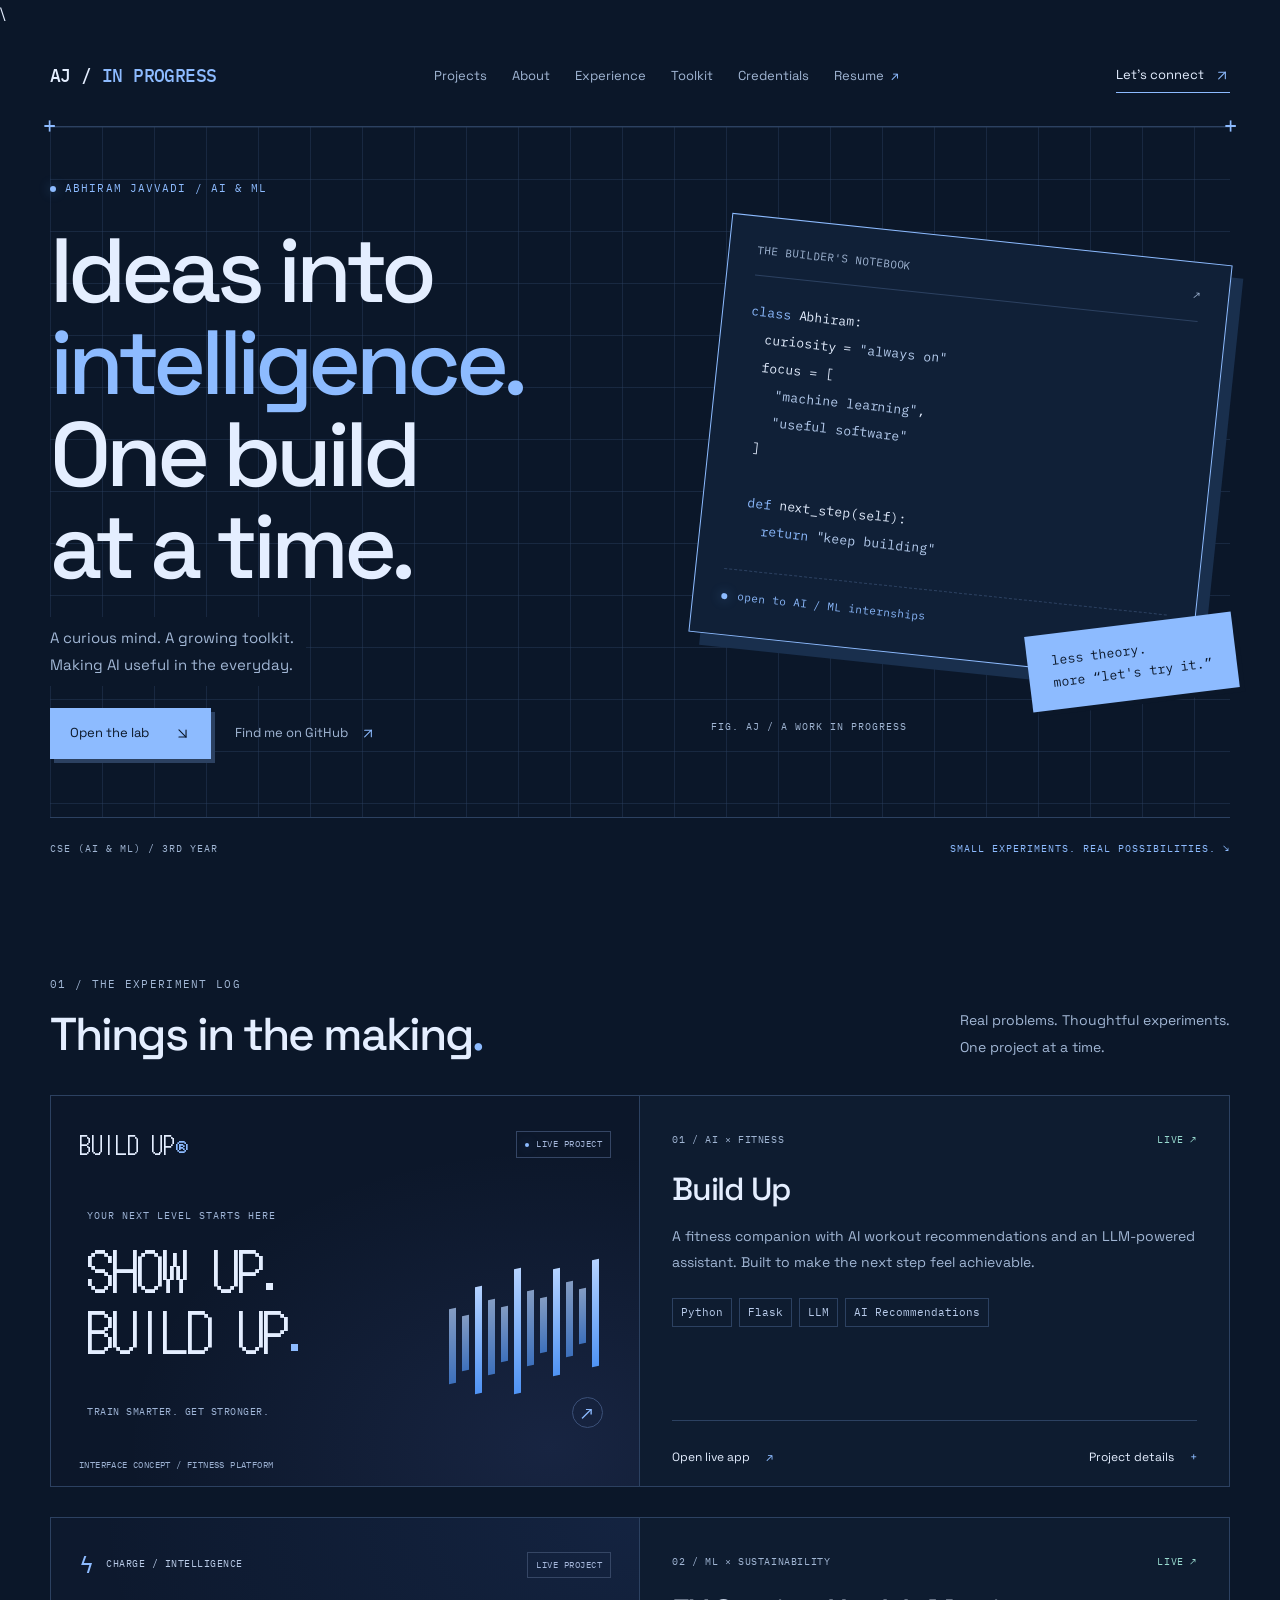
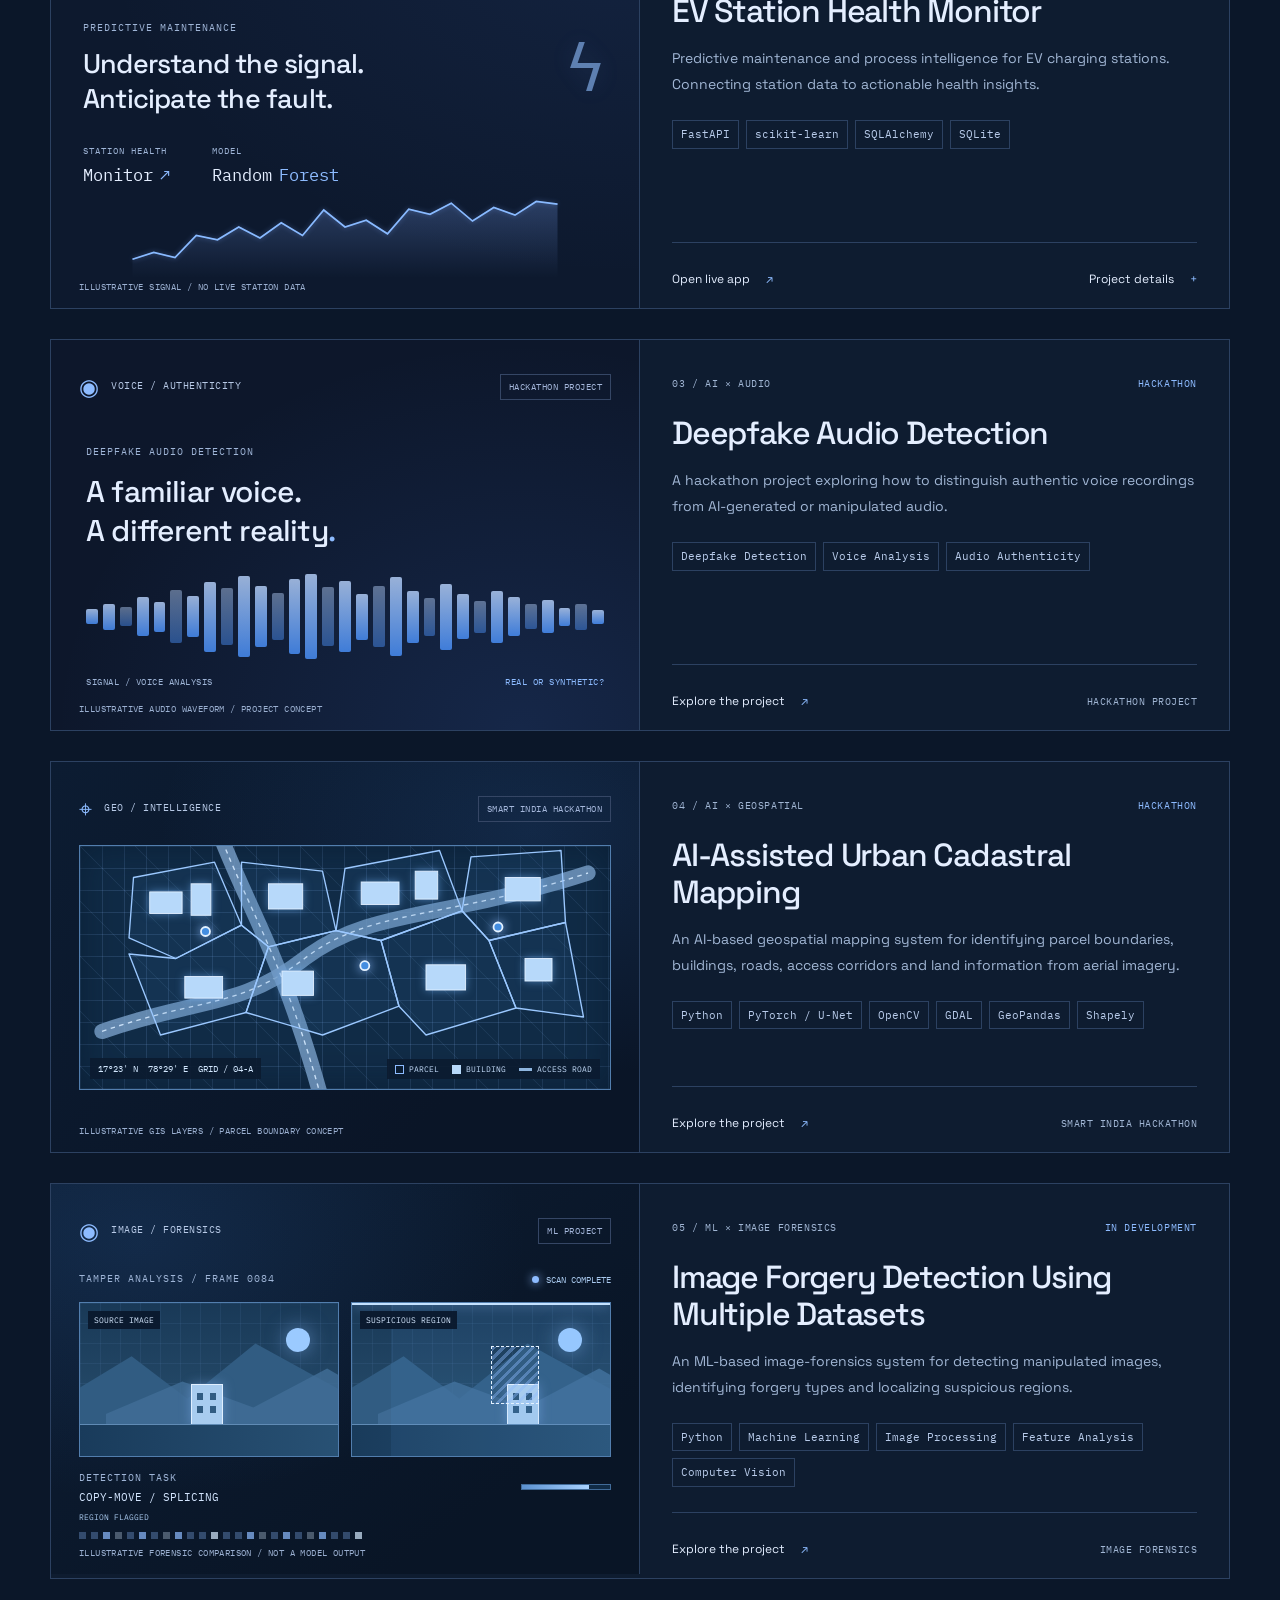
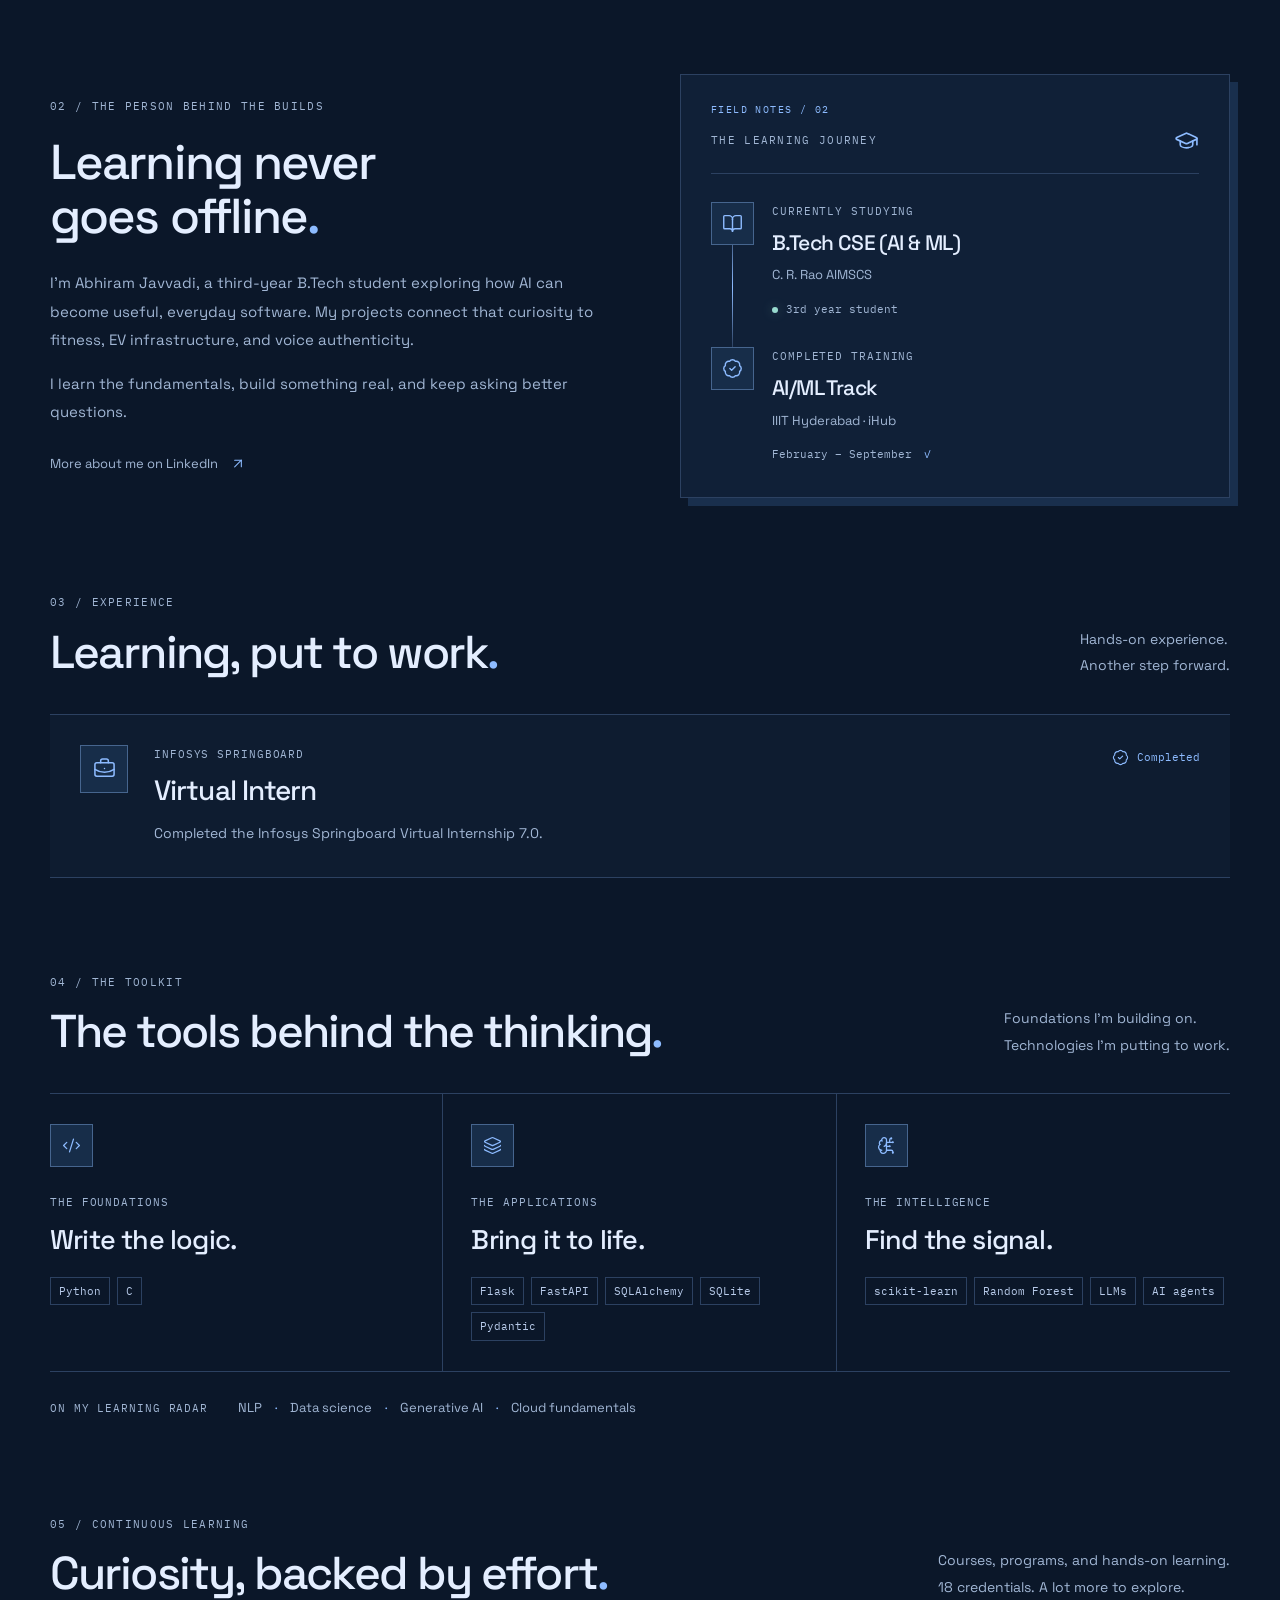
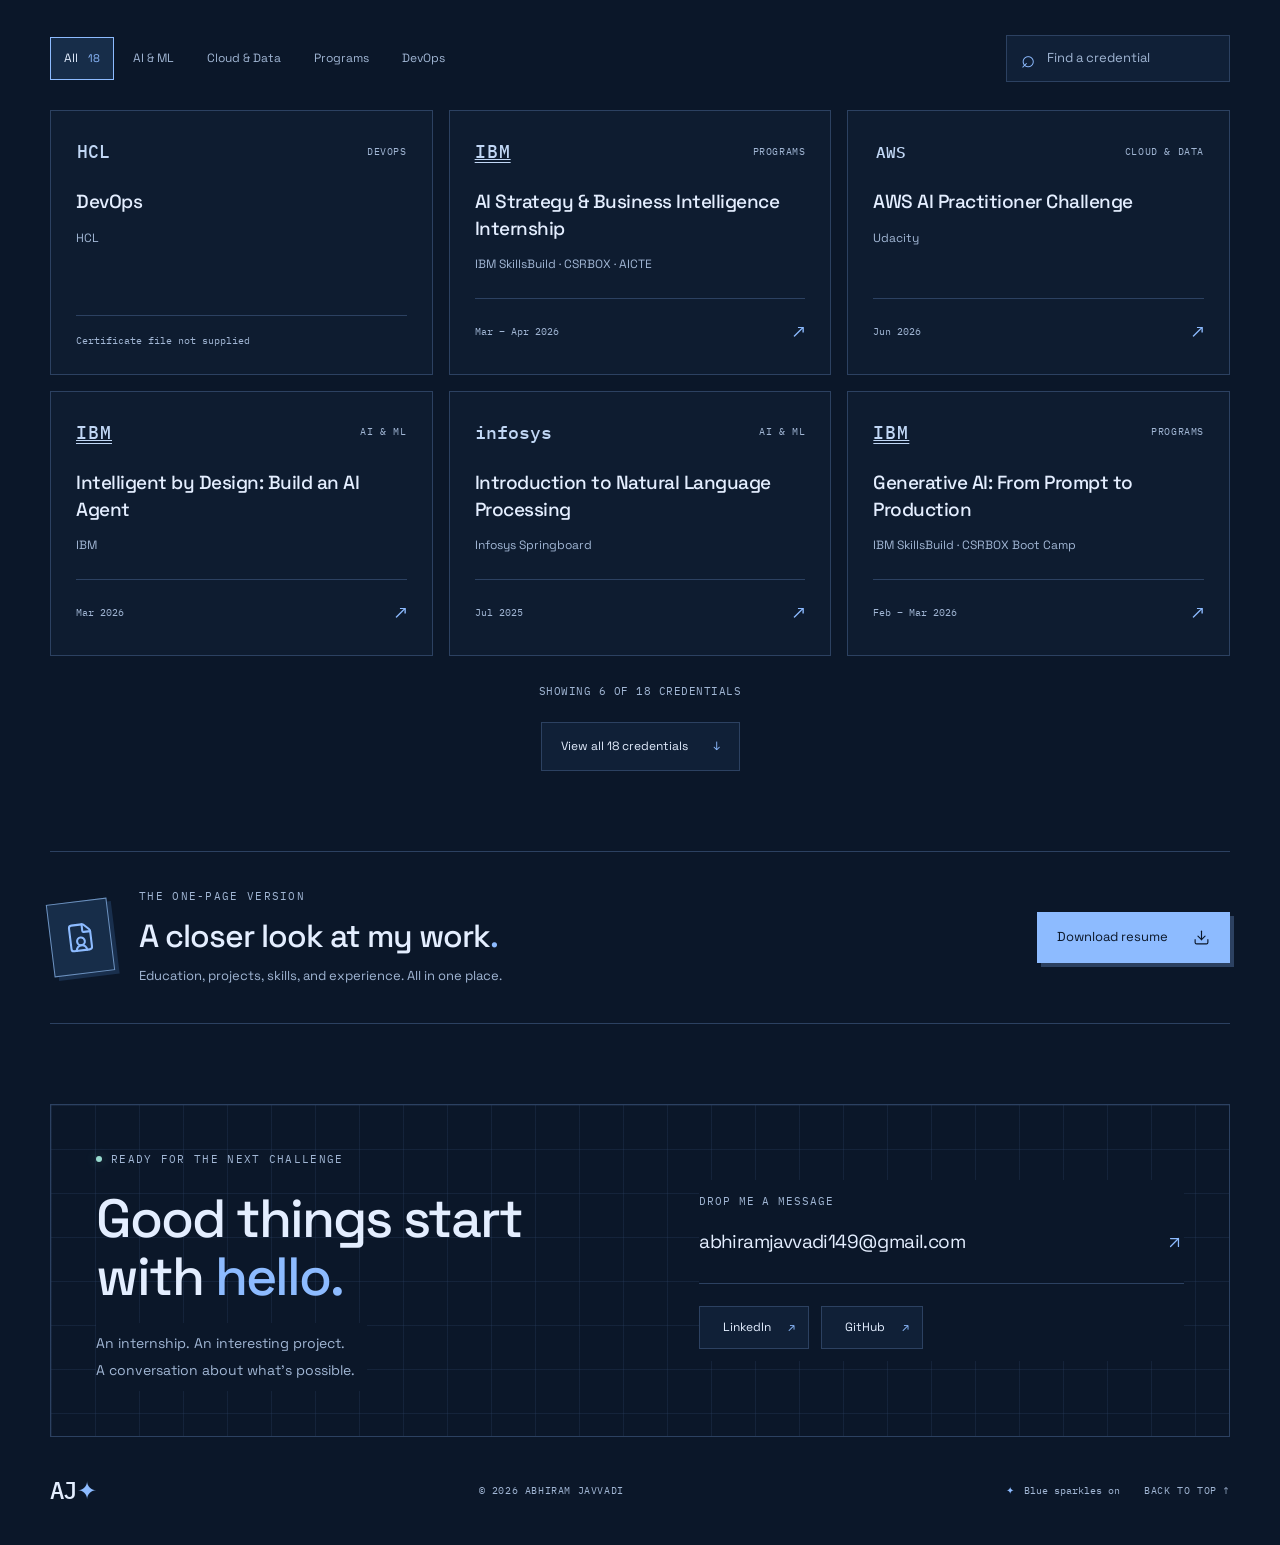
==== commit d5fbcf90: "Update stylesheet version in index.html" ====
--- a/index.html
+++ b/index.html
@@ -10,7 +10,7 @@
 <link rel="preconnect" href="https://fonts.googleapis.com">
 <link rel="preconnect" href="https://fonts.gstatic.com" crossorigin>
 <link href="https://fonts.googleapis.com/css2?family=Space+Grotesk:wght@400;500;600;700&family=IBM+Plex+Mono:wght@400;500&family=DotGothic16&display=swap" rel="stylesheet">
-<link rel="stylesheet" href="styles.css?v=blueprint-2">
+<link rel="stylesheet" href="styles.css?v=blueprint-3">
 <script src="assets/lucide.min.js" defer></script>
 <script src="app.js?v=blueprint-2" defer></script>
 </head>
--- a/styles.css
+++ b/styles.css
@@ -1,3 +1,4 @@
+
 :root {
   color-scheme: dark;
   --bg: #0b1729;
@@ -157,88 +158,394 @@
 .project-card.in-view .signal-chart path[stroke]:not(.signal-baseline) { animation-play-state: running; }
 body.motion-paused *, body.motion-paused *::before, body.motion-paused *::after { animation-play-state: paused !important; }
 
-/* PROJECT 04 — CADASTRAL MAP ILLUSTRATION */
+/* PROJECT 04 — GIS MAP: MATCHES THE UPLOADED HTML */
+
 .mapping-preview {
   background:
     radial-gradient(ellipse at 82% 18%, #397fd52b, transparent 55%),
     linear-gradient(135deg, #0c1c32, #0a1527 75%);
 }
-.blue-symbol { color: #8dbbff; font-size: 21px; margin-right: 5px; }
-.mapping-art { padding-top: 19px; }
-.mapping-toolbar { display:flex; justify-content:space-between; align-items:center; gap:10px; margin-bottom:10px; }
-.mapping-title,.mapping-coordinates { color:#a9c4e5; font:8px/1.5 var(--mono); letter-spacing:.7px; }
-.mapping-coordinates { color:#8dbbff; }
-.map-canvas {
-  height: 218px;
+
+.mapping-canvas {
   position: relative;
+  width: 100%;
+  height: 245px;
+  margin-top: 18px;
   overflow: hidden;
-  border: 1px solid #31577f;
+  border: 1px solid #527eae;
   background-color: #102b46;
   background-image:
-    linear-gradient(#5283b52b 1px, transparent 1px),
-    linear-gradient(90deg, #5283b52b 1px, transparent 1px);
+    linear-gradient(#8dbbff25 1px, transparent 1px),
+    linear-gradient(90deg, #8dbbff25 1px, transparent 1px);
   background-size: 22px 22px;
   box-shadow: inset 0 0 35px #07172b99;
 }
-.map-block { position:absolute; background:#1c4262; opacity:.65; border:1px solid #315d82; }
-.block-a { left:3%;top:5%;width:28%;height:35%; transform:rotate(-8deg); }
-.block-b { right:4%;top:8%;width:30%;height:31%; transform:rotate(7deg); }
-.block-c { left:37%;bottom:4%;width:25%;height:35%; transform:rotate(-5deg); }
-.map-road { position:absolute; z-index:3; background:#8eb5df; opacity:.78; box-shadow:0 0 0 4px #294d72,0 0 12px #7caee455; }
-.road-one { width:125%;height:10px;left:-12%;top:53%;transform:rotate(-15deg); }
-.road-two { width:10px;height:145%;left:49%;top:-22%;transform:rotate(19deg); }
-.road-three { width:85%;height:5px;left:24%;top:22%;transform:rotate(28deg);opacity:.45; }
-.map-parcel { position:absolute;z-index:2;display:grid;place-items:center;border:1px solid #9bc8ff;background:#3678b51c;color:#c5ddfb;font:8px var(--mono);letter-spacing:.4px;text-shadow:0 1px 4px #07172b; }
-.parcel-one { left:5%;top:8%;width:24%;height:34%;transform:rotate(-8deg); }
-.parcel-two { left:29%;top:7%;width:18%;height:34%;transform:rotate(5deg); }
-.parcel-three { right:5%;top:7%;width:28%;height:34%;transform:rotate(-4deg); }
-.parcel-four { left:8%;bottom:7%;width:31%;height:31%;transform:rotate(3deg); }
-.parcel-five { right:8%;bottom:6%;width:34%;height:32%;transform:rotate(-5deg); }
-.map-building { position:absolute;z-index:4;background:#b7d9fa;border:1px solid #e0efff;box-shadow:0 0 12px #75b5ff88; }
-.building-one { width:22px;height:16px;left:16%;top:20%; }
-.building-two { width:27px;height:17px;right:17%;top:20%; }
-.building-three { width:17px;height:22px;right:29%;bottom:13%; }
-.building-four { width:20px;height:14px;left:25%;bottom:17%; }
-.map-pin { position:absolute;z-index:5;left:56%;top:42%;width:12px;height:12px;border:2px solid #e4f2ff;border-radius:50%;background:#438de0;box-shadow:0 0 0 6px #68aaff35,0 0 17px #8dbbff; }
-.map-scale { position:absolute;z-index:6;right:9px;top:8px;color:#d3e8ff;background:#0b1b30d9;padding:4px 6px;font:9px var(--mono); }
-.map-legend { display:flex;align-items:center;flex-wrap:wrap;gap:7px 15px;margin-top:11px;color:#a9c4e5;font:8px/1.6 var(--mono); }
-.map-legend span { display:flex;align-items:center;gap:6px; }
-.map-legend i { display:inline-block;width:9px;height:9px; }
-.legend-parcel { border:1px solid #8dbbff; }
-.legend-road { height:3px!important;background:#8eb5df; }
-.legend-building { background:#b7d9fa; }
-.map-legend-note { margin-left:auto;color:#8dbbff; }
-
-/* PROJECT 05 — IMAGE FORENSICS ILLUSTRATION */
+
+.mapping-grid {
+  position: absolute;
+  inset: 0;
+  pointer-events: none;
+  background:
+    linear-gradient(45deg, transparent 49%, #8dbbff18 50%, transparent 51%);
+  background-size: 55px 55px;
+}
+
+.parcel-map {
+  position: absolute;
+  inset: 0;
+  display: block;
+  width: 100%;
+  height: 100%;
+}
+
+.parcel-map .map-road {
+  fill: none;
+  stroke: #789fc8;
+  stroke-width: 17;
+  stroke-linecap: round;
+  opacity: .8;
+}
+
+.parcel-map .map-road-edge {
+  fill: none;
+  stroke: #d5eaff;
+  stroke-width: 1.5;
+  stroke-dasharray: 5 5;
+  opacity: .9;
+}
+
+.parcel-map .parcel-lines {
+  fill: #3678b51c;
+  stroke: #9bc8ff;
+  stroke-width: 1.5;
+  stroke-linejoin: round;
+}
+
+.parcel-map .map-buildings {
+  fill: #b7d9fa;
+  stroke: #e0efff;
+  stroke-width: 1;
+  filter: drop-shadow(0 0 5px #75b5ff88);
+}
+
+.parcel-map .map-pins {
+  fill: #438de0;
+  stroke: #e4f2ff;
+  stroke-width: 2;
+  filter: drop-shadow(0 0 6px #8dbbff);
+}
+
+.mapping-canvas .map-coordinates {
+  position: absolute;
+  z-index: 5;
+  left: 10px;
+  bottom: 10px;
+  display: flex;
+  gap: 10px;
+  padding: 5px 8px;
+  color: #d3e8ff;
+  background: #0b1b30e8;
+  font: 9px var(--mono);
+}
+
+.mapping-canvas .map-legend {
+  position: absolute;
+  z-index: 5;
+  right: 10px;
+  bottom: 10px;
+  display: flex;
+  flex-wrap: wrap;
+  gap: 7px 13px;
+  padding: 5px 8px;
+  margin: 0;
+  color: #c5ddfb;
+  background: #0b1b30e8;
+  font: 8px var(--mono);
+}
+
+.mapping-canvas .map-legend span {
+  display: flex;
+  align-items: center;
+  gap: 5px;
+}
+
+.mapping-canvas .legend-parcel {
+  width: 9px;
+  height: 9px;
+  border: 1px solid #8dbbff;
+}
+
+.mapping-canvas .legend-building {
+  width: 9px;
+  height: 9px;
+  background: #b7d9fa;
+}
+
+.mapping-canvas .legend-road {
+  width: 13px;
+  height: 3px;
+  background: #8eb5df;
+}
+
+/* PROJECT 05 — IMAGE FORENSICS: MATCHES THE UPLOADED HTML */
+
 .forgery-preview {
   background:
     radial-gradient(ellipse at 15% 15%, #397fd526, transparent 55%),
     linear-gradient(145deg, #0d1d33, #091526 78%);
 }
-.forgery-art { padding-top:15px; }
-.forgery-heading { display:flex;align-items:center;justify-content:space-between;gap:12px; }
-.forgery-heading h3 { font-size:29px;line-height:1.12;letter-spacing:-1px;margin-top:7px; }
-.forgery-scan-icon { width:42px;height:42px;display:grid;grid-template-columns:repeat(2,1fr);gap:4px;padding:7px;border:1px solid #416b99;transform:rotate(45deg); }
-.forgery-scan-icon span { background:#8dbbff;opacity:.65; }
-.forgery-scan-icon span:nth-child(2),.forgery-scan-icon span:nth-child(3) { opacity:.2; }
-.forgery-comparison { display:grid;grid-template-columns:1fr 1fr;gap:10px;margin-top:14px; }
-.forgery-image { position:relative;height:143px;overflow:hidden;border:1px solid #355a83;background:#173451; }
-.image-label { position:absolute;z-index:7;top:7px;left:7px;padding:3px 5px;color:#d6e8ff;background:#09182bd9;font:7px var(--mono);letter-spacing:.5px; }
-.scene-sun { position:absolute;top:28px;right:25px;width:21px;height:21px;border-radius:50%;background:#9bcaff;box-shadow:0 0 18px #8dbbff77; }
-.scene-hill { position:absolute;left:-10%;bottom:32px;width:120%;height:78px;background:#315c82;clip-path:polygon(0 80%,25% 20%,43% 62%,65% 8%,100% 75%,100% 100%,0 100%); }
-.scene-ground { position:absolute;left:0;right:0;bottom:0;height:36px;background:linear-gradient(90deg,#193b5b,#285174); }
-.scene-subject { position:absolute;z-index:3;width:25px;height:39px;left:43%;bottom:22px;border-radius:12px 12px 3px 3px;background:#9bc4ec;box-shadow:0 0 12px #8dbbff44; }
-.altered-image .scene-subject { left:58%; }
-.detection-box { position:absolute;z-index:5;left:51%;top:49px;width:45px;height:59px;border:1px dashed #c4e2ff;box-shadow:0 0 0 100px #5ca4f014; }
-.detection-mask { position:absolute;z-index:4;left:52%;top:51px;width:41px;height:55px;background:repeating-linear-gradient(135deg,#8dbbff66 0 3px,transparent 3px 6px);mix-blend-mode:screen; }
-.tamper-tag { position:absolute;z-index:8;right:7px;bottom:7px;padding:3px 5px;color:#d9ebff;background:#214a72;border:1px solid #80b7f5;font:7px var(--mono);letter-spacing:.5px; }
-.forgery-analysis { display:grid;grid-template-columns:1fr 1fr;gap:9px;align-items:center;margin-top:11px; }
-.analysis-item { display:grid;gap:3px; }
-.analysis-item span { color:#9fb5d7;font:8px var(--mono);letter-spacing:.5px; }
-.analysis-item strong { color:#d4e6ff;font:10px var(--mono); }
-.analysis-status { grid-column:1/-1;display:flex;align-items:center;gap:8px;border-top:1px solid #294765;padding-top:8px;color:#a9c9ee;font:8px var(--mono);letter-spacing:.6px; }
+
+.forgery-workspace {
+  position: relative;
+  padding-top: 22px;
+}
+
+.forgery-heading {
+  display: flex;
+  align-items: center;
+  justify-content: space-between;
+  gap: 12px;
+  margin-bottom: 15px;
+}
+
+.forgery-status {
+  display: flex;
+  align-items: center;
+  gap: 7px;
+  color: #a9c9ee;
+  font: 9px var(--mono);
+  white-space: nowrap;
+}
+
+.forgery-status i {
+  width: 7px;
+  height: 7px;
+  border-radius: 50%;
+  background: #8dbbff;
+  box-shadow: 0 0 10px #8dbbff;
+}
+
+.forgery-comparison {
+  display: grid;
+  grid-template-columns: 1fr 1fr;
+  gap: 12px;
+  margin-top: 0;
+}
+
+.forgery-image {
+  position: relative;
+  height: 155px;
+  min-width: 0;
+  overflow: hidden;
+  border: 1px solid #527eae;
+  background: #173451;
+}
+
+.image-scene {
+  position: absolute;
+  inset: 0;
+  overflow: hidden;
+  background: linear-gradient(
+    to bottom,
+    #193957 0%,
+    #244968 65%,
+    #315c82 100%
+  );
+}
+
+.image-scene::before {
+  content: "";
+  position: absolute;
+  inset: 0;
+  background-image:
+    linear-gradient(#8dbbff12 1px, transparent 1px),
+    linear-gradient(90deg, #8dbbff12 1px, transparent 1px);
+  background-size: 20px 20px;
+}
+
+.scene-sun {
+  position: absolute;
+  z-index: 2;
+  top: 25px;
+  right: 28px;
+  width: 24px;
+  height: 24px;
+  border-radius: 50%;
+  background: #9bcaff;
+  box-shadow: 0 0 20px #8dbbff88;
+}
+
+.scene-hill {
+  position: absolute;
+  z-index: 2;
+  left: -10%;
+  bottom: 32px;
+  width: 120%;
+  height: 85px;
+  background: #315c82;
+  clip-path: polygon(
+    0 75%, 25% 20%, 43% 70%,
+    65% 5%, 100% 75%, 100% 100%, 0 100%
+  );
+}
+
+.scene-hill.hill-two {
+  z-index: 3;
+  left: 10%;
+  bottom: 26px;
+  width: 110%;
+  height: 65px;
+  opacity: .8;
+  background: #426f98;
+  clip-path: polygon(
+    0 75%, 27% 25%, 52% 65%,
+    78% 5%, 100% 60%, 100% 100%, 0 100%
+  );
+}
+
+.scene-building {
+  position: absolute;
+  z-index: 4;
+  left: 43%;
+  bottom: 30px;
+  width: 32px;
+  height: 42px;
+  background: #a8ccef;
+  border: 1px solid #e0efff;
+  box-shadow: 0 0 12px #8dbbff66;
+}
+
+.scene-building::before {
+  content: "";
+  position: absolute;
+  left: 5px;
+  top: 8px;
+  width: 6px;
+  height: 7px;
+  background: #315c82;
+  box-shadow:
+    13px 0 #315c82,
+    0 13px #315c82,
+    13px 13px #315c82;
+}
+
+.scene-ground {
+  position: absolute;
+  z-index: 5;
+  left: 0;
+  right: 0;
+  bottom: 0;
+  height: 32px;
+  background: linear-gradient(90deg, #193b5b, #285174);
+  border-top: 1px solid #608bb5;
+}
+
+.altered-image .scene-building {
+  left: 60%;
+}
+
+.tamper-region {
+  position: absolute;
+  z-index: 7;
+  left: 54%;
+  top: 43px;
+  width: 48px;
+  height: 58px;
+  border: 1px dashed #e4f2ff;
+  background: repeating-linear-gradient(
+    135deg,
+    #8dbbff66 0 3px,
+    transparent 3px 7px
+  );
+  box-shadow: 0 0 0 100px #5ca4f014;
+}
+
+.scan-line {
+  position: absolute;
+  z-index: 8;
+  left: 0;
+  right: 0;
+  top: 0;
+  height: 2px;
+  background: #c5e2ff;
+  box-shadow: 0 0 12px #8dbbff;
+  animation: forensic-scan 3s ease-in-out infinite;
+}
+
+@keyframes forensic-scan {
+  0%, 100% { transform: translateY(0); }
+  50% { transform: translateY(145px); }
+}
+
+.image-label {
+  position: absolute;
+  z-index: 10;
+  top: 8px;
+  left: 8px;
+  padding: 4px 6px;
+  color: #d6e8ff;
+  background: #09182be8;
+  font: 8px var(--mono);
+}
+
+.forgery-analysis {
+  display: grid;
+  grid-template-columns: 1fr auto;
+  align-items: center;
+  gap: 8px;
+  margin-top: 13px;
+}
+
+.forgery-analysis > div:first-child {
+  display: grid;
+  gap: 4px;
+}
+
+.forgery-analysis strong {
+  color: #d4e6ff;
+  font: 11px var(--mono);
+}
+
+.analysis-meter {
+  width: 90px;
+  height: 6px;
+  overflow: hidden;
+  background: #102b46;
+  border: 1px solid #416b99;
+}
+
+.analysis-meter span {
+  display: block;
+  width: 76%;
+  height: 100%;
+  background: linear-gradient(90deg, #5b91d0, #a9d2ff);
+}
+
+.analysis-value {
+  grid-column: 1 / -1;
+  color: #a9c9ee;
+  font: 8px var(--mono);
+}
+
+.forgery-pixels {
+  display: flex;
+  gap: 5px;
+  margin-top: 10px;
+  opacity: .7;
+}
+
+.forgery-pixels i {
+  width: 7px;
+  height: 7px;
+  background: #8dbbff;
+  opacity: .45;
+}
+
+.forgery-pixels i:nth-child(3n) { opacity: 1; }
+.forgery-pixels i:nth-child(4n) { background: #d5eaff; }
 
 /* About and education */
+
 .about-section { display: grid; grid-template-columns: 1fr 1fr; gap: 80px; align-items: center; }
 .about-copy h2 { font-size: 49px; line-height: 1.1; margin-top: 21px; }
 .about-copy > p { color: var(--muted); font-size: 15px; line-height: 1.9; margin-top: 25px; }
@@ -275,6 +582,7 @@
 .learning-radar p > span { color: var(--blue); margin-inline: 10px; }
 
 /* Credentials */
+
 .credential-controls { display: flex; gap: 22px; align-items: center; justify-content: space-between; margin-bottom: 28px; }
 .filter-tabs { display: flex; gap: 5px; flex-wrap: wrap; }
 .filter-tabs button { padding: 10px 13px; background: transparent; color: var(--muted); border: 1px solid transparent; font-size: 12px; transition: color .2s,background .2s; }
@@ -404,8 +712,7 @@
   .search-box input { width: 140px; }
   .contact-panel { gap: 40px; padding: 35px; }
   .email-link > span:last-child { font-size: 17px; }
-  .mapping-heading h3, .forgery-heading h3 { font-size: 27px; }
-  .map-legend { gap: 7px 10px; font-size: 7px; }
+  .forgery-image { height: 132px; }
 }
 
 @media(max-width:850px) {
@@ -445,10 +752,8 @@
   .audio-content h3 { font-size: 28px; }
   .audio-wave { height: 65px; }
   .audio-caption { margin-top: 12px; }
-  .mapping-screen { padding: 23px 10px 0; }
-  .map-canvas { height: 145px; }
-  .forgery-screen { padding: 23px 10px 0; }
-  .forgery-image { height: 120px; }
+  .mapping-canvas { height: 220px; }
+  .forgery-image { height: 145px; }
   .about-section { gap: 35px; grid-template-columns: 1fr; }
   .about-copy > p { max-width: 65ch; }
   .education-panel { padding: 30px; }
@@ -526,15 +831,27 @@
   .audio-content h3 { font-size: 25px; }
   .audio-wave { height: 65px; margin-top: 24px; gap: 4px; }
   .audio-caption { font-size: 8px; gap: 8px; }
-  .mapping-screen { padding: 24px 0 0; }
-  .mapping-heading h3, .forgery-heading h3 { font-size: 25px; }
-  .map-canvas { height: 133px; margin-top: 17px; }
-  .map-legend { font-size: 7px; gap: 6px 9px; }
-  .forgery-screen { padding: 23px 0 0; }
-  .forgery-comparison { gap: 6px; margin-top: 16px; }
-  .forgery-image { height: 112px; }
-  .forgery-analysis { margin-top: 10px; }
-  .analysis-item strong { font-size: 10px; }
+
+  .mapping-canvas { height: 205px; }
+  .mapping-canvas .map-coordinates {
+    left: 5px;
+    bottom: 5px;
+    gap: 5px;
+    font-size: 7px;
+  }
+  .mapping-canvas .map-legend {
+    left: 5px;
+    right: 5px;
+    bottom: 32px;
+    justify-content: flex-start;
+    font-size: 7px;
+  }
+  .forgery-workspace { padding-top: 16px; }
+  .forgery-comparison { gap: 7px; }
+  .forgery-image { height: 125px; }
+  .forgery-status { font-size: 7px; }
+  .analysis-meter { width: 65px; }
+
   .project-info { padding: 25px 22px 0; }
   .project-meta { font-size: 9px; gap: 9px; }
   .project-info > h3 { font-size: 28px; letter-spacing: -.9px; margin-top: 18px; }
@@ -615,8 +932,6 @@
   .telemetry { gap: 21px; }
   .audio-content h3 { font-size: 23px; }
   .audio-caption { font-size: 7px; }
-  .mapping-heading h3, .forgery-heading h3 { font-size: 22px; }
-  .map-legend { font-size: 6px; }
   .project-info { padding-inline: 19px; }
   .education-panel { padding-inline: 17px; }
   .education-row h3 { font-size: 18px; }
@@ -634,6 +949,7 @@
 }
 
 /* Experience */
+
 .experience-entry { display: grid; grid-template-columns: auto 1fr auto; gap: 26px; align-items: start; padding: 30px; border-block: 1px solid var(--line); background: #0e1c30; }
 .experience-icon { width: 48px; height: 48px; display: grid; place-items: center; background: #172d49; border: 1px solid #46658e; color: var(--blue); }
 .experience-icon svg { width: 23px; height: 23px; }
@@ -650,23 +966,3 @@
   .experience-copy p { font-size: 13px; }
   .experience-state { grid-column: 2; font-size: 11px; }
 }
-
-/* Project 04/05 illustration sizing */
-@media (max-width: 1100px) {
-  .map-canvas { height: 205px; }
-  .map-legend { gap: 6px 10px; font-size: 7px; }
-  .forgery-image { height: 132px; }
-}
-@media (max-width: 850px) {
-  .mapping-art { padding-top: 16px; }
-  .map-canvas { height: 185px; }
-  .mapping-title,.mapping-coordinates { font-size: 7px; }
-  .map-legend-note { margin-left: 0; }
-  .forgery-heading h3 { font-size: 25px; }
-  .forgery-image { height: 122px; }
-}
-@media (max-width: 600px) {
-  .map-canvas { height: 190px; }
-  .forgery-image { height: 118px; }
-  .forgery-scan-icon { width: 34px; height: 34px; }
-}
